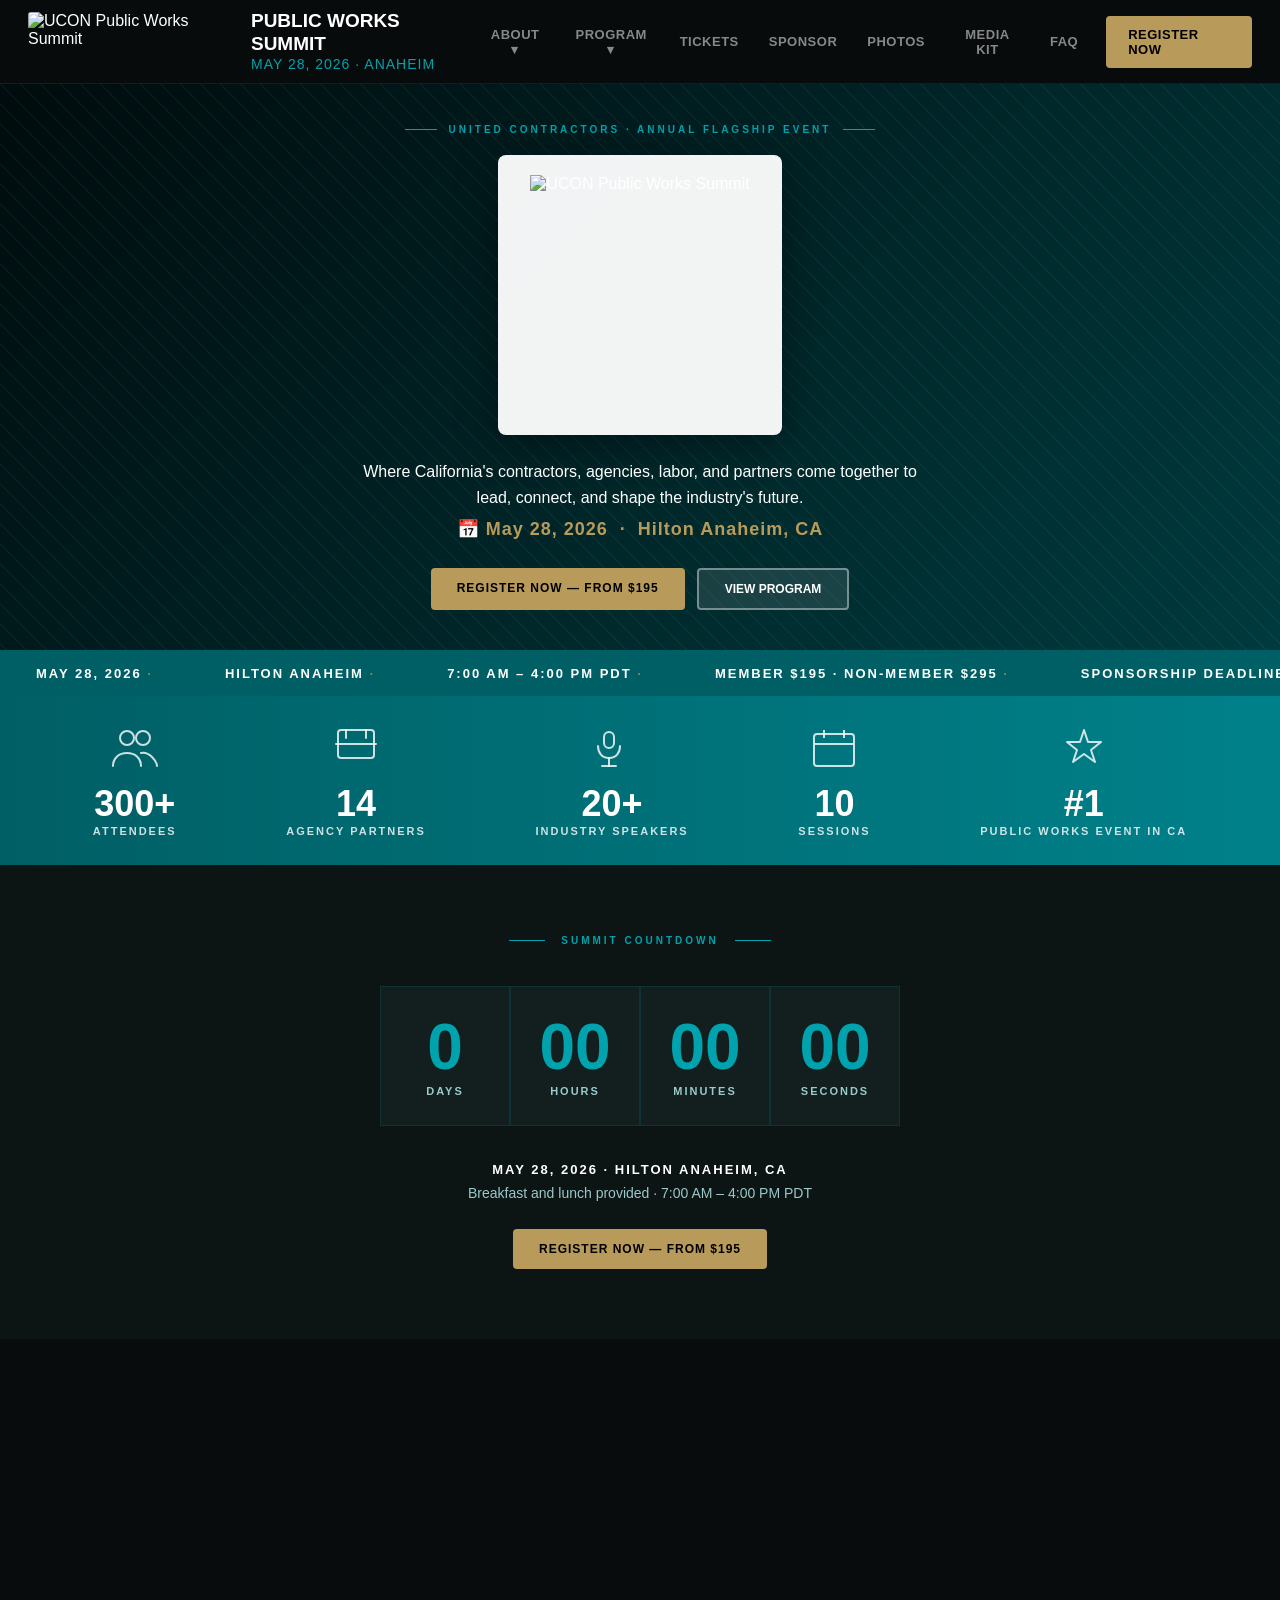
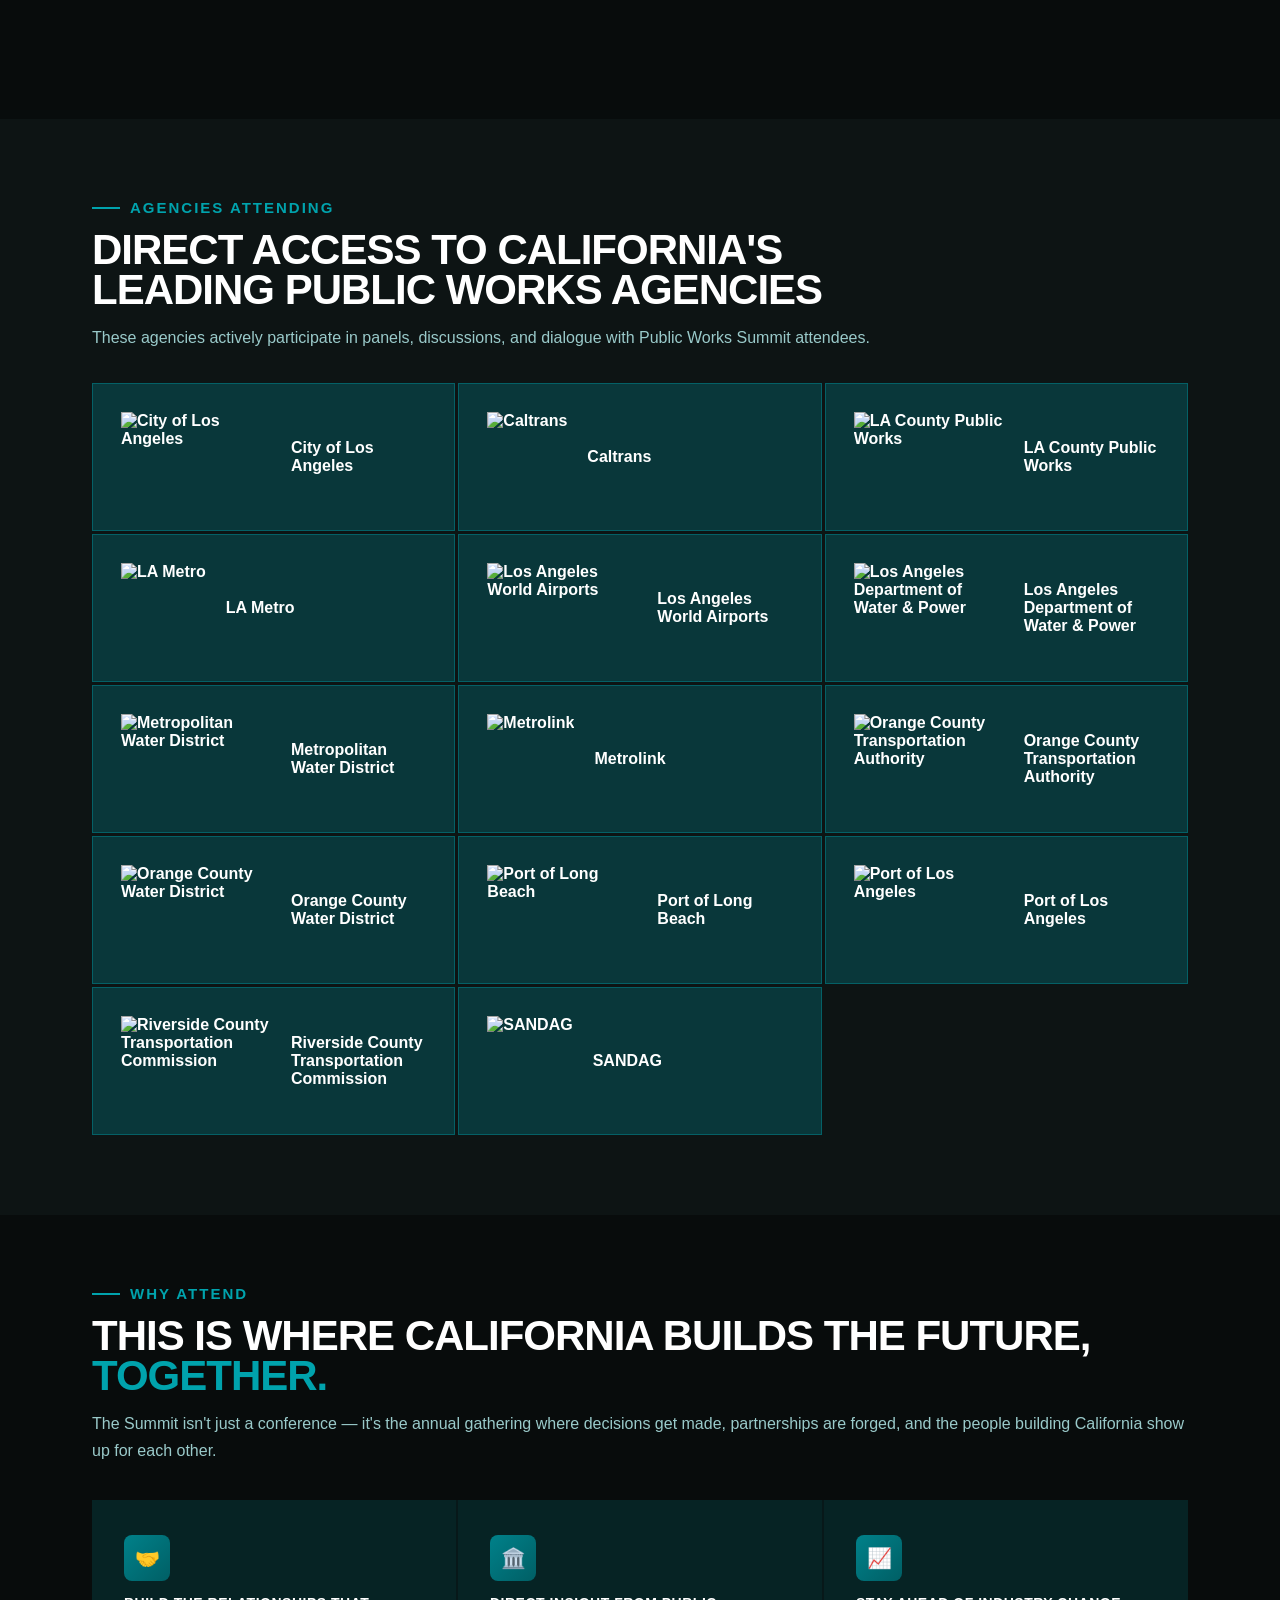
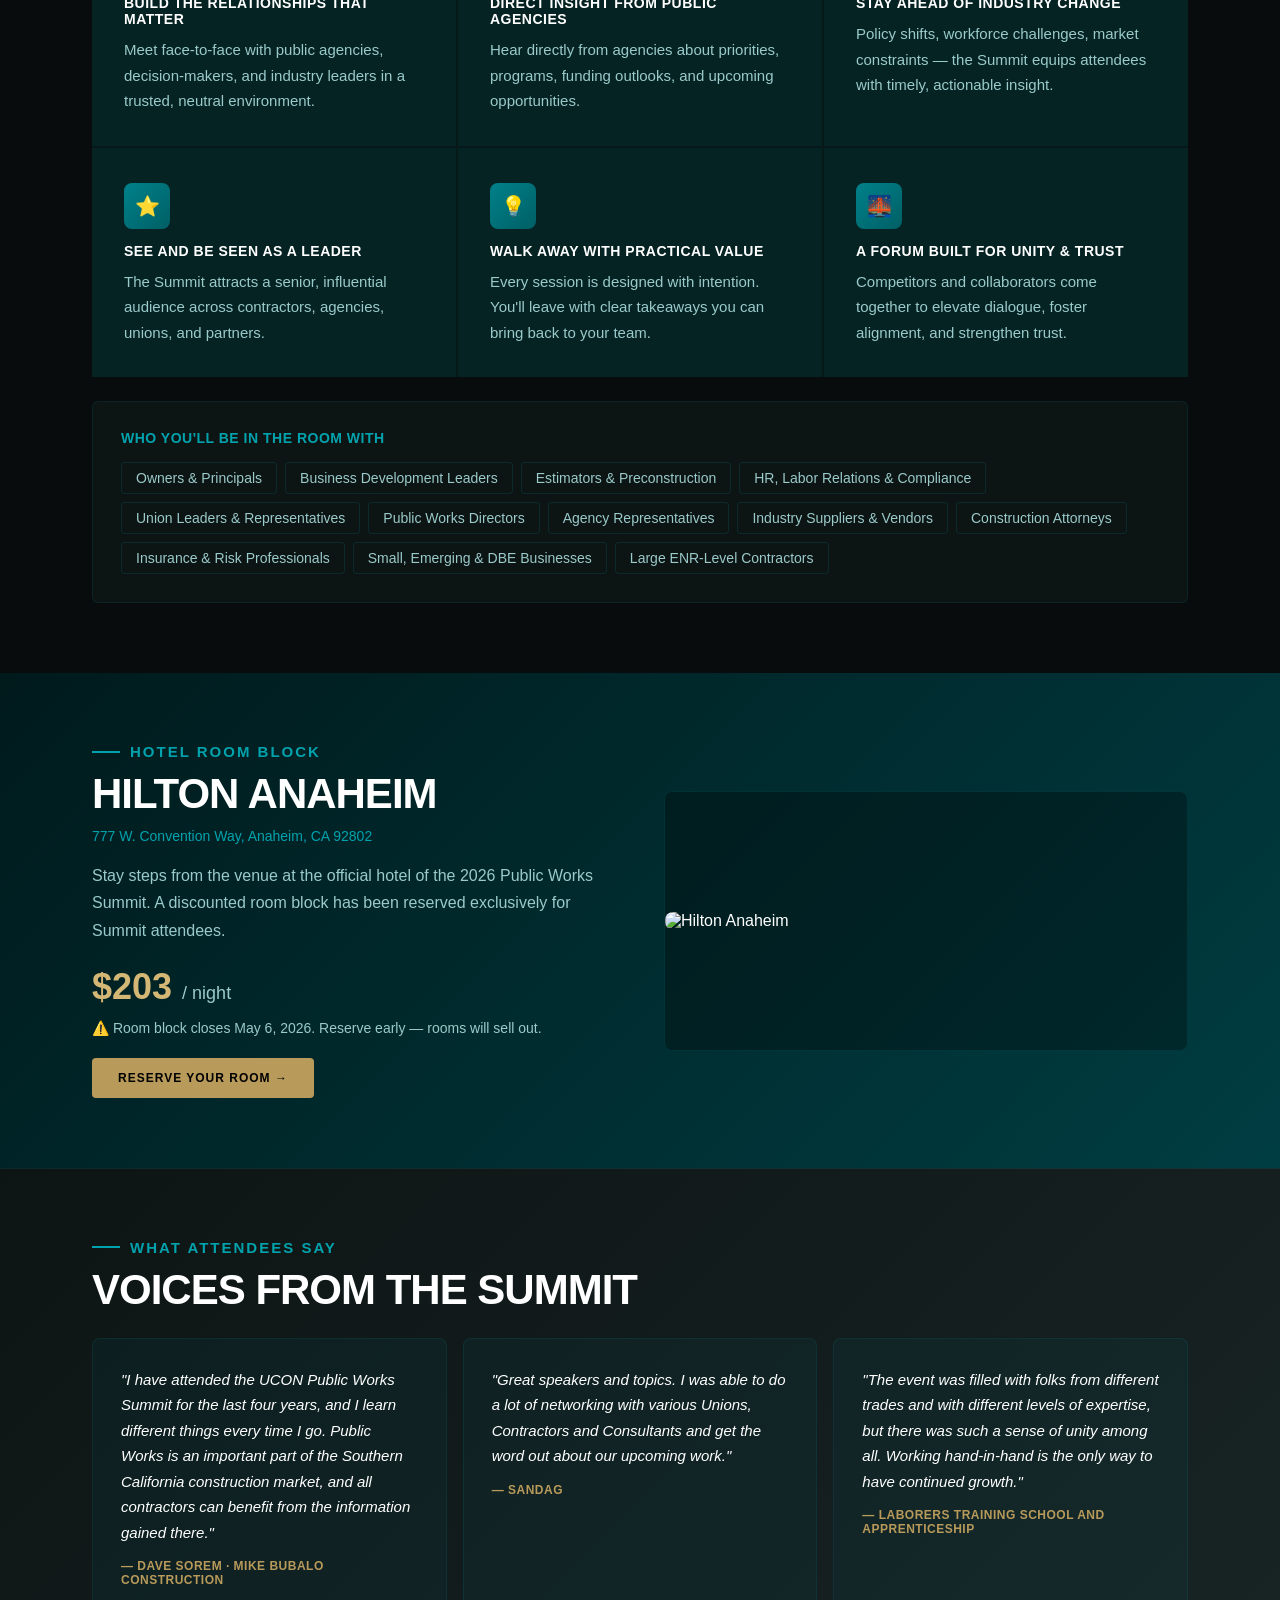
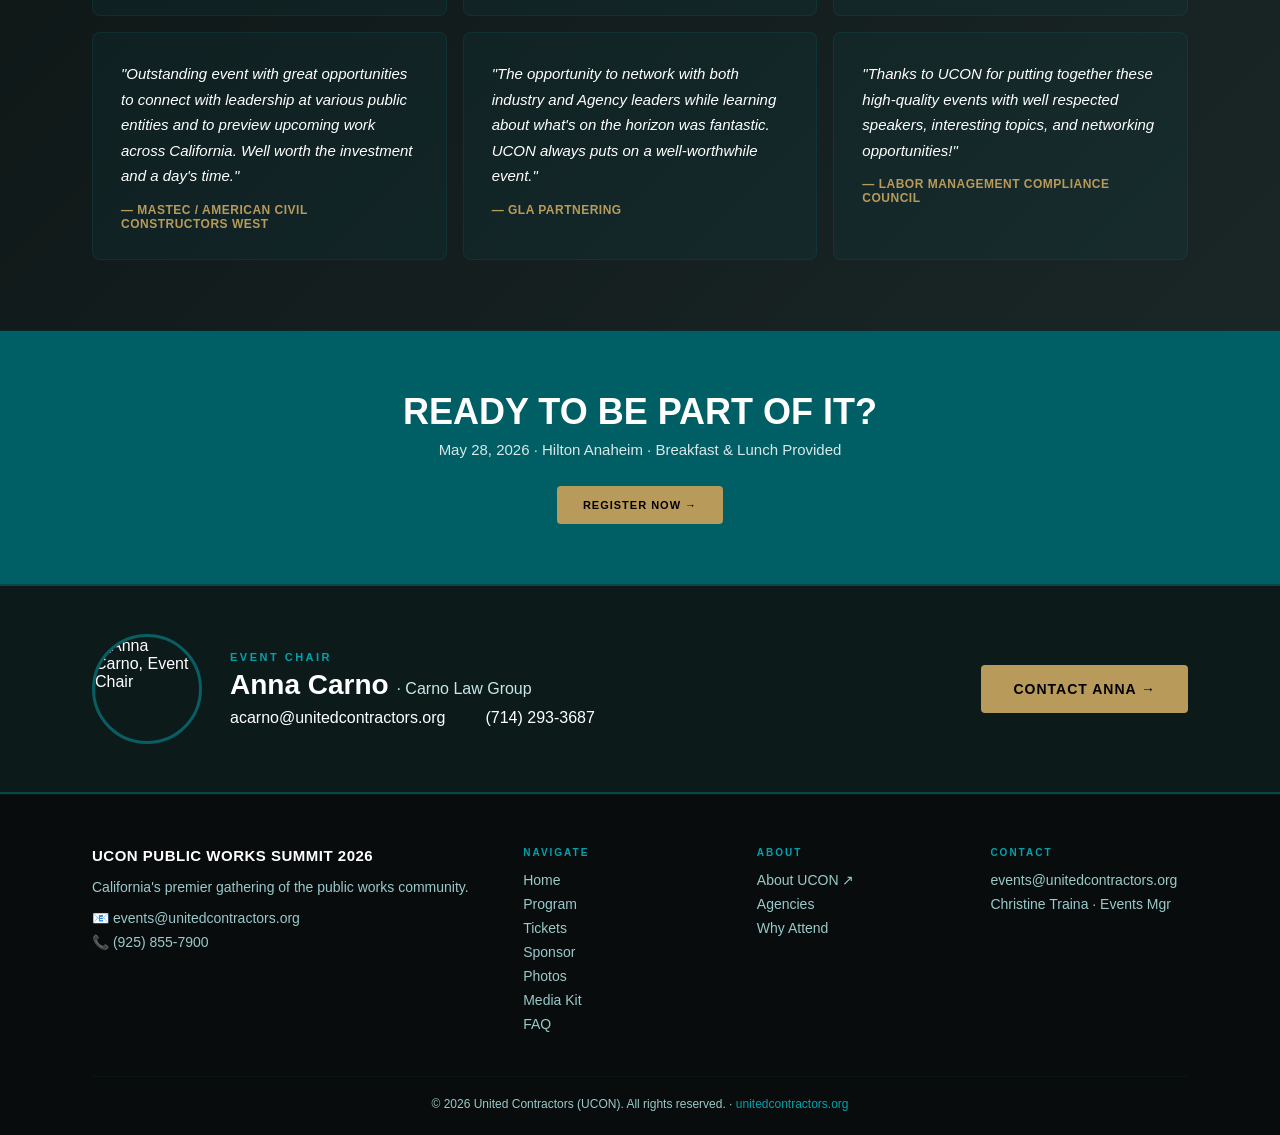
==== index.html @ 2a6ee04c "Update index.html v16" ====
<!DOCTYPE html>
<html lang="en">
<head>
<meta charset="UTF-8">
  <link rel="icon" type="image/png" href="https://drive.google.com/thumbnail?id=1ifhkVydkkArPYyMktqTowQZsFphWGRyT&sz=w64">
  <link rel="shortcut icon" type="image/png" href="https://drive.google.com/thumbnail?id=1ifhkVydkkArPYyMktqTowQZsFphWGRyT&sz=w64">
  <meta name="description" content="UCON 2026 Public Works Summit — May 28, 2026 at the Hilton Anaheim. California's premier gathering of contractors, public agencies, labor, and industry partners.">
  <meta name="keywords" content="UCON, Public Works Summit, California public works, infrastructure, contractors, agencies, 2026, Anaheim, construction">
  <meta property="og:title" content="UCON 2026 Public Works Summit">
  <meta property="og:description" content="California's premier gathering of the public works community. May 28, 2026 · Hilton Anaheim, CA.">
  <meta property="og:url" content="https://unitedcontractors.org/public-works-summit">
  <meta property="og:type" content="website">
  <meta property="og:image" content="https://i.imgur.com/2HXNTGT.jpeg">
<meta name="viewport" content="width=device-width,initial-scale=1">
<title>UCON 2026 Public Works Summit</title>
<style>
:root{
  --teal:#00818A;--teal2:#005F65;--teal3:#00A3AD;--teal4:#003d42;
  --gold:#9C8149;--gold2:#B89A5A;--gold3:#D4B675;
  --black:#080c0c;--black2:#0d1414;--black3:#131e1e;--black4:#1a2626;
}
*{margin:0;padding:0;box-sizing:border-box;}
html{overflow-x:hidden;}body{font-family:'Segoe UI',Arial,sans-serif;background:var(--black);color:#fff;font-size:16px;}
a{color:inherit;text-decoration:none;}
.skip-link{position:absolute;top:-100px;left:0;background:var(--teal3);color:#000;padding:10px 20px;font-weight:700;font-size:14px;z-index:9999;border-radius:0 0 6px 0;transition:top .2s;}
.skip-link:focus{top:0;}
a:focus-visible,button:focus-visible,input:focus-visible,[tabindex]:focus-visible{outline:3px solid #00C4D0;outline-offset:4px;border-radius:2px;box-shadow:0 0 0 6px rgba(0,196,208,.25);}

/* NAV - sticky, bigger */
nav{position:relative;top:auto;z-index:1000;background:rgba(8,12,12,.97);backdrop-filter:blur(8px);border-bottom:1px solid rgba(0,129,138,.2);display:flex;align-items:center;padding:0 28px;min-height:84px;}
.nav-logo{display:flex;align-items:center;gap:10px;margin-right:auto;cursor:pointer;}
.nav-logo img{height:58px;width:auto;border-radius:3px;}
.nav-logo-text{color:#fff;font-size:19px;font-weight:700;line-height:1.2;}
.nav-logo-text span{color:var(--teal3);display:block;font-size:14px;letter-spacing:1px;font-weight:400;}
.nav-links{display:flex;align-items:center;gap:2px;}
.nav-item{position:relative;}
.nav-btn{background:none;border:none;color:#888;font-size:13px;font-weight:700;letter-spacing:.5px;text-transform:uppercase;cursor:pointer;padding:10px 14px;border-radius:4px;transition:color .2s;}
.nav-btn:hover{color:#fff;background:rgba(0,129,138,.15);}
.dropdown{display:none;position:absolute;top:100%;left:0;background:#0d1414;border:1px solid rgba(0,129,138,.2);border-radius:6px;min-width:200px;z-index:100;overflow:hidden;}
.nav-item:hover .dropdown{display:block;}
.dropdown a{display:block;padding:11px 18px;color:#aaa;font-size:13px;font-weight:700;letter-spacing:.5px;text-transform:uppercase;transition:all .2s;white-space:nowrap;}
.dropdown a:hover{background:rgba(0,129,138,.2);color:#fff;}
.register-btn{background:var(--gold2);color:#000;font-weight:900;border-radius:4px;padding:11px 22px;font-size:13px;letter-spacing:.5px;text-transform:uppercase;transition:all .2s;border:none;cursor:pointer;margin-left:12px;}
.register-btn:hover{background:var(--gold3);}

.page{display:none;}
.page.active{display:block;}

/* TICKER - bigger */
.ticker{background:var(--teal2);overflow:hidden;height:46px;display:flex;align-items:center;}
.ticker-inner{display:flex;animation:tick 35s linear infinite;white-space:nowrap;}
.ticker-item{color:#fff;font-size:13px;font-weight:700;letter-spacing:2px;text-transform:uppercase;padding:0 36px;}
.ticker-sep{color:var(--gold2);opacity:.7;}
@keyframes tick{0%{transform:translateX(0)}100%{transform:translateX(-50%)}}

/* HERO */
.hero{position:relative;min-height:560px;overflow:hidden;display:flex;flex-direction:column;align-items:center;justify-content:center;}
.hero-bg{position:absolute;inset:0;background:linear-gradient(135deg,#001a1c 0%,var(--teal4) 35%,var(--teal2) 65%,var(--teal) 100%);}
.hero-overlay{position:absolute;inset:0;background:rgba(0,0,0,.55);}
.hero-img{position:absolute;inset:0;background:url('https://i.imgur.com/oy8qu4D.jpeg') center/cover no-repeat;opacity:.18;}
.hero-pattern{position:absolute;inset:0;opacity:.04;background-image:repeating-linear-gradient(45deg,#fff 0,#fff 1px,transparent 0,transparent 50%);background-size:20px 20px;}
.hero-content{position:relative;z-index:2;text-align:center;padding:40px 24px;}
.hero-eyebrow{display:flex;align-items:center;justify-content:center;gap:12px;margin-bottom:20px;}
.hero-eyebrow-line{width:32px;height:1px;background:var(--teal3);}
.hero-eyebrow span{font-size:10px;letter-spacing:3px;text-transform:uppercase;color:var(--teal3);font-weight:700;}
.hero-logo-wrap{background:rgba(255,255,255,.95);display:inline-flex;align-items:center;gap:14px;padding:20px 32px;border-radius:8px;margin-bottom:24px;box-shadow:0 8px 40px rgba(0,0,0,.4);max-width:100%;}
.hero-logo-img{height:240px;width:auto;display:block;max-width:100%;}
/* hero tagline centered */
.hero-tagline{color:#fff;font-size:16px;margin-bottom:8px;max-width:580px;line-height:1.6;text-align:center;margin-left:auto;margin-right:auto;}
.hero-date{color:var(--gold2);font-size:18px;font-weight:700;letter-spacing:1px;margin-bottom:28px;}
.hero-btns{display:flex;gap:12px;justify-content:center;flex-wrap:wrap;}
.btn-gold{background:var(--gold2);color:#000;padding:13px 26px;border-radius:4px;font-weight:900;font-size:12px;letter-spacing:1px;text-transform:uppercase;transition:all .2s;display:inline-block;border:none;cursor:pointer;}
.btn-gold:hover{background:var(--gold3);transform:translateY(-2px);}
.btn-outline{background:rgba(255,255,255,.1);border:2px solid rgba(255,255,255,.4);color:#fff;padding:12px 26px;border-radius:4px;font-weight:700;font-size:12px;text-transform:uppercase;transition:all .2s;display:inline-block;cursor:pointer;}
.btn-outline:hover{background:rgba(255,255,255,.2);border-color:var(--teal3);}

/* STATS BAR */
.stats-bar{background:linear-gradient(90deg,var(--teal2),var(--teal));padding:28px 48px;display:flex;justify-content:space-around;align-items:center;flex-wrap:wrap;gap:20px;}
.stat-item{text-align:center;}
.stat-num{font-size:36px;font-weight:900;color:#fff;line-height:1;}
.stat-label{font-size:11px;letter-spacing:2px;text-transform:uppercase;color:rgba(255,255,255,.8);margin-top:3px;font-weight:700;}

/* COUNTDOWN */
.countdown-section{background:var(--black2);padding:70px 48px;text-align:center;}
.section-eyebrow{display:flex;align-items:center;justify-content:center;gap:16px;margin-bottom:40px;}
.section-eyebrow-line{width:36px;height:1px;background:var(--teal3);}
.section-eyebrow span{font-size:10px;letter-spacing:3px;text-transform:uppercase;color:var(--teal3);font-weight:700;}
.cd-grid{display:flex;justify-content:center;gap:0;max-width:520px;margin:0 auto 36px;}
.cd-block{flex:1;border:1px solid rgba(0,129,138,.2);padding:28px 16px;background:var(--black3);position:relative;}
.cd-block:not(:last-child):after{content:'';}
.cd-num{font-size:clamp(42px,5vw,68px);font-weight:900;color:var(--teal3);line-height:1;}
.cd-lbl{font-size:11px;letter-spacing:2px;text-transform:uppercase;color:#9acaca;margin-top:6px;font-weight:700;}
.cd-date{font-size:13px;letter-spacing:2px;text-transform:uppercase;color:#fff;margin-bottom:8px;font-weight:700;}
.cd-sub{font-size:14px;color:#9acaca;margin-bottom:24px;}

/* IMAGE STRIP */
.img-strip{display:grid;grid-template-columns:repeat(3,1fr);height:380px;gap:3px;}
.strip-block{position:relative;overflow:hidden;}

/* SECTIONS */
section{padding:70px 0;}
.container{max-width:1160px;margin:0 auto;padding:0 32px;}
.section-label{display:flex;align-items:center;gap:10px;margin-bottom:14px;}
.section-label-line{width:28px;height:2px;background:var(--teal3);}
.section-label span{font-size:15px;letter-spacing:2px;text-transform:uppercase;color:var(--teal3);font-weight:700;}
.section-title{font-size:clamp(28px,3.5vw,42px);font-weight:900;text-transform:uppercase;line-height:.95;letter-spacing:-1px;margin-bottom:14px;}
.section-sub{font-size:16px;color:#9acaca;max-width:100%;line-height:1.7;}

/* WHY ATTEND */
.why-grid{display:grid;grid-template-columns:repeat(auto-fit,minmax(300px,1fr));gap:2px;margin-top:36px;background:rgba(0,129,138,.1);}
.why-card{background:rgba(0,129,138,.1);padding:32px;border-top:3px solid transparent;transition:all .2s;}
.why-card:hover{border-top-color:var(--teal3);background:rgba(0,129,138,.22);}
.why-icon{width:46px;height:46px;background:linear-gradient(135deg,var(--teal),var(--teal2));border-radius:8px;display:flex;align-items:center;justify-content:center;font-size:20px;margin-bottom:14px;}
.why-card h3{font-size:14px;font-weight:900;letter-spacing:.5px;text-transform:uppercase;margin-bottom:10px;}
.why-card p{font-size:15px;color:#9acaca;line-height:1.7;}
.who-tag{background:var(--black2);border:1px solid rgba(0,129,138,.2);border-radius:4px;padding:7px 14px;font-size:14px;color:#9acaca;transition:all .2s;display:inline-block;margin:4px;}
.who-tag:hover{border-color:var(--teal3);color:var(--teal3);}

/* AGENCIES - bigger section */
.agencies-section{background:var(--black2);padding:80px 0;}
.agency-grid{display:grid;grid-template-columns:repeat(3,1fr);gap:3px;margin-top:32px;}
.agency-item{background:rgba(0,129,138,.32);border:1px solid rgba(0,129,138,.55);padding:28px 28px;font-size:16px;font-weight:600;color:#fff;transition:all .2s;display:flex;align-items:center;gap:20px;text-decoration:none;}
.agency-item:hover{background:rgba(0,95,101,.7);color:#fff;border-color:var(--teal3);}
.agency-logo{height:90px;width:auto;max-width:150px;object-fit:contain;flex-shrink:0;transition:transform .2s,filter .2s;}
.agency-item:hover .agency-logo{filter:brightness(1.1) drop-shadow(0 0 6px rgba(0,196,208,.4));transform:scale(1.05);}
.agency-dot{width:6px;height:6px;background:var(--teal3);border-radius:50%;flex-shrink:0;}

/* HOTEL */
.hotel-section{background:linear-gradient(135deg,#001a1c,var(--teal4));padding:70px 0;}
.hotel-grid{display:grid;grid-template-columns:1fr 1fr;gap:48px;align-items:center;}
.hotel-visual{background:rgba(0,0,0,.3);border:1px solid rgba(0,129,138,.2);border-radius:8px;overflow:hidden;min-height:260px;display:flex;align-items:center;justify-content:center;}
.hotel-visual img{width:100%;height:100%;object-fit:cover;}

/* TESTIMONIALS */
.testimonials{background:linear-gradient(135deg,var(--black2),var(--black4));padding:70px 0;border-top:1px solid rgba(0,129,138,.15);border-bottom:1px solid rgba(0,129,138,.15);}
.testimonial-card{background:rgba(0,129,138,.08);border:1px solid rgba(0,129,138,.15);border-radius:8px;padding:28px;}
.testimonial-card p{color:#fff;font-size:15px;line-height:1.7;font-style:italic;margin-bottom:14px;}
.testimonial-card .author{color:var(--gold2);font-weight:700;font-size:12px;letter-spacing:.5px;text-transform:uppercase;}

/* CTA */
.cta-block{background:var(--teal2);padding:60px 0;text-align:center;}
.cta-block h2{font-size:clamp(24px,3vw,36px);font-weight:900;text-transform:uppercase;margin-bottom:8px;}
.cta-block p{font-size:15px;color:rgba(255,255,255,.85);margin-bottom:28px;}
.cta-inner{display:flex;gap:12px;justify-content:center;flex-wrap:wrap;}
.btn-white{background:#fff;color:var(--teal2);font-size:11px;font-weight:900;letter-spacing:1px;text-transform:uppercase;padding:13px 26px;border:none;cursor:pointer;transition:all .2s;border-radius:4px;}
.btn-white:hover{background:var(--gold2);color:#000;}
.btn-cta-gold{background:var(--gold2);color:#000;font-size:11px;font-weight:900;letter-spacing:1px;text-transform:uppercase;padding:13px 26px;border:none;cursor:pointer;transition:background .2s;border-radius:4px;display:inline-block;}
.btn-cta-gold:hover{background:var(--gold3);}

/* PAGE HERO */
.page-hero{background:linear-gradient(135deg,#001a1c,var(--teal4),var(--teal2));padding:64px 32px 48px;text-align:center;position:relative;overflow:hidden;}
.page-hero:after{content:'';position:absolute;inset:0;background:rgba(0,0,0,.4);}
.page-hero-content{position:relative;z-index:1;}
.page-hero-content h1{font-size:clamp(32px,4vw,56px);font-weight:900;text-transform:uppercase;line-height:.95;letter-spacing:-1px;margin-bottom:10px;}
.page-hero-content p{font-size:15px;color:rgba(255,255,255,.65);}

/* SCHEDULE */
#sched{width:100%;border-collapse:collapse;margin-top:32px;}
#sched tr{border-bottom:1px solid rgba(0,129,138,.15);}
#sched td{padding:22px 24px;vertical-align:top;font-size:15px;}
#sched .time-col{width:200px;background:#001f22;color:#5ac8c8;font-weight:700;font-size:14px;}
#sched .content-teal{background:#00383d;color:#fff;}
#sched .content-teal2{background:#002d30;color:#fff;}
#sched .content-gold{background:#2a1f00;color:#fff;}
#sched .time-gold{width:200px;background:#110d00;color:#c8a050;font-weight:700;font-size:14px;}
#sched strong{font-size:16px;text-transform:uppercase;letter-spacing:.3px;display:block;margin-bottom:8px;color:#fff;}
#sched .desc-teal{font-size:15px;color:#7ab8b8;line-height:1.6;margin-bottom:12px;}
#sched .desc-gold{font-size:15px;color:#b89050;line-height:1.6;margin-bottom:12px;}
#sched .chips{display:flex;flex-wrap:wrap;gap:8px;}
#sched .chip-t{background:rgba(0,0,0,.3);border:1px solid rgba(0,163,173,.4);border-radius:20px;padding:5px 14px;font-size:13px;color:#60c0c0;}
#sched .chip-g{background:rgba(0,0,0,.3);border:1px solid rgba(184,154,90,.4);border-radius:20px;padding:5px 14px;font-size:13px;color:#c09848;}

/* SPEAKERS */
.speakers-grid{display:grid;grid-template-columns:repeat(4,1fr);gap:2px;background:rgba(0,129,138,.1);margin-top:32px;}
.speaker-card{background:var(--black2);padding:20px 14px;text-align:center;transition:background .2s;display:flex;flex-direction:column;align-items:center;}
.speaker-card:hover{background:var(--black3);}
.speaker-avatar{width:100px;height:100px;background:var(--black4);border:2px solid rgba(0,129,138,.25);display:flex;align-items:center;justify-content:center;margin:0 auto 12px;font-size:22px;font-weight:900;color:var(--teal3);border-radius:50%;overflow:hidden;}
.speaker-avatar img{width:100%;height:100%;object-fit:cover;object-position:top center;}
.speaker-card h4{font-size:15px;font-weight:900;letter-spacing:.3px;text-transform:uppercase;margin-bottom:5px;}
.speaker-card .org{font-size:14px;color:var(--teal3);}
.speaker-card .topic{font-size:14px;color:#9acaca;margin-top:4px;}

/* TICKETS - aligned buttons */
.tickets-grid{display:grid;grid-template-columns:repeat(auto-fit,minmax(280px,1fr));gap:2px;background:rgba(0,129,138,.1);margin-top:32px;}
.ticket-card{background:rgba(0,129,138,.1);padding:36px 28px;border-top:3px solid transparent;display:flex;flex-direction:column;}
.ticket-card.featured{border-top-color:var(--gold2);}
.ticket-badge{display:inline-block;background:var(--gold2);color:#000;font-size:9px;font-weight:900;letter-spacing:1.5px;text-transform:uppercase;padding:4px 10px;margin-bottom:14px;border-radius:2px;}
.ticket-type{font-size:11px;letter-spacing:2px;text-transform:uppercase;color:#9acaca;margin-bottom:10px;font-weight:700;}
.ticket-price{font-size:52px;font-weight:900;line-height:1;color:#fff;}
.ticket-price sup{font-size:20px;vertical-align:super;}
.ticket-note{font-size:12px;color:#9acaca;margin-top:3px;}
.ticket-div{width:28px;height:2px;background:var(--teal3);margin:20px 0;}
.ticket-features{list-style:none;flex:1;}
.ticket-features li{font-size:15px;color:#9acaca;padding:7px 0;border-bottom:1px solid rgba(0,129,138,.1);display:flex;align-items:center;gap:8px;}
.ticket-features li:last-child{border:none;}
.ticket-features li:before{content:'→';color:var(--teal3);font-size:10px;flex-shrink:0;}
.ticket-btn{display:block;text-align:center;background:var(--teal);color:#fff;font-size:11px;font-weight:900;letter-spacing:1px;text-transform:uppercase;padding:13px;margin-top:24px;transition:background .2s;border-radius:4px;}
.ticket-btn:hover{background:var(--teal3);}
.ticket-btn.gold-btn{background:var(--gold2);color:#000;}
.ticket-btn.gold-btn:hover{background:var(--gold3);}

/* SPONSORS */
.sponsor-grid{display:grid;grid-template-columns:repeat(auto-fill,minmax(300px,1fr));gap:16px;margin-bottom:36px;}
.spon-card{background:rgba(0,129,138,.12);border:1px solid rgba(0,129,138,.35);border-radius:8px;padding:24px;border-top:3px solid rgba(0,129,138,.3);transition:all .2s;display:flex;flex-direction:column;cursor:pointer;color:inherit;text-decoration:none;}
.spon-card:hover{background:rgba(0,129,138,.25);transform:translateY(-3px);box-shadow:0 8px 24px rgba(0,0,0,.3);}
.spon-card.exclusive{border-top-color:var(--gold2);}
.spon-card.sold{border-top-color:#c44;}
.spon-card.available{border-top-color:var(--teal);}
.spon-tier-name{font-size:13px;letter-spacing:1.5px;text-transform:uppercase;font-weight:700;color:#9acaca;margin-bottom:8px;}
.spon-price{font-size:30px;font-weight:900;color:#fff;margin-bottom:6px;}
.spon-status{display:inline-block;font-size:10px;font-weight:900;letter-spacing:1px;text-transform:uppercase;padding:3px 10px;border-radius:3px;margin-bottom:14px;}
.spon-status.exclusive{background:rgba(200,170,106,.15);color:var(--gold2);}
.spon-status.sold{background:rgba(204,68,68,.15);color:#f07070;}
.spon-status.available{background:rgba(0,129,138,.15);color:var(--teal3);}
.spon-divider{width:24px;height:2px;background:rgba(0,129,138,.4);margin:14px 0;}
.spon-perks{list-style:none;margin-bottom:16px;flex:1;}
.spon-perks li{font-size:13px;color:#9acaca;padding:5px 0;border-bottom:1px solid rgba(0,129,138,.08);display:flex;align-items:flex-start;gap:8px;}
.spon-perks li:last-child{border:none;}
.spon-perks li:before{content:'';width:6px;height:6px;border-radius:50%;background:var(--teal3);flex-shrink:0;margin-top:5px;}
.spon-logos{display:flex;flex-wrap:wrap;gap:6px;align-items:center;padding-top:14px;border-top:1px solid rgba(0,129,138,.1);margin-top:auto;}
.spon-logo-img{height:36px;width:auto;max-width:96px;object-fit:contain;background:#fff;padding:4px 7px;border-radius:4px;}
.spon-logo-text{font-size:12px;color:var(--gold3);font-style:italic;}
.tier-lbl{font-size:16px;letter-spacing:2px;text-transform:uppercase;color:var(--teal3);padding-bottom:12px;border-bottom:1px solid rgba(0,129,138,.15);margin-bottom:18px;font-weight:700;}
.logos-row{display:flex;flex-wrap:wrap;gap:1px;}
.logo-b{background:var(--black);border:1px solid rgba(0,129,138,.1);padding:20px 28px;font-size:20px;font-weight:700;color:#fff;transition:all .2s;}

/* PHOTOS */
.photo-mosaic{display:grid;grid-template-columns:repeat(3,1fr);gap:3px;margin-top:32px;}
.p-tile{background:var(--black3);aspect-ratio:4/3;position:relative;overflow:hidden;cursor:pointer;}
.p-tile.wide{grid-column:span 2;aspect-ratio:16/7;}
.p-tile .cap{position:absolute;bottom:0;left:0;right:0;padding:14px 16px;background:linear-gradient(transparent,rgba(0,0,0,.8));font-size:11px;letter-spacing:1px;text-transform:uppercase;color:rgba(255,255,255,.5);}

/* FAQ */
.acc-group{margin-bottom:32px;}
.acc-group-title{font-size:14px;letter-spacing:2px;text-transform:uppercase;color:var(--teal3);padding-bottom:10px;border-bottom:1px solid rgba(0,129,138,.2);margin-bottom:12px;font-weight:700;}
.acc-item{border-bottom:1px solid rgba(0,129,138,.1);}
.acc-hdr{width:100%;background:none;border:none;color:#fff;text-align:left;font-size:18px;font-weight:700;padding:18px 0;cursor:pointer;display:flex;justify-content:space-between;align-items:center;transition:color .2s;}
.acc-hdr:hover,.acc-hdr.open{color:var(--teal3);}
.acc-chev{font-size:12px;color:var(--teal3);transition:transform .2s;flex-shrink:0;}
.acc-hdr.open .acc-chev{transform:rotate(180deg);}
.acc-body{display:none;padding:0 0 18px;font-size:17px;color:#9acaca;line-height:1.8;}
.acc-body.open{display:block;}
.acc-body a{color:var(--teal3);text-decoration:underline;}

/* MODAL */
.modal-overlay{display:none;position:fixed;inset:0;background:rgba(0,0,0,.75);z-index:2000;align-items:center;justify-content:center;}
.modal-overlay.open{display:flex;}
.modal{background:var(--black2);border:1px solid rgba(0,129,138,.25);border-radius:8px;padding:36px;width:90%;max-width:480px;position:relative;}
.modal-close{position:absolute;top:14px;right:18px;font-size:22px;cursor:pointer;color:#9acaca;background:none;border:none;}
.modal h2{font-size:20px;font-weight:900;text-transform:uppercase;margin-bottom:6px;}
.modal p{font-size:14px;color:#9acaca;margin-bottom:22px;}
.form-group{margin-bottom:12px;}
.form-group label{display:block;font-size:10px;font-weight:700;letter-spacing:1.5px;text-transform:uppercase;color:#9acaca;margin-bottom:5px;}
.form-group input{width:100%;background:var(--black3);border:1px solid rgba(0,129,138,.2);color:#fff;padding:10px 14px;font-size:14px;border-radius:4px;font-family:inherit;transition:border .2s;}
.form-group input:focus{outline:none;border-color:var(--teal3);}
.form-row{display:grid;grid-template-columns:1fr 1fr;gap:12px;}
.form-submit{width:100%;background:var(--teal);color:#fff;border:none;border-radius:4px;padding:13px;font-size:12px;font-weight:700;letter-spacing:1px;text-transform:uppercase;cursor:pointer;margin-top:6px;transition:background .2s;}
.form-submit:hover{background:var(--teal3);}
.form-success{text-align:center;padding:24px 0;display:none;}
.form-success .check{font-size:44px;margin-bottom:12px;}
.form-success h3{font-size:18px;font-weight:900;text-transform:uppercase;color:var(--teal3);margin-bottom:8px;}

/* FOOTER */
footer{background:var(--black);border-top:1px solid rgba(0,129,138,.12);padding:52px 0 24px;}
.footer-grid{display:grid;grid-template-columns:2fr 1fr 1fr 1fr;gap:36px;margin-bottom:36px;}
.footer-brand h3{font-size:15px;font-weight:900;text-transform:uppercase;letter-spacing:.5px;margin-bottom:12px;}
.footer-brand p{font-size:14px;color:#9acaca;line-height:1.7;margin-bottom:8px;}
.footer-col h4{font-size:10px;letter-spacing:2px;text-transform:uppercase;color:var(--teal3);margin-bottom:14px;font-weight:700;}
.footer-col a{display:block;font-size:14px;color:#9acaca;margin-bottom:8px;transition:color .2s;}
.footer-col a:hover{color:var(--teal3);}
.footer-chair{display:flex;align-items:center;gap:12px;background:var(--black2);border:1px solid rgba(0,129,138,.12);border-radius:6px;padding:12px 16px;margin-top:16px;}
.chair-av{width:44px;height:44px;border-radius:50%;overflow:hidden;flex-shrink:0;}
.chair-av img{width:100%;height:100%;object-fit:cover;}
.chair-info .name{font-size:13px;font-weight:700;color:#fff;}
.chair-info .role{font-size:11px;color:var(--teal3);}
.chair-info .contact{font-size:11px;color:#9acaca;margin-top:2px;}
.footer-bottom{border-top:1px solid rgba(0,129,138,.08);padding-top:20px;text-align:center;font-size:12px;color:#9acaca;}
.footer-bottom a{color:var(--teal3);}

/* ASSET GRID */
.asset-grid{display:grid;grid-template-columns:repeat(4,1fr);gap:2px;background:rgba(0,129,138,.1);margin-bottom:36px;}
.asset-card{background:var(--black2);padding:24px;text-align:center;transition:background .2s;cursor:pointer;}
.asset-card:hover{background:var(--black3);}
.asset-icon{font-size:32px;margin-bottom:10px;}
.asset-name{font-size:13px;font-weight:700;text-transform:uppercase;letter-spacing:.5px;margin-bottom:4px;}
.asset-type{font-size:11px;color:var(--teal3);font-weight:700;text-transform:uppercase;letter-spacing:1px;}
.sr-only{position:absolute;width:1px;height:1px;padding:0;margin:-1px;overflow:hidden;clip:rect(0,0,0,0);white-space:nowrap;border:0;}

/* RESPONSIVE */
@media(max-width:900px){
  .hotel-grid,.footer-grid{grid-template-columns:1fr;}
  .img-strip{grid-template-columns:1fr 1fr!important;height:auto;}
  .strip-block{aspect-ratio:16/9;}
  section{padding:52px 0;}
  #sched .time-col,#sched .time-gold{width:120px;}
  .stats-bar{padding:24px;gap:16px;}
  .stat-num{font-size:28px;}
  .speakers-grid{grid-template-columns:repeat(3,1fr)!important;}
  .sponsor-grid{grid-template-columns:1fr!important;}
  .agency-grid{grid-template-columns:repeat(2,1fr)!important;}
}
@media(max-width:600px){
  nav{padding:0 12px;min-height:52px;}
  .nav-links .nav-btn{display:none;}
  .nav-logo img{height:28px;}
  .nav-logo-text{font-size:11px;}
  .register-btn{padding:7px 12px;font-size:10px;margin-left:6px;}
  .hero{min-height:auto;}
  .hero-content{padding:28px 16px;}
  .hero-logo-wrap{padding:12px 16px;width:auto;max-width:85vw;}
  .hero-logo-img{height:auto;width:auto;max-height:120px;max-width:75vw;}
  .hero-tagline{font-size:14px;}
  .hero-date{font-size:15px;}
  .hero-btns{flex-direction:column;align-items:center;gap:10px;}
  .btn-gold,.btn-outline{width:100%;max-width:320px;text-align:center;padding:14px 20px;}
  .ticker{height:30px;}
  .ticker-item{font-size:9px;padding:0 20px;}
  .stats-bar{padding:20px 16px;gap:12px;}
  .stat-num{font-size:24px;}
  .countdown-section{padding:40px 16px;}
  .cd-num{font-size:42px;}
  .img-strip{grid-template-columns:1fr!important;height:auto;}
  section{padding:40px 0;}
  .container{padding:0 16px;}
  .section-title{font-size:clamp(22px,7vw,32px);letter-spacing:-.5px;}
  .why-grid{grid-template-columns:1fr;}
  .why-card{padding:20px;}
  .agency-grid{grid-template-columns:1fr!important;}
  .hotel-grid{grid-template-columns:1fr;}
  .hotel-visual{display:none;}
  .cta-block{padding:40px 16px;}
  .cta-inner{flex-direction:column;align-items:center;}
  .btn-white,.btn-cta-gold{width:100%;max-width:320px;text-align:center;}
  .page-hero{padding:40px 16px 32px;}
  .page-hero-content h1{font-size:clamp(26px,8vw,40px);}
  #sched{font-size:14px;min-width:unset;}
  #sched tr{display:block;margin-bottom:8px;border-radius:4px;overflow:hidden;}
  #sched td{display:block;width:100%!important;padding:12px 16px;box-sizing:border-box;}
  #sched .time-col,#sched .time-gold{font-size:13px;padding:10px 16px;border-bottom:1px solid rgba(0,129,138,.2);}
  /* Make hover descriptions tappable on mobile */
  .session-block .desc-teal,
  .session-block .desc-gold{max-height:0;overflow:hidden;opacity:0;margin-bottom:0;transition:max-height .35s ease,opacity .3s ease,margin-bottom .3s ease;}
  .session-block.tapped .desc-teal,
  .session-block.tapped .desc-gold{max-height:300px;opacity:1;margin-bottom:12px;}
  .session-block strong::after{content:' ↓ tap for details';font-size:10px;font-weight:400;letter-spacing:.5px;color:rgba(255,255,255,.3);text-transform:uppercase;margin-left:8px;vertical-align:middle;}
  .session-block.tapped strong::after{display:none;}
  .speakers-grid{grid-template-columns:repeat(3,1fr)!important;}
  .speaker-card{padding:14px 8px;}
  .speaker-card h4{font-size:10px;}
  .speaker-card .org,.speaker-card .topic{font-size:10px;}
  .speaker-avatar{width:70px;height:70px;font-size:16px;}
  .tickets-grid{grid-template-columns:1fr;}
  .ticket-card{padding:24px 18px;}
  .ticket-price{font-size:44px;}
  .sponsor-grid{grid-template-columns:1fr!important;}
  .photo-mosaic{grid-template-columns:1fr;}
  .p-tile.wide{grid-column:span 1;aspect-ratio:16/9;}
  .acc-hdr{font-size:14px;}
  .acc-body{font-size:14px;}
  .footer-grid{grid-template-columns:1fr;gap:24px;}
  footer{padding:36px 0 20px;}
  .footer-chair{flex-direction:column;text-align:center;}
  .modal{padding:20px 14px;width:95%;}
  .form-row{grid-template-columns:1fr;}
  .asset-grid{grid-template-columns:repeat(2,1fr)!important;}
}

/* PER-SESSION HOVER */
.session-block{cursor:default;border-radius:4px;padding:4px;transition:background .2s;margin-bottom:4px;}
.session-block:hover{background:rgba(0,0,0,.2);}
.session-block .desc-teal,
.session-block .desc-gold{
  max-height:0;overflow:hidden;opacity:0;margin-bottom:0;
  transition:max-height .35s ease,opacity .3s ease,margin-bottom .3s ease;
}
.session-block:hover .desc-teal,
.session-block:hover .desc-gold{
  max-height:300px;opacity:1;margin-bottom:12px;
}
.session-block strong::after{
  content:' ↓ hover for details';
  font-size:10px;font-weight:400;letter-spacing:.5px;
  color:rgba(255,255,255,.3);text-transform:uppercase;margin-left:8px;vertical-align:middle;
}
.session-block:hover strong::after{display:none;}

/* HAMBURGER MENU */
.hamburger{display:none;flex-direction:column;justify-content:space-between;width:28px;height:20px;cursor:pointer;background:none;border:none;padding:0;margin-left:16px;flex-shrink:0;}
.hamburger span{display:block;height:2px;width:100%;background:#fff;border-radius:2px;transition:all .3s ease;}
.hamburger.open span:nth-child(1){transform:translateY(9px) rotate(45deg);}
.hamburger.open span:nth-child(2){opacity:0;}
.hamburger.open span:nth-child(3){transform:translateY(-9px) rotate(-45deg);}
.mobile-menu{display:none;position:absolute;top:100%;left:0;right:0;background:rgba(8,12,12,.98);border-bottom:1px solid rgba(0,129,138,.3);padding:16px 0;z-index:999;}
.mobile-menu.open{display:block;}
.mobile-menu a,.mobile-menu button{display:block;width:100%;text-align:left;padding:14px 28px;color:#ccc;font-size:14px;font-weight:700;letter-spacing:.5px;text-transform:uppercase;background:none;border:none;cursor:pointer;text-decoration:none;transition:color .2s,background .2s;}
.mobile-menu a:hover,.mobile-menu button:hover{color:#fff;background:rgba(0,129,138,.15);}
.mobile-menu .mobile-section{padding:8px 28px 4px;font-size:10px;letter-spacing:2px;color:var(--teal3);font-weight:700;text-transform:uppercase;border-top:1px solid rgba(0,129,138,.15);margin-top:8px;}
.mobile-menu .mobile-register{margin:12px 28px 8px;display:block;text-align:center;background:var(--gold2);color:#000;font-size:13px;font-weight:900;letter-spacing:1px;text-transform:uppercase;padding:14px;border-radius:4px;}
@media(max-width:768px){
  .nav-links{display:none;}
  .hamburger{display:flex;}
  nav{padding:0 16px;}
}

/* PAGE TRANSITIONS */
.page{display:none;animation:none;}
.page.active{display:block;animation:fadeIn .3s ease;}
@keyframes fadeIn{from{opacity:0;transform:translateY(8px);}to{opacity:1;transform:translateY(0);}}

/* SCROLL TO TOP */
.scroll-top{position:fixed;bottom:28px;right:28px;width:44px;height:44px;background:var(--teal);color:#fff;border:none;border-radius:50%;font-size:20px;cursor:pointer;display:none;align-items:center;justify-content:center;z-index:900;box-shadow:0 4px 16px rgba(0,0,0,.3);transition:all .2s;}
.scroll-top.visible{display:flex;}
.scroll-top:hover{background:var(--teal3);transform:translateY(-3px);}

/* ACTIVE NAV STATE */
.nav-btn.active{color:#fff;background:rgba(0,129,138,.2);}

/* COPY BUTTON */
.copy-btn{display:inline-flex;align-items:center;gap:6px;background:rgba(0,129,138,.2);border:1px solid rgba(0,129,138,.4);color:var(--teal3);font-size:12px;font-weight:700;letter-spacing:.5px;text-transform:uppercase;padding:8px 16px;border-radius:4px;cursor:pointer;transition:all .2s;margin-right:8px;}
.copy-btn:hover{background:rgba(0,129,138,.35);}
.copy-btn.copied{background:rgba(0,163,70,.2);border-color:rgba(0,163,70,.4);color:#4caf50;}

/* ADD TO CALENDAR */
.cal-dropdown{position:relative;display:inline-block;}
.cal-btn{display:inline-flex;align-items:center;gap:8px;background:rgba(0,129,138,.15);border:1px solid rgba(0,129,138,.35);color:var(--teal3);font-size:13px;font-weight:700;letter-spacing:.5px;text-transform:uppercase;padding:11px 20px;border-radius:4px;cursor:pointer;transition:all .2s;}
.cal-btn:hover{background:rgba(0,129,138,.3);}
.cal-menu{display:none;position:absolute;top:100%;left:0;background:#0d1414;border:1px solid rgba(0,129,138,.2);border-radius:6px;min-width:180px;z-index:100;overflow:hidden;margin-top:4px;}
.cal-dropdown.open .cal-menu{display:block;}
.cal-menu a{display:block;padding:11px 18px;color:#ccc;font-size:13px;font-weight:600;text-decoration:none;transition:all .2s;white-space:nowrap;}
.cal-menu a:hover{background:rgba(0,129,138,.2);color:#fff;}

/* STICKY MOBILE REGISTER */
.sticky-register{display:none;position:fixed;bottom:0;left:0;right:0;z-index:800;background:var(--gold2);color:#000;font-size:13px;font-weight:900;letter-spacing:1px;text-transform:uppercase;padding:16px;text-align:center;text-decoration:none;transition:transform .2s;}
.sticky-register:hover{background:var(--gold3);}
@media(max-width:768px){.sticky-register{display:block;}.scroll-top{bottom:76px;}}

/* SPEAKER BIO MODAL */
.bio-overlay{display:none;position:fixed;inset:0;background:rgba(0,0,0,.8);z-index:3000;align-items:center;justify-content:center;padding:20px;}
.bio-overlay.open{display:flex;}
.bio-modal{background:var(--black2);border:1px solid rgba(0,129,138,.25);border-radius:8px;padding:32px;width:90%;max-width:480px;position:relative;text-align:center;}
.bio-modal-close{position:absolute;top:12px;right:16px;font-size:22px;cursor:pointer;color:#9acaca;background:none;border:none;}
.bio-modal img,.bio-modal .bio-av{width:110px;height:110px;border-radius:50%;object-fit:cover;object-position:top center;border:3px solid rgba(0,129,138,.4);margin:0 auto 16px;display:block;}
.bio-modal .bio-av{background:var(--black4);display:flex;align-items:center;justify-content:center;font-size:28px;font-weight:900;color:var(--teal3);}
.bio-modal h3{font-size:18px;font-weight:900;text-transform:uppercase;margin-bottom:4px;}
.bio-modal .bio-org{font-size:13px;color:var(--teal3);font-weight:700;margin-bottom:16px;}
.bio-modal .bio-text{font-size:14px;color:#9acaca;line-height:1.7;text-align:left;}
.speaker-card{cursor:pointer;}
</style>

<script>
function toggleMobileMenu(){
  const menu = document.getElementById('mobileMenu');
  const btn = document.getElementById('hamburger');
  menu.classList.toggle('open');
  btn.classList.toggle('open');
}
function closeMobileMenu(){
  const menu = document.getElementById('mobileMenu');
  const btn = document.getElementById('hamburger');
  if(menu) menu.classList.remove('open');
  if(btn) btn.classList.remove('open');
}
document.addEventListener('click', function(e){
  const menu = document.getElementById('mobileMenu');
  const btn = document.getElementById('hamburger');
  if(menu && menu.classList.contains('open') && !menu.contains(e.target) && !btn.contains(e.target)){
    closeMobileMenu();
  }
});
function showPage(id){
  document.querySelectorAll('.page').forEach(p=>p.classList.remove('active'));
  var el=document.getElementById('page-'+id);
  if(el){
    el.classList.add('active');
    window.scrollTo({top:0,behavior:'smooth'});
    var anchorMap={home:'about',program:'program',tickets:'tickets',sponsor:'sponsor',photos:'photos',media:'media-kit',faq:'faq'};
    var anchor=anchorMap[id]||id;
    try { history.pushState(null,null,'#'+anchor); } catch(e) {}
  }
}
// On page load, check for hash and show correct page
window.addEventListener('DOMContentLoaded',function(){
  var hash=window.location.hash.replace('#','');
  var reverseMap={'about':'home','program':'program','tickets':'tickets','sponsor':'sponsor','photos':'photos','media-kit':'media','faq':'faq'};
  if(hash && reverseMap[hash]){
    showPage(reverseMap[hash]);
  }
});
// Handle back/forward browser navigation
window.addEventListener('popstate',function(){
  var hash=window.location.hash.replace('#','');
  var reverseMap={'about':'home','program':'program','tickets':'tickets','sponsor':'sponsor','photos':'photos','media-kit':'media','faq':'faq'};
  if(hash && reverseMap[hash]){
    document.querySelectorAll('.page').forEach(p=>p.classList.remove('active'));
    var el=document.getElementById('page-'+reverseMap[hash]);
    if(el) el.classList.add('active');
  }
});
// Countdown - wrapped in DOMContentLoaded so elements exist
document.addEventListener('DOMContentLoaded',function(){
  function updateCountdown(){
    var target=new Date('2026-05-28T07:00:00-07:00');
    var now=new Date();
    var diff=target-now;
    if(diff<=0){
      document.getElementById('cd-days').textContent='0';
      document.getElementById('cd-hours').textContent='00';
      document.getElementById('cd-mins').textContent='00';
      document.getElementById('cd-secs').textContent='00';
      return;
    }
    var d=Math.floor(diff/86400000);
    var h=Math.floor((diff%86400000)/3600000);
    var m=Math.floor((diff%3600000)/60000);
    var s=Math.floor((diff%60000)/1000);
    document.getElementById('cd-days').textContent=d;
    document.getElementById('cd-hours').textContent=String(h).padStart(2,'0');
    document.getElementById('cd-mins').textContent=String(m).padStart(2,'0');
    document.getElementById('cd-secs').textContent=String(s).padStart(2,'0');
  }
  updateCountdown();
  setInterval(updateCountdown,1000);
});

// Mobile tap support for session descriptions
document.addEventListener('DOMContentLoaded', function(){
  document.querySelectorAll('.session-block').forEach(function(block){
    block.addEventListener('click', function(){
      this.classList.toggle('tapped');
    });
  });
});

var speakerBios = {
  'Abbigail Brown': {org: `CPM Logistics`, bio: `Ms. Brown has over two decades of experience in the fields of Program Construction and Project Management with specific emphasis on public projects. She focuses on program and construction management for heavy civil and transportation projects and specializes in providing support to contractors and private companies managing new and existing construction projects.`},
  'Adan Ortega Jr.': {org: `Metropolitan Water District`, bio: `In January 2023, Adan Ortega, Jr. was sworn in as the 20th chair of Metropolitan's Board of Directors, quickly organizing the board to meet the challenge of adapting to climate change. He is the first Latino to lead the board in the district's 95-year history and the first to appoint a large majority of women to the Board's Executive Committee. He is a former member of the California Water Commission and the California State Board of Food and Agriculture.`},
  'Alexander Santamaria': {org: `Santamaria Concrete`, bio: `Alexander is a dedicated leader in the construction industry and proudly serves as President of Santamaria Concrete. With degrees in Supply Chain and Operations Management and over ten years of valuable industry experience, he combines strategic insight with a genuine passion for safety and innovation.`},
  'Amy Fong': {org: `Caltrans`, bio: `Amy Fong serves as the Caltrans Building Information Modeling for Infrastructure (BIM4I) Delivery & Guidance Manager within the BIM4I Program of the Division of Project Management. In this role, she leads the BIM4I Delivery & Guidance Office and is responsible for developing policies, procedures, and guidance to support statewide BIM4I implementation.`},
  'Anna Carno': {org: `Carno Law Group`, bio: `Anna Carno serves as Senior Advisor, Agency Relations at UCON while leading Carno Law Group. She represents UCON across key state and local agencies, driving solutions and ensuring contractors have a strong voice where decisions are made. A respected construction attorney with more than 25 years of experience in agency policy and regulatory matters, Anna is a trusted advocate who understands contractors' real-world challenges and works relentlessly to solve them.`},
  'Anthony Lino': {org: `Sully-Miller`, bio: `Anthony began his career in construction 19 years ago and serves as Director of Pre-Construction at Sully-Miller Contracting. He is passionate about mentoring and inclusivity, speaks at schools throughout Los Angeles and Orange County, and was a mentor in the inaugural Mentor Protege Cohort for Caltrans Districts 7 and 12.`},
  'Armond Morad': {org: `Port of Long Beach`, bio: `Armond Morad is Manager of Engineering in the Construction Management Division at the Port of Long Beach. A registered civil engineer with over 25 years of experience, he leads the Port's multi-disciplinary Infrastructure Group, overseeing complex capital projects including the Pier G Wharf Extension.`},
  'Bill Boyd': {org: `Sully-Miller`, bio: `Bill Boyd is a senior leader at Sully-Miller Contracting Company, one of Southern California's leading heavy civil contractors. He participates in the Recruitment and Retention Strategies in Construction panel at the 2026 Public Works Summit, sharing best practices for attracting and retaining talent in public works.`},
  'Bonny Nyaga': {org: `Caltrans / CalSTA`, bio: `Bonny Nyaga, on loan from Caltrans to CalSTA, serves as International Policy Advisor to the Secretary of Transportation. A Principal Transportation Engineer with over two decades at Caltrans, he oversees the Caltrans Construction Mentor Protege Program (CMPP), advancing the participation and growth of Small and Disadvantaged Business Enterprises.`},
  'Charley Wilson': {org: `SoCal Water Coalition`, bio: `Charles Wilson is Executive Director and CEO of the Southern California Water Coalition, a nonprofit dedicated to advancing public understanding of California's water resources. He has more than 30 years of leadership in the water and energy sectors and hosts What Matters Water TV and Podcast.`},
  'Christy Connors': {org: `Caltrans District 8`, bio: `Christy Connors is the District 8 Deputy District Director for Construction for Caltrans, overseeing project delivery and construction administration for approximately 300 staff working on 80 projects totaling $1.5 billion. A Licensed Civil Engineer and PMP, she has been with Caltrans for 32 years.`},
  'Clay O\'Neal': {org: `United Contractors`, bio: `Clay O'Neal is the Chief Operating Officer of United Contractors and leads the Southern California office. He is dedicated to cultivating genuine relationships and improving the business environment for UCON's members.`},
  'David Kim': {org: `LAWA`, bio: `David J. Kim, R.A. is the Acting Director of Airport Development Program for Los Angeles World Airports (LAWA). A licensed architect, he has been in aviation planning, design, and construction for over 18 years, managing multiple billion-dollar capital improvement projects/programs at LAWA. He is currently overseeing the multi-billion-dollar programs for Landside and Roadway improvements surrounding LAX. Prior to LAWA, he managed design and construction for public work buildings for the City of Los Angeles including libraries, LAPD police stations, and the LAPD Headquarters Facility. Mr. Kim was also a captain in the US Army with two overseas deployments. He is a graduate of USC, a registered architect in California and Hawaii, and an AAAE and DBIA member.`},
  'Curtis Germany II': {org: `LADWP`, bio: `Curtis Germany II is the Assistant General Manager of Human Resources at the Los Angeles Department of Water and Power (LADWP), the nation's largest municipal utility. With nearly two decades of experience leading people strategy, labor relations, workforce development, and organizational transformation across large public-sector and utility organizations, his expertise spans workforce planning, talent acquisition, organizational development, employee engagement, and labor negotiations. He has previously held senior leadership roles at Clark County Nevada, Southern California Edison, the City of Henderson, and the Riverside Superior Court. Curtis holds an MBA from the University of Redlands and a BA from CSU San Bernardino, and is a recognized voice in HR innovation, workforce strategy, and leadership development.`},
  'David DeLuz': {org: `Caltrans`, bio: `David DeLuz serves as the Deputy Director for Civil Rights at the California Department of Transportation (Caltrans), overseeing the Disadvantaged Business Enterprise (DBE), Small Business, and Disabled Veteran Business Enterprise programs. With over 20 years of leadership experience, he is a respected authority in civil rights, equity, small business and community development.`},
  'Derek Borghi': {org: `United Contractors`, bio: `Derek Borghi is United Contractors' Director of Labor Relations, with extensive experience in collective bargaining, contract administration, and negotiations within the construction industry. His work focuses on conflict resolution and building harmonious relationships between employers and labor.`},
  'Elizabeth Torrez': {org: `Tenna`, bio: `Elizabeth Torrez is Tenna's Regional Director for California, Hawaii, Alaska, and Oregon, with more than 21 years of experience in the construction industry. She supported major projects including SoFi Stadium, LAX ConRAC, and the Disneyland Star Wars expansion.`},
  'Emily Cohen': {org: `United Contractors`, bio: `Emily Cohen is the CEO of United Contractors (UCON), leading one of California's most influential construction trade organizations representing union signatory contractors statewide. With more than 16 years of experience driving policy, advocacy, and organizational growth, Emily has secured billions in infrastructure funding, advanced landmark legislation, and strengthened the economic environment for UCON's 800+ members. A trusted coalition builder, she brings contractors, labor leaders, agencies, and elected officials together to move the industry forward.`},
  'Gus Flores': {org: `United Contractors`, bio: `Gus Flores serves as Director of Government Relations at United Contractors. With extensive expertise in policy research, strategic communications, coalition building, and grassroots advocacy, he is committed to delivering impactful results across transportation and infrastructure policy by creating effective outreach campaigns and mobilizing grassroots support.`},
  'Jennifer Galenti': {org: `United Contractors`, bio: `Jennifer Galenti is the Director of Executive Affairs at United Contractors (UCON), where she partners closely with the CEO to drive organizational execution, alignment, and impact across the association. She previously served as Director of Operations for the California Alliance for Jobs, overseeing executive operations, internal systems, and strategic initiatives for one of the most influential labor-management organizations in the nation. Earlier in her career, she worked in the California State Senate, including with the Office of the President Pro Tempore and the Senate Judiciary Committee. Known for her strong relationships and operational discipline, Jennifer is committed to strengthening results on behalf of UCON members across the state.`},
  'John Yang': {org: `Caltrans District 7`, bio: `John Yang is the Deputy District Director for the Construction Division for Caltrans District 7. With 34 years at District 7, he oversees project delivery across Los Angeles and Ventura counties, one of the largest and most complex Caltrans districts in the state.`},
  'Jon Switalski': {org: `Rebuild SoCal Partnership`, bio: `Since June 2021, Jon Switalski has served as Executive Director of the Rebuild SoCal Partnership. Drawing on over 20 years of government affairs experience, Jon collaborates with stakeholders to advance pro-infrastructure policy that creates jobs and opportunity in the construction trades.`},
  'Kiana Valentine': {org: `Transportation California`, bio: `Kiana Valentine, Partner with Politico Group, has more than 20 years of policy experience in transportation, housing, land use, and local government. She played a key role in the passage of SB 1 - the Road Repair and Accountability Act of 2017 and previously spent 12 years at the California State Association of Counties.`},
  'Lorraine Aldridge': {org: `LA Metro`, bio: `Lorraine E. Aldridge is a Small Business Program Director with the Los Angeles Metropolitan Transportation Authority (Metro). A dedicated community advocate, she fosters economic equity for small businesses that support the local transportation and construction industry. With over fifteen years as a champion for the small business community, Lorraine brings an enthusiastic drive for encouraging meaningful relationships while ensuring small business program compliance. Her motto: 'Small businesses make a huge difference.'`},
  'Louis Rubalcaba': {org: `LADWP`, bio: `Louis Rubalcaba represents the Los Angeles Department of Water and Power (LADWP) and participates in the Agency Programs (LAWA, POLB, POLA) panel at the 2026 Public Works Summit, sharing upcoming capital programs and construction opportunities at LADWP.`},
  'Mark Schniepp PhD': {org: `California Economic Forecast`, bio: `Dr. Mark Schniepp is Director of the California Economic Forecast in Santa Barbara, preparing forecasts for organizations including Caltrans, Kaiser Permanente, and the Southern California Association of Governments. He participates with the UCLA Anderson Forecast on the annual Orange County and San Diego County Economic Forecasts, and presents economic and demographic analysis at over 25 conferences annually. He previously served as senior economist to the California State Controller and as Director of the Economic Forecast Project at UC Santa Barbara, where he also taught economics from 1982 to 1991. Dr. Schniepp received his Ph.D. from UC Santa Barbara in 1985.`},
  'Michael Donlon': {org: `MD Safety Service`, bio: `Michael Donlon, PE, CSP is the principal at MD Safety Service. He spent 16 years at Cal/OSHA specializing in industrial, construction, and electrical safety, and previously served as Chief Safety Officer at the Department of Water Resources. He is a Registered Professional Engineer and Certified Safety Professional.`},
  'Nicole England': {org: `Teichert Construction`, bio: `Nicole England leads business development for Collaborative Delivery and Public Works at Teichert Construction. She has been instrumental in expanding Teichert's presence across transportation, water, and flood protection sectors, and has been an active participant in the Caltrans Mentor-Protege Program.`},
  'Sarah Tacker': {org: `Shimmick Construction Company, Inc.`, bio: `Sarah Tacker is Executive Vice President and Chief Operating Officer at Shimmick Construction Company, Inc., bringing 27 years of experience in the heavy civil construction industry. She has contributed to and led some of California's most iconic infrastructure projects, including the San Francisco-Oakland Bay Bridge Skyway and the Presidio Parkway Project. Sarah is an active member of the Beavers Organization's Women in Heavy Civil Committee, advancing women-focused scholarships, networking, and leadership development. She holds a B.S. in Civil Engineering from Tulane University.`},
  'Shaun Shahrestani': {org: `Port of Los Angeles`, bio: `Shaun Shahrestani represents the Port of Los Angeles, one of the busiest container ports in North America. He participates in the Agency Programs (LAWA, POLB, POLA) panel at the 2026 Public Works Summit, sharing upcoming capital programs and construction opportunities.`},
  'Son Nguyen': {org: `Caltrans District 12`, bio: `Son Nguyen is the Office Chief of Construction for Caltrans District 12 in Orange County. A licensed PE and PMP with over 30 years of experience, he has worked at Caltrans for over 23 years overseeing major projects including the I-5, SR-91, and SR-55 widenings.`},
  'Susan Kennedy': {org: `Cadiz`, bio: `Susan Kennedy is Chairman of the Cadiz Board of Directors and CEO. She has led a distinguished career as a policy-maker and entrepreneur, serving as top advisor to two California Governors, former Commissioner of the California Public Utilities Commission, and founder of a distributed energy company.`},
  'Victor Sella': {org: `United Contractors`, bio: `Victor Sella ensures UCON's 525+ members are getting the most out of UCON's labor relations, government relations, professional development, and networking services. He also provides labor, operations, and HR consulting to members — resolving problems, connecting contractors to opportunities, and helping them stay competitive.`},
};

function openBio(name, imgSrc, initials){
  var data = speakerBios[name] || {org:'', bio:'No bio available.'};
  document.getElementById('bioName').textContent = name;
  document.getElementById('bioOrg').textContent = data.org;
  document.getElementById('bioText').textContent = data.bio;
  var av = document.getElementById('bioAvatar');
  if(imgSrc){
    av.innerHTML = '<img src="'+imgSrc+'" alt="'+name+'" style="width:110px;height:110px;border-radius:50%;object-fit:cover;object-position:top center;border:3px solid rgba(0,129,138,.4);display:block;margin:0 auto;">';
  } else {
    av.innerHTML = '<div class="bio-av">'+initials+'</div>';
  }
  document.getElementById('bioModal').classList.add('open');
}
function toggleCal(el){ el.classList.toggle("open"); document.addEventListener("click", function c(e){ if(!el.contains(e.target)){ el.classList.remove("open"); document.removeEventListener("click",c); } }); }
function closeBio(){
  document.getElementById('bioModal').classList.remove('open');
}

// ACTIVE NAV HIGHLIGHTING
function setActiveNav(id){
  document.querySelectorAll('.nav-btn').forEach(b => b.classList.remove('active'));
  document.querySelectorAll('.nav-btn').forEach(b => {
    if(b.getAttribute('onclick') && b.getAttribute('onclick').includes("'"+id+"'")){
      b.classList.add('active');
    }
  });
}
var _origShowPage = showPage;
showPage = function(id){
  _origShowPage(id);
  setActiveNav(id);
};

function copyPost(btn, text){
  navigator.clipboard.writeText(text).then(function(){
    var orig = btn.innerHTML;
    btn.innerHTML = '✅ Copied!';
    btn.classList.add('copied');
    setTimeout(function(){ btn.innerHTML = orig; btn.classList.remove('copied'); }, 2000);
  }).catch(function(){
    // Fallback for browsers that block clipboard API
    var ta = document.createElement('textarea');
    ta.value = text;
    ta.style.position = 'fixed';
    ta.style.opacity = '0';
    document.body.appendChild(ta);
    ta.select();
    document.execCommand('copy');
    document.body.removeChild(ta);
    var orig = btn.innerHTML;
    btn.innerHTML = '✅ Copied!';
    btn.classList.add('copied');
    setTimeout(function(){ btn.innerHTML = orig; btn.classList.remove('copied'); }, 2000);
  });
}
function toggleAcc(btn){
  var body=btn.nextElementSibling;
  var isOpen=btn.classList.contains('open');
  document.querySelectorAll('.acc-hdr.open').forEach(h=>{
    h.classList.remove('open');
    h.setAttribute('aria-expanded','false');
    h.nextElementSibling.classList.remove('open');
  });
  if(!isOpen){
    btn.classList.add('open');
    btn.setAttribute('aria-expanded','true');
    body.classList.add('open');
  }
}

</script>
  <!-- Google Analytics -->
  <script async src="https://www.googletagmanager.com/gtag/js?id=G-NZQG10PD58"></script>
  <script>
    window.dataLayer = window.dataLayer || [];
    function gtag(){dataLayer.push(arguments);}
    gtag('js', new Date());
    gtag('config', 'G-NZQG10PD58');
  </script>
  <link rel="sitemap" type="application/xml" href="/sitemap.xml">
</head>
<body>

<a href="#main-content" class="skip-link">Skip to main content</a>

<!-- NAV -->
<header style="position:sticky;top:0;z-index:1000;">
<nav aria-label="Main navigation">
  <div class="nav-logo" onclick="showPage('home')" role="button" tabindex="0" aria-label="UCON Public Works Summit, go to home page" onkeydown="if(event.key==='Enter')showPage('home')">
    <img src="https://drive.google.com/thumbnail?id=1ifhkVydkkArPYyMktqTowQZsFphWGRyT&sz=w400" alt="UCON Public Works Summit">
    <div class="nav-logo-text">PUBLIC WORKS SUMMIT<span>MAY 28, 2026 · ANAHEIM</span></div>
  </div>
  <div class="nav-links">
    <div class="nav-item">
      <button class="nav-btn" onclick="showPage('home')">About ▾</button>
      <div class="dropdown">
        <a href="#" onclick="showPage('home');setTimeout(()=>document.getElementById('agencies').scrollIntoView({behavior:'smooth'}),100);return false;">Agencies</a>
        <a href="#" onclick="showPage('home');setTimeout(()=>document.getElementById('why-attend').scrollIntoView({behavior:'smooth'}),100);return false;">Why Attend</a>
        <a href="#" onclick="showPage('home');setTimeout(()=>document.getElementById('hotel').scrollIntoView({behavior:'smooth'}),100);return false;">Hotel Room Block</a>
        <a href="https://www.unitedcontractors.org" target="_blank">About UCON ↗</a>
        <a href="https://www.unitedcontractors.org/who-we-are/ucon-team" target="_blank">Meet the UCON Team ↗</a>
        <a href="#" onclick="showPage('faq');return false;">FAQ</a>
      </div>
    </div>
    <div class="nav-item">
      <button class="nav-btn" onclick="showPage('program')">Program ▾</button>
      <div class="dropdown">
        <a href="#" onclick="showPage('program');window.scrollTo({top:0});return false;">Schedule</a>
        <a href="#" onclick="showPage('program');setTimeout(()=>document.getElementById('speakers').scrollIntoView({behavior:'smooth'}),100);return false;">Speakers</a>
      </div>
    </div>
    <div class="nav-item"><button class="nav-btn" onclick="showPage('tickets')">Tickets</button></div>
    <div class="nav-item"><button class="nav-btn" onclick="showPage('sponsor')">Sponsor</button></div>
    <div class="nav-item"><button class="nav-btn" onclick="showPage('photos')">Photos</button></div>
    <div class="nav-item"><button class="nav-btn" onclick="showPage('media')">Media Kit</button></div>
    <div class="nav-item"><button class="nav-btn" onclick="showPage('faq')">FAQ</button></div>
    <a href="https://www.unitedcontractors.org/event-registration/2026-public-works-summit-registration" target="_blank" class="register-btn">Register Now</a>
  </div>
  <button class="hamburger" id="hamburger" onclick="toggleMobileMenu()" aria-label="Toggle menu">
    <span></span><span></span><span></span>
  </button>
</nav>
<div class="mobile-menu" id="mobileMenu">
  <button onclick="showPage('home');closeMobileMenu()">Home</button>
  <div class="mobile-section">Program</div>
  <button onclick="showPage('program');window.scrollTo({top:0});closeMobileMenu()">Schedule</button>
  <button onclick="showPage('program');setTimeout(()=>document.getElementById('speakers').scrollIntoView({behavior:'smooth'}),100);closeMobileMenu()">Speakers</button>
  <button onclick="showPage('tickets');closeMobileMenu()">Tickets</button>
  <button onclick="showPage('sponsor');closeMobileMenu()">Sponsor</button>
  <button onclick="showPage('photos');closeMobileMenu()">Photos</button>
  <button onclick="showPage('media');closeMobileMenu()">Media Kit</button>
  <div class="mobile-section">About</div>
  <button onclick="showPage('faq');closeMobileMenu()">FAQ</button>
  <button onclick="window.open('https://www.unitedcontractors.org','_blank');closeMobileMenu()">About UCON ↗</button>
  <button onclick="window.open('https://www.unitedcontractors.org/who-we-are/ucon-team','_blank');closeMobileMenu()">Meet the UCON Team ↗</button>
  <button onclick="showPage('home');setTimeout(()=>document.getElementById('agencies').scrollIntoView({behavior:'smooth'}),100);closeMobileMenu()">Agencies</button>
  <button onclick="showPage('home');setTimeout(()=>document.getElementById('why-attend').scrollIntoView({behavior:'smooth'}),100);closeMobileMenu()">Why Attend</button>
  <a href="https://www.unitedcontractors.org/event-registration/2026-public-works-summit-registration" target="_blank" class="mobile-register" onclick="closeMobileMenu()">Register Now →</a>
</div>
</header>

<!-- ===== HOME ===== -->
<div id="about" style="position:relative;top:-84px;"></div><div id="page-home" class="page active">
<main id="main-content">
  <div class="hero">
    <div class="hero-bg"></div><div class="hero-overlay"></div><div class="hero-img"></div><div class="hero-pattern"></div>
    <div class="hero-content">
      <div class="hero-eyebrow"><div class="hero-eyebrow-line"></div><span>United Contractors · Annual Flagship Event</span><div class="hero-eyebrow-line"></div></div>
      <div class="hero-logo-wrap"><img src="https://i.imgur.com/2HXNTGT.jpeg" alt="UCON Public Works Summit" class="hero-logo-img"></div>
      <div class="hero-tagline">Where California's contractors, agencies, labor, and partners come together to lead, connect, and shape the industry's future.</div>
      <div class="hero-date">📅 May 28, 2026 &nbsp;·&nbsp; Hilton Anaheim, CA</div>
      <div class="hero-btns">
        <a href="https://www.unitedcontractors.org/event-registration/2026-public-works-summit-registration" target="_blank" class="btn-gold">Register Now — From $195</a>
        <button class="btn-outline" onclick="showPage('program')">View Program</button>
      </div>
    </div>
  </div>

  <div class="ticker"><div class="ticker-inner">
    <span class="ticker-item">May 28, 2026 <span class="ticker-sep">·</span></span>
    <span class="ticker-item">Hilton Anaheim <span class="ticker-sep">·</span></span>
    <span class="ticker-item">7:00 AM – 4:00 PM PDT <span class="ticker-sep">·</span></span>
    <span class="ticker-item">Member $195 · Non-Member $295 <span class="ticker-sep">·</span></span>
    <span class="ticker-item">Sponsorship Deadline May 7 <span class="ticker-sep">·</span></span>
    <span class="ticker-item">Hotel Block Closes May 6 <span class="ticker-sep">·</span></span>
    <span class="ticker-item">14 Agencies Attending <span class="ticker-sep">·</span></span>
    <span class="ticker-item">5th Annual Summit <span class="ticker-sep">·</span></span>
    <span class="ticker-item">May 28, 2026 <span class="ticker-sep">·</span></span>
    <span class="ticker-item">Hilton Anaheim <span class="ticker-sep">·</span></span>
    <span class="ticker-item">7:00 AM – 4:00 PM PDT <span class="ticker-sep">·</span></span>
    <span class="ticker-item">Member $195 · Non-Member $295 <span class="ticker-sep">·</span></span>
    <span class="ticker-item">Sponsorship Deadline May 7 <span class="ticker-sep">·</span></span>
    <span class="ticker-item">Hotel Block Closes May 6 <span class="ticker-sep">·</span></span>
    <span class="ticker-item">14 Agencies Attending <span class="ticker-sep">·</span></span>
    <span class="ticker-item">5th Annual Summit <span class="ticker-sep">·</span></span>
  </div></div>

  <div class="stats-bar">
    <div class="stat-item"><svg width="52" height="52" viewBox="0 0 52 52" fill="none" style="margin:0 auto 10px;display:block;"><circle cx="18" cy="14" r="7" stroke="rgba(255,255,255,0.8)" stroke-width="2" fill="none"/><circle cx="34" cy="14" r="7" stroke="rgba(255,255,255,0.8)" stroke-width="2" fill="none"/><path d="M4 42c0-8 6-13 14-13s14 5 14 13" stroke="rgba(255,255,255,0.8)" stroke-width="2" fill="none" stroke-linecap="round"/><path d="M32 29c4-1 8 1 11 4s5 6 5 9" stroke="rgba(255,255,255,0.8)" stroke-width="2" fill="none" stroke-linecap="round"/></svg><div class="stat-num">300+</div><div class="stat-label">Attendees</div></div>
    <div class="stat-item"><svg width="52" height="52" viewBox="0 0 52 52" fill="none" style="margin:0 auto 10px;display:block;"><rect x="8" y="6" width="36" height="28" rx="3" stroke="rgba(255,255,255,0.8)" stroke-width="2" fill="none"/><path d="M6 20h40M16 6v8M36 6v8" stroke="rgba(255,255,255,0.8)" stroke-width="2" stroke-linecap="round"/></svg><div class="stat-num">14</div><div class="stat-label">Agency Partners</div></div>
    <div class="stat-item"><svg width="52" height="52" viewBox="0 0 52 52" fill="none" style="margin:0 auto 10px;display:block;"><rect x="18" y="8" width="10" height="16" rx="5" stroke="rgba(255,255,255,0.8)" stroke-width="2" fill="none"/><path d="M12 22c0 7 4 12 11 12s11-5 11-12" stroke="rgba(255,255,255,0.8)" stroke-width="2" stroke-linecap="round" fill="none"/><line x1="23" y1="34" x2="23" y2="42" stroke="rgba(255,255,255,0.8)" stroke-width="2" stroke-linecap="round"/><line x1="16" y1="42" x2="30" y2="42" stroke="rgba(255,255,255,0.8)" stroke-width="2" stroke-linecap="round"/></svg><div class="stat-num">20+</div><div class="stat-label">Industry Speakers</div></div>
    <div class="stat-item"><svg width="52" height="52" viewBox="0 0 52 52" fill="none" style="margin:0 auto 10px;display:block;"><rect x="6" y="10" width="40" height="32" rx="3" stroke="rgba(255,255,255,0.8)" stroke-width="2" fill="none"/><path d="M6 20h40M16 6v8M36 6v8" stroke="rgba(255,255,255,0.8)" stroke-width="2"/></svg><div class="stat-num">10</div><div class="stat-label">Sessions</div></div>
    <div class="stat-item"><svg width="52" height="52" viewBox="0 0 52 52" fill="none" style="margin:0 auto 10px;display:block;"><path d="M26 6l4 12h13l-10 8 4 12-11-8-11 8 4-12-10-8h13z" stroke="rgba(255,255,255,0.8)" stroke-width="2" fill="none" stroke-linejoin="round"/></svg><div class="stat-num">#1</div><div class="stat-label">Public Works Event in CA</div></div>
  </div>

  <div class="countdown-section">
    <div class="section-eyebrow"><div class="section-eyebrow-line"></div><span>Summit Countdown</span><div class="section-eyebrow-line"></div></div>
    <div class="cd-grid">
      <div class="cd-block"><div class="cd-num" id="cd-days">--</div><div class="cd-lbl">Days</div></div>
      <div class="cd-block"><div class="cd-num" id="cd-hours">--</div><div class="cd-lbl">Hours</div></div>
      <div class="cd-block"><div class="cd-num" id="cd-mins">--</div><div class="cd-lbl">Minutes</div></div>
      <div class="cd-block"><div class="cd-num" id="cd-secs">--</div><div class="cd-lbl">Seconds</div></div>
    </div>
    <div class="cd-date">May 28, 2026 · Hilton Anaheim, CA</div>
    <div class="cd-sub">Breakfast and lunch provided · 7:00 AM – 4:00 PM PDT</div>
    <a href="https://www.unitedcontractors.org/event-registration/2026-public-works-summit-registration" target="_blank" class="btn-gold" style="display:inline-block;margin-top:4px;">Register Now — From $195</a>
  </div>

  <div class="img-strip">
    <div class="strip-block" style="background:url('https://i.imgur.com/4BIrsLc.jpeg') center 10%/cover no-repeat;"></div>
    <div class="strip-block" style="background:url('https://i.imgur.com/kOVLpjS.jpeg') center 20%/cover no-repeat;"></div>
    <div class="strip-block" style="background:url('https://i.imgur.com/Kj0vdNW.jpeg') center 15%/cover no-repeat;"></div>
  </div>

  <!-- AGENCIES ATTENDING - moved above Why Attend -->
  <div class="agencies-section" id="agencies">
    <div class="container">
      <div class="section-label"><div class="section-label-line"></div><span>Agencies Attending</span></div>
      <h2 class="section-title">Direct Access to California's<br>Leading Public Works Agencies</h2>
      <p class="section-sub">These agencies actively participate in panels, discussions, and dialogue with Public Works Summit attendees.</p>
      <div class="agency-grid">
        <a href="https://www.lacity.gov/" target="_blank" rel="noopener noreferrer" class="agency-item"><img class="agency-logo" src="https://drive.google.com/thumbnail?id=1Z0uhWzGDHh7ux6hfBceLbI_LGzObvxq2&sz=w300" alt="City of Los Angeles">City of Los Angeles</a>
        <a href="https://dot.ca.gov/" target="_blank" rel="noopener noreferrer" class="agency-item"><img class="agency-logo" src="https://drive.google.com/thumbnail?id=1_9JApaIulHm2i1lKrrXIErHeq6KsMa_S&sz=w300" alt="Caltrans">Caltrans</a>
        <a href="https://www.pw.lacounty.gov/" target="_blank" rel="noopener noreferrer" class="agency-item"><img class="agency-logo" src="https://res.cloudinary.com/dhqtiaubo/image/upload/q_auto/f_auto/v1776809986/PublicWorksLACounty_jdq1v0.png" alt="LA County Public Works">LA County Public Works</a>
        <a href="http://metro.net" target="_blank" rel="noopener noreferrer" class="agency-item"><img class="agency-logo" src="https://drive.google.com/thumbnail?id=1keRmKzX0BtPbcFokjMUYe4k5scuv7DrR&sz=w300" alt="LA Metro">LA Metro</a>
        <a href="https://www.lawa.org/" target="_blank" rel="noopener noreferrer" class="agency-item"><img class="agency-logo" src="https://drive.google.com/thumbnail?id=1JekxTlxaRanegejR6HwdhGEZejI-2NkU&sz=w300" alt="Los Angeles World Airports">Los Angeles World Airports</a>
        <a href="https://www.ladwp.com/" target="_blank" rel="noopener noreferrer" class="agency-item"><img class="agency-logo" src="https://res.cloudinary.com/dhqtiaubo/image/upload/LADWP_Official_Logo_qnz9hp" alt="Los Angeles Department of Water & Power">Los Angeles Department of Water & Power</a>
        <a href="https://www.mwdh2o.com/" target="_blank" rel="noopener noreferrer" class="agency-item"><img class="agency-logo" src="https://drive.google.com/thumbnail?id=1KDXSA275zbPGDfXuok1W0PqFaISZqrfV&sz=w300" alt="Metropolitan Water District">Metropolitan Water District</a>
        <a href="https://metrolinktrains.com/" target="_blank" rel="noopener noreferrer" class="agency-item"><img class="agency-logo" src="https://drive.google.com/thumbnail?id=1RG5hBdWUl8zLX41QSuckbv2eeGdbJ9jD&sz=w300" alt="Metrolink">Metrolink</a>
        <a href="http://www.octa.net" target="_blank" rel="noopener noreferrer" class="agency-item"><img class="agency-logo" src="https://drive.google.com/thumbnail?id=12-WD-evDDtCM5kUs6vNO0bc3m9u-n45R&sz=w300" alt="Orange County Transportation Authority">Orange County Transportation Authority</a>
        <a href="http://www.ocwd.com" target="_blank" rel="noopener noreferrer" class="agency-item"><img class="agency-logo" src="https://drive.google.com/thumbnail?id=1cKJhA1Q26Bx621R6B8qCV6LjbPRVmf2u&sz=w300" alt="Orange County Water District">Orange County Water District</a>
        <a href="http://www.polb.com" target="_blank" rel="noopener noreferrer" class="agency-item"><img class="agency-logo" src="https://drive.google.com/thumbnail?id=1yKT-bj5mMrCEF7PqpsH65pDVB18w7bXf&sz=w300" alt="Port of Long Beach">Port of Long Beach</a>
        <a href="https://portoflosangeles.org/" target="_blank" rel="noopener noreferrer" class="agency-item"><img class="agency-logo" src="https://drive.google.com/thumbnail?id=1mIrmeFlsTirpsTBZIX8xef6P8OkyE79R&sz=w300" alt="Port of Los Angeles">Port of Los Angeles</a>
        <a href="https://www.rctc.org/" target="_blank" rel="noopener noreferrer" class="agency-item"><img class="agency-logo" src="https://drive.google.com/thumbnail?id=1NJwmsDVb3DTgvQi2qAFSTyAZz054DPlY&sz=w300" alt="Riverside County Transportation Commission">Riverside County Transportation Commission</a>
        <a href="https://sandag.org/" target="_blank" rel="noopener noreferrer" class="agency-item"><img class="agency-logo" src="https://drive.google.com/thumbnail?id=1xmiCb-fhGXUWxKdg8vTeqAZSn6phTwSh&sz=w300" alt="SANDAG">SANDAG</a>
      </div>
    </div>
  </div>

  <!-- WHY ATTEND -->
  <section id="why-attend">
    <div class="container">
      <div class="section-label"><div class="section-label-line"></div><span>Why Attend</span></div>
      <h2 class="section-title">This Is Where California Builds the Future,<br><span style="color:var(--teal3);">Together.</span></h2>
      <p class="section-sub">The Summit isn't just a conference — it's the annual gathering where decisions get made, partnerships are forged, and the people building California show up for each other.</p>
      <div class="why-grid">
        <div class="why-card"><div class="why-icon">🤝</div><h3>Build the Relationships That Matter</h3><p>Meet face-to-face with public agencies, decision-makers, and industry leaders in a trusted, neutral environment.</p></div>
        <div class="why-card"><div class="why-icon">🏛️</div><h3>Direct Insight from Public Agencies</h3><p>Hear directly from agencies about priorities, programs, funding outlooks, and upcoming opportunities.</p></div>
        <div class="why-card"><div class="why-icon">📈</div><h3>Stay Ahead of Industry Change</h3><p>Policy shifts, workforce challenges, market constraints — the Summit equips attendees with timely, actionable insight.</p></div>
        <div class="why-card"><div class="why-icon">⭐</div><h3>See and Be Seen as a Leader</h3><p>The Summit attracts a senior, influential audience across contractors, agencies, unions, and partners.</p></div>
        <div class="why-card"><div class="why-icon">💡</div><h3>Walk Away with Practical Value</h3><p>Every session is designed with intention. You'll leave with clear takeaways you can bring back to your team.</p></div>
        <div class="why-card"><div class="why-icon">🌉</div><h3>A Forum Built for Unity & Trust</h3><p>Competitors and collaborators come together to elevate dialogue, foster alignment, and strengthen trust.</p></div>
      </div>
      <div style="background:var(--black2);border:1px solid rgba(0,129,138,.15);border-radius:6px;padding:28px;margin-top:24px;">
        <h3 style="font-size:14px;font-weight:900;text-transform:uppercase;letter-spacing:.5px;margin-bottom:16px;color:var(--teal3);">Who You'll Be in the Room With</h3>
        <div style="margin:-4px;"><span class="who-tag">Owners &amp; Principals</span><span class="who-tag">Business Development Leaders</span><span class="who-tag">Estimators &amp; Preconstruction</span><span class="who-tag">HR, Labor Relations &amp; Compliance</span><span class="who-tag">Union Leaders &amp; Representatives</span><span class="who-tag">Public Works Directors</span><span class="who-tag">Agency Representatives</span><span class="who-tag">Industry Suppliers &amp; Vendors</span><span class="who-tag">Construction Attorneys</span><span class="who-tag">Insurance &amp; Risk Professionals</span><span class="who-tag">Small, Emerging &amp; DBE Businesses</span><span class="who-tag">Large ENR-Level Contractors</span></div>
      </div>
    </div>
  </section>

  <!-- HOTEL -->
  <section id="hotel" class="hotel-section">
    <div class="container">
      <div class="hotel-grid">
        <div>
          <div class="section-label"><div class="section-label-line"></div><span>Hotel Room Block</span></div>
          <h2 class="section-title">Hilton Anaheim</h2>
          <p style="color:var(--teal3);font-size:14px;margin-bottom:18px;">777 W. Convention Way, Anaheim, CA 92802</p>
          <p style="font-size:16px;color:#9acaca;line-height:1.7;margin-bottom:22px;">Stay steps from the venue at the official hotel of the 2026 Public Works Summit. A discounted room block has been reserved exclusively for Summit attendees.</p>
          <p style="font-size:36px;font-weight:900;color:var(--gold3);margin-bottom:12px;">$203 <span style="font-size:18px;font-weight:400;color:#9acaca;">/ night</span></p>
          <p style="font-size:14px;color:#9acaca;margin-bottom:22px;">⚠️ Room block closes May 6, 2026. Reserve early — rooms will sell out.</p>
          <a href="https://book.passkey.com/gt/221068762?gtid=2af17d2fab654a6ccd1b564976f79aef" target="_blank" class="btn-gold" style="display:inline-block;">Reserve Your Room →</a>
        </div>
        <div class="hotel-visual">
          <img src="https://drive.google.com/thumbnail?id=1qWc7NgJhp-btYsda0pHLbBjYWpZu5a3c&sz=w800" alt="Hilton Anaheim" style="width:100%;height:100%;object-fit:cover;border-radius:8px;">
        </div>
      </div>
    </div>
  </section>

  <!-- TESTIMONIALS - Metrolink/SCRRA removed, 2 rows of 3 -->
  <div class="testimonials">
    <div class="container">
      <div class="section-label"><div class="section-label-line"></div><span>What Attendees Say</span></div>
      <h2 class="section-title">Voices from the Summit</h2>
      <div style="display:grid;grid-template-columns:repeat(auto-fit,minmax(300px,1fr));gap:16px;margin-top:28px;">
        <div class="testimonial-card"><p>"I have attended the UCON Public Works Summit for the last four years, and I learn different things every time I go. Public Works is an important part of the Southern California construction market, and all contractors can benefit from the information gained there."</p><div class="author">— Dave Sorem · Mike Bubalo Construction</div></div>
        <div class="testimonial-card"><p>"Great speakers and topics. I was able to do a lot of networking with various Unions, Contractors and Consultants and get the word out about our upcoming work."</p><div class="author">— SANDAG</div></div>
        <div class="testimonial-card"><p>"The event was filled with folks from different trades and with different levels of expertise, but there was such a sense of unity among all. Working hand-in-hand is the only way to have continued growth."</p><div class="author">— Laborers Training School and Apprenticeship</div></div>
        <div class="testimonial-card"><p>"Outstanding event with great opportunities to connect with leadership at various public entities and to preview upcoming work across California. Well worth the investment and a day's time."</p><div class="author">— MasTec / American Civil Constructors West</div></div>
        <div class="testimonial-card"><p>"The opportunity to network with both industry and Agency leaders while learning about what's on the horizon was fantastic. UCON always puts on a well-worthwhile event."</p><div class="author">— GLA Partnering</div></div>
        <div class="testimonial-card"><p>"Thanks to UCON for putting together these high-quality events with well respected speakers, interesting topics, and networking opportunities!"</p><div class="author">— Labor Management Compliance Council</div></div>
      </div>
    </div>
  </div>

  <div class="cta-block">
    <h2>Ready to Be Part of It?</h2>
    <p>May 28, 2026 · Hilton Anaheim · Breakfast &amp; Lunch Provided</p>
    <div class="cta-inner">
      
      <a href="https://www.unitedcontractors.org/event-registration/2026-public-works-summit-registration" target="_blank" class="btn-cta-gold">Register Now →</a>
    </div>
  </div>

  <!-- Anna Carno large panel -->
  <div style="background:#0d1a1a;padding:48px 0;border-top:2px solid rgba(0,196,208,.25);border-bottom:2px solid rgba(0,196,208,.25);"><div class="container" style="display:flex;align-items:center;justify-content:space-between;gap:28px;flex-wrap:wrap;"><div style="display:flex;align-items:center;gap:28px;flex-wrap:wrap;"><img src="https://i.imgur.com/jIYtIzC.jpeg" alt="Anna Carno, Event Chair" style="width:110px;height:110px;border-radius:50%;object-fit:cover;border:3px solid rgba(0,196,208,.4);flex-shrink:0;"><div><p style="font-size:11px;letter-spacing:2.5px;text-transform:uppercase;color:var(--teal3);font-weight:700;margin-bottom:6px;">Event Chair</p><p style="font-size:28px;font-weight:900;color:#fff;margin-bottom:4px;">Anna Carno <span style="font-size:16px;font-weight:400;color:#c8e8e8;">· Carno Law Group</span></p><div style="display:flex;flex-wrap:wrap;gap:20px;margin-top:8px;"><a onclick="window.location.href='mailto:acarno@unitedcontractors.org'" style="cursor:pointer;" style="color:var(--teal3);font-size:16px;font-weight:600;">acarno@unitedcontractors.org</a><a href="tel:+17142933687" style="color:var(--teal3);font-size:16px;font-weight:600;"><a href="tel:+17142933687" style="color:inherit;">(714) 293-3687</a></a></div></div></div><button onclick="window.location.href='mailto:acarno@unitedcontractors.org'" class="btn-gold" style="flex-shrink:0;font-size:14px;padding:16px 32px;">Contact Anna →</button></div></div>
<footer>
    <div class="container">
      <div class="footer-grid">
        <div class="footer-brand">
          <h3>UCON Public Works Summit 2026</h3>
          <p>California's premier gathering of the public works community.</p>
          <p>📧 <a onclick="window.location.href='mailto:events@unitedcontractors.org'" style="cursor:pointer;">events@unitedcontractors.org</a><br>📞 <a href="tel:+19258557900" style="color:inherit;">(925) 855-7900</a></p>
        </div>
        <div class="footer-col"><h4>Navigate</h4><a href="#" onclick="showPage('home')">Home</a><a href="#" onclick="showPage('program')">Program</a><a href="#" onclick="showPage('tickets')">Tickets</a><a href="#" onclick="showPage('sponsor')">Sponsor</a><a href="#" onclick="showPage('photos')">Photos</a><a href="#" onclick="showPage('media')">Media Kit</a><a href="#" onclick="showPage('faq')">FAQ</a></div>
        <div class="footer-col"><h4>About</h4><a href="https://www.unitedcontractors.org" target="_blank">About UCON ↗</a><a href="#" onclick="showPage('home');setTimeout(()=>document.getElementById('agencies').scrollIntoView({behavior:'smooth'}),100)">Agencies</a><a href="#" onclick="showPage('home');setTimeout(()=>document.getElementById('why-attend').scrollIntoView({behavior:'smooth'}),100)">Why Attend</a></div>
        <div class="footer-col"><h4>Contact</h4><a onclick="window.location.href='mailto:events@unitedcontractors.org'" style="cursor:pointer;">events@unitedcontractors.org</a><a onclick="window.location.href='mailto:ctraina@unitedcontractors.org'" style="cursor:pointer;">Christine Traina · Events Mgr</a></div>
      </div>
      <div class="footer-bottom">© 2026 United Contractors (UCON). All rights reserved. · <a href="https://www.unitedcontractors.org" target="_blank">unitedcontractors.org</a></div>
    </div>
  </footer>
</main>
</div>

<!-- ===== PROGRAM ===== -->
<div id="program" style="position:relative;top:-84px;"></div><div id="page-program" class="page">
  <div class="page-hero"><div class="page-hero-content"><h1>Program &amp; Agenda</h1><p>May 28, 2026 · Hilton Anaheim · 7:00 AM – 4:00 PM PDT</p></div></div>
  <section>
    <div class="container">
      <div class="section-label"><div class="section-label-line"></div><span>Full Day Agenda</span></div>
      <h2 class="section-title">2026 Summit Schedule</h2>
      <p class="section-sub">Breakfast and lunch provided. 10 sessions delivering actionable insights from California's leading agencies and industry experts.</p>
      <div style="overflow-x:auto;-webkit-overflow-scrolling:touch;"><table id="sched">
        <tr><td class="time-col">7:00 – 8:00 AM</td><td class="content-teal"><div class="session-block"><strong>Registration &amp; Networking Breakfast</strong><p class="desc-teal">Hosted breakfast while connecting with contractors, agency reps, and partners before the day's programming begins.</p></div></td></tr>
        <tr><td class="time-col">8:00 – 8:55 AM</td><td class="content-teal2"><div class="session-block"><strong>Public Works Summit Plenary Session</strong><p class="desc-teal">Welcome remarks. Setting the stage for the day ahead with insights on California's public works ecosystem.</p></div></td></tr>
        <tr><td class="time-col">9:00 – 10:20 AM</td><td class="content-teal"><div class="session-block"><strong>Recruitment &amp; Retention Strategies in Construction</strong><p class="desc-teal">Construction faces a workforce crunch—labor shortages, an aging workforce, and 20–30%+ turnover—putting schedules and profitability at risk. To compete, companies must pair modern recruitment with retention: strengthen employer brand, pay and benefits, and a safety-first culture; use technology; and offer clear career paths and inclusive workplaces. Join this important discussion and learn what top industry leaders are doing to keep ahead of these trends.</p><div class="chips"><span class="chip-t">Emily Cohen · Moderator</span><span class="chip-t">Bill Boyd · Sully-Miller</span><span class="chip-t">Curtis Germany II · LADWP</span><span class="chip-t">Sarah Tacker · Shimmick</span></div></div></td></tr>
        <tr>
          <td class="time-gold">10:30 – 11:30 AM</td>
          <td class="content-gold">
            <div class="session-block" style="margin-bottom:4px;"><span style="display:inline-block;margin-bottom:6px;font-size:11px;color:#7a6030;letter-spacing:.5px;">Session A</span><strong>California's Water Future</strong><p class="desc-gold">California water providers must deliver safe, reliable, affordable service amid recurring floods and droughts. This discussion explores how smarter planning, approval, and construction of water projects can capture more water in wet years, reduce flooding, and lessen shortages and rate spikes in dry years.</p><div class="chips"><span class="chip-g">Elizabeth Torrez · Moderator</span><span class="chip-g">Charley Wilson · SoCal Water Coalition</span><span class="chip-g">Adan Ortega · MWD (Chair)</span><span class="chip-g">Susan Kennedy · Cadiz</span></div></div>
            <div class="session-block" style="border-top:1px solid rgba(184,154,90,.2);padding-top:20px;"><span style="display:inline-block;margin-bottom:6px;font-size:11px;color:#7a6030;letter-spacing:.5px;">Session B</span><strong>California's Infrastructure: Transportation Funding</strong><p class="desc-gold">California's transportation funding conversation is no longer just about where the money comes from – it's also about how the state balances infrastructure needs, public opinion, environmental policy, and long-term fiscal sustainability. In this moderated discussion, panelists will touch on the current mix of federal, state, and local transportation funding, while also examining the broader policy questions shaping the future of transportation investment. The conversation will include alternative funding proposals, voter attitudes toward transportation investment and user-fee funding concepts, and policy issues such as CEQA, VMT, and the challenges of delivering projects in a changing fiscal and regulatory environment.</p><div class="chips"><span class="chip-g">Gus Flores · Moderator</span><span class="chip-g">Jon Switalski · Rebuild SoCal Partnership</span><span class="chip-g">Kiana Valentine · Transportation California</span></div></div>
          </td>
        </tr>
        <tr><td class="time-col">11:30 AM – 12:45 PM</td><td class="content-teal2"><div class="session-block"><strong>Networking Lunch</strong><p class="desc-teal">Hosted lunch with structured networking opportunities with agency reps and peers.</p></div></td></tr>
        <tr><td class="time-col">12:45 – 1:35 PM</td><td class="content-teal"><div class="session-block"><strong>California's Economic Future</strong><p class="desc-teal">California's 2026–2030 outlook shifts from rapid, tech-led expansion to steadier, innovation-driven growth. The state aims to lead in AI, clean tech, and aerospace while confronting high living costs, regional gaps, and a cooling labor market—driving more "bottom-up" regional development strategies.</p><div class="chips"><span class="chip-t">Mark Schniepp, Ph.D. · California Forecast</span></div></div></td></tr>
        <tr>
          <td class="time-gold">1:45 – 2:45 PM</td>
          <td class="content-gold">
            <div class="session-block" style="margin-bottom:4px;"><span style="display:inline-block;margin-bottom:6px;font-size:11px;color:#7a6030;letter-spacing:.5px;">Session A</span><strong>Caltrans Mentor Protégé Program</strong><p class="desc-gold">The Caltrans Construction Mentor Protégé Program helps small, disadvantaged, and veteran-owned firms build Caltrans fluency and technical capacity to compete for and deliver Caltrans projects. It pairs eligible protégés (licensed contractors in business at least one year) with experienced mentors through workshops and mentoring sessions.</p><div class="chips"><span class="chip-g">Abbigail Brown · Moderator</span><span class="chip-g">Bonny Nyaga · Caltrans, District 4</span><span class="chip-g">Alexander Santamaria · Santamaria Concrete</span><span class="chip-g">Anthony Lino · Sully-Miller Contracting Co.</span><span class="chip-g">Nicole England · Teichert Construction</span></div></div>
            <div class="session-block" style="border-top:1px solid rgba(184,154,90,.2);padding-top:20px;margin-bottom:4px;"><span style="display:inline-block;margin-bottom:6px;font-size:11px;color:#7a6030;letter-spacing:.5px;">Session B</span><strong>Small Business Participation in Public Works Construction</strong><p class="desc-gold">In California, Caltrans and LA Metro offer opportunities for small, disadvantaged, and veteran-owned businesses through SBE programs, providing mentoring, workshops, and support to help small firms secure contracts for major infrastructure projects.</p><div class="chips"><span class="chip-g">Anna Carno · Moderator</span><span class="chip-g">David DeLuz · Caltrans</span><span class="chip-g">Lorraine Aldridge · LA Metro</span></div></div>
            <div class="session-block" style="border-top:1px solid rgba(184,154,90,.2);padding-top:20px;"><span style="display:inline-block;margin-bottom:6px;font-size:11px;color:#7a6030;letter-spacing:.5px;">Session C</span><strong>Building a Better Safety System</strong><p class="desc-gold">This session covers how to comply with and exceed Cal/OSHA requirements by building a proactive safety system that prevents injuries and protects workers. We will discuss the California Safety Orders and how they differ and often exceed federal OSHA requirements, and how the 1973 Cal/OSHA Act supports enforcement, training, and education.</p><div class="chips"><span class="chip-g">Jennifer Galenti · Moderator</span><span class="chip-g">Michael Donlon · MD Safety Service</span></div></div>
          </td>
        </tr>
        <tr>
          <td class="time-col">3:00 – 4:00 PM</td>
          <td class="content-teal">
            <div class="session-block" style="margin-bottom:4px;"><span style="display:inline-block;margin-bottom:6px;font-size:11px;color:#3a8080;letter-spacing:.5px;">Session A</span><strong>Agency Programs (Caltrans 7, 8, 12)</strong><p class="desc-teal">This panel highlights upcoming infrastructure projects in the Caltrans tri-district region (Districts 7, 8, 12). It is your opportunity to gain a clear view into the vast construction potential of Southern California and get an inside look at billions of dollars of projects coming down the pipeline.</p><div class="chips"><span class="chip-t">Anna Carno · Moderator</span><span class="chip-t">John Yang · Caltrans, District 7</span><span class="chip-t">Christy Connors · Caltrans, District 8</span><span class="chip-t">Son Nguyen · Caltrans, District 12</span></div></div>
            <div class="session-block" style="border-top:1px solid rgba(0,163,173,.2);padding-top:20px;margin-bottom:4px;"><span style="display:inline-block;margin-bottom:6px;font-size:11px;color:#3a8080;letter-spacing:.5px;">Session B</span><strong>Agency Programs (LAWA, POLB, POLA)</strong><p class="desc-teal">This panel highlights upcoming infrastructure projects among Southern California regional agencies. It is your opportunity to gain a clear view into the vast construction potential of Southern California and get an inside look at billions of dollars of projects coming down the pipeline.</p><div class="chips"><span class="chip-t">Clay O'Neal · Moderator</span><span class="chip-t">David Kim · LAWA</span><span class="chip-t">Armond Morad · POLB</span><span class="chip-t">Shaun Shahrestani · POLA</span><span class="chip-t">Louis Rubalcaba · LADWP</span></div></div>
            <div class="session-block" style="border-top:1px solid rgba(0,163,173,.2);padding-top:20px;"><span style="display:inline-block;margin-bottom:6px;font-size:11px;color:#3a8080;letter-spacing:.5px;">Session C</span><strong>Building Information Modeling for Infrastructure (BIM4I)</strong><p class="desc-teal">This presentation introduces BIM for Infrastructure (BIM4I): using digital 3D models to plan, design, build, and manage assets such as roads, bridges, and utilities. It focuses on adopting BIM in design and construction and carrying model data forward to operations, maintenance, and asset management to support full lifecycle performance.</p><div class="chips"><span class="chip-t">Derek Borghi · Moderator</span><span class="chip-t">Amy Fong · Caltrans</span></div></div>
          </td>
        </tr>
      </table></div>
    </div>
  </section>

  <section id="speakers" style="background:var(--black2);padding:70px 0;">
    <div class="container">
      <div class="section-label"><div class="section-label-line"></div><span>Speakers</span></div>
      <h2 class="section-title">2026 Summit Speakers</h2>
      <div class="speakers-grid">
        <div class="speaker-card" onclick="openBio('Lorraine Aldridge', 'https://res.cloudinary.com/dhqtiaubo/image/upload/q_auto/f_auto/v1777067779/Lorraine_Aldridge_a2ap2z.png', 'LA')" title="Click for bio"><div class="speaker-avatar"><img src="https://res.cloudinary.com/dhqtiaubo/image/upload/q_auto/f_auto/v1777067779/Lorraine_Aldridge_a2ap2z.png" alt="Lorraine Aldridge"></div><h4>Lorraine Aldridge</h4><div class="org">LA Metro</div></div>
        <div class="speaker-card" onclick="openBio('Bill Boyd', 'https://res.cloudinary.com/dhqtiaubo/image/upload/q_auto/f_auto/v1776810208/Bill_Boyd_wbquqf.jpg', 'BB')" title="Click for bio"><div class="speaker-avatar"><img src="https://res.cloudinary.com/dhqtiaubo/image/upload/q_auto/f_auto/v1776810208/Bill_Boyd_wbquqf.jpg" alt="Bill Boyd"></div><h4>Bill Boyd</h4><div class="org">Sully-Miller</div></div>
        <div class="speaker-card" onclick="openBio('Christy Connors', 'https://i.imgur.com/xs8CUSx.jpeg', 'CH')" title="Click for bio"><div class="speaker-avatar"><img src="https://i.imgur.com/xs8CUSx.jpeg" alt="Christy Connors"></div><h4>Christy Connors</h4><div class="org">Caltrans District 8</div></div>
        <div class="speaker-card" onclick="openBio('David DeLuz', 'https://res.cloudinary.com/dhqtiaubo/image/upload/q_auto/f_auto/v1776810219/David_DeLuz_nwpupy.jpg', 'DD')" title="Click for bio"><div class="speaker-avatar"><img src="https://res.cloudinary.com/dhqtiaubo/image/upload/q_auto/f_auto/v1776810219/David_DeLuz_nwpupy.jpg" alt="David DeLuz"></div><h4>David DeLuz</h4><div class="org">Caltrans</div></div>
        <div class="speaker-card" onclick="openBio('Michael Donlon', 'https://i.imgur.com/DGctoRM.jpeg', 'MI')" title="Click for bio"><div class="speaker-avatar"><img src="https://i.imgur.com/DGctoRM.jpeg" alt="Michael Donlon"></div><h4>Michael Donlon</h4><div class="org">United Contractors</div></div>
        <div class="speaker-card" onclick="openBio('Nicole England', 'https://res.cloudinary.com/dhqtiaubo/image/upload/q_auto/f_auto/v1776810221/Nicole_England_svpjeh.jpg', 'NE')" title="Click for bio"><div class="speaker-avatar"><img src="https://res.cloudinary.com/dhqtiaubo/image/upload/q_auto/f_auto/v1776810221/Nicole_England_svpjeh.jpg" alt="Nicole England"></div><h4>Nicole England</h4></div>
        <div class="speaker-card" onclick="openBio('Amy Fong', 'https://res.cloudinary.com/dhqtiaubo/image/upload/q_auto/f_auto/v1777413387/Amy_Fong_wzgugj.jpg', 'AF')" title="Click for bio"><div class="speaker-avatar"><img src="https://res.cloudinary.com/dhqtiaubo/image/upload/q_auto/f_auto/v1777413387/Amy_Fong_wzgugj.jpg" alt="Amy Fong"></div><h4>Amy Fong</h4><div class="org">Caltrans</div></div>
        <div class="speaker-card" onclick="openBio('Curtis Germany II', 'https://res.cloudinary.com/dhqtiaubo/image/upload/q_auto/f_auto/v1778632675/Curtis_Germany_zlem9e.jpg', 'CG')" title="Click for bio"><div class="speaker-avatar"><img src="https://res.cloudinary.com/dhqtiaubo/image/upload/q_auto/f_auto/v1778632675/Curtis_Germany_zlem9e.jpg" alt="Curtis Germany II"></div><h4>Curtis Germany II</h4><div class="org">LADWP</div></div>
        <div class="speaker-card" onclick="openBio('Susan Kennedy', 'https://i.imgur.com/J8h01sQ.png', 'SU')" title="Click for bio"><div class="speaker-avatar"><img src="https://i.imgur.com/J8h01sQ.png" alt="Susan Kennedy"></div><h4>Susan Kennedy</h4><div class="org">Cadiz</div></div>
        <div class="speaker-card" onclick="openBio('David Kim', 'https://res.cloudinary.com/dhqtiaubo/image/upload/q_auto/f_auto/v1778633141/David_Kim_ptwozz.png', 'DK')" title="Click for bio"><div class="speaker-avatar"><img src="https://res.cloudinary.com/dhqtiaubo/image/upload/q_auto/f_auto/v1778633141/David_Kim_ptwozz.png" alt="David Kim"></div><h4>David Kim</h4><div class="org">LAWA</div></div>
        <div class="speaker-card" onclick="openBio('Anthony Lino', 'https://res.cloudinary.com/dhqtiaubo/image/upload/q_auto/f_auto/v1776810207/Anthony_Lino_eknzu0.png', 'AL')" title="Click for bio"><div class="speaker-avatar"><img src="https://res.cloudinary.com/dhqtiaubo/image/upload/q_auto/f_auto/v1776810207/Anthony_Lino_eknzu0.png" alt="Anthony Lino"></div><h4>Anthony Lino</h4><div class="org">Sully-Miller</div></div>
        <div class="speaker-card" onclick="openBio('Armond Morad', 'https://res.cloudinary.com/dhqtiaubo/image/upload/q_auto/f_auto/v1776810208/Armond_Morad_ymbyam.jpg', 'AM')" title="Click for bio"><div class="speaker-avatar"><img src="https://res.cloudinary.com/dhqtiaubo/image/upload/q_auto/f_auto/v1776810208/Armond_Morad_ymbyam.jpg" alt="Armond Morad"></div><h4>Armond Morad</h4><div class="org">Port of Long Beach</div></div>
        <div class="speaker-card" onclick="openBio('Son Nguyen', 'https://i.imgur.com/3RZaVnj.jpeg', 'SO')" title="Click for bio"><div class="speaker-avatar"><img src="https://i.imgur.com/3RZaVnj.jpeg" alt="Son Nguyen"></div><h4>Son Nguyen</h4><div class="org">Caltrans District 12</div></div>
        <div class="speaker-card" onclick="openBio('Bonny Nyaga', 'https://i.imgur.com/XWSGwCT.jpeg', 'BO')" title="Click for bio"><div class="speaker-avatar"><img src="https://i.imgur.com/XWSGwCT.jpeg" alt="Bonny Nyaga"></div><h4>Bonny Nyaga</h4><div class="org">Caltrans District 4</div></div>
        <div class="speaker-card" onclick="openBio('Adan Ortega Jr.', 'https://i.imgur.com/eVZZV1D.jpeg', 'AD')" title="Click for bio"><div class="speaker-avatar"><img src="https://i.imgur.com/eVZZV1D.jpeg" alt="Adan Ortega"></div><h4>Adan Ortega Jr.</h4><div class="org">Metropolitan Water District</div></div>
        <div class="speaker-card" onclick="openBio('Louis Rubalcaba', 'https://res.cloudinary.com/dhqtiaubo/image/upload/q_auto/f_auto/v1778169177/Louis_Rubalcaba_i9ztkq.jpg', 'LR')" title="Click for bio"><div class="speaker-avatar"><img src="https://res.cloudinary.com/dhqtiaubo/image/upload/q_auto/f_auto/v1778169177/Louis_Rubalcaba_i9ztkq.jpg" alt="Louis Rubalcaba"></div><h4>Louis Rubalcaba</h4><div class="org">LADWP</div></div>
        <div class="speaker-card" onclick="openBio('Alexander Santamaria', 'https://res.cloudinary.com/dhqtiaubo/image/upload/q_auto/f_auto/v1776810206/Alexander_Santamaria_vchdsh.jpg', 'AS')" title="Click for bio"><div class="speaker-avatar"><img src="https://res.cloudinary.com/dhqtiaubo/image/upload/q_auto/f_auto/v1776810206/Alexander_Santamaria_vchdsh.jpg" alt="Alexander Santamaria"></div><h4>Alexander Santamaria</h4><div class="org">Santamaria Concrete</div></div>
        <div class="speaker-card" onclick="openBio('Mark Schniepp PhD', 'https://res.cloudinary.com/dhqtiaubo/image/upload/q_auto/f_auto/v1776900044/mark_s_dgldxo.jpg', 'MS')" title="Click for bio"><div class="speaker-avatar"><img src="https://res.cloudinary.com/dhqtiaubo/image/upload/q_auto/f_auto/v1776900044/mark_s_dgldxo.jpg" alt="Mark Schniepp PhD"></div><h4>Mark Schniepp PhD</h4><div class="org">California Forecast</div></div>
        <div class="speaker-card" onclick="openBio('Shaun Shahrestani', 'https://res.cloudinary.com/dhqtiaubo/image/upload/q_auto/f_auto/v1777068258/Shaun_Shahrestani_ld4gaj.jpg', 'SS')" title="Click for bio"><div class="speaker-avatar"><img src="https://res.cloudinary.com/dhqtiaubo/image/upload/q_auto/f_auto/v1777068258/Shaun_Shahrestani_ld4gaj.jpg" alt="Shaun Shahrestani"></div><h4>Shaun Shahrestani</h4><div class="org">Port of Los Angeles</div></div>
        <div class="speaker-card" onclick="openBio('Jon Switalski', 'https://i.imgur.com/JMUb2n6.jpeg', 'JO')" title="Click for bio"><div class="speaker-avatar"><img src="https://i.imgur.com/JMUb2n6.jpeg" alt="Jon Switalski"></div><h4>Jon Switalski</h4><div class="org">Rebuild SoCal Partnership</div></div>
        <div class="speaker-card" onclick="openBio('Sarah Tacker', 'https://res.cloudinary.com/dhqtiaubo/image/upload/q_auto/f_auto/v1777068107/Sarah_Tacker_rcsirp.jpg', 'ST')" title="Click for bio"><div class="speaker-avatar"><img src="https://res.cloudinary.com/dhqtiaubo/image/upload/q_auto/f_auto/v1777068107/Sarah_Tacker_rcsirp.jpg" alt="Sarah Tacker"></div><h4>Sarah Tacker</h4><div class="org">Shimmick Construction Company, Inc.</div></div>
        <div class="speaker-card" onclick="openBio('Kiana Valentine', 'https://i.imgur.com/hRmzotT.jpeg', 'KV')" title="Click for bio"><div class="speaker-avatar"><img src="https://i.imgur.com/hRmzotT.jpeg" alt="Kiana Valentine"></div><h4>Kiana Valentine</h4><div class="org">Transportation California</div></div>
        <div class="speaker-card" onclick="openBio('Charley Wilson', 'https://i.imgur.com/drYo5PM.jpeg', 'CH')" title="Click for bio"><div class="speaker-avatar"><img src="https://i.imgur.com/drYo5PM.jpeg" alt="Charley Wilson"></div><h4>Charley Wilson</h4><div class="org">SoCal Water Coalition</div></div>
        <div class="speaker-card" onclick="openBio('John Yang', 'https://i.imgur.com/tA5BA9l.jpeg', 'JO')" title="Click for bio"><div class="speaker-avatar"><img src="https://i.imgur.com/tA5BA9l.jpeg" alt="John Yang"></div><h4>John Yang</h4><div class="org">Caltrans District 7</div></div>
      </div>
      <div class="section-label" style="margin-top:48px;"><div class="section-label-line"></div><span>Summit Moderators</span></div>
      <h2 class="section-title" style="font-size:clamp(20px,2.5vw,28px);margin-bottom:24px;">2026 Summit Moderators</h2>
      <div class="speakers-grid" style="grid-template-columns:repeat(4,1fr);">
        <div class="speaker-card" onclick="openBio('Derek Borghi', 'https://res.cloudinary.com/dhqtiaubo/image/upload/q_auto/f_auto/v1776810209/Derek_Borghi_gzgbmo.webp', 'DB')" title="Click for bio"><div class="speaker-avatar"><img src="https://res.cloudinary.com/dhqtiaubo/image/upload/q_auto/f_auto/v1776810209/Derek_Borghi_gzgbmo.webp" alt="Derek Borghi"></div><h4>Derek Borghi</h4><div class="org">United Contractors</div></div>
        <div class="speaker-card" onclick="openBio('Abbigail Brown', 'https://i.imgur.com/bnQXTan.jpeg', 'AB')" title="Click for bio"><div class="speaker-avatar"><img src="https://i.imgur.com/bnQXTan.jpeg" alt="Abbigail Brown"></div><h4>Abbigail Brown</h4><div class="org">CPM Logistics</div></div>
        <div class="speaker-card" onclick="openBio('Anna Carno', 'https://i.imgur.com/jIYtIzC.jpeg', 'AC')" title="Click for bio"><div class="speaker-avatar"><img src="https://i.imgur.com/jIYtIzC.jpeg" alt="Anna Carno"></div><h4>Anna Carno</h4><div class="org">Carno Law Group</div></div>
        <div class="speaker-card" onclick="openBio('Emily Cohen', 'https://res.cloudinary.com/dhqtiaubo/image/upload/q_auto/f_auto/v1776812106/bad725c5-18a5-4e9a-8544-ccbe49047799_h6fpq9.png', 'EC')" title="Click for bio"><div class="speaker-avatar"><img src="https://res.cloudinary.com/dhqtiaubo/image/upload/q_auto/f_auto/v1776812106/bad725c5-18a5-4e9a-8544-ccbe49047799_h6fpq9.png" alt="Emily Cohen"></div><h4>Emily Cohen</h4><div class="org">United Contractors</div></div>
        <div class="speaker-card" onclick="openBio('Gus Flores', 'https://res.cloudinary.com/dhqtiaubo/image/upload/q_auto/f_auto/v1776812029/UCON-Headshots-SanRamon-Oct2025-023-4167_wjzbp2.jpg', 'GF')" title="Click for bio"><div class="speaker-avatar"><img src="https://res.cloudinary.com/dhqtiaubo/image/upload/q_auto/f_auto/v1776812029/UCON-Headshots-SanRamon-Oct2025-023-4167_wjzbp2.jpg" alt="Gus Flores"></div><h4>Gus Flores</h4><div class="org">United Contractors</div></div>
        <div class="speaker-card" onclick="openBio('Jennifer Galenti', 'https://res.cloudinary.com/dhqtiaubo/image/upload/q_auto/f_auto/v1778633982/Jennifer_Galenti_jv2prc.png', 'JG')" title="Click for bio"><div class="speaker-avatar"><img src="https://res.cloudinary.com/dhqtiaubo/image/upload/q_auto/f_auto/v1778633982/Jennifer_Galenti_jv2prc.png" alt="Jennifer Galenti"></div><h4>Jennifer Galenti</h4><div class="org">United Contractors</div></div>
        <div class="speaker-card" onclick="openBio('Clay O\'Neal', 'https://res.cloudinary.com/dhqtiaubo/image/upload/q_auto/f_auto/v1776811972/UCON-SoCal-Headshots-Oct2025-016-0874_jpb1cc.jpg', 'CO')" title="Click for bio"><div class="speaker-avatar"><img src="https://res.cloudinary.com/dhqtiaubo/image/upload/q_auto/f_auto/v1776811972/UCON-SoCal-Headshots-Oct2025-016-0874_jpb1cc.jpg" alt="Clay O'Neal"></div><h4>Clay O'Neal</h4><div class="org">United Contractors</div></div>
        <div class="speaker-card" onclick="openBio('Elizabeth Torrez', 'https://res.cloudinary.com/dhqtiaubo/image/upload/q_auto/f_auto/v1776810218/Elizabeth_Torrez_rzna3j.jpg', 'ET')" title="Click for bio"><div class="speaker-avatar"><img src="https://res.cloudinary.com/dhqtiaubo/image/upload/q_auto/f_auto/v1776810218/Elizabeth_Torrez_rzna3j.jpg" alt="Elizabeth Torrez"></div><h4>Elizabeth Torrez</h4><div class="org">Tenna</div></div>
      </div>
  </div></section>

    <section style="padding:40px 0 20px;"><div class="container" style="max-width:860px;">
    <div style="background:var(--black2);border:1px solid rgba(0,129,138,.2);border-radius:6px;padding:28px 32px;">
      <h3 style="font-size:14px;font-weight:900;text-transform:uppercase;letter-spacing:1px;color:var(--teal3);margin-bottom:14px;">Refund Policy</h3>
      <p style="font-size:15px;color:#9acaca;line-height:1.8;margin-bottom:12px;">For a full refund of your event ticket, please submit a written cancellation request to Luke at <a onclick="window.location.href='mailto:lhardy@unitedcontractors.org'" style="cursor:pointer;color:var(--teal3);font-weight:600;">lhardy@unitedcontractors.org</a> one week before the event <strong style="color:#fff;">(by May 21)</strong>. After May 21, cancellations can occur, but refunds are no longer eligible.</p>
      <p style="font-size:15px;color:#9acaca;line-height:1.8;">For any questions or additional information, contact <strong style="color:#fff;">Luke Hardy</strong> at <a onclick="window.location.href='mailto:lhardy@unitedcontractors.org'" style="cursor:pointer;color:var(--teal3);font-weight:600;">lhardy@unitedcontractors.org</a> · <a href="tel:+16574394320" style="color:var(--teal3);font-weight:600;"><a href="tel:+16574394320" style="color:inherit;">(657) 439-4320</a></a>.</p>
    </div>
  </div></section>

  <div class="cta-block"><h2>Ready to Register?</h2><p>May 28, 2026 · Hilton Anaheim</p><div class="cta-inner"><a href="https://www.unitedcontractors.org/event-registration/2026-public-works-summit-registration" target="_blank" class="btn-cta-gold">Register Now →</a></div></div>

  <!-- Anna Carno large panel -->
  <div style="background:#0d1a1a;padding:48px 0;border-top:2px solid rgba(0,196,208,.25);border-bottom:2px solid rgba(0,196,208,.25);"><div class="container" style="display:flex;align-items:center;justify-content:space-between;gap:28px;flex-wrap:wrap;"><div style="display:flex;align-items:center;gap:28px;flex-wrap:wrap;"><img src="https://i.imgur.com/jIYtIzC.jpeg" alt="Anna Carno, Event Chair" style="width:110px;height:110px;border-radius:50%;object-fit:cover;border:3px solid rgba(0,196,208,.4);flex-shrink:0;"><div><p style="font-size:11px;letter-spacing:2.5px;text-transform:uppercase;color:var(--teal3);font-weight:700;margin-bottom:6px;">Event Chair</p><p style="font-size:28px;font-weight:900;color:#fff;margin-bottom:4px;">Anna Carno <span style="font-size:16px;font-weight:400;color:#c8e8e8;">· Carno Law Group</span></p><div style="display:flex;flex-wrap:wrap;gap:20px;margin-top:8px;"><a onclick="window.location.href='mailto:acarno@unitedcontractors.org'" style="cursor:pointer;" style="color:var(--teal3);font-size:16px;font-weight:600;">acarno@unitedcontractors.org</a><a href="tel:+17142933687" style="color:var(--teal3);font-size:16px;font-weight:600;"><a href="tel:+17142933687" style="color:inherit;">(714) 293-3687</a></a></div></div></div><button onclick="window.location.href='mailto:acarno@unitedcontractors.org'" class="btn-gold" style="flex-shrink:0;font-size:14px;padding:16px 32px;">Contact Anna →</button></div></div>
<footer><div class="container"><div class="footer-grid"><div class="footer-brand"><h3>UCON Public Works Summit 2026</h3><p>California's premier gathering of the public works community.</p><p>📧 <a onclick="window.location.href='mailto:events@unitedcontractors.org'" style="cursor:pointer;">events@unitedcontractors.org</a><br>📞 <a href="tel:+19258557900" style="color:inherit;">(925) 855-7900</a></p>
        </div>
        <div class="footer-col"><h4>Navigate</h4><a href="#" onclick="showPage('home')">Home</a><a href="#" onclick="showPage('program')">Program</a><a href="#" onclick="showPage('tickets')">Tickets</a><a href="#" onclick="showPage('sponsor')">Sponsor</a><a href="#" onclick="showPage('photos')">Photos</a><a href="#" onclick="showPage('media')">Media Kit</a><a href="#" onclick="showPage('faq')">FAQ</a></div><div class="footer-col"><h4>About</h4><a href="https://www.unitedcontractors.org" target="_blank">About UCON ↗</a><a href="#" onclick="showPage('home');setTimeout(()=>document.getElementById('agencies').scrollIntoView({behavior:'smooth'}),100)">Agencies</a><a href="#" onclick="showPage('home');setTimeout(()=>document.getElementById('why-attend').scrollIntoView({behavior:'smooth'}),100)">Why Attend</a></div><div class="footer-col"><h4>Contact</h4><a onclick="window.location.href='mailto:events@unitedcontractors.org'" style="cursor:pointer;">events@unitedcontractors.org</a><a onclick="window.location.href='mailto:ctraina@unitedcontractors.org'" style="cursor:pointer;">Christine Traina · Events Mgr</a></div></div><div class="footer-bottom">© 2026 United Contractors (UCON). All rights reserved. · <a href="https://www.unitedcontractors.org" target="_blank">unitedcontractors.org</a></div></div></footer>
</div>

<!-- ===== TICKETS ===== -->
<div id="tickets" style="position:relative;top:-84px;"></div><div id="page-tickets" class="page">
  <div class="page-hero"><div class="page-hero-content"><h1>Tickets &amp; Registration</h1><p>May 28, 2026 · Hilton Anaheim · Breakfast &amp; Lunch Included</p></div></div>
  <section><div class="container">
    <div class="section-label"><div class="section-label-line"></div><span>Registration</span></div>
    <h2 class="section-title">Choose Your Ticket</h2>
    <p class="section-sub">All tickets include full-day access, sessions, networking, breakfast, lunch, and vendor exhibit.</p>
    <div class="tickets-grid">
      <div class="ticket-card featured"><div class="ticket-badge">Best Value</div><div class="ticket-type">UCON Member</div><div class="ticket-price"><sup>$</sup>195</div><div class="ticket-note">per person</div><div class="ticket-div"></div><ul class="ticket-features"><li>Full-day Summit access</li><li>All 10 Sessions</li><li>Networking Breakfast</li><li>Networking Lunch</li><li>Vendor Exhibit Access</li><li>Direct Agency Engagement</li><li>Member pricing benefit</li></ul><a href="https://www.unitedcontractors.org/event-registration/2026-public-works-summit-registration" target="_blank" class="ticket-btn gold-btn">Register as Member →</a></div>
      <div class="ticket-card"><div class="ticket-type">Non-Member</div><div class="ticket-price"><sup>$</sup>295</div><div class="ticket-note">per person</div><div class="ticket-div"></div><ul class="ticket-features"><li>Full-day Summit access</li><li>All 10 Sessions</li><li>Networking Breakfast</li><li>Networking Lunch</li><li>Vendor Exhibit Access</li><li>Direct Agency Engagement</li><li>Open to all professionals</li></ul><a href="https://www.unitedcontractors.org/event-registration/2026-public-works-summit-registration" target="_blank" class="ticket-btn">Register Now →</a></div>
      <div class="ticket-card" style="border-top-color:var(--teal3);"><div class="ticket-type">Become a Member</div><div class="ticket-price" style="font-size:36px;margin-top:8px;color:var(--teal3);">Save $100</div><div class="ticket-note">on Summit registration + year-round benefits</div><div class="ticket-div" style="background:var(--teal3);"></div><ul class="ticket-features"><li>$195 member ticket rate</li><li>Labor relations support</li><li>Political advocacy</li><li>HR resources &amp; tools</li><li>Safety &amp; regulatory services</li><li>Industry networking events</li></ul><a href="https://www.unitedcontractors.org/who-we-are/contact-us" target="_blank" class="ticket-btn" style="background:var(--teal);color:#fff;">Contact Us About Membership →</a></div>
    </div>
    <div style="background:var(--black2);border:1px solid rgba(0,129,138,.15);border-radius:6px;padding:24px 28px;margin-top:36px;">
      <h3 style="font-size:14px;font-weight:900;text-transform:uppercase;letter-spacing:1px;color:var(--teal3);margin-bottom:14px;">Refund Policy</h3>
      <p style="font-size:14px;color:#9acaca;line-height:1.7;">Refunds are available up to 14 days before the event. Cancellations within 14 days are non-refundable but transferable to another attendee from the same company. For refund requests or transfers, contact Luke Hardy at <a onclick="window.location.href='mailto:lhardy@unitedcontractors.org'" style="color:var(--teal3);cursor:pointer;">lhardy@unitedcontractors.org</a> or (657) 439-4320.</p>
    </div>
  </div></section>
  <div class="cta-block"><h2>Ready to Register?</h2><p>May 28, 2026 · Hilton Anaheim</p><div class="cta-inner"><a href="https://www.unitedcontractors.org/event-registration/2026-public-works-summit-registration" target="_blank" class="btn-cta-gold">Register Now →</a></div></div>
  <footer><div class="container"><div class="footer-grid"><div class="footer-brand"><h3>UCON Public Works Summit 2026</h3><p>California's premier gathering of the public works community.</p><p>📧 <a onclick="window.location.href='mailto:events@unitedcontractors.org'" style="cursor:pointer;">events@unitedcontractors.org</a><br>📞 (925) 855-7900</p></div><div class="footer-col"><h4>Navigate</h4><a href="#" onclick="showPage('home')">Home</a><a href="#" onclick="showPage('program')">Program</a><a href="#" onclick="showPage('tickets')">Tickets</a><a href="#" onclick="showPage('sponsor')">Sponsor</a><a href="#" onclick="showPage('photos')">Photos</a><a href="#" onclick="showPage('media')">Media Kit</a><a href="#" onclick="showPage('faq')">FAQ</a></div><div class="footer-col"><h4>About</h4><a href="https://www.unitedcontractors.org" target="_blank">About UCON ↗</a><a href="#" onclick="showPage('home');setTimeout(()=>document.getElementById('agencies').scrollIntoView({behavior:'smooth'}),100)">Agencies</a><a href="#" onclick="showPage('home');setTimeout(()=>document.getElementById('why-attend').scrollIntoView({behavior:'smooth'}),100)">Why Attend</a></div><div class="footer-col"><h4>Contact</h4><a onclick="window.location.href='mailto:events@unitedcontractors.org'" style="cursor:pointer;">events@unitedcontractors.org</a><a onclick="window.location.href='mailto:ctraina@unitedcontractors.org'" style="cursor:pointer;">Christine Traina · Events Mgr</a></div></div><div class="footer-bottom">© 2026 United Contractors (UCON). All rights reserved. · <a href="https://www.unitedcontractors.org" target="_blank">unitedcontractors.org</a></div></div></footer>
</div>

<!-- ===== SPONSOR ===== -->
<div id="sponsor" style="position:relative;top:-84px;"></div><div id="page-sponsor" class="page">
  <div class="page-hero"><div class="page-hero-content"><h1>Sponsorship Opportunities</h1><p>Position your brand with California's senior public works audience · Deadline: May 7, 2026</p></div></div>
  <section><div class="container">
    <div class="section-label"><div class="section-label-line"></div><span>Why Sponsor</span></div>
    <h2 class="section-title">Reach California's Public Works<br>Decision-Makers</h2>
    <p class="section-sub">The Public Works Summit delivers unmatched access to a senior, influential audience. Sponsorships sell out — act early.</p>
    <div style="background:linear-gradient(135deg,var(--teal2),var(--teal));border:3px solid var(--gold2);border-radius:8px;padding:40px 32px;margin:28px 0;text-align:center;box-shadow:0 8px 32px rgba(0,0,0,.4);">
      <div style="display:inline-block;background:var(--gold2);color:#000;font-size:13px;font-weight:900;letter-spacing:3px;text-transform:uppercase;padding:8px 20px;border-radius:4px;margin-bottom:20px;">⚠ Sponsorships Closed</div>
      <h3 style="font-size:clamp(28px,4vw,42px);font-weight:900;text-transform:uppercase;color:#fff;margin-bottom:16px;letter-spacing:-.5px;line-height:1.1;">Thank You to All Our<br>2026 Sponsors</h3>
      <p style="font-size:17px;color:#fff;line-height:1.7;max-width:720px;margin:0 auto;font-weight:500;">Sponsorship opportunities for the 2026 Public Works Summit are <strong style="color:var(--gold3);">now closed</strong>. We are deeply grateful to every sponsor who is making this year's Summit possible — your support and partnership are what bring California's public works community together.</p>
      <p style="font-size:18px;color:var(--gold3);font-weight:900;text-transform:uppercase;letter-spacing:2px;margin-top:20px;">Thank you! 🙏</p>
    </div>
    <div class="sponsor-grid">
      <div class="spon-card sold">
        <div class="spon-tier-name">Welcome Sponsor</div><div class="spon-price">$10,000</div><span class="spon-status sold">CLOSED</span><div class="spon-divider"></div>
        <ul class="spon-perks"><li>6 event tickets</li><li>Welcome attendees during Opening Session</li><li>Company logo on all session room signage</li><li>Full-page ad in the program</li><li>Display table with branded items</li></ul>
      </div>
      <div class="spon-card sold">
        <div class="spon-tier-name">Hospitality Sponsor</div><div class="spon-price">$10,000</div><span class="spon-status sold">SOLD OUT</span><div class="spon-divider"></div>
        <ul class="spon-perks"><li>6 event tickets</li><li>Exclusive recognition at breakfast and lunch</li><li>Opportunity to introduce 1 session</li><li>Full-page ad in the program</li><li>Display table with branded items</li></ul>
        <div class="spon-logos"><a href="https://www.lecetsouthwest.org/" target="_blank" rel="noopener noreferrer"><img class="spon-logo-img" src="https://res.cloudinary.com/dhqtiaubo/image/upload/q_auto/f_auto/v1778083775/Workforcelogo_SCDCL_orange_baolk6.png" alt="LIUNA / LECET Southwest"></a><span class="spon-logo-text">LECET Southwest</span></div>
      </div>
      <div class="spon-card sold">
        <div class="spon-tier-name">Registration Sponsor</div><div class="spon-price">$10,000</div><span class="spon-status sold">SOLD OUT</span><div class="spon-divider"></div>
        <ul class="spon-perks"><li>6 event tickets</li><li>Company logo at registration table &amp; signage</li><li>Logo on all attendees' lanyards</li><li>Opportunity to introduce 1 session</li><li>Full-page ad in the program</li></ul>
        <div class="spon-logos"><a href="https://cementmasons500.org/" target="_blank" rel="noopener noreferrer"><img class="spon-logo-img" src="https://drive.google.com/thumbnail?id=1p_-69UDrjNE33ONeL_bKcnnoJu-0e8tU&sz=w160" alt="Southern California Cement Masons Negotiating Committee"></a><span class="spon-logo-text">SoCal Cement Masons Negotiating Committee</span></div>
      </div>
      <div class="spon-card sold">
        <div class="spon-tier-name">WiFi Sponsor</div><div class="spon-price">$5,000</div><span class="spon-status sold">CLOSED</span><div class="spon-divider"></div>
        <ul class="spon-perks"><li>2 event tickets</li><li>Company name used as WiFi password</li><li>½ page ad in the Summit program</li><li>Recognition in Know Before You Go email</li></ul>
      </div>
      <div class="spon-card sold">
        <div class="spon-tier-name">To Go Snack Sponsor</div><div class="spon-price">$5,000</div><span class="spon-status sold">CLOSED</span><div class="spon-divider"></div>
        <ul class="spon-perks"><li>2 event tickets</li><li>Logo on to-go snack bag</li><li>½ page ad in the Summit program</li></ul>
      </div>
      <div class="spon-card sold">
        <div class="spon-tier-name">Vendor Display Table</div><div class="spon-price">$3,000</div><span class="spon-status sold">SOLD OUT</span><div class="spon-divider"></div>
        <ul class="spon-perks"><li>3 event tickets</li><li>Display table with branded items</li><li>6-ft table, black linen, 2 chairs, pop-up display space</li><li>Dedicated visibility during high-traffic breaks and networking periods, ideal for meaningful, face-to-face engagement with attendees</li><li>Available to non-members for $4,000</li></ul>
        <div class="spon-logos"><a href="https://www.hcss.com/" target="_blank" rel="noopener noreferrer"><img class="spon-logo-img" src="https://drive.google.com/thumbnail?id=1x8RqKXlLEYXJbzNlFLQ38ws4uhdcvrjL&sz=w160" alt="HCSS"></a><a href="https://www.trenchshoring.com/" target="_blank" rel="noopener noreferrer"><img class="spon-logo-img" src="https://drive.google.com/thumbnail?id=10r8QAYemf-VUDvvaS_y0_p6zs_a0yKyc&sz=w160" alt="Trench Shoring Company"></a><a href="https://www.carnolaw.com/" target="_blank" rel="noopener noreferrer"><img class="spon-logo-img" src="https://drive.google.com/thumbnail?id=1EKnE3DqUjd8XHIS-iqgmQ9rCOwypEq3D&sz=w160" alt="Carno Law Group"></a><a href="https://www.lcptracker.com/" target="_blank" rel="noopener noreferrer"><img class="spon-logo-img" src="https://res.cloudinary.com/dhqtiaubo/image/upload/q_auto/f_auto/v1776902613/LCPtracker_Full_Color_Logo_-_TM_gadasi.png" alt="LCPtracker"></a><a href="https://ferreiraconstruction.com/" target="_blank" rel="noopener noreferrer"><img class="spon-logo-img" src="https://res.cloudinary.com/dhqtiaubo/image/upload/q_auto/f_auto/v1776963873/Ferreira_Final-logo-2-2026_bw7xem.png" alt="Ferreira"></a><a href="https://www.nnasuretybonds.com/" target="_blank" rel="noopener noreferrer"><img class="spon-logo-img" src="https://res.cloudinary.com/dhqtiaubo/image/upload/q_auto/f_auto/v1777414715/NNA_Surety_nmok5o.jpg" alt="NNA Surety"></a><a href="https://www.gfconcretecutting.com/" target="_blank" rel="noopener noreferrer"><img class="spon-logo-img" src="https://res.cloudinary.com/dhqtiaubo/image/upload/q_auto/f_auto/v1777678007/G_F_Concrete_Cutting_Logo_2026_c2feue.png" alt="G&F Concrete Cutting"></a><a href="https://preconproducts.com/" target="_blank" rel="noopener noreferrer"><img class="spon-logo-img" src="https://res.cloudinary.com/dhqtiaubo/image/upload/q_auto/f_auto/v1777678215/Precon-Products-Logo-v2-2000x501px_ipjxnk.png" alt="Precon Products"></a><a href="https://equaltile.com/" target="_blank" rel="noopener noreferrer"><img class="spon-logo-img" src="https://res.cloudinary.com/dhqtiaubo/image/upload/q_auto/f_auto/v1778083743/EqualTile_logo_ynvcdf.png" alt="EqualTile"></a><a href="#" target="_blank" rel="noopener noreferrer"><img class="spon-logo-img" src="https://res.cloudinary.com/dhqtiaubo/image/upload/q_auto/f_auto/v1778635575/Hammr_Logo_u6m5e8.png" alt="Hammr"></a><a href="#" target="_blank" rel="noopener noreferrer"><img class="spon-logo-img" src="https://res.cloudinary.com/dhqtiaubo/image/upload/q_auto/f_auto/v1778635567/Western_States_Carpenters_m3jrbo.png" alt="Western States Carpenters"></a></div>
      </div>
      <div class="spon-card sold">
        <div class="spon-tier-name">Quarter Page Ad Sponsor</div><div class="spon-price">$2,500</div><span class="spon-status sold">CLOSED</span><div class="spon-divider"></div>
        <ul class="spon-perks"><li>2 event tickets</li><li>Quarter page ad in the Summit program</li></ul>
      </div>
      <div class="spon-card sold">
        <div class="spon-tier-name">Refreshment Sponsor</div><div class="spon-price">$1,500</div><span class="spon-status sold">SOLD OUT</span><div class="spon-divider"></div>
        <ul class="spon-perks"><li>Business card sized ad in the Summit program</li><li>Company logo on hydration and coffee stations</li></ul>
        <div class="spon-logos" style="display:flex;flex-wrap:wrap;gap:6px;max-width:240px;"><a href="https://rebuildsocal.org/" target="_blank" rel="noopener noreferrer"><img class="spon-logo-img" src="https://drive.google.com/thumbnail?id=1TbJQ3aW-C4MpBJgqLsxvllFXASr6iHUK&sz=w160" alt="Rebuild SoCal Partnership"></a><a href="https://www.kiewit.com/" target="_blank" rel="noopener noreferrer"><img class="spon-logo-img" src="https://drive.google.com/thumbnail?id=1N-7w-j9xpM-WnkfmRcyEa6avFf7_2xzq&sz=w160" alt="Kiewit Infrastructure West Co."></a><a href="https://local1184.com/" target="_blank" rel="noopener noreferrer"><img class="spon-logo-img" src="https://res.cloudinary.com/dhqtiaubo/image/upload/q_auto/f_auto/v1777477375/NEWEST_LOCAL_2024_uszodf.jpg" alt="Local 1184"></a><a href="https://www.bubalo.com/" target="_blank" rel="noopener noreferrer"><img class="spon-logo-img" src="https://res.cloudinary.com/dhqtiaubo/image/upload/q_auto/f_auto/v1778083755/M_BUBALO_LOGO_final_vzo5ky.jpg" alt="Mike Bubalo Construction"></a></div>
      </div>
      <div class="spon-card sold">
        <div class="spon-tier-name">Business Card Sponsor</div><div class="spon-price">$850</div><span class="spon-status sold">CLOSED</span><div class="spon-divider"></div>
        <ul class="spon-perks"><li>Business card sized ad in the Summit program</li></ul>
      </div>
    </div>

    <div style="background:rgba(0,129,138,.07);border:1px solid rgba(0,129,138,.2);border-radius:4px;padding:16px 20px;margin-bottom:36px;font-size:14px;color:#9acaca;line-height:1.7;"><strong style="color:#fff;">Sponsorship Policy:</strong> Sponsorship is available to <strong style="color:var(--teal3);">UCON members and partners only.</strong> Sponsorships close 3 weeks prior to the event.</div>

    <div style="display:flex;gap:12px;flex-wrap:wrap;margin-bottom:60px;">
      <a onclick="window.location.href='mailto:sponsorship@unitedcontractors.org'" style="cursor:pointer;" class="btn-outline" style="display:inline-block;color:#fff;">Contact Us About Sponsoring</a>
    </div>

  </div></section>

  <section style="padding:60px 0;"><div class="container">
    <div class="section-label"><div class="section-label-line"></div><span>2026 Annual Sponsors</span></div>
    <div style="margin-bottom:28px;"><div class="tier-lbl">Platinum Annual Sponsors</div><img src="https://i.imgur.com/EAfywEs.png" style="width:100%;height:auto;display:block;margin-top:8px;" alt="Platinum Annual Sponsors"></div>
    <div style="margin-bottom:28px;"><div class="tier-lbl">Gold Annual Sponsors</div><img src="https://i.imgur.com/OVJadLc.png" style="width:100%;height:auto;display:block;margin-top:8px;" alt="Gold Annual Sponsors"></div>
    <div style="margin-bottom:28px;"><div class="tier-lbl">Silver Annual Sponsors</div><img src="https://i.imgur.com/zrG5CzA.png" style="width:100%;height:auto;display:block;margin-top:8px;" alt="Silver Annual Sponsors"></div>
    <div style="text-align:center;margin-top:36px;margin-bottom:12px;">
      <a href="https://www.unitedcontractors.org/ucons-annual-sponsor-program-0" target="_blank" rel="noopener noreferrer" style="display:inline-block;background:var(--gold2);color:#000;font-size:17px;font-weight:900;letter-spacing:.5px;text-transform:uppercase;padding:20px 48px;border-radius:4px;text-decoration:none;transition:background .2s;" onmouseover="this.style.background='#c9a84c'" onmouseout="this.style.background='var(--gold2)'">More Information on UCON's Annual Sponsor Program →</a>
    </div>
  </div></section>

  <!-- Anna Carno large panel -->
  <div style="background:#0d1a1a;padding:48px 0;border-top:2px solid rgba(0,196,208,.25);border-bottom:2px solid rgba(0,196,208,.25);"><div class="container" style="display:flex;align-items:center;justify-content:space-between;gap:28px;flex-wrap:wrap;"><div style="display:flex;align-items:center;gap:28px;flex-wrap:wrap;"><img src="https://i.imgur.com/jIYtIzC.jpeg" alt="Anna Carno, Event Chair" style="width:110px;height:110px;border-radius:50%;object-fit:cover;border:3px solid rgba(0,196,208,.4);flex-shrink:0;"><div><p style="font-size:11px;letter-spacing:2.5px;text-transform:uppercase;color:var(--teal3);font-weight:700;margin-bottom:6px;">Event Chair</p><p style="font-size:28px;font-weight:900;color:#fff;margin-bottom:4px;">Anna Carno <span style="font-size:16px;font-weight:400;color:#c8e8e8;">· Carno Law Group</span></p><div style="display:flex;flex-wrap:wrap;gap:20px;margin-top:8px;"><a onclick="window.location.href='mailto:acarno@unitedcontractors.org'" style="cursor:pointer;" style="color:var(--teal3);font-size:16px;font-weight:600;">acarno@unitedcontractors.org</a><a href="tel:+17142933687" style="color:var(--teal3);font-size:16px;font-weight:600;"><a href="tel:+17142933687" style="color:inherit;">(714) 293-3687</a></a></div></div></div><button onclick="window.location.href='mailto:acarno@unitedcontractors.org'" class="btn-gold" style="flex-shrink:0;font-size:14px;padding:16px 32px;">Contact Anna →</button></div></div>
<footer><div class="container"><div class="footer-grid"><div class="footer-brand"><h3>UCON Public Works Summit 2026</h3><p>California's premier gathering of the public works community.</p><p>📧 <a onclick="window.location.href='mailto:events@unitedcontractors.org'" style="cursor:pointer;">events@unitedcontractors.org</a><br>📞 <a href="tel:+19258557900" style="color:inherit;">(925) 855-7900</a></p>
        </div>
        <div class="footer-col"><h4>Navigate</h4><a href="#" onclick="showPage('home')">Home</a><a href="#" onclick="showPage('program')">Program</a><a href="#" onclick="showPage('tickets')">Tickets</a><a href="#" onclick="showPage('sponsor')">Sponsor</a><a href="#" onclick="showPage('photos')">Photos</a><a href="#" onclick="showPage('media')">Media Kit</a><a href="#" onclick="showPage('faq')">FAQ</a></div><div class="footer-col"><h4>About</h4><a href="https://www.unitedcontractors.org" target="_blank">About UCON ↗</a><a href="#" onclick="showPage('home');setTimeout(()=>document.getElementById('agencies').scrollIntoView({behavior:'smooth'}),100)">Agencies</a><a href="#" onclick="showPage('home');setTimeout(()=>document.getElementById('why-attend').scrollIntoView({behavior:'smooth'}),100)">Why Attend</a></div><div class="footer-col"><h4>Contact</h4><a onclick="window.location.href='mailto:events@unitedcontractors.org'" style="cursor:pointer;">events@unitedcontractors.org</a><a onclick="window.location.href='mailto:ctraina@unitedcontractors.org'" style="cursor:pointer;">Christine Traina · Events Mgr</a></div></div><div class="footer-bottom">© 2026 United Contractors (UCON). All rights reserved. · <a href="https://www.unitedcontractors.org" target="_blank">unitedcontractors.org</a></div></div></footer>
</div>

<!-- ===== PHOTOS ===== -->
<div id="photos" style="position:relative;top:-84px;"></div><div id="page-photos" class="page">
  <div class="page-hero"><div class="page-hero-content"><h1>Summit Photos</h1><p>Relive the energy, connections, and moments from the 2025 Public Works Summit</p></div></div>
  <section><div class="container">
    <div class="section-label"><div class="section-label-line"></div><span>2025 Summit Gallery</span></div>
    <h2 class="section-title">2025 Public Works Summit in Photos</h2>
    <div class="photo-mosaic">
      <div class="p-tile wide" style="background:url('https://drive.google.com/thumbnail?id=1cLcI6x3kPj5gRFwvvq56miqo5GeNgHqD&sz=w800') center center/cover no-repeat;"></div>
      <div class="p-tile" style="background:url('https://drive.google.com/thumbnail?id=1g0xaOtR8ggjU4gvzVOpCnF3alW4nIzsP&sz=w800') center center/cover no-repeat;"></div>
      <div class="p-tile" style="background:url('https://drive.google.com/thumbnail?id=1L4D_T3uLpf8O6Wx1s7g86kersmXEqxGx&sz=w800') center center/cover no-repeat;"></div>
      <div class="p-tile" style="background:url('https://drive.google.com/thumbnail?id=1qO9VPJlFm01YsOi9UJXMlUH17e1zU6YE&sz=w800') center center/cover no-repeat;"></div>
      <div class="p-tile" style="background:url('https://drive.google.com/thumbnail?id=1fADVLrKlS5UVOH2_K7dS702dDHGuU3yt&sz=w800') center center/cover no-repeat;"></div>
      <div class="p-tile wide" style="background:url('https://drive.google.com/thumbnail?id=1EK0SSKVxCOYCFHPL3WSs4YL7Pmakquxo&sz=w800') center center/cover no-repeat;"></div>
      <div class="p-tile" style="background:url('https://drive.google.com/thumbnail?id=1L95_qd2ndxqcBrU8q1C2stG7wMQsHgsl&sz=w800') center center/cover no-repeat;"></div>
      <div class="p-tile" style="background:url('https://drive.google.com/thumbnail?id=1ZXRBzwOZQ3Fm0pUkeizkteRzgpe5uwO7&sz=w800') center center/cover no-repeat;"></div>
      <div class="p-tile" style="background:url('https://drive.google.com/thumbnail?id=127QtdIFojvajKirkGxhKumMQCpYD4U3m&sz=w800') center center/cover no-repeat;"></div>
      <div class="p-tile" style="background:url('https://drive.google.com/thumbnail?id=13UhK21XVeQoFIRcAEqS3pCDEr05PmgNS&sz=w800') center center/cover no-repeat;"></div>
      <div class="p-tile" style="background:url('https://drive.google.com/thumbnail?id=1Y6D0FG7v4vuGfs3Wx2g_Hz7QSyhkAbGD&sz=w800') center center/cover no-repeat;"></div>
      <div class="p-tile wide" style="background:url('https://drive.google.com/thumbnail?id=1cnlyB7GIFYcvfHO3U3BJV0gGE2IHcR1T&sz=w800') center center/cover no-repeat;"></div>
      <div class="p-tile" style="background:url('https://drive.google.com/thumbnail?id=1GxNfO-EcY1ejqlPoWPvYwgTF9853uJLC&sz=w800') center center/cover no-repeat;"></div>
      <div class="p-tile" style="background:url('https://drive.google.com/thumbnail?id=19u00vaERwhgQj0eNoVHIxoFLbDcgaX9C&sz=w800') center center/cover no-repeat;"></div>
      <div class="p-tile" style="background:url('https://drive.google.com/thumbnail?id=1oiVrhrcOieJp0Am0ZgcHs__dCPpz5dan&sz=w800') center center/cover no-repeat;"></div>
    </div><div style="text-align:center;margin-top:36px;">
      <a href="https://www.breslowimaging.com/Business/United-Contractors/2025-Public-Works-Summit" target="_blank" class="btn-gold" style="display:inline-block;">📷 View Full Photo Album — Breslow Imaging →</a>
    </div>
    <div style="background:var(--black2);border:1px solid rgba(0,129,138,.15);border-radius:8px;padding:40px;margin-top:48px;text-align:center;">
      <div style="font-size:32px;opacity:.5;margin-bottom:12px;">📱</div>
      <h3 style="font-size:20px;font-weight:900;text-transform:uppercase;margin-bottom:10px;">Get Your Photos Automatically</h3>
      <p style="font-size:14px;color:#9acaca;max-width:480px;margin:0 auto 24px;line-height:1.7;">Sign up for <strong style="color:var(--teal3);">Spot My Photos</strong> and receive every photo you appear in automatically delivered to your phone or email.</p>
      <div style="display:inline-block;border:1px dashed rgba(0,129,138,.3);padding:24px 32px;border-radius:6px;">
        <img src="https://drive.google.com/thumbnail?id=1OuuqPKUmI69RMx1tvZ0kPiY_QhflJ9ux&sz=w300" alt="Spot My Photos QR Code" style="width:150px;height:150px;object-fit:contain;display:block;margin:0 auto 12px;">
        <p style="font-size:11px;color:#9acaca;letter-spacing:1px;text-transform:uppercase;">Scan to sign up</p>
      </div>
    </div>
  </div></section>
  <div class="cta-block"><h2>Join Us May 28</h2><p>Be part of the 2026 summit</p><div class="cta-inner"><a href="https://www.unitedcontractors.org/event-registration/2026-public-works-summit-registration" target="_blank" class="btn-cta-gold">Register Now →</a></div></div>

  <!-- Anna Carno large panel -->
  <div style="background:#0d1a1a;padding:48px 0;border-top:2px solid rgba(0,196,208,.25);border-bottom:2px solid rgba(0,196,208,.25);"><div class="container" style="display:flex;align-items:center;justify-content:space-between;gap:28px;flex-wrap:wrap;"><div style="display:flex;align-items:center;gap:28px;flex-wrap:wrap;"><img src="https://i.imgur.com/jIYtIzC.jpeg" alt="Anna Carno, Event Chair" style="width:110px;height:110px;border-radius:50%;object-fit:cover;border:3px solid rgba(0,196,208,.4);flex-shrink:0;"><div><p style="font-size:11px;letter-spacing:2.5px;text-transform:uppercase;color:var(--teal3);font-weight:700;margin-bottom:6px;">Event Chair</p><p style="font-size:28px;font-weight:900;color:#fff;margin-bottom:4px;">Anna Carno <span style="font-size:16px;font-weight:400;color:#c8e8e8;">· Carno Law Group</span></p><div style="display:flex;flex-wrap:wrap;gap:20px;margin-top:8px;"><a onclick="window.location.href='mailto:acarno@unitedcontractors.org'" style="cursor:pointer;" style="color:var(--teal3);font-size:16px;font-weight:600;">acarno@unitedcontractors.org</a><a href="tel:+17142933687" style="color:var(--teal3);font-size:16px;font-weight:600;"><a href="tel:+17142933687" style="color:inherit;">(714) 293-3687</a></a></div></div></div><button onclick="window.location.href='mailto:acarno@unitedcontractors.org'" class="btn-gold" style="flex-shrink:0;font-size:14px;padding:16px 32px;">Contact Anna →</button></div></div>
<footer><div class="container"><div class="footer-grid"><div class="footer-brand"><h3>UCON Public Works Summit 2026</h3><p>California's premier gathering of the public works community.</p><p>📧 <a onclick="window.location.href='mailto:events@unitedcontractors.org'" style="cursor:pointer;">events@unitedcontractors.org</a><br>📞 <a href="tel:+19258557900" style="color:inherit;">(925) 855-7900</a></p>
        </div>
        <div class="footer-col"><h4>Navigate</h4><a href="#" onclick="showPage('home')">Home</a><a href="#" onclick="showPage('program')">Program</a><a href="#" onclick="showPage('tickets')">Tickets</a><a href="#" onclick="showPage('sponsor')">Sponsor</a><a href="#" onclick="showPage('photos')">Photos</a><a href="#" onclick="showPage('media')">Media Kit</a><a href="#" onclick="showPage('faq')">FAQ</a></div><div class="footer-col"><h4>About</h4><a href="https://www.unitedcontractors.org" target="_blank">About UCON ↗</a><a href="#" onclick="showPage('home');setTimeout(()=>document.getElementById('agencies').scrollIntoView({behavior:'smooth'}),100)">Agencies</a><a href="#" onclick="showPage('home');setTimeout(()=>document.getElementById('why-attend').scrollIntoView({behavior:'smooth'}),100)">Why Attend</a></div><div class="footer-col"><h4>Contact</h4><a onclick="window.location.href='mailto:events@unitedcontractors.org'" style="cursor:pointer;">events@unitedcontractors.org</a><a onclick="window.location.href='mailto:ctraina@unitedcontractors.org'" style="cursor:pointer;">Christine Traina · Events Mgr</a></div></div><div class="footer-bottom">© 2026 United Contractors (UCON). All rights reserved. · <a href="https://www.unitedcontractors.org" target="_blank">unitedcontractors.org</a></div></div></footer>
</div>

<!-- ===== MEDIA KIT ===== -->
<div id="media-kit" style="position:relative;top:-84px;"></div><div id="page-media" class="page">
  <div class="page-hero"><div class="page-hero-content"><h1>Media Kit</h1><p>Assets, press releases, and branded materials for the 2026 Public Works Summit</p></div></div>
  <section><div class="container">
    <div class="section-label"><div class="section-label-line"></div><span>Press &amp; Media</span></div>
    <h2 class="section-title">2026 Public Works Summit Media Resources</h2>
    <p class="section-sub">All media assets for press coverage, social sharing, and event promotion. For media inquiries, contact <a onclick="window.location.href='mailto:events@unitedcontractors.org'" style="cursor:pointer;" style="color:var(--teal3);">events@unitedcontractors.org</a>.</p>
    <div style="background:var(--black2);border:1px solid rgba(0,129,138,.15);border-radius:6px;padding:32px;margin-top:36px;margin-bottom:36px;">
      <h3 style="font-size:14px;font-weight:900;text-transform:uppercase;letter-spacing:.5px;margin-bottom:14px;color:var(--teal3);">About the Event</h3>
      <p style="font-size:15px;color:#9acaca;line-height:1.8;margin-bottom:12px;">On May 28, 2026, California's contractors, public works agencies, and industry leaders converge at the Hilton Anaheim for UCON's 5th Annual Public Works Summit — the state's premier one-day event connecting the people who plan, fund, and build California's infrastructure.</p>
      <p style="font-size:14px;color:#9acaca;line-height:1.8;font-style:italic;">"The Public Works Summit puts California's contractors face-to-face with the agencies shaping the state's infrastructure future." — Emily Cohen, CEO, United Contractors</p>
    </div>
    <div class="section-label"><div class="section-label-line"></div><span>Downloadable Assets</span></div>
    <h3 style="font-size:22px;font-weight:900;text-transform:uppercase;margin-bottom:20px;margin-top:8px;">Press &amp; Promotional Materials</h3>
    <div class="asset-grid">
      <div class="asset-card"><div class="asset-icon">📝</div><div class="asset-name">Press Release</div><div class="asset-type">DOCX</div><div style="margin-top:12px;"><a href="https://docs.google.com/document/d/1oRsm0mUjlCawivTQALNy8WGnmzxGaiZ_/edit?usp=drive_link" target="_blank" rel="noopener noreferrer" style="display:inline-block;background:var(--teal);color:#fff;font-size:11px;font-weight:700;letter-spacing:1px;text-transform:uppercase;padding:8px 16px;border-radius:4px;">Open Document →</a></div></div>
      <div class="asset-card"><div class="asset-icon">📰</div><div class="asset-name">Press Release</div><div class="asset-type">PDF</div><div style="margin-top:12px;"><a href="https://drive.google.com/uc?export=download&id=1dUuNjqAE0jA4YJK0XErQkh2MwsBuTVex" target="_blank" rel="noopener noreferrer" style="display:inline-block;background:var(--teal);color:#fff;font-size:11px;font-weight:700;letter-spacing:1px;text-transform:uppercase;padding:8px 16px;border-radius:4px;">Download PDF →</a></div></div>
      <div class="asset-card"><div class="asset-icon">📣</div><div class="asset-name">Event Flyer</div><div class="asset-type">PDF</div><div style="margin-top:12px;"><a href="https://drive.google.com/uc?export=download&id=1najeWDhkAcHU0Bx0aug6s-yJkv9qZxWq" target="_blank" rel="noopener noreferrer" style="display:inline-block;background:var(--teal);color:#fff;font-size:11px;font-weight:700;letter-spacing:1px;text-transform:uppercase;padding:8px 16px;border-radius:4px;">Download Flyer →</a></div></div>
      <div class="asset-card"><div class="asset-icon">🔗</div><div class="asset-name">LinkedIn Banner</div><div class="asset-type">PNG · 1020×440</div><div style="margin-top:12px;"><a href="https://drive.google.com/uc?export=download&id=18xK_VhOeuZAVZe7JjX7cmvVAU1LtZYJt" target="_blank" rel="noopener noreferrer" style="display:inline-block;background:var(--teal);color:#fff;font-size:11px;font-weight:700;letter-spacing:1px;text-transform:uppercase;padding:8px 16px;border-radius:4px;">Download →</a></div></div>
      <div class="asset-card"><div class="asset-icon">🎯</div><div class="asset-name">Event Banner</div><div class="asset-type">PNG · 1020×440</div><div style="margin-top:12px;"><a href="https://drive.google.com/uc?export=download&id=1pqEt1TqJE9K6ZoBySELCCzuL2NwMMtI7" target="_blank" rel="noopener noreferrer" style="display:inline-block;background:var(--teal);color:#fff;font-size:11px;font-weight:700;letter-spacing:1px;text-transform:uppercase;padding:8px 16px;border-radius:4px;">Download →</a></div></div>
      <div class="asset-card"><div class="asset-icon">📲</div><div class="asset-name">Social Graphic</div><div class="asset-type">JPG · 350×650</div><div style="margin-top:12px;"><a href="https://drive.google.com/uc?export=download&id=1DaBRP_-n1C0NtMjxvFCC5WerDhptdUzg" target="_blank" rel="noopener noreferrer" style="display:inline-block;background:var(--teal);color:#fff;font-size:11px;font-weight:700;letter-spacing:1px;text-transform:uppercase;padding:8px 16px;border-radius:4px;">Download →</a></div></div>
      <div class="asset-card"><div class="asset-icon">🏗️</div><div class="asset-name">Summit Banner</div><div class="asset-type">JPG</div><div style="margin-top:12px;"><a href="https://drive.google.com/uc?export=download&id=1_8m5kp0UXmV03acjTTYfRJq_llI6mh21" target="_blank" rel="noopener noreferrer" style="display:inline-block;background:var(--teal);color:#fff;font-size:11px;font-weight:700;letter-spacing:1px;text-transform:uppercase;padding:8px 16px;border-radius:4px;">Download →</a></div></div>
      <div class="asset-card"><div class="asset-icon">📐</div><div class="asset-name">Leaderboard Banner</div><div class="asset-type">JPG · 728×90</div><div style="margin-top:12px;"><a href="https://drive.google.com/uc?export=download&id=1bRXt9Dl8jpXbZjkmjE9oZwz8nFYG5nFS" target="_blank" rel="noopener noreferrer" style="display:inline-block;background:var(--teal);color:#fff;font-size:11px;font-weight:700;letter-spacing:1px;text-transform:uppercase;padding:8px 16px;border-radius:4px;">Download →</a></div></div>
    </div>
    <div style="background:var(--black2);border:1px solid rgba(0,129,138,.15);border-radius:4px;padding:16px 22px;margin-bottom:48px;font-size:14px;color:#9acaca;">📩 To request media assets or for press inquiries, email <a onclick="window.location.href='mailto:events@unitedcontractors.org'" style="cursor:pointer;" style="color:var(--teal3);font-weight:600;">events@unitedcontractors.org</a></div>
    <div class="section-label"><div class="section-label-line"></div><span>Spread the Word</span></div>
    <h3 style="font-size:22px;font-weight:900;text-transform:uppercase;margin-bottom:8px;margin-top:8px;">Share On Social Media</h3>
    <p style="font-size:15px;color:#9acaca;margin-bottom:20px;">Just copy and paste!</p>
        <div style="background:var(--black2);border:1px solid rgba(0,129,138,.15);border-radius:6px;padding:28px;display:flex;flex-direction:column;gap:16px;">
      <div style="background:var(--black3);border-left:3px solid var(--teal3);padding:20px 24px;border-radius:0 4px 4px 0;">
        <p style="font-size:17px;color:#e0f4f4;line-height:1.8;font-style:italic;margin-bottom:16px;">Proud to participate in @United Contractors 2026 Public Works Summit on May 28 at the Hilton Anaheim. Join California's public works leaders, agencies, and contractors for a day focused on connection, collaboration, and the future of our industry. #PublicWorksSummit #UCON #CaliforniaBuilds</p>
        <div style="display:flex;gap:8px;flex-wrap:wrap;align-items:center;">
          <button class="copy-btn" onclick="copyPost(this, 'Proud to participate in @United Contractors 2026 Public Works Summit on May 28 at the Hilton Anaheim. Join California\'s public works leaders, agencies, and contractors for a day focused on connection, collaboration, and the future of our industry. #PublicWorksSummit #UCON #CaliforniaBuilds')">📋 Copy Post</button>
          <a href="https://www.linkedin.com/" target="_blank" rel="noopener noreferrer" style="display:inline-flex;align-items:center;gap:8px;background:#0077B5;color:#fff;font-size:13px;font-weight:700;letter-spacing:.5px;text-transform:uppercase;padding:10px 20px;border-radius:4px;text-decoration:none;"><svg width="18" height="18" viewBox="0 0 24 24" fill="#fff"><path d="M20.447 20.452h-3.554v-5.569c0-1.328-.027-3.037-1.852-3.037-1.853 0-2.136 1.445-2.136 2.939v5.667H9.351V9h3.414v1.561h.046c.477-.9 1.637-1.85 3.37-1.85 3.601 0 4.267 2.37 4.267 5.455v6.286zM5.337 7.433a2.062 2.062 0 01-2.063-2.065 2.064 2.064 0 112.063 2.065zm1.782 13.019H3.555V9h3.564v11.452zM22.225 0H1.771C.792 0 0 .774 0 1.729v20.542C0 23.227.792 24 1.771 24h20.451C23.2 24 24 23.227 24 22.271V1.729C24 .774 23.2 0 22.222 0h.003z"/></svg> Post on LinkedIn</a>
        </div>
      </div>
      <div style="background:var(--black3);border-left:3px solid var(--gold2);padding:20px 24px;border-radius:0 4px 4px 0;">
        <p style="font-size:17px;color:#e0f4f4;line-height:1.8;font-style:italic;margin-bottom:16px;">We're heading to @United Contractors 2026 Public Works Summit. Looking forward to connecting face to face with the agencies and contractors building California's infrastructure on May 28 in Anaheim. #PublicWorks #Infrastructure #CaliforniaBuilds</p>
        <div style="display:flex;gap:8px;flex-wrap:wrap;align-items:center;">
          <button class="copy-btn" onclick="copyPost(this, 'We\'re heading to @United Contractors 2026 Public Works Summit. Looking forward to connecting face to face with the agencies and contractors building California\'s infrastructure on May 28 in Anaheim. #PublicWorks #Infrastructure #CaliforniaBuilds')">📋 Copy Post</button>
          <a href="https://www.linkedin.com/" target="_blank" rel="noopener noreferrer" style="display:inline-flex;align-items:center;gap:8px;background:#0077B5;color:#fff;font-size:13px;font-weight:700;letter-spacing:.5px;text-transform:uppercase;padding:10px 20px;border-radius:4px;text-decoration:none;"><svg width="18" height="18" viewBox="0 0 24 24" fill="#fff"><path d="M20.447 20.452h-3.554v-5.569c0-1.328-.027-3.037-1.852-3.037-1.853 0-2.136 1.445-2.136 2.939v5.667H9.351V9h3.414v1.561h.046c.477-.9 1.637-1.85 3.37-1.85 3.601 0 4.267 2.37 4.267 5.455v6.286zM5.337 7.433a2.062 2.062 0 01-2.063-2.065 2.064 2.064 0 112.063 2.065zm1.782 13.019H3.555V9h3.564v11.452zM22.225 0H1.771C.792 0 0 .774 0 1.729v20.542C0 23.227.792 24 1.771 24h20.451C23.2 24 24 23.227 24 22.271V1.729C24 .774 23.2 0 22.222 0h.003z"/></svg> Post on LinkedIn</a>
        </div>
      </div>
    </div>
  </div></section>
  <div class="cta-block"><h2>Ready to Register?</h2><p>May 28, 2026 · Hilton Anaheim</p><div class="cta-inner"><a href="https://www.unitedcontractors.org/event-registration/2026-public-works-summit-registration" target="_blank" class="btn-cta-gold">Register Now →</a></div></div>

  <!-- Anna Carno large panel -->
  <div style="background:#0d1a1a;padding:48px 0;border-top:2px solid rgba(0,196,208,.25);border-bottom:2px solid rgba(0,196,208,.25);"><div class="container" style="display:flex;align-items:center;justify-content:space-between;gap:28px;flex-wrap:wrap;"><div style="display:flex;align-items:center;gap:28px;flex-wrap:wrap;"><img src="https://i.imgur.com/jIYtIzC.jpeg" alt="Anna Carno, Event Chair" style="width:110px;height:110px;border-radius:50%;object-fit:cover;border:3px solid rgba(0,196,208,.4);flex-shrink:0;"><div><p style="font-size:11px;letter-spacing:2.5px;text-transform:uppercase;color:var(--teal3);font-weight:700;margin-bottom:6px;">Event Chair</p><p style="font-size:28px;font-weight:900;color:#fff;margin-bottom:4px;">Anna Carno <span style="font-size:16px;font-weight:400;color:#c8e8e8;">· Carno Law Group</span></p><div style="display:flex;flex-wrap:wrap;gap:20px;margin-top:8px;"><a onclick="window.location.href='mailto:acarno@unitedcontractors.org'" style="cursor:pointer;" style="color:var(--teal3);font-size:16px;font-weight:600;">acarno@unitedcontractors.org</a><a href="tel:+17142933687" style="color:var(--teal3);font-size:16px;font-weight:600;"><a href="tel:+17142933687" style="color:inherit;">(714) 293-3687</a></a></div></div></div><button onclick="window.location.href='mailto:acarno@unitedcontractors.org'" class="btn-gold" style="flex-shrink:0;font-size:14px;padding:16px 32px;">Contact Anna →</button></div></div>

  <footer><div class="container"><div class="footer-grid"><div class="footer-brand"><h3>UCON Public Works Summit 2026</h3><p>California's premier gathering of the public works community.</p><p>📧 <a onclick="window.location.href='mailto:events@unitedcontractors.org'" style="cursor:pointer;">events@unitedcontractors.org</a><br>📞 <a href="tel:+19258557900" style="color:inherit;">(925) 855-7900</a></p></div><div class="footer-col"><h4>Navigate</h4><a href="#" onclick="showPage('home')">Home</a><a href="#" onclick="showPage('program')">Program</a><a href="#" onclick="showPage('tickets')">Tickets</a><a href="#" onclick="showPage('sponsor')">Sponsor</a><a href="#" onclick="showPage('photos')">Photos</a><a href="#" onclick="showPage('media')">Media Kit</a><a href="#" onclick="showPage('faq')">FAQ</a></div><div class="footer-col"><h4>About</h4><a href="https://www.unitedcontractors.org" target="_blank">About UCON ↗</a><a href="#" onclick="showPage('home');setTimeout(()=>document.getElementById('agencies').scrollIntoView({behavior:'smooth'}),100)">Agencies</a><a href="#" onclick="showPage('home');setTimeout(()=>document.getElementById('why-attend').scrollIntoView({behavior:'smooth'}),100)">Why Attend</a></div><div class="footer-col"><h4>Contact</h4><a onclick="window.location.href='mailto:events@unitedcontractors.org'" style="cursor:pointer;">events@unitedcontractors.org</a><a onclick="window.location.href='mailto:ctraina@unitedcontractors.org'" style="cursor:pointer;">Christine Traina · Events Mgr</a></div></div><div class="footer-bottom">© 2026 United Contractors (UCON). All rights reserved. · <a href="https://www.unitedcontractors.org" target="_blank">unitedcontractors.org</a></div></div></footer>
</div>

<!-- ===== FAQ ===== -->
<div id="faq" style="position:relative;top:-84px;"></div><div id="page-faq" class="page">
  <div class="page-hero"><div class="page-hero-content"><h1>Frequently Asked Questions</h1><p>Everything you need to know about the 2026 Public Works Summit</p></div></div>
  <section><div class="container" style="max-width:860px;">
    <div class="acc-group">
      <div class="acc-group-title">About the Summit</div>
      <div class="acc-item"><button class="acc-hdr" onclick="toggleAcc(this)" aria-expanded="false">What is the UCON Public Works Summit?<span class="acc-chev">▼</span></button><div class="acc-body">The UCON Public Works Summit is a premier convening of California's public works community, bringing together contractors, public agencies, unions, and industry partners for insight, collaboration, and relationship building. Now in its 5th year, it is the state's must-attend event for anyone working in California's public infrastructure sector.</div></div>
      <div class="acc-item"><button class="acc-hdr" onclick="toggleAcc(this)" aria-expanded="false">When and where is the 2026 Summit?<span class="acc-chev">▼</span></button><div class="acc-body">Thursday, May 28, 2026 · 7:00 AM – 4:00 PM PDT<br><br><strong>Hilton Anaheim</strong> · 777 W. Convention Way, Anaheim, CA 92802<br><br>Breakfast and lunch are provided.</div></div>
      <div class="acc-item"><button class="acc-hdr" onclick="toggleAcc(this)" aria-expanded="false">Do I need to be a UCON member to attend?<span class="acc-chev">▼</span></button><div class="acc-body">No. The Summit is open to members and non-members alike. However, UCON members enjoy a discounted ticket price of $195 vs. $295 for non-members.</div></div>
    </div>
    <div class="acc-group">
      <div class="acc-group-title">Registration &amp; Pricing</div>
      <div class="acc-item"><button class="acc-hdr" onclick="toggleAcc(this)" aria-expanded="false">How do I register?<span class="acc-chev">▼</span></button><div class="acc-body"><a href="https://www.unitedcontractors.org/event-registration/2026-public-works-summit-registration" target="_blank">Register here →</a></div></div>
      <div class="acc-item"><button class="acc-hdr" onclick="toggleAcc(this)" aria-expanded="false">What does registration cost?<span class="acc-chev">▼</span></button><div class="acc-body">UCON Member tickets are <strong>$195</strong> per person. Non-member pricing is <strong>$295</strong> per person. Public agency representatives may be eligible for complimentary attendance.</div></div>
      <div class="acc-item"><button class="acc-hdr" onclick="toggleAcc(this)" aria-expanded="false">What does registration include?<span class="acc-chev">▼</span></button><div class="acc-body">Full-day access to all Summit programming, sessions, networking, hosted breakfast and lunch, and vendor exhibit.</div></div>
    </div>
    <div class="acc-group">
      <div class="acc-group-title">Travel &amp; Accommodations</div>
      <div class="acc-item"><button class="acc-hdr" onclick="toggleAcc(this)" aria-expanded="false">Is there a hotel room block?<span class="acc-chev">▼</span></button><div class="acc-body">Yes! A discounted room block is available at the <strong>Hilton Anaheim</strong> for <strong>$203/night</strong>. <a href="https://book.passkey.com/gt/221068762?gtid=2af17d2fab654a6ccd1b564976f79aef" target="_blank">Reserve your room here →</a><br><br>⚠️ The room block closes on <strong>May 6, 2026</strong>.</div></div>
    </div>
    <div class="acc-group">
      <div class="acc-group-title">Speakers &amp; Sponsorship</div>
      <div class="acc-item"><button class="acc-hdr" onclick="toggleAcc(this)" aria-expanded="false">Are sponsorship opportunities available?<span class="acc-chev">▼</span></button><div class="acc-body">Yes. <a href="#" onclick="showPage('sponsor');return false;">Learn more about sponsorship here →</a></div></div>
      <div class="acc-item"><button class="acc-hdr" onclick="toggleAcc(this)" aria-expanded="false">When is the sponsorship deadline?<span class="acc-chev">▼</span></button><div class="acc-body">The sponsorship deadline is <strong>May 7, 2026</strong>.</div></div>
    </div>
    <div class="acc-group">
      <div class="acc-group-title">Contact</div>
      <div class="acc-item"><button class="acc-hdr" onclick="toggleAcc(this)" aria-expanded="false">Who do I contact for event questions?<span class="acc-chev">▼</span></button><div class="acc-body">📧 <a onclick="window.location.href='mailto:events@unitedcontractors.org'" style="cursor:pointer;">events@unitedcontractors.org</a> · 📞 <a href="tel:+19258557900" style="color:inherit;">(925) 855-7900</a><br><br><strong>Christine Traina</strong>, Events Manager — <a onclick="window.location.href='mailto:ctraina@unitedcontractors.org'" style="cursor:pointer;">ctraina@unitedcontractors.org</a> · <a href="tel:+19253095503" style="color:inherit;">(925) 309-5503</a><br><br><strong>Anna Carno</strong>, Event Chair — <a onclick="window.location.href='mailto:acarno@unitedcontractors.org'" style="cursor:pointer;">acarno@unitedcontractors.org</a> · <a href="tel:+17142933687" style="color:inherit;">(714) 293-3687</a></div></div>
    </div>
  </div></section>

  <div class="cta-block"><h2>Still Have Questions?</h2><p>Our team is happy to help</p><div class="cta-inner"><a onclick="window.location.href='mailto:events@unitedcontractors.org'" style="cursor:pointer;" class="btn-white">Email Us</a><a href="https://www.unitedcontractors.org/event-registration/2026-public-works-summit-registration" target="_blank" class="btn-cta-gold">Register Now →</a></div></div>

  <!-- Anna Carno large panel -->
  <div style="background:#0d1a1a;padding:48px 0;border-top:2px solid rgba(0,196,208,.25);border-bottom:2px solid rgba(0,196,208,.25);"><div class="container" style="display:flex;align-items:center;justify-content:space-between;gap:28px;flex-wrap:wrap;"><div style="display:flex;align-items:center;gap:28px;flex-wrap:wrap;"><img src="https://i.imgur.com/jIYtIzC.jpeg" alt="Anna Carno, Event Chair" style="width:110px;height:110px;border-radius:50%;object-fit:cover;border:3px solid rgba(0,196,208,.4);flex-shrink:0;"><div><p style="font-size:11px;letter-spacing:2.5px;text-transform:uppercase;color:var(--teal3);font-weight:700;margin-bottom:6px;">Event Chair</p><p style="font-size:28px;font-weight:900;color:#fff;margin-bottom:4px;">Anna Carno <span style="font-size:16px;font-weight:400;color:#c8e8e8;">· Carno Law Group</span></p><div style="display:flex;flex-wrap:wrap;gap:20px;margin-top:8px;"><a onclick="window.location.href='mailto:acarno@unitedcontractors.org'" style="cursor:pointer;" style="color:var(--teal3);font-size:16px;font-weight:600;">acarno@unitedcontractors.org</a><a href="tel:+17142933687" style="color:var(--teal3);font-size:16px;font-weight:600;"><a href="tel:+17142933687" style="color:inherit;">(714) 293-3687</a></a></div></div></div><button onclick="window.location.href='mailto:acarno@unitedcontractors.org'" class="btn-gold" style="flex-shrink:0;font-size:14px;padding:16px 32px;">Contact Anna →</button></div></div>

  <footer><div class="container"><div class="footer-grid"><div class="footer-brand"><h3>UCON Public Works Summit 2026</h3><p>California's premier gathering of the public works community.</p><p>📧 <a onclick="window.location.href='mailto:events@unitedcontractors.org'" style="cursor:pointer;">events@unitedcontractors.org</a><br>📞 <a href="tel:+19258557900" style="color:inherit;">(925) 855-7900</a></p></div><div class="footer-col"><h4>Navigate</h4><a href="#" onclick="showPage('home')">Home</a><a href="#" onclick="showPage('program')">Program</a><a href="#" onclick="showPage('tickets')">Tickets</a><a href="#" onclick="showPage('sponsor')">Sponsor</a><a href="#" onclick="showPage('photos')">Photos</a><a href="#" onclick="showPage('media')">Media Kit</a><a href="#" onclick="showPage('faq')">FAQ</a></div><div class="footer-col"><h4>About</h4><a href="https://www.unitedcontractors.org" target="_blank">About UCON ↗</a><a href="https://www.unitedcontractors.org/who-we-are/ucon-team" target="_blank">Meet the UCON Team ↗</a><a href="#" onclick="showPage('home');setTimeout(()=>document.getElementById('agencies').scrollIntoView({behavior:'smooth'}),100)">Agencies</a><a href="#" onclick="showPage('home');setTimeout(()=>document.getElementById('why-attend').scrollIntoView({behavior:'smooth'}),100)">Why Attend</a></div><div class="footer-col"><h4>Contact</h4><a onclick="window.location.href='mailto:events@unitedcontractors.org'" style="cursor:pointer;">events@unitedcontractors.org</a><a onclick="window.location.href='mailto:ctraina@unitedcontractors.org'" style="cursor:pointer;">Christine Traina · Events Mgr</a></div></div><div class="footer-bottom">© 2026 United Contractors (UCON). All rights reserved. · <a href="https://www.unitedcontractors.org" target="_blank">unitedcontractors.org</a></div></div></footer>
</div>

<!-- SPEAKER BIO MODAL -->
<div class="bio-overlay" id="bioModal" onclick="if(event.target===this)closeBio()">
  <div class="bio-modal">
    <button class="bio-modal-close" onclick="closeBio()">×</button>
    <div id="bioAvatar" style="display:flex;justify-content:center;margin-bottom:16px;"></div>
    <h3 id="bioName"></h3>
    <div class="bio-org" id="bioOrg"></div>
    <p class="bio-text" id="bioText"></p>
  </div>
</div>

<!-- STICKY MOBILE REGISTER -->
<a href="https://www.unitedcontractors.org/event-registration/2026-public-works-summit-registration" target="_blank" class="sticky-register">Register Now — From $195 →</a>

<!-- SCROLL TO TOP -->
<button class="scroll-top" id="scrollTop" onclick="window.scrollTo({top:0,behavior:'smooth'})" aria-label="Scroll to top">↑</button>

</html>
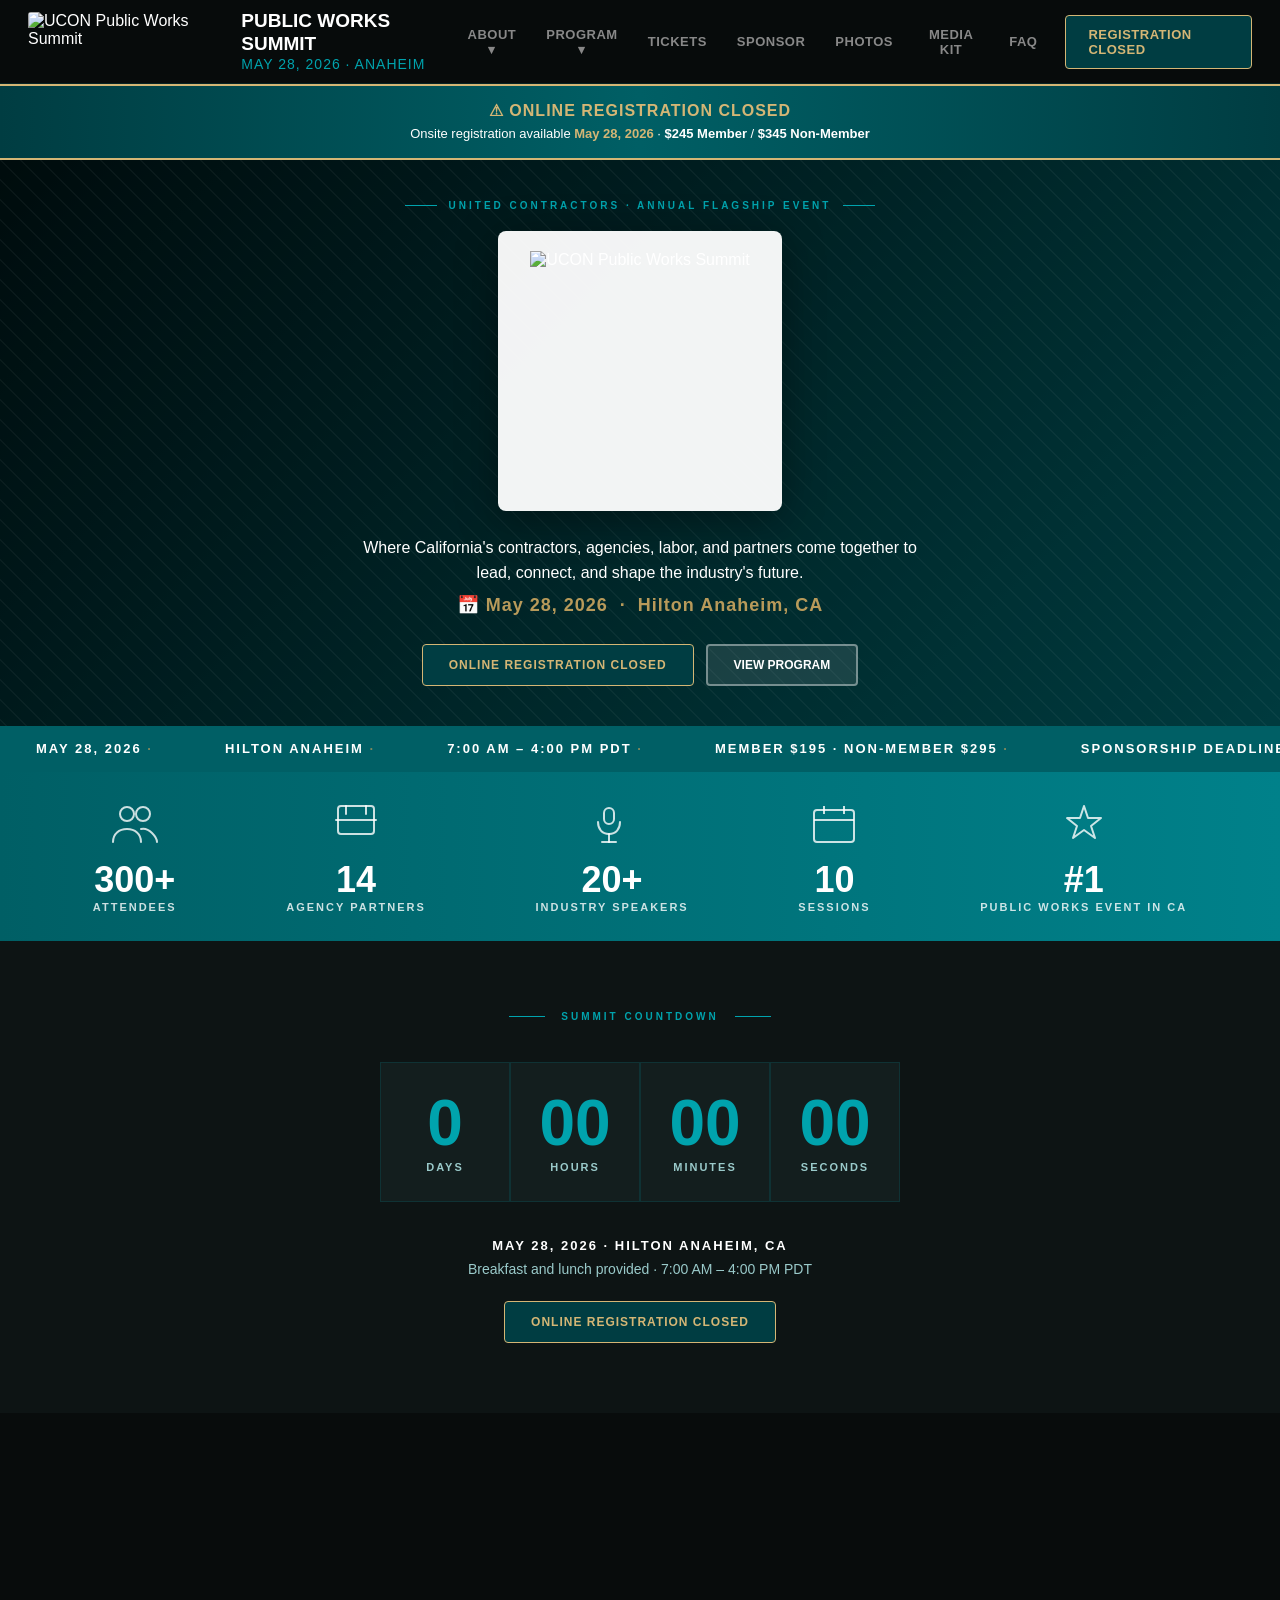
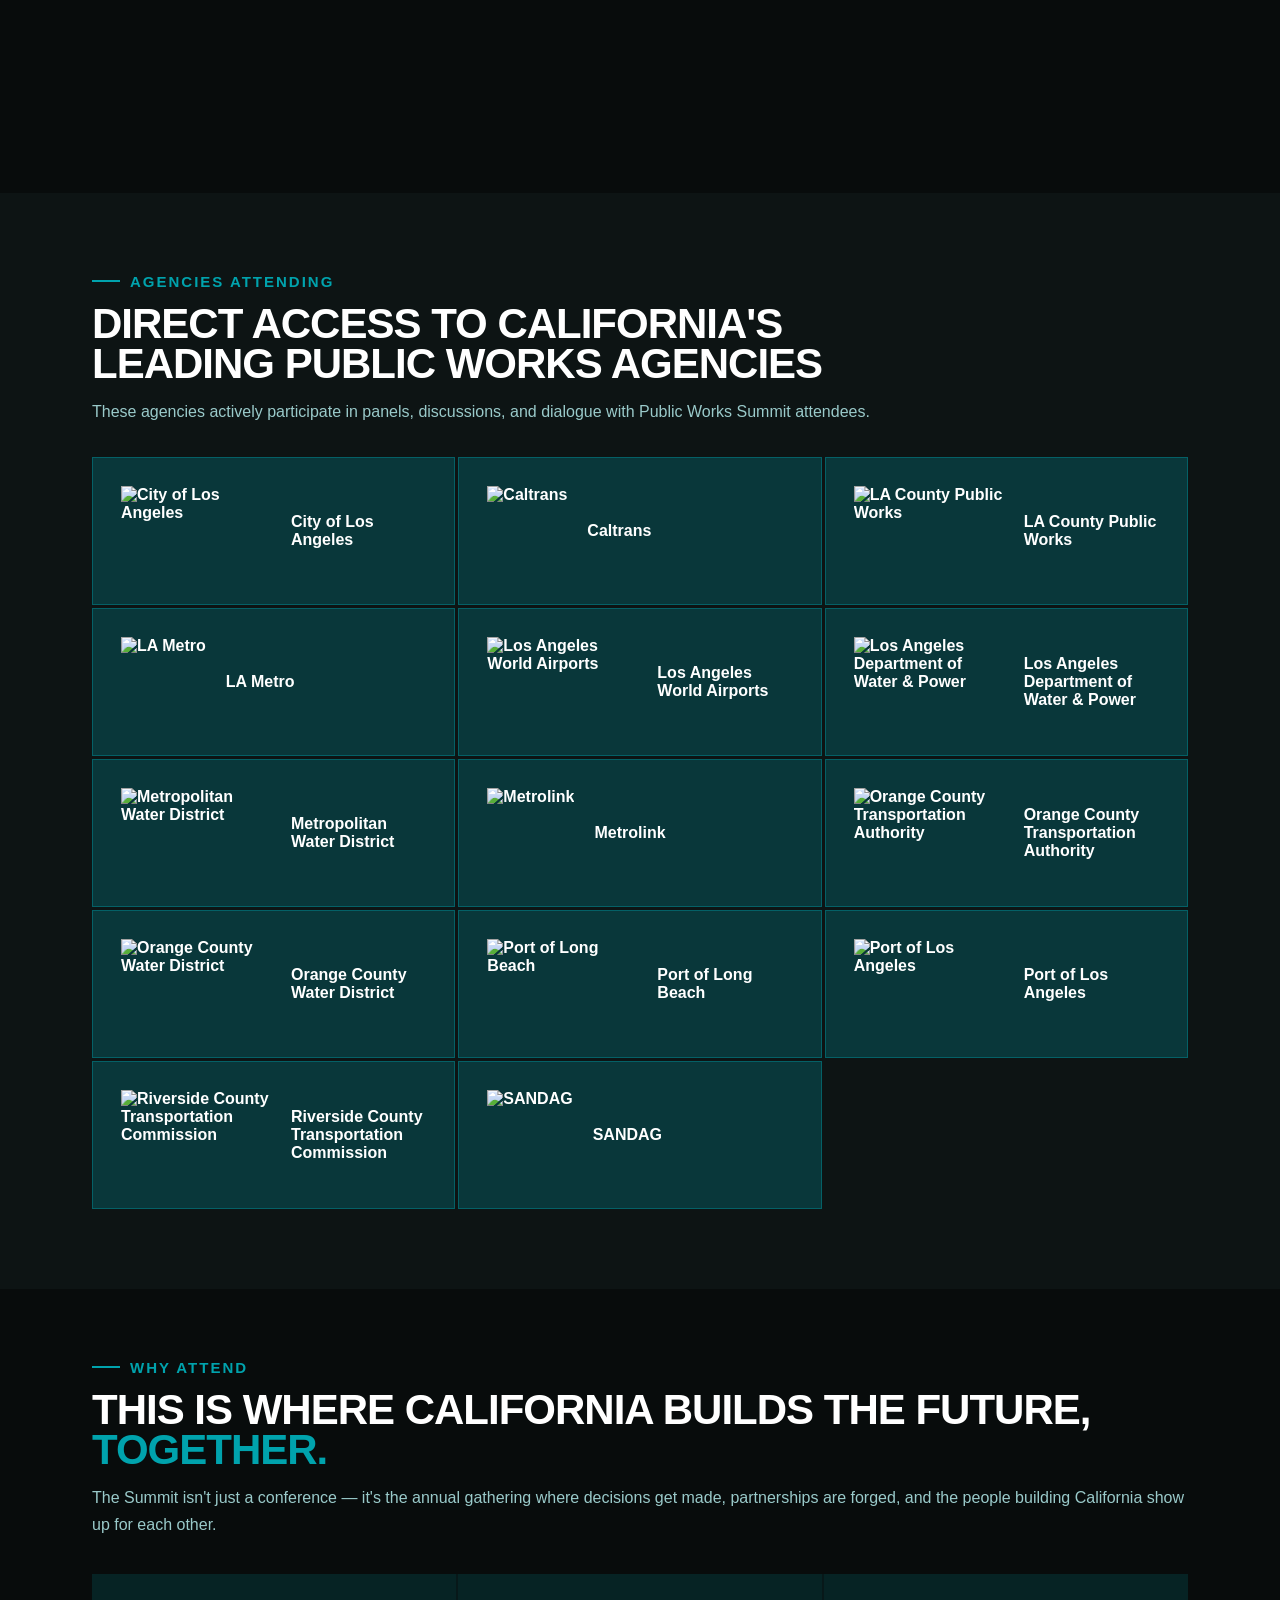
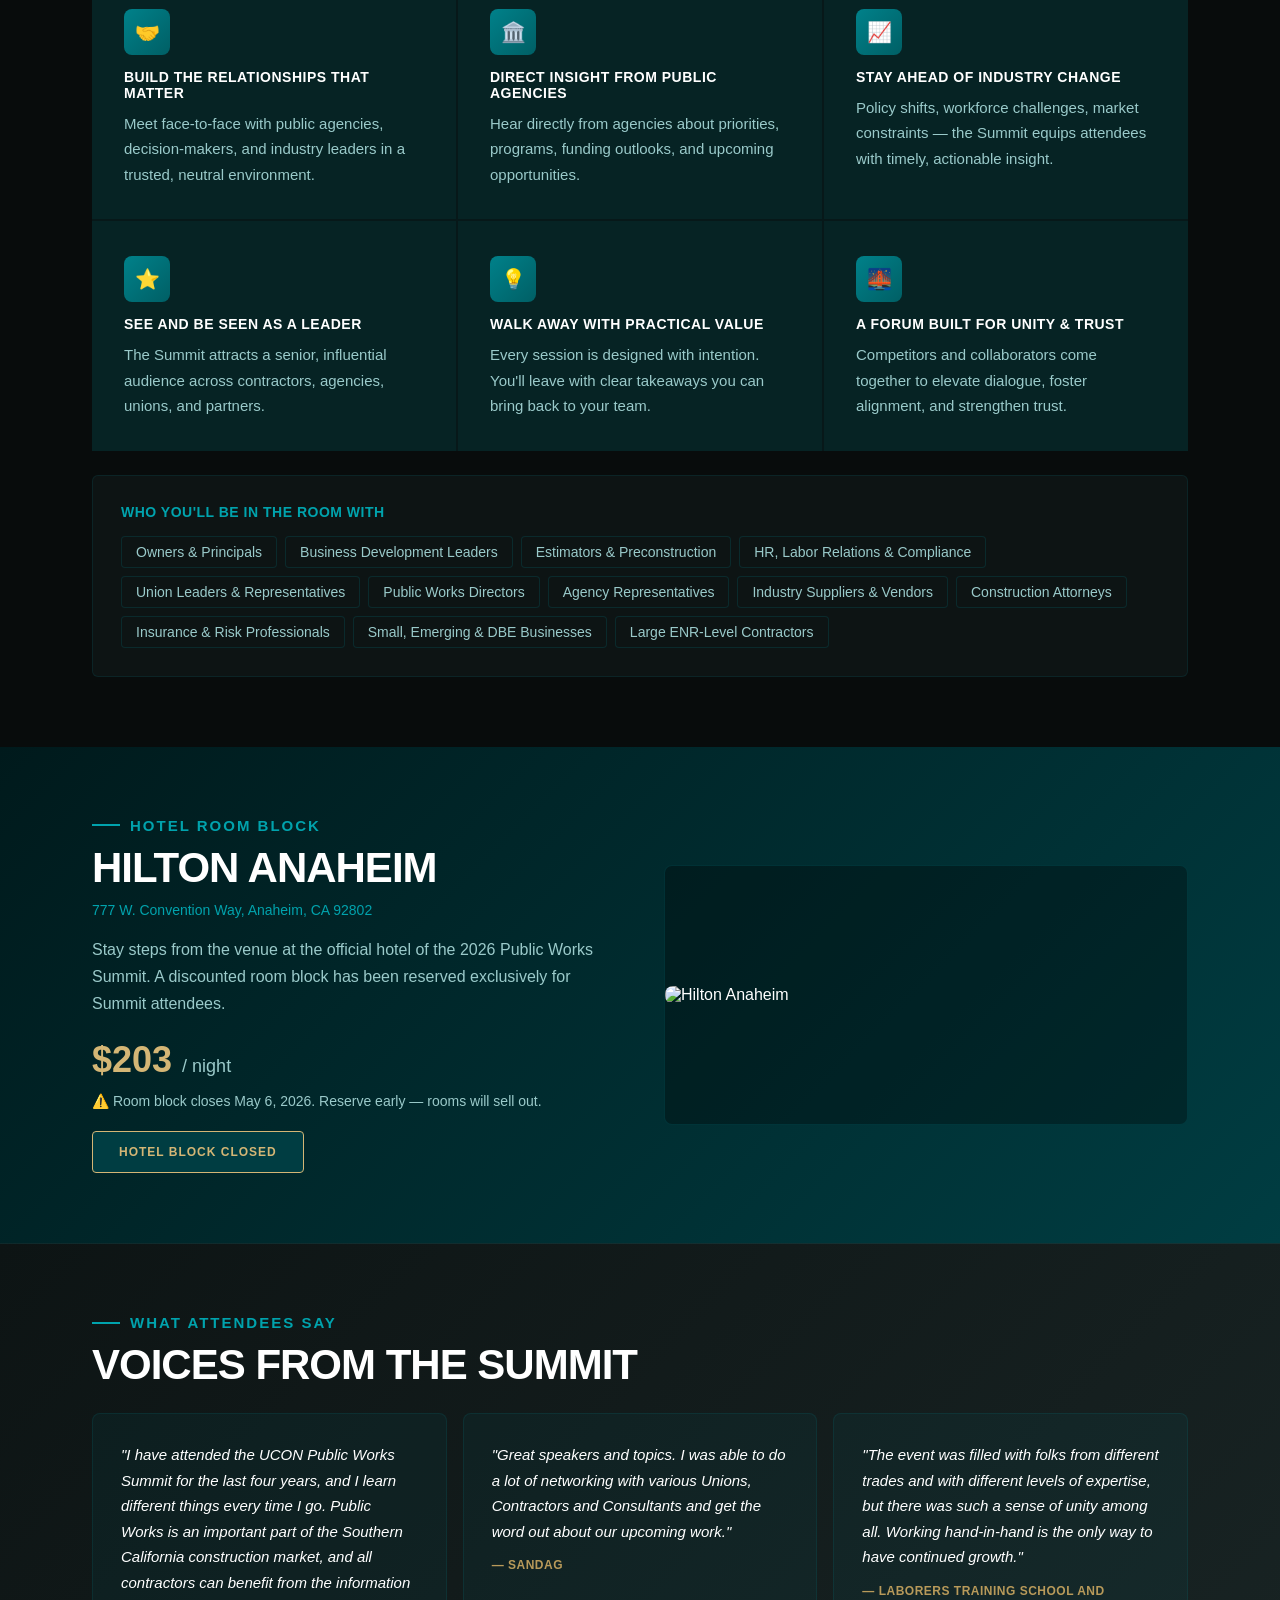
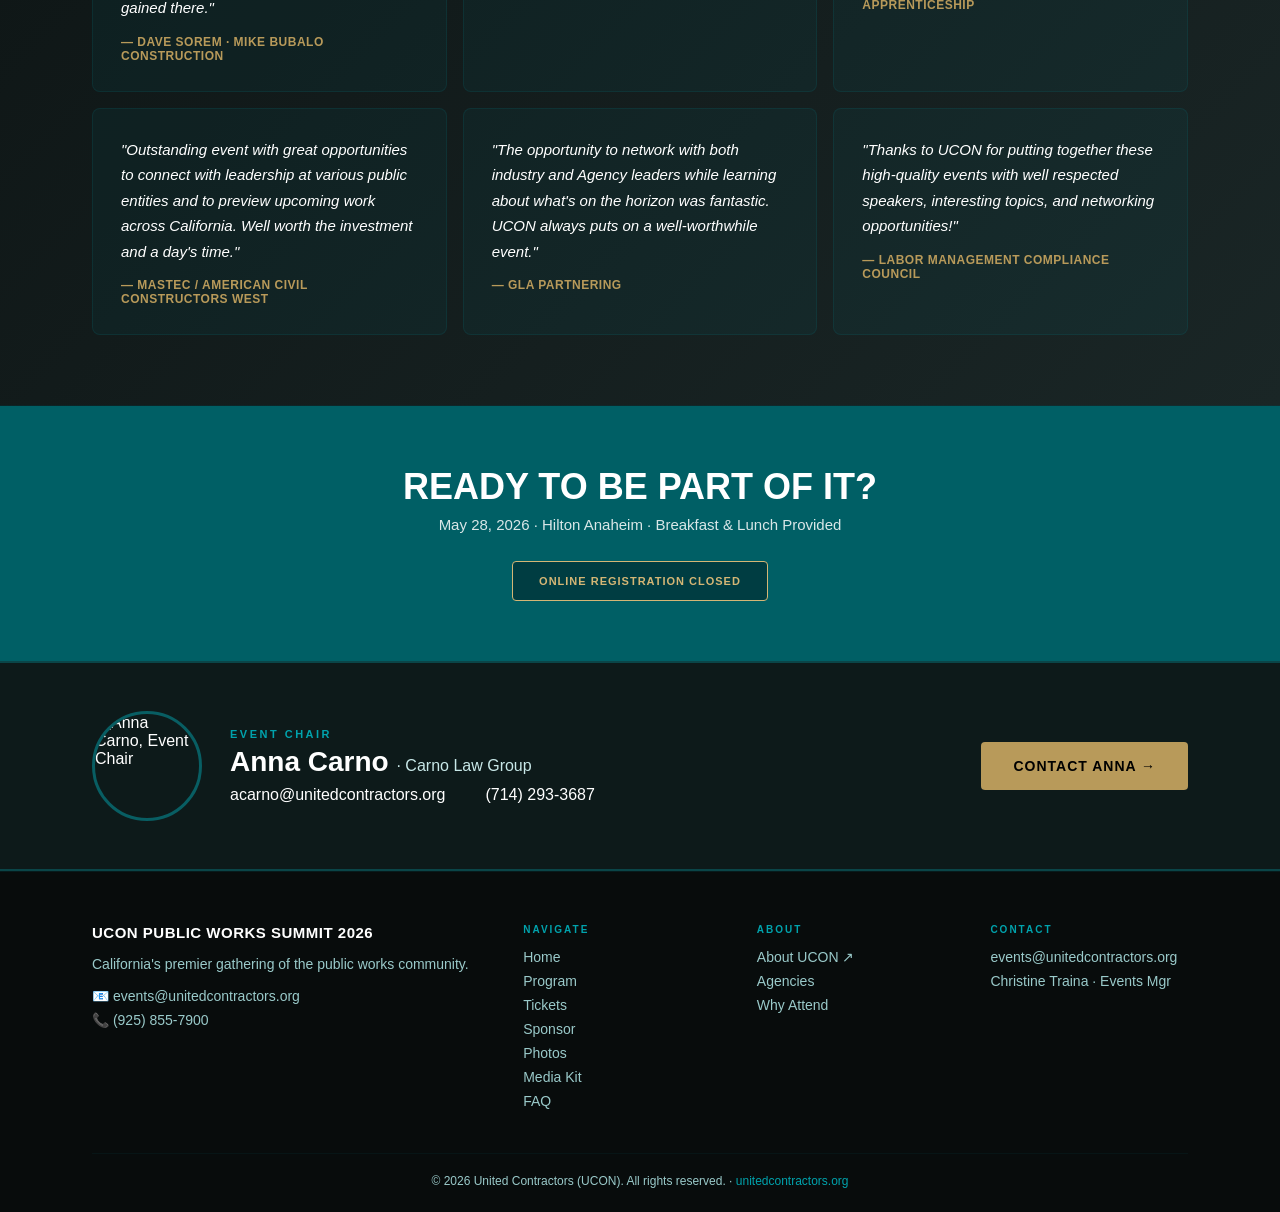
==== commit f9f7bdd9: "Update index.html v19" ====
--- a/index.html
+++ b/index.html
@@ -547,7 +547,6 @@
   'David Kim': {org: `LAWA`, bio: `David J. Kim, R.A. is the Acting Director of Airport Development Program for Los Angeles World Airports (LAWA). A licensed architect, he has been in aviation planning, design, and construction for over 18 years, managing multiple billion-dollar capital improvement projects/programs at LAWA. He is currently overseeing the multi-billion-dollar programs for Landside and Roadway improvements surrounding LAX. Prior to LAWA, he managed design and construction for public work buildings for the City of Los Angeles including libraries, LAPD police stations, and the LAPD Headquarters Facility. Mr. Kim was also a captain in the US Army with two overseas deployments. He is a graduate of USC, a registered architect in California and Hawaii, and an AAAE and DBIA member.`},
   'Curtis Germany II': {org: `LADWP`, bio: `Curtis Germany II is the Assistant General Manager of Human Resources at the Los Angeles Department of Water and Power (LADWP), the nation's largest municipal utility. With nearly two decades of experience leading people strategy, labor relations, workforce development, and organizational transformation across large public-sector and utility organizations, his expertise spans workforce planning, talent acquisition, organizational development, employee engagement, and labor negotiations. He has previously held senior leadership roles at Clark County Nevada, Southern California Edison, the City of Henderson, and the Riverside Superior Court. Curtis holds an MBA from the University of Redlands and a BA from CSU San Bernardino, and is a recognized voice in HR innovation, workforce strategy, and leadership development.`},
   'David DeLuz': {org: `Caltrans`, bio: `David DeLuz serves as the Deputy Director for Civil Rights at the California Department of Transportation (Caltrans), overseeing the Disadvantaged Business Enterprise (DBE), Small Business, and Disabled Veteran Business Enterprise programs. With over 20 years of leadership experience, he is a respected authority in civil rights, equity, small business and community development.`},
-  'Derek Borghi': {org: `United Contractors`, bio: `Derek Borghi is United Contractors' Director of Labor Relations, with extensive experience in collective bargaining, contract administration, and negotiations within the construction industry. His work focuses on conflict resolution and building harmonious relationships between employers and labor.`},
   'Elizabeth Torrez': {org: `Tenna`, bio: `Elizabeth Torrez is Tenna's Regional Director for California, Hawaii, Alaska, and Oregon, with more than 21 years of experience in the construction industry. She supported major projects including SoFi Stadium, LAX ConRAC, and the Disneyland Star Wars expansion.`},
   'Emily Cohen': {org: `United Contractors`, bio: `Emily Cohen is the CEO of United Contractors (UCON), leading one of California's most influential construction trade organizations representing union signatory contractors statewide. With more than 16 years of experience driving policy, advocacy, and organizational growth, Emily has secured billions in infrastructure funding, advanced landmark legislation, and strengthened the economic environment for UCON's 800+ members. A trusted coalition builder, she brings contractors, labor leaders, agencies, and elected officials together to move the industry forward.`},
   'Gus Flores': {org: `United Contractors`, bio: `Gus Flores serves as Director of Government Relations at United Contractors. With extensive expertise in policy research, strategic communications, coalition building, and grassroots advocacy, he is committed to delivering impactful results across transportation and infrastructure policy by creating effective outreach campaigns and mobilizing grassroots support.`},
@@ -556,12 +555,12 @@
   'Jon Switalski': {org: `Rebuild SoCal Partnership`, bio: `Since June 2021, Jon Switalski has served as Executive Director of the Rebuild SoCal Partnership. Drawing on over 20 years of government affairs experience, Jon collaborates with stakeholders to advance pro-infrastructure policy that creates jobs and opportunity in the construction trades.`},
   'Kiana Valentine': {org: `Transportation California`, bio: `Kiana Valentine, Partner with Politico Group, has more than 20 years of policy experience in transportation, housing, land use, and local government. She played a key role in the passage of SB 1 - the Road Repair and Accountability Act of 2017 and previously spent 12 years at the California State Association of Counties.`},
   'Lorraine Aldridge': {org: `LA Metro`, bio: `Lorraine E. Aldridge is a Small Business Program Director with the Los Angeles Metropolitan Transportation Authority (Metro). A dedicated community advocate, she fosters economic equity for small businesses that support the local transportation and construction industry. With over fifteen years as a champion for the small business community, Lorraine brings an enthusiastic drive for encouraging meaningful relationships while ensuring small business program compliance. Her motto: 'Small businesses make a huge difference.'`},
-  'Louis Rubalcaba': {org: `LADWP`, bio: `Louis Rubalcaba represents the Los Angeles Department of Water and Power (LADWP) and participates in the Agency Programs (LAWA, POLB, POLA) panel at the 2026 Public Works Summit, sharing upcoming capital programs and construction opportunities at LADWP.`},
+  'Louis Rubalcaba': {org: `LADWP`, bio: `Louis Rubalcaba represents the Los Angeles Department of Water and Power (LADWP) and participates in the Agency Programs (LAWA, POLB, POLA, LADWP) panel at the 2026 Public Works Summit, sharing upcoming capital programs and construction opportunities at LADWP.`},
   'Mark Schniepp PhD': {org: `California Economic Forecast`, bio: `Dr. Mark Schniepp is Director of the California Economic Forecast in Santa Barbara, preparing forecasts for organizations including Caltrans, Kaiser Permanente, and the Southern California Association of Governments. He participates with the UCLA Anderson Forecast on the annual Orange County and San Diego County Economic Forecasts, and presents economic and demographic analysis at over 25 conferences annually. He previously served as senior economist to the California State Controller and as Director of the Economic Forecast Project at UC Santa Barbara, where he also taught economics from 1982 to 1991. Dr. Schniepp received his Ph.D. from UC Santa Barbara in 1985.`},
   'Michael Donlon': {org: `MD Safety Service`, bio: `Michael Donlon, PE, CSP is the principal at MD Safety Service. He spent 16 years at Cal/OSHA specializing in industrial, construction, and electrical safety, and previously served as Chief Safety Officer at the Department of Water Resources. He is a Registered Professional Engineer and Certified Safety Professional.`},
   'Nicole England': {org: `Teichert Construction`, bio: `Nicole England leads business development for Collaborative Delivery and Public Works at Teichert Construction. She has been instrumental in expanding Teichert's presence across transportation, water, and flood protection sectors, and has been an active participant in the Caltrans Mentor-Protege Program.`},
   'Sarah Tacker': {org: `Shimmick Construction Company, Inc.`, bio: `Sarah Tacker is Executive Vice President and Chief Operating Officer at Shimmick Construction Company, Inc., bringing 27 years of experience in the heavy civil construction industry. She has contributed to and led some of California's most iconic infrastructure projects, including the San Francisco-Oakland Bay Bridge Skyway and the Presidio Parkway Project. Sarah is an active member of the Beavers Organization's Women in Heavy Civil Committee, advancing women-focused scholarships, networking, and leadership development. She holds a B.S. in Civil Engineering from Tulane University.`},
-  'Shaun Shahrestani': {org: `Port of Los Angeles`, bio: `Shaun Shahrestani represents the Port of Los Angeles, one of the busiest container ports in North America. He participates in the Agency Programs (LAWA, POLB, POLA) panel at the 2026 Public Works Summit, sharing upcoming capital programs and construction opportunities.`},
+  'Shaun Shahrestani': {org: `Port of Los Angeles`, bio: `Shaun Shahrestani represents the Port of Los Angeles, one of the busiest container ports in North America. He participates in the Agency Programs (LAWA, POLB, POLA, LADWP) panel at the 2026 Public Works Summit, sharing upcoming capital programs and construction opportunities.`},
   'Son Nguyen': {org: `Caltrans District 12`, bio: `Son Nguyen is the Office Chief of Construction for Caltrans District 12 in Orange County. A licensed PE and PMP with over 30 years of experience, he has worked at Caltrans for over 23 years overseeing major projects including the I-5, SR-91, and SR-55 widenings.`},
   'Susan Kennedy': {org: `Cadiz`, bio: `Susan Kennedy is Chairman of the Cadiz Board of Directors and CEO. She has led a distinguished career as a policy-maker and entrepreneur, serving as top advisor to two California Governors, former Commissioner of the California Public Utilities Commission, and founder of a distributed energy company.`},
   'Victor Sella': {org: `United Contractors`, bio: `Victor Sella ensures UCON's 525+ members are getting the most out of UCON's labor relations, government relations, professional development, and networking services. He also provides labor, operations, and HR consulting to members — resolving problems, connecting contractors to opportunities, and helping them stay competitive.`},
@@ -656,7 +655,7 @@
 <header style="position:sticky;top:0;z-index:1000;">
 <nav aria-label="Main navigation">
   <div class="nav-logo" onclick="showPage('home')" role="button" tabindex="0" aria-label="UCON Public Works Summit, go to home page" onkeydown="if(event.key==='Enter')showPage('home')">
-    <img src="https://drive.google.com/thumbnail?id=1ifhkVydkkArPYyMktqTowQZsFphWGRyT&sz=w400" alt="UCON Public Works Summit">
+    <img src="https://i.imgur.com/2HXNTGT.jpeg" alt="UCON Public Works Summit">
     <div class="nav-logo-text">PUBLIC WORKS SUMMIT<span>MAY 28, 2026 · ANAHEIM</span></div>
   </div>
   <div class="nav-links">
@@ -683,12 +682,18 @@
     <div class="nav-item"><button class="nav-btn" onclick="showPage('photos')">Photos</button></div>
     <div class="nav-item"><button class="nav-btn" onclick="showPage('media')">Media Kit</button></div>
     <div class="nav-item"><button class="nav-btn" onclick="showPage('faq')">FAQ</button></div>
-    <a href="https://www.unitedcontractors.org/event-registration/2026-public-works-summit-registration" target="_blank" class="register-btn">Register Now</a>
+    <span class="register-btn" style="background:#003d42;color:#D4B675;border:1px solid #D4B675;cursor:default;">Registration Closed</span>
   </div>
   <button class="hamburger" id="hamburger" onclick="toggleMobileMenu()" aria-label="Toggle menu">
     <span></span><span></span><span></span>
   </button>
 </nav>
+<!-- ===== SITE-WIDE NOTICE: Registration Closed ===== -->
+<div id="reg-closed-banner" style="background:linear-gradient(90deg,#003d42,#005F65,#003d42);border-top:2px solid #D4B675;border-bottom:2px solid #D4B675;padding:14px 16px;text-align:center;color:#fff;line-height:1.4;">
+  <div style="font-size:16px;font-weight:900;letter-spacing:1px;margin-bottom:3px;"><span style="color:#D4B675;">⚠ ONLINE REGISTRATION CLOSED</span></div>
+  <div style="font-size:13px;color:#fff;">Onsite registration available <strong style="color:#D4B675;">May 28, 2026</strong> · <strong>$245 Member</strong> / <strong>$345 Non-Member</strong></div>
+</div>
+
 <div class="mobile-menu" id="mobileMenu">
   <button onclick="showPage('home');closeMobileMenu()">Home</button>
   <div class="mobile-section">Program</div>
@@ -704,7 +709,7 @@
   <button onclick="window.open('https://www.unitedcontractors.org/who-we-are/ucon-team','_blank');closeMobileMenu()">Meet the UCON Team ↗</button>
   <button onclick="showPage('home');setTimeout(()=>document.getElementById('agencies').scrollIntoView({behavior:'smooth'}),100);closeMobileMenu()">Agencies</button>
   <button onclick="showPage('home');setTimeout(()=>document.getElementById('why-attend').scrollIntoView({behavior:'smooth'}),100);closeMobileMenu()">Why Attend</button>
-  <a href="https://www.unitedcontractors.org/event-registration/2026-public-works-summit-registration" target="_blank" class="mobile-register" onclick="closeMobileMenu()">Register Now →</a>
+  <span class="mobile-register" style="background:#003d42;color:#D4B675;border:1px solid #D4B675;cursor:default;">Registration Closed</span>
 </div>
 </header>
 
@@ -719,7 +724,7 @@
       <div class="hero-tagline">Where California's contractors, agencies, labor, and partners come together to lead, connect, and shape the industry's future.</div>
       <div class="hero-date">📅 May 28, 2026 &nbsp;·&nbsp; Hilton Anaheim, CA</div>
       <div class="hero-btns">
-        <a href="https://www.unitedcontractors.org/event-registration/2026-public-works-summit-registration" target="_blank" class="btn-gold">Register Now — From $195</a>
+        <span class="btn-gold" style="cursor:default;background:#003d42 !important;color:#D4B675 !important;border:1px solid #D4B675 !important;">Online Registration Closed</span>
         <button class="btn-outline" onclick="showPage('program')">View Program</button>
       </div>
     </div>
@@ -762,7 +767,7 @@
     </div>
     <div class="cd-date">May 28, 2026 · Hilton Anaheim, CA</div>
     <div class="cd-sub">Breakfast and lunch provided · 7:00 AM – 4:00 PM PDT</div>
-    <a href="https://www.unitedcontractors.org/event-registration/2026-public-works-summit-registration" target="_blank" class="btn-gold" style="display:inline-block;margin-top:4px;">Register Now — From $195</a>
+    <span class="btn-gold" style="cursor:default;background:#003d42 !important;color:#D4B675 !important;border:1px solid #D4B675 !important;">Online Registration Closed</span>
   </div>
 
   <div class="img-strip">
@@ -828,7 +833,7 @@
           <p style="font-size:16px;color:#9acaca;line-height:1.7;margin-bottom:22px;">Stay steps from the venue at the official hotel of the 2026 Public Works Summit. A discounted room block has been reserved exclusively for Summit attendees.</p>
           <p style="font-size:36px;font-weight:900;color:var(--gold3);margin-bottom:12px;">$203 <span style="font-size:18px;font-weight:400;color:#9acaca;">/ night</span></p>
           <p style="font-size:14px;color:#9acaca;margin-bottom:22px;">⚠️ Room block closes May 6, 2026. Reserve early — rooms will sell out.</p>
-          <a href="https://book.passkey.com/gt/221068762?gtid=2af17d2fab654a6ccd1b564976f79aef" target="_blank" class="btn-gold" style="display:inline-block;">Reserve Your Room →</a>
+          <span class="btn-gold" style="cursor:default;background:#003d42 !important;color:#D4B675 !important;border:1px solid #D4B675 !important;">Hotel Block Closed</span>
         </div>
         <div class="hotel-visual">
           <img src="https://drive.google.com/thumbnail?id=1qWc7NgJhp-btYsda0pHLbBjYWpZu5a3c&sz=w800" alt="Hilton Anaheim" style="width:100%;height:100%;object-fit:cover;border-radius:8px;">
@@ -858,7 +863,7 @@
     <p>May 28, 2026 · Hilton Anaheim · Breakfast &amp; Lunch Provided</p>
     <div class="cta-inner">
       
-      <a href="https://www.unitedcontractors.org/event-registration/2026-public-works-summit-registration" target="_blank" class="btn-cta-gold">Register Now →</a>
+      <span class="btn-cta-gold" style="cursor:default;background:#003d42 !important;color:#D4B675 !important;border:1px solid #D4B675 !important;">Online Registration Closed</span>
     </div>
   </div>
 
@@ -915,8 +920,8 @@
           <td class="time-col">3:00 – 4:00 PM</td>
           <td class="content-teal">
             <div class="session-block" style="margin-bottom:4px;"><span style="display:inline-block;margin-bottom:6px;font-size:11px;color:#3a8080;letter-spacing:.5px;">Session A</span><strong>Agency Programs (Caltrans 7, 8, 12)</strong><p class="desc-teal">This panel highlights upcoming infrastructure projects in the Caltrans tri-district region (Districts 7, 8, 12). It is your opportunity to gain a clear view into the vast construction potential of Southern California and get an inside look at billions of dollars of projects coming down the pipeline.</p><div class="chips"><span class="chip-t">Anna Carno · Moderator</span><span class="chip-t">John Yang · Caltrans, District 7</span><span class="chip-t">Christy Connors · Caltrans, District 8</span><span class="chip-t">Son Nguyen · Caltrans, District 12</span></div></div>
-            <div class="session-block" style="border-top:1px solid rgba(0,163,173,.2);padding-top:20px;margin-bottom:4px;"><span style="display:inline-block;margin-bottom:6px;font-size:11px;color:#3a8080;letter-spacing:.5px;">Session B</span><strong>Agency Programs (LAWA, POLB, POLA)</strong><p class="desc-teal">This panel highlights upcoming infrastructure projects among Southern California regional agencies. It is your opportunity to gain a clear view into the vast construction potential of Southern California and get an inside look at billions of dollars of projects coming down the pipeline.</p><div class="chips"><span class="chip-t">Clay O'Neal · Moderator</span><span class="chip-t">David Kim · LAWA</span><span class="chip-t">Armond Morad · POLB</span><span class="chip-t">Shaun Shahrestani · POLA</span><span class="chip-t">Louis Rubalcaba · LADWP</span></div></div>
-            <div class="session-block" style="border-top:1px solid rgba(0,163,173,.2);padding-top:20px;"><span style="display:inline-block;margin-bottom:6px;font-size:11px;color:#3a8080;letter-spacing:.5px;">Session C</span><strong>Building Information Modeling for Infrastructure (BIM4I)</strong><p class="desc-teal">This presentation introduces BIM for Infrastructure (BIM4I): using digital 3D models to plan, design, build, and manage assets such as roads, bridges, and utilities. It focuses on adopting BIM in design and construction and carrying model data forward to operations, maintenance, and asset management to support full lifecycle performance.</p><div class="chips"><span class="chip-t">Derek Borghi · Moderator</span><span class="chip-t">Amy Fong · Caltrans</span></div></div>
+            <div class="session-block" style="border-top:1px solid rgba(0,163,173,.2);padding-top:20px;margin-bottom:4px;"><span style="display:inline-block;margin-bottom:6px;font-size:11px;color:#3a8080;letter-spacing:.5px;">Session B</span><strong>Agency Programs (LAWA, POLB, POLA, LADWP)</strong><p class="desc-teal">This panel highlights upcoming infrastructure projects among Southern California regional agencies. It is your opportunity to gain a clear view into the vast construction potential of Southern California and get an inside look at billions of dollars of projects coming down the pipeline.</p><div class="chips"><span class="chip-t">Gus Flores · Moderator</span><span class="chip-t">David Kim · LAWA</span><span class="chip-t">Armond Morad · POLB</span><span class="chip-t">Shaun Shahrestani · POLA</span><span class="chip-t">Louis Rubalcaba · LADWP</span></div></div>
+            <div class="session-block" style="border-top:1px solid rgba(0,163,173,.2);padding-top:20px;"><span style="display:inline-block;margin-bottom:6px;font-size:11px;color:#3a8080;letter-spacing:.5px;">Session C</span><strong>Building Information Modeling for Infrastructure (BIM4I)</strong><p class="desc-teal">This presentation introduces BIM for Infrastructure (BIM4I): using digital 3D models to plan, design, build, and manage assets such as roads, bridges, and utilities. It focuses on adopting BIM in design and construction and carrying model data forward to operations, maintenance, and asset management to support full lifecycle performance.</p><div class="chips"><span class="chip-t">Victor Sella · Moderator</span><span class="chip-t">Amy Fong · Caltrans</span></div></div>
           </td>
         </tr>
       </table></div>
@@ -956,52 +961,40 @@
       <div class="section-label" style="margin-top:48px;"><div class="section-label-line"></div><span>Summit Moderators</span></div>
       <h2 class="section-title" style="font-size:clamp(20px,2.5vw,28px);margin-bottom:24px;">2026 Summit Moderators</h2>
       <div class="speakers-grid" style="grid-template-columns:repeat(4,1fr);">
-        <div class="speaker-card" onclick="openBio('Derek Borghi', 'https://res.cloudinary.com/dhqtiaubo/image/upload/q_auto/f_auto/v1776810209/Derek_Borghi_gzgbmo.webp', 'DB')" title="Click for bio"><div class="speaker-avatar"><img src="https://res.cloudinary.com/dhqtiaubo/image/upload/q_auto/f_auto/v1776810209/Derek_Borghi_gzgbmo.webp" alt="Derek Borghi"></div><h4>Derek Borghi</h4><div class="org">United Contractors</div></div>
         <div class="speaker-card" onclick="openBio('Abbigail Brown', 'https://i.imgur.com/bnQXTan.jpeg', 'AB')" title="Click for bio"><div class="speaker-avatar"><img src="https://i.imgur.com/bnQXTan.jpeg" alt="Abbigail Brown"></div><h4>Abbigail Brown</h4><div class="org">CPM Logistics</div></div>
         <div class="speaker-card" onclick="openBio('Anna Carno', 'https://i.imgur.com/jIYtIzC.jpeg', 'AC')" title="Click for bio"><div class="speaker-avatar"><img src="https://i.imgur.com/jIYtIzC.jpeg" alt="Anna Carno"></div><h4>Anna Carno</h4><div class="org">Carno Law Group</div></div>
         <div class="speaker-card" onclick="openBio('Emily Cohen', 'https://res.cloudinary.com/dhqtiaubo/image/upload/q_auto/f_auto/v1776812106/bad725c5-18a5-4e9a-8544-ccbe49047799_h6fpq9.png', 'EC')" title="Click for bio"><div class="speaker-avatar"><img src="https://res.cloudinary.com/dhqtiaubo/image/upload/q_auto/f_auto/v1776812106/bad725c5-18a5-4e9a-8544-ccbe49047799_h6fpq9.png" alt="Emily Cohen"></div><h4>Emily Cohen</h4><div class="org">United Contractors</div></div>
         <div class="speaker-card" onclick="openBio('Gus Flores', 'https://res.cloudinary.com/dhqtiaubo/image/upload/q_auto/f_auto/v1776812029/UCON-Headshots-SanRamon-Oct2025-023-4167_wjzbp2.jpg', 'GF')" title="Click for bio"><div class="speaker-avatar"><img src="https://res.cloudinary.com/dhqtiaubo/image/upload/q_auto/f_auto/v1776812029/UCON-Headshots-SanRamon-Oct2025-023-4167_wjzbp2.jpg" alt="Gus Flores"></div><h4>Gus Flores</h4><div class="org">United Contractors</div></div>
         <div class="speaker-card" onclick="openBio('Jennifer Galenti', 'https://res.cloudinary.com/dhqtiaubo/image/upload/q_auto/f_auto/v1778633982/Jennifer_Galenti_jv2prc.png', 'JG')" title="Click for bio"><div class="speaker-avatar"><img src="https://res.cloudinary.com/dhqtiaubo/image/upload/q_auto/f_auto/v1778633982/Jennifer_Galenti_jv2prc.png" alt="Jennifer Galenti"></div><h4>Jennifer Galenti</h4><div class="org">United Contractors</div></div>
-        <div class="speaker-card" onclick="openBio('Clay O\'Neal', 'https://res.cloudinary.com/dhqtiaubo/image/upload/q_auto/f_auto/v1776811972/UCON-SoCal-Headshots-Oct2025-016-0874_jpb1cc.jpg', 'CO')" title="Click for bio"><div class="speaker-avatar"><img src="https://res.cloudinary.com/dhqtiaubo/image/upload/q_auto/f_auto/v1776811972/UCON-SoCal-Headshots-Oct2025-016-0874_jpb1cc.jpg" alt="Clay O'Neal"></div><h4>Clay O'Neal</h4><div class="org">United Contractors</div></div>
+        <div class="speaker-card" onclick="openBio('Victor Sella', '', 'VS')" title="Click for bio"><div class="speaker-avatar">VS</div><h4>Victor Sella</h4><div class="org">United Contractors</div></div>
         <div class="speaker-card" onclick="openBio('Elizabeth Torrez', 'https://res.cloudinary.com/dhqtiaubo/image/upload/q_auto/f_auto/v1776810218/Elizabeth_Torrez_rzna3j.jpg', 'ET')" title="Click for bio"><div class="speaker-avatar"><img src="https://res.cloudinary.com/dhqtiaubo/image/upload/q_auto/f_auto/v1776810218/Elizabeth_Torrez_rzna3j.jpg" alt="Elizabeth Torrez"></div><h4>Elizabeth Torrez</h4><div class="org">Tenna</div></div>
       </div>
-  </div></section>
-
-    <section style="padding:40px 0 20px;"><div class="container" style="max-width:860px;">
-    <div style="background:var(--black2);border:1px solid rgba(0,129,138,.2);border-radius:6px;padding:28px 32px;">
-      <h3 style="font-size:14px;font-weight:900;text-transform:uppercase;letter-spacing:1px;color:var(--teal3);margin-bottom:14px;">Refund Policy</h3>
-      <p style="font-size:15px;color:#9acaca;line-height:1.8;margin-bottom:12px;">For a full refund of your event ticket, please submit a written cancellation request to Luke at <a onclick="window.location.href='mailto:lhardy@unitedcontractors.org'" style="cursor:pointer;color:var(--teal3);font-weight:600;">lhardy@unitedcontractors.org</a> one week before the event <strong style="color:#fff;">(by May 21)</strong>. After May 21, cancellations can occur, but refunds are no longer eligible.</p>
-      <p style="font-size:15px;color:#9acaca;line-height:1.8;">For any questions or additional information, contact <strong style="color:#fff;">Luke Hardy</strong> at <a onclick="window.location.href='mailto:lhardy@unitedcontractors.org'" style="cursor:pointer;color:var(--teal3);font-weight:600;">lhardy@unitedcontractors.org</a> · <a href="tel:+16574394320" style="color:var(--teal3);font-weight:600;"><a href="tel:+16574394320" style="color:inherit;">(657) 439-4320</a></a>.</p>
-    </div>
-  </div></section>
-
-  <div class="cta-block"><h2>Ready to Register?</h2><p>May 28, 2026 · Hilton Anaheim</p><div class="cta-inner"><a href="https://www.unitedcontractors.org/event-registration/2026-public-works-summit-registration" target="_blank" class="btn-cta-gold">Register Now →</a></div></div>
-
-  <!-- Anna Carno large panel -->
-  <div style="background:#0d1a1a;padding:48px 0;border-top:2px solid rgba(0,196,208,.25);border-bottom:2px solid rgba(0,196,208,.25);"><div class="container" style="display:flex;align-items:center;justify-content:space-between;gap:28px;flex-wrap:wrap;"><div style="display:flex;align-items:center;gap:28px;flex-wrap:wrap;"><img src="https://i.imgur.com/jIYtIzC.jpeg" alt="Anna Carno, Event Chair" style="width:110px;height:110px;border-radius:50%;object-fit:cover;border:3px solid rgba(0,196,208,.4);flex-shrink:0;"><div><p style="font-size:11px;letter-spacing:2.5px;text-transform:uppercase;color:var(--teal3);font-weight:700;margin-bottom:6px;">Event Chair</p><p style="font-size:28px;font-weight:900;color:#fff;margin-bottom:4px;">Anna Carno <span style="font-size:16px;font-weight:400;color:#c8e8e8;">· Carno Law Group</span></p><div style="display:flex;flex-wrap:wrap;gap:20px;margin-top:8px;"><a onclick="window.location.href='mailto:acarno@unitedcontractors.org'" style="cursor:pointer;" style="color:var(--teal3);font-size:16px;font-weight:600;">acarno@unitedcontractors.org</a><a href="tel:+17142933687" style="color:var(--teal3);font-size:16px;font-weight:600;"><a href="tel:+17142933687" style="color:inherit;">(714) 293-3687</a></a></div></div></div><button onclick="window.location.href='mailto:acarno@unitedcontractors.org'" class="btn-gold" style="flex-shrink:0;font-size:14px;padding:16px 32px;">Contact Anna →</button></div></div>
-<footer><div class="container"><div class="footer-grid"><div class="footer-brand"><h3>UCON Public Works Summit 2026</h3><p>California's premier gathering of the public works community.</p><p>📧 <a onclick="window.location.href='mailto:events@unitedcontractors.org'" style="cursor:pointer;">events@unitedcontractors.org</a><br>📞 <a href="tel:+19258557900" style="color:inherit;">(925) 855-7900</a></p>
-        </div>
-        <div class="footer-col"><h4>Navigate</h4><a href="#" onclick="showPage('home')">Home</a><a href="#" onclick="showPage('program')">Program</a><a href="#" onclick="showPage('tickets')">Tickets</a><a href="#" onclick="showPage('sponsor')">Sponsor</a><a href="#" onclick="showPage('photos')">Photos</a><a href="#" onclick="showPage('media')">Media Kit</a><a href="#" onclick="showPage('faq')">FAQ</a></div><div class="footer-col"><h4>About</h4><a href="https://www.unitedcontractors.org" target="_blank">About UCON ↗</a><a href="#" onclick="showPage('home');setTimeout(()=>document.getElementById('agencies').scrollIntoView({behavior:'smooth'}),100)">Agencies</a><a href="#" onclick="showPage('home');setTimeout(()=>document.getElementById('why-attend').scrollIntoView({behavior:'smooth'}),100)">Why Attend</a></div><div class="footer-col"><h4>Contact</h4><a onclick="window.location.href='mailto:events@unitedcontractors.org'" style="cursor:pointer;">events@unitedcontractors.org</a><a onclick="window.location.href='mailto:ctraina@unitedcontractors.org'" style="cursor:pointer;">Christine Traina · Events Mgr</a></div></div><div class="footer-bottom">© 2026 United Contractors (UCON). All rights reserved. · <a href="https://www.unitedcontractors.org" target="_blank">unitedcontractors.org</a></div></div></footer>
+    </div>
+  </section>
+  <footer><div class="container"><div class="footer-grid"><div class="footer-brand"><h3>UCON Public Works Summit 2026</h3><p>California's premier gathering of the public works community.</p><p>📧 <a onclick="window.location.href='mailto:events@unitedcontractors.org'" style="cursor:pointer;">events@unitedcontractors.org</a><br>📞 (925) 855-7900</p></div><div class="footer-col"><h4>Navigate</h4><a href="#" onclick="showPage('home')">Home</a><a href="#" onclick="showPage('program')">Program</a><a href="#" onclick="showPage('tickets')">Tickets</a><a href="#" onclick="showPage('sponsor')">Sponsor</a><a href="#" onclick="showPage('photos')">Photos</a><a href="#" onclick="showPage('media')">Media Kit</a><a href="#" onclick="showPage('faq')">FAQ</a></div><div class="footer-col"><h4>About</h4><a href="https://www.unitedcontractors.org" target="_blank">About UCON ↗</a><a href="#" onclick="showPage('home');setTimeout(()=>document.getElementById('agencies').scrollIntoView({behavior:'smooth'}),100)">Agencies</a><a href="#" onclick="showPage('home');setTimeout(()=>document.getElementById('why-attend').scrollIntoView({behavior:'smooth'}),100)">Why Attend</a></div><div class="footer-col"><h4>Contact</h4><a onclick="window.location.href='mailto:events@unitedcontractors.org'" style="cursor:pointer;">events@unitedcontractors.org</a><a onclick="window.location.href='mailto:ctraina@unitedcontractors.org'" style="cursor:pointer;">Christine Traina · Events Mgr</a></div></div><div class="footer-bottom">© 2026 United Contractors (UCON). All rights reserved. · <a href="https://www.unitedcontractors.org" target="_blank">unitedcontractors.org</a></div></div></footer>
 </div>
+
+
+
 
 <!-- ===== TICKETS ===== -->
 <div id="tickets" style="position:relative;top:-84px;"></div><div id="page-tickets" class="page">
   <div class="page-hero"><div class="page-hero-content"><h1>Tickets &amp; Registration</h1><p>May 28, 2026 · Hilton Anaheim · Breakfast &amp; Lunch Included</p></div></div>
   <section><div class="container">
     <div class="section-label"><div class="section-label-line"></div><span>Registration</span></div>
-    <h2 class="section-title">Choose Your Ticket</h2>
-    <p class="section-sub">All tickets include full-day access, sessions, networking, breakfast, lunch, and vendor exhibit.</p>
+    <h2 class="section-title">Onsite Registration Available</h2>
+    <p class="section-sub" style="color:#D4B675;font-size:16px;"><strong>Online registration is now closed.</strong> Walk-up registration will be available at the event on May 28, 2026.</p>
     <div class="tickets-grid">
-      <div class="ticket-card featured"><div class="ticket-badge">Best Value</div><div class="ticket-type">UCON Member</div><div class="ticket-price"><sup>$</sup>195</div><div class="ticket-note">per person</div><div class="ticket-div"></div><ul class="ticket-features"><li>Full-day Summit access</li><li>All 10 Sessions</li><li>Networking Breakfast</li><li>Networking Lunch</li><li>Vendor Exhibit Access</li><li>Direct Agency Engagement</li><li>Member pricing benefit</li></ul><a href="https://www.unitedcontractors.org/event-registration/2026-public-works-summit-registration" target="_blank" class="ticket-btn gold-btn">Register as Member →</a></div>
-      <div class="ticket-card"><div class="ticket-type">Non-Member</div><div class="ticket-price"><sup>$</sup>295</div><div class="ticket-note">per person</div><div class="ticket-div"></div><ul class="ticket-features"><li>Full-day Summit access</li><li>All 10 Sessions</li><li>Networking Breakfast</li><li>Networking Lunch</li><li>Vendor Exhibit Access</li><li>Direct Agency Engagement</li><li>Open to all professionals</li></ul><a href="https://www.unitedcontractors.org/event-registration/2026-public-works-summit-registration" target="_blank" class="ticket-btn">Register Now →</a></div>
-      <div class="ticket-card" style="border-top-color:var(--teal3);"><div class="ticket-type">Become a Member</div><div class="ticket-price" style="font-size:36px;margin-top:8px;color:var(--teal3);">Save $100</div><div class="ticket-note">on Summit registration + year-round benefits</div><div class="ticket-div" style="background:var(--teal3);"></div><ul class="ticket-features"><li>$195 member ticket rate</li><li>Labor relations support</li><li>Political advocacy</li><li>HR resources &amp; tools</li><li>Safety &amp; regulatory services</li><li>Industry networking events</li></ul><a href="https://www.unitedcontractors.org/who-we-are/contact-us" target="_blank" class="ticket-btn" style="background:var(--teal);color:#fff;">Contact Us About Membership →</a></div>
+      <div class="ticket-card featured"><div class="ticket-badge">Onsite Registration</div><div class="ticket-type">Walk-Up at Event</div><div style="display:flex;align-items:baseline;gap:14px;margin-top:4px;flex-wrap:wrap;"><div><div class="ticket-price"><sup>$</sup>245</div><div style="font-size:11px;color:#9acaca;text-transform:uppercase;letter-spacing:1px;font-weight:700;margin-top:2px;">UCON Member</div></div><div style="font-size:24px;color:#555;font-weight:300;">·</div><div><div class="ticket-price" style="font-size:38px;"><sup>$</sup>345</div><div style="font-size:11px;color:#9acaca;text-transform:uppercase;letter-spacing:1px;font-weight:700;margin-top:2px;">Non-Member</div></div></div><div class="ticket-note" style="margin-top:10px;">Available at the door · May 28, 2026</div><div class="ticket-div"></div><ul class="ticket-features"><li>Full-day Summit access</li><li>All 10 Sessions</li><li>Networking Breakfast</li><li>Networking Lunch</li><li>Vendor Exhibit Access</li><li>Direct Agency Engagement</li><li>Cash, check, or card accepted</li></ul><span class="ticket-btn gold-btn">Register Onsite — May 28, 2026</span></div>
+      <div class="ticket-card" style="opacity:.7;"><div class="ticket-badge" style="background:#999;color:#000;">SOLD OUT</div><div class="ticket-type">UCON Member</div><div class="ticket-price" style="text-decoration:line-through;color:#888;"><sup>$</sup>195</div><div class="ticket-note">Online registration closed</div><div class="ticket-div"></div><ul class="ticket-features"><li>Full-day Summit access</li><li>All 10 Sessions</li><li>Networking Breakfast</li><li>Networking Lunch</li><li>Vendor Exhibit Access</li><li>Direct Agency Engagement</li><li>Member pricing benefit</li></ul><span class="ticket-btn" style="cursor:not-allowed;background:#555;color:#ccc;">SOLD OUT</span></div>
+      <div class="ticket-card" style="opacity:.7;"><div class="ticket-type">Non-Member</div><div class="ticket-price" style="text-decoration:line-through;color:#888;"><sup>$</sup>295</div><div class="ticket-note">Online registration closed</div><div class="ticket-div"></div><ul class="ticket-features"><li>Full-day Summit access</li><li>All 10 Sessions</li><li>Networking Breakfast</li><li>Networking Lunch</li><li>Vendor Exhibit Access</li><li>Direct Agency Engagement</li><li>Open to all professionals</li></ul><span class="ticket-btn" style="cursor:not-allowed;background:#555;color:#ccc;">SOLD OUT</span></div>
+      <div class="ticket-card" style="border-top-color:var(--teal3);"><div class="ticket-type">Become a Member</div><div class="ticket-price" style="font-size:36px;margin-top:8px;color:var(--teal3);">Save $100</div><div class="ticket-note">on Summit registration + year-round benefits</div><div class="ticket-div" style="background:var(--teal3);"></div><ul class="ticket-features"><li>Member ticket discount</li><li>Labor relations support</li><li>Political advocacy</li><li>HR resources &amp; tools</li><li>Safety &amp; regulatory services</li><li>Industry networking events</li></ul><a href="https://www.unitedcontractors.org/who-we-are/contact-us" target="_blank" class="ticket-btn" style="background:var(--teal);color:#fff;">Contact Us About Membership →</a></div>
     </div>
     <div style="background:var(--black2);border:1px solid rgba(0,129,138,.15);border-radius:6px;padding:24px 28px;margin-top:36px;">
       <h3 style="font-size:14px;font-weight:900;text-transform:uppercase;letter-spacing:1px;color:var(--teal3);margin-bottom:14px;">Refund Policy</h3>
       <p style="font-size:14px;color:#9acaca;line-height:1.7;">Refunds are available up to 14 days before the event. Cancellations within 14 days are non-refundable but transferable to another attendee from the same company. For refund requests or transfers, contact Luke Hardy at <a onclick="window.location.href='mailto:lhardy@unitedcontractors.org'" style="color:var(--teal3);cursor:pointer;">lhardy@unitedcontractors.org</a> or (657) 439-4320.</p>
     </div>
   </div></section>
-  <div class="cta-block"><h2>Ready to Register?</h2><p>May 28, 2026 · Hilton Anaheim</p><div class="cta-inner"><a href="https://www.unitedcontractors.org/event-registration/2026-public-works-summit-registration" target="_blank" class="btn-cta-gold">Register Now →</a></div></div>
   <footer><div class="container"><div class="footer-grid"><div class="footer-brand"><h3>UCON Public Works Summit 2026</h3><p>California's premier gathering of the public works community.</p><p>📧 <a onclick="window.location.href='mailto:events@unitedcontractors.org'" style="cursor:pointer;">events@unitedcontractors.org</a><br>📞 (925) 855-7900</p></div><div class="footer-col"><h4>Navigate</h4><a href="#" onclick="showPage('home')">Home</a><a href="#" onclick="showPage('program')">Program</a><a href="#" onclick="showPage('tickets')">Tickets</a><a href="#" onclick="showPage('sponsor')">Sponsor</a><a href="#" onclick="showPage('photos')">Photos</a><a href="#" onclick="showPage('media')">Media Kit</a><a href="#" onclick="showPage('faq')">FAQ</a></div><div class="footer-col"><h4>About</h4><a href="https://www.unitedcontractors.org" target="_blank">About UCON ↗</a><a href="#" onclick="showPage('home');setTimeout(()=>document.getElementById('agencies').scrollIntoView({behavior:'smooth'}),100)">Agencies</a><a href="#" onclick="showPage('home');setTimeout(()=>document.getElementById('why-attend').scrollIntoView({behavior:'smooth'}),100)">Why Attend</a></div><div class="footer-col"><h4>Contact</h4><a onclick="window.location.href='mailto:events@unitedcontractors.org'" style="cursor:pointer;">events@unitedcontractors.org</a><a onclick="window.location.href='mailto:ctraina@unitedcontractors.org'" style="cursor:pointer;">Christine Traina · Events Mgr</a></div></div><div class="footer-bottom">© 2026 United Contractors (UCON). All rights reserved. · <a href="https://www.unitedcontractors.org" target="_blank">unitedcontractors.org</a></div></div></footer>
 </div>
 
@@ -1044,7 +1037,7 @@
       <div class="spon-card sold">
         <div class="spon-tier-name">Vendor Display Table</div><div class="spon-price">$3,000</div><span class="spon-status sold">SOLD OUT</span><div class="spon-divider"></div>
         <ul class="spon-perks"><li>3 event tickets</li><li>Display table with branded items</li><li>6-ft table, black linen, 2 chairs, pop-up display space</li><li>Dedicated visibility during high-traffic breaks and networking periods, ideal for meaningful, face-to-face engagement with attendees</li><li>Available to non-members for $4,000</li></ul>
-        <div class="spon-logos"><a href="https://www.hcss.com/" target="_blank" rel="noopener noreferrer"><img class="spon-logo-img" src="https://drive.google.com/thumbnail?id=1x8RqKXlLEYXJbzNlFLQ38ws4uhdcvrjL&sz=w160" alt="HCSS"></a><a href="https://www.trenchshoring.com/" target="_blank" rel="noopener noreferrer"><img class="spon-logo-img" src="https://drive.google.com/thumbnail?id=10r8QAYemf-VUDvvaS_y0_p6zs_a0yKyc&sz=w160" alt="Trench Shoring Company"></a><a href="https://www.carnolaw.com/" target="_blank" rel="noopener noreferrer"><img class="spon-logo-img" src="https://drive.google.com/thumbnail?id=1EKnE3DqUjd8XHIS-iqgmQ9rCOwypEq3D&sz=w160" alt="Carno Law Group"></a><a href="https://www.lcptracker.com/" target="_blank" rel="noopener noreferrer"><img class="spon-logo-img" src="https://res.cloudinary.com/dhqtiaubo/image/upload/q_auto/f_auto/v1776902613/LCPtracker_Full_Color_Logo_-_TM_gadasi.png" alt="LCPtracker"></a><a href="https://ferreiraconstruction.com/" target="_blank" rel="noopener noreferrer"><img class="spon-logo-img" src="https://res.cloudinary.com/dhqtiaubo/image/upload/q_auto/f_auto/v1776963873/Ferreira_Final-logo-2-2026_bw7xem.png" alt="Ferreira"></a><a href="https://www.nnasuretybonds.com/" target="_blank" rel="noopener noreferrer"><img class="spon-logo-img" src="https://res.cloudinary.com/dhqtiaubo/image/upload/q_auto/f_auto/v1777414715/NNA_Surety_nmok5o.jpg" alt="NNA Surety"></a><a href="https://www.gfconcretecutting.com/" target="_blank" rel="noopener noreferrer"><img class="spon-logo-img" src="https://res.cloudinary.com/dhqtiaubo/image/upload/q_auto/f_auto/v1777678007/G_F_Concrete_Cutting_Logo_2026_c2feue.png" alt="G&F Concrete Cutting"></a><a href="https://preconproducts.com/" target="_blank" rel="noopener noreferrer"><img class="spon-logo-img" src="https://res.cloudinary.com/dhqtiaubo/image/upload/q_auto/f_auto/v1777678215/Precon-Products-Logo-v2-2000x501px_ipjxnk.png" alt="Precon Products"></a><a href="https://equaltile.com/" target="_blank" rel="noopener noreferrer"><img class="spon-logo-img" src="https://res.cloudinary.com/dhqtiaubo/image/upload/q_auto/f_auto/v1778083743/EqualTile_logo_ynvcdf.png" alt="EqualTile"></a><a href="#" target="_blank" rel="noopener noreferrer"><img class="spon-logo-img" src="https://res.cloudinary.com/dhqtiaubo/image/upload/q_auto/f_auto/v1778635575/Hammr_Logo_u6m5e8.png" alt="Hammr"></a><a href="#" target="_blank" rel="noopener noreferrer"><img class="spon-logo-img" src="https://res.cloudinary.com/dhqtiaubo/image/upload/q_auto/f_auto/v1778635567/Western_States_Carpenters_m3jrbo.png" alt="Western States Carpenters"></a></div>
+        <div class="spon-logos"><a href="https://www.hcss.com/" target="_blank" rel="noopener noreferrer"><img class="spon-logo-img" src="https://drive.google.com/thumbnail?id=1x8RqKXlLEYXJbzNlFLQ38ws4uhdcvrjL&sz=w160" alt="HCSS"></a><a href="https://www.trenchshoring.com/" target="_blank" rel="noopener noreferrer"><img class="spon-logo-img" src="https://drive.google.com/thumbnail?id=10r8QAYemf-VUDvvaS_y0_p6zs_a0yKyc&sz=w160" alt="Trench Shoring Company"></a><a href="https://www.carnolaw.com/" target="_blank" rel="noopener noreferrer"><img class="spon-logo-img" src="https://drive.google.com/thumbnail?id=1EKnE3DqUjd8XHIS-iqgmQ9rCOwypEq3D&sz=w160" alt="Carno Law Group"></a><a href="https://www.lcptracker.com/" target="_blank" rel="noopener noreferrer"><img class="spon-logo-img" src="https://res.cloudinary.com/dhqtiaubo/image/upload/q_auto/f_auto/v1776902613/LCPtracker_Full_Color_Logo_-_TM_gadasi.png" alt="LCPtracker"></a><a href="https://ferreiraconstruction.com/" target="_blank" rel="noopener noreferrer"><img class="spon-logo-img" src="https://res.cloudinary.com/dhqtiaubo/image/upload/q_auto/f_auto/v1776963873/Ferreira_Final-logo-2-2026_bw7xem.png" alt="Ferreira"></a><a href="https://www.nnasuretybonds.com/" target="_blank" rel="noopener noreferrer"><img class="spon-logo-img" src="https://res.cloudinary.com/dhqtiaubo/image/upload/q_auto/f_auto/v1777414715/NNA_Surety_nmok5o.jpg" alt="NNA Surety"></a><a href="https://www.gfconcretecutting.com/" target="_blank" rel="noopener noreferrer"><img class="spon-logo-img" src="https://res.cloudinary.com/dhqtiaubo/image/upload/q_auto/f_auto/v1777678007/G_F_Concrete_Cutting_Logo_2026_c2feue.png" alt="G&F Concrete Cutting"></a><a href="https://preconproducts.com/" target="_blank" rel="noopener noreferrer"><img class="spon-logo-img" src="https://res.cloudinary.com/dhqtiaubo/image/upload/q_auto/f_auto/v1777678215/Precon-Products-Logo-v2-2000x501px_ipjxnk.png" alt="Precon Products"></a><a href="https://equaltile.com/" target="_blank" rel="noopener noreferrer"><img class="spon-logo-img" src="https://res.cloudinary.com/dhqtiaubo/image/upload/q_auto/f_auto/v1778083743/EqualTile_logo_ynvcdf.png" alt="EqualTile"></a><a href="#" target="_blank" rel="noopener noreferrer"><img class="spon-logo-img" src="https://res.cloudinary.com/dhqtiaubo/image/upload/q_auto/f_auto/v1778635575/Hammr_Logo_u6m5e8.png" alt="Hammr"></a><a href="#" target="_blank" rel="noopener noreferrer"><img class="spon-logo-img" src="https://res.cloudinary.com/dhqtiaubo/image/upload/q_auto/f_auto/v1778636196/Western_States_Carpenters_d28yye.png" alt="Western States Carpenters"></a></div>
       </div>
       <div class="spon-card sold">
         <div class="spon-tier-name">Quarter Page Ad Sponsor</div><div class="spon-price">$2,500</div><span class="spon-status sold">CLOSED</span><div class="spon-divider"></div>
@@ -1121,7 +1114,7 @@
       </div>
     </div>
   </div></section>
-  <div class="cta-block"><h2>Join Us May 28</h2><p>Be part of the 2026 summit</p><div class="cta-inner"><a href="https://www.unitedcontractors.org/event-registration/2026-public-works-summit-registration" target="_blank" class="btn-cta-gold">Register Now →</a></div></div>
+  <div class="cta-block"><h2>Join Us May 28</h2><p>Be part of the 2026 summit</p><div class="cta-inner"><span class="btn-cta-gold" style="cursor:default;background:#003d42 !important;color:#D4B675 !important;border:1px solid #D4B675 !important;">Online Registration Closed</span></div></div>
 
   <!-- Anna Carno large panel -->
   <div style="background:#0d1a1a;padding:48px 0;border-top:2px solid rgba(0,196,208,.25);border-bottom:2px solid rgba(0,196,208,.25);"><div class="container" style="display:flex;align-items:center;justify-content:space-between;gap:28px;flex-wrap:wrap;"><div style="display:flex;align-items:center;gap:28px;flex-wrap:wrap;"><img src="https://i.imgur.com/jIYtIzC.jpeg" alt="Anna Carno, Event Chair" style="width:110px;height:110px;border-radius:50%;object-fit:cover;border:3px solid rgba(0,196,208,.4);flex-shrink:0;"><div><p style="font-size:11px;letter-spacing:2.5px;text-transform:uppercase;color:var(--teal3);font-weight:700;margin-bottom:6px;">Event Chair</p><p style="font-size:28px;font-weight:900;color:#fff;margin-bottom:4px;">Anna Carno <span style="font-size:16px;font-weight:400;color:#c8e8e8;">· Carno Law Group</span></p><div style="display:flex;flex-wrap:wrap;gap:20px;margin-top:8px;"><a onclick="window.location.href='mailto:acarno@unitedcontractors.org'" style="cursor:pointer;" style="color:var(--teal3);font-size:16px;font-weight:600;">acarno@unitedcontractors.org</a><a href="tel:+17142933687" style="color:var(--teal3);font-size:16px;font-weight:600;"><a href="tel:+17142933687" style="color:inherit;">(714) 293-3687</a></a></div></div></div><button onclick="window.location.href='mailto:acarno@unitedcontractors.org'" class="btn-gold" style="flex-shrink:0;font-size:14px;padding:16px 32px;">Contact Anna →</button></div></div>
@@ -1175,8 +1168,6 @@
       </div>
     </div>
   </div></section>
-  <div class="cta-block"><h2>Ready to Register?</h2><p>May 28, 2026 · Hilton Anaheim</p><div class="cta-inner"><a href="https://www.unitedcontractors.org/event-registration/2026-public-works-summit-registration" target="_blank" class="btn-cta-gold">Register Now →</a></div></div>
-
   <!-- Anna Carno large panel -->
   <div style="background:#0d1a1a;padding:48px 0;border-top:2px solid rgba(0,196,208,.25);border-bottom:2px solid rgba(0,196,208,.25);"><div class="container" style="display:flex;align-items:center;justify-content:space-between;gap:28px;flex-wrap:wrap;"><div style="display:flex;align-items:center;gap:28px;flex-wrap:wrap;"><img src="https://i.imgur.com/jIYtIzC.jpeg" alt="Anna Carno, Event Chair" style="width:110px;height:110px;border-radius:50%;object-fit:cover;border:3px solid rgba(0,196,208,.4);flex-shrink:0;"><div><p style="font-size:11px;letter-spacing:2.5px;text-transform:uppercase;color:var(--teal3);font-weight:700;margin-bottom:6px;">Event Chair</p><p style="font-size:28px;font-weight:900;color:#fff;margin-bottom:4px;">Anna Carno <span style="font-size:16px;font-weight:400;color:#c8e8e8;">· Carno Law Group</span></p><div style="display:flex;flex-wrap:wrap;gap:20px;margin-top:8px;"><a onclick="window.location.href='mailto:acarno@unitedcontractors.org'" style="cursor:pointer;" style="color:var(--teal3);font-size:16px;font-weight:600;">acarno@unitedcontractors.org</a><a href="tel:+17142933687" style="color:var(--teal3);font-size:16px;font-weight:600;"><a href="tel:+17142933687" style="color:inherit;">(714) 293-3687</a></a></div></div></div><button onclick="window.location.href='mailto:acarno@unitedcontractors.org'" class="btn-gold" style="flex-shrink:0;font-size:14px;padding:16px 32px;">Contact Anna →</button></div></div>
 
@@ -1195,13 +1186,13 @@
     </div>
     <div class="acc-group">
       <div class="acc-group-title">Registration &amp; Pricing</div>
-      <div class="acc-item"><button class="acc-hdr" onclick="toggleAcc(this)" aria-expanded="false">How do I register?<span class="acc-chev">▼</span></button><div class="acc-body"><a href="https://www.unitedcontractors.org/event-registration/2026-public-works-summit-registration" target="_blank">Register here →</a></div></div>
+      <div class="acc-item"><button class="acc-hdr" onclick="toggleAcc(this)" aria-expanded="false">How do I register?<span class="acc-chev">▼</span></button><div class="acc-body">Online registration is now closed. <strong style="color:var(--gold3);">Onsite registration will be available at the event on May 28, 2026 at the Hilton Anaheim</strong> — $245 for UCON Members, $345 for Non-Members. Cash, check, or card accepted at the door.</div></div>
       <div class="acc-item"><button class="acc-hdr" onclick="toggleAcc(this)" aria-expanded="false">What does registration cost?<span class="acc-chev">▼</span></button><div class="acc-body">UCON Member tickets are <strong>$195</strong> per person. Non-member pricing is <strong>$295</strong> per person. Public agency representatives may be eligible for complimentary attendance.</div></div>
       <div class="acc-item"><button class="acc-hdr" onclick="toggleAcc(this)" aria-expanded="false">What does registration include?<span class="acc-chev">▼</span></button><div class="acc-body">Full-day access to all Summit programming, sessions, networking, hosted breakfast and lunch, and vendor exhibit.</div></div>
     </div>
     <div class="acc-group">
       <div class="acc-group-title">Travel &amp; Accommodations</div>
-      <div class="acc-item"><button class="acc-hdr" onclick="toggleAcc(this)" aria-expanded="false">Is there a hotel room block?<span class="acc-chev">▼</span></button><div class="acc-body">Yes! A discounted room block is available at the <strong>Hilton Anaheim</strong> for <strong>$203/night</strong>. <a href="https://book.passkey.com/gt/221068762?gtid=2af17d2fab654a6ccd1b564976f79aef" target="_blank">Reserve your room here →</a><br><br>⚠️ The room block closes on <strong>May 6, 2026</strong>.</div></div>
+      <div class="acc-item"><button class="acc-hdr" onclick="toggleAcc(this)" aria-expanded="false">Is there a hotel room block?<span class="acc-chev">▼</span></button><div class="acc-body">Yes! A discounted room block is available at the <strong>Hilton Anaheim</strong> for <strong>$203/night</strong>. <span class="" style="cursor:default;background:#003d42 !important;color:#D4B675 !important;border:1px solid #D4B675 !important;">Hotel Block Closed</span><br><br>⚠️ The room block closes on <strong>May 6, 2026</strong>.</div></div>
     </div>
     <div class="acc-group">
       <div class="acc-group-title">Speakers &amp; Sponsorship</div>
@@ -1214,7 +1205,7 @@
     </div>
   </div></section>
 
-  <div class="cta-block"><h2>Still Have Questions?</h2><p>Our team is happy to help</p><div class="cta-inner"><a onclick="window.location.href='mailto:events@unitedcontractors.org'" style="cursor:pointer;" class="btn-white">Email Us</a><a href="https://www.unitedcontractors.org/event-registration/2026-public-works-summit-registration" target="_blank" class="btn-cta-gold">Register Now →</a></div></div>
+  <div class="cta-block"><h2>Still Have Questions?</h2><p>Our team is happy to help</p><div class="cta-inner"><a onclick="window.location.href='mailto:events@unitedcontractors.org'" style="cursor:pointer;" class="btn-white">Email Us</a><span class="btn-cta-gold" style="cursor:default;background:#003d42 !important;color:#D4B675 !important;border:1px solid #D4B675 !important;">Online Registration Closed</span></div></div>
 
   <!-- Anna Carno large panel -->
   <div style="background:#0d1a1a;padding:48px 0;border-top:2px solid rgba(0,196,208,.25);border-bottom:2px solid rgba(0,196,208,.25);"><div class="container" style="display:flex;align-items:center;justify-content:space-between;gap:28px;flex-wrap:wrap;"><div style="display:flex;align-items:center;gap:28px;flex-wrap:wrap;"><img src="https://i.imgur.com/jIYtIzC.jpeg" alt="Anna Carno, Event Chair" style="width:110px;height:110px;border-radius:50%;object-fit:cover;border:3px solid rgba(0,196,208,.4);flex-shrink:0;"><div><p style="font-size:11px;letter-spacing:2.5px;text-transform:uppercase;color:var(--teal3);font-weight:700;margin-bottom:6px;">Event Chair</p><p style="font-size:28px;font-weight:900;color:#fff;margin-bottom:4px;">Anna Carno <span style="font-size:16px;font-weight:400;color:#c8e8e8;">· Carno Law Group</span></p><div style="display:flex;flex-wrap:wrap;gap:20px;margin-top:8px;"><a onclick="window.location.href='mailto:acarno@unitedcontractors.org'" style="cursor:pointer;" style="color:var(--teal3);font-size:16px;font-weight:600;">acarno@unitedcontractors.org</a><a href="tel:+17142933687" style="color:var(--teal3);font-size:16px;font-weight:600;"><a href="tel:+17142933687" style="color:inherit;">(714) 293-3687</a></a></div></div></div><button onclick="window.location.href='mailto:acarno@unitedcontractors.org'" class="btn-gold" style="flex-shrink:0;font-size:14px;padding:16px 32px;">Contact Anna →</button></div></div>
@@ -1234,7 +1225,7 @@
 </div>
 
 <!-- STICKY MOBILE REGISTER -->
-<a href="https://www.unitedcontractors.org/event-registration/2026-public-works-summit-registration" target="_blank" class="sticky-register">Register Now — From $195 →</a>
+<span class="sticky-register" style="background:#003d42;color:#D4B675;border:1px solid #D4B675;font-size:12px;line-height:1.3;text-align:center;padding:8px 14px;">Online Registration Closed<br><span style="color:#fff;font-size:10px;font-weight:400;">Onsite registration available May 28</span></span>
 
 <!-- SCROLL TO TOP -->
 <button class="scroll-top" id="scrollTop" onclick="window.scrollTo({top:0,behavior:'smooth'})" aria-label="Scroll to top">↑</button>
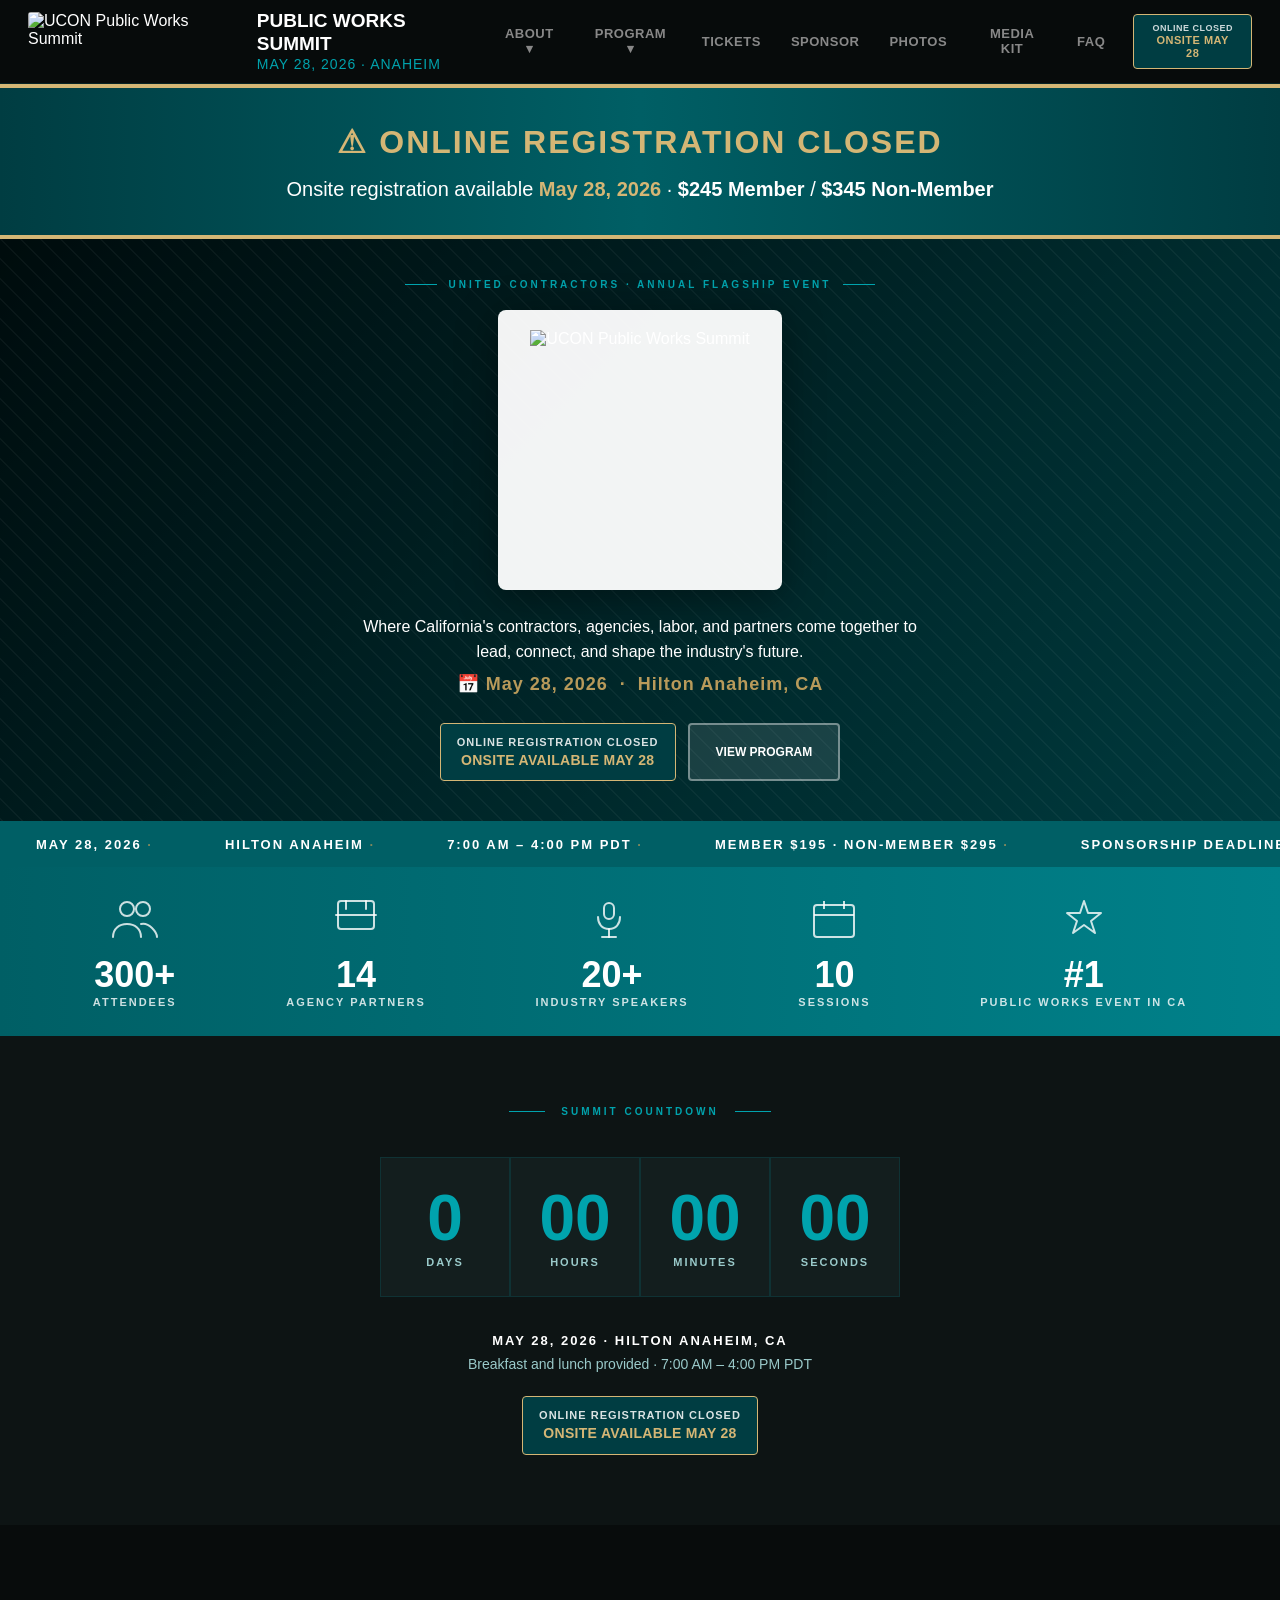
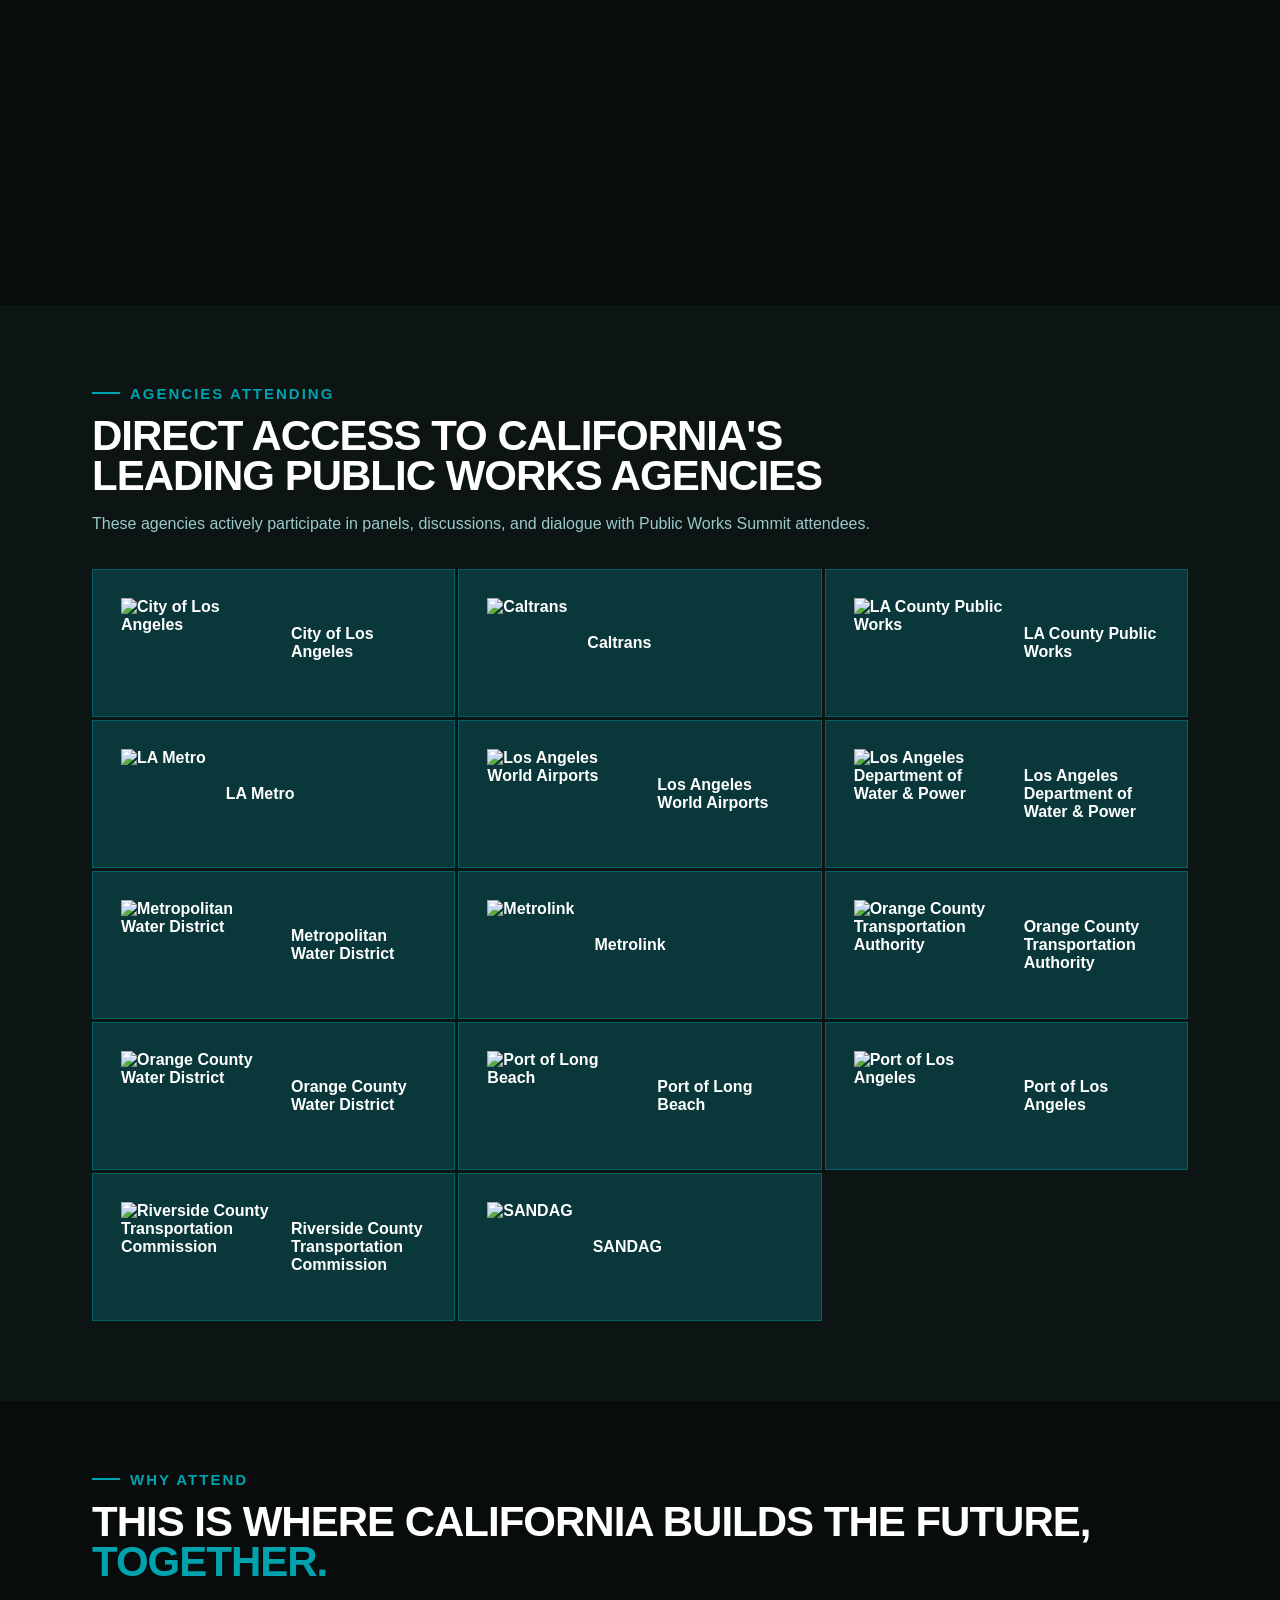
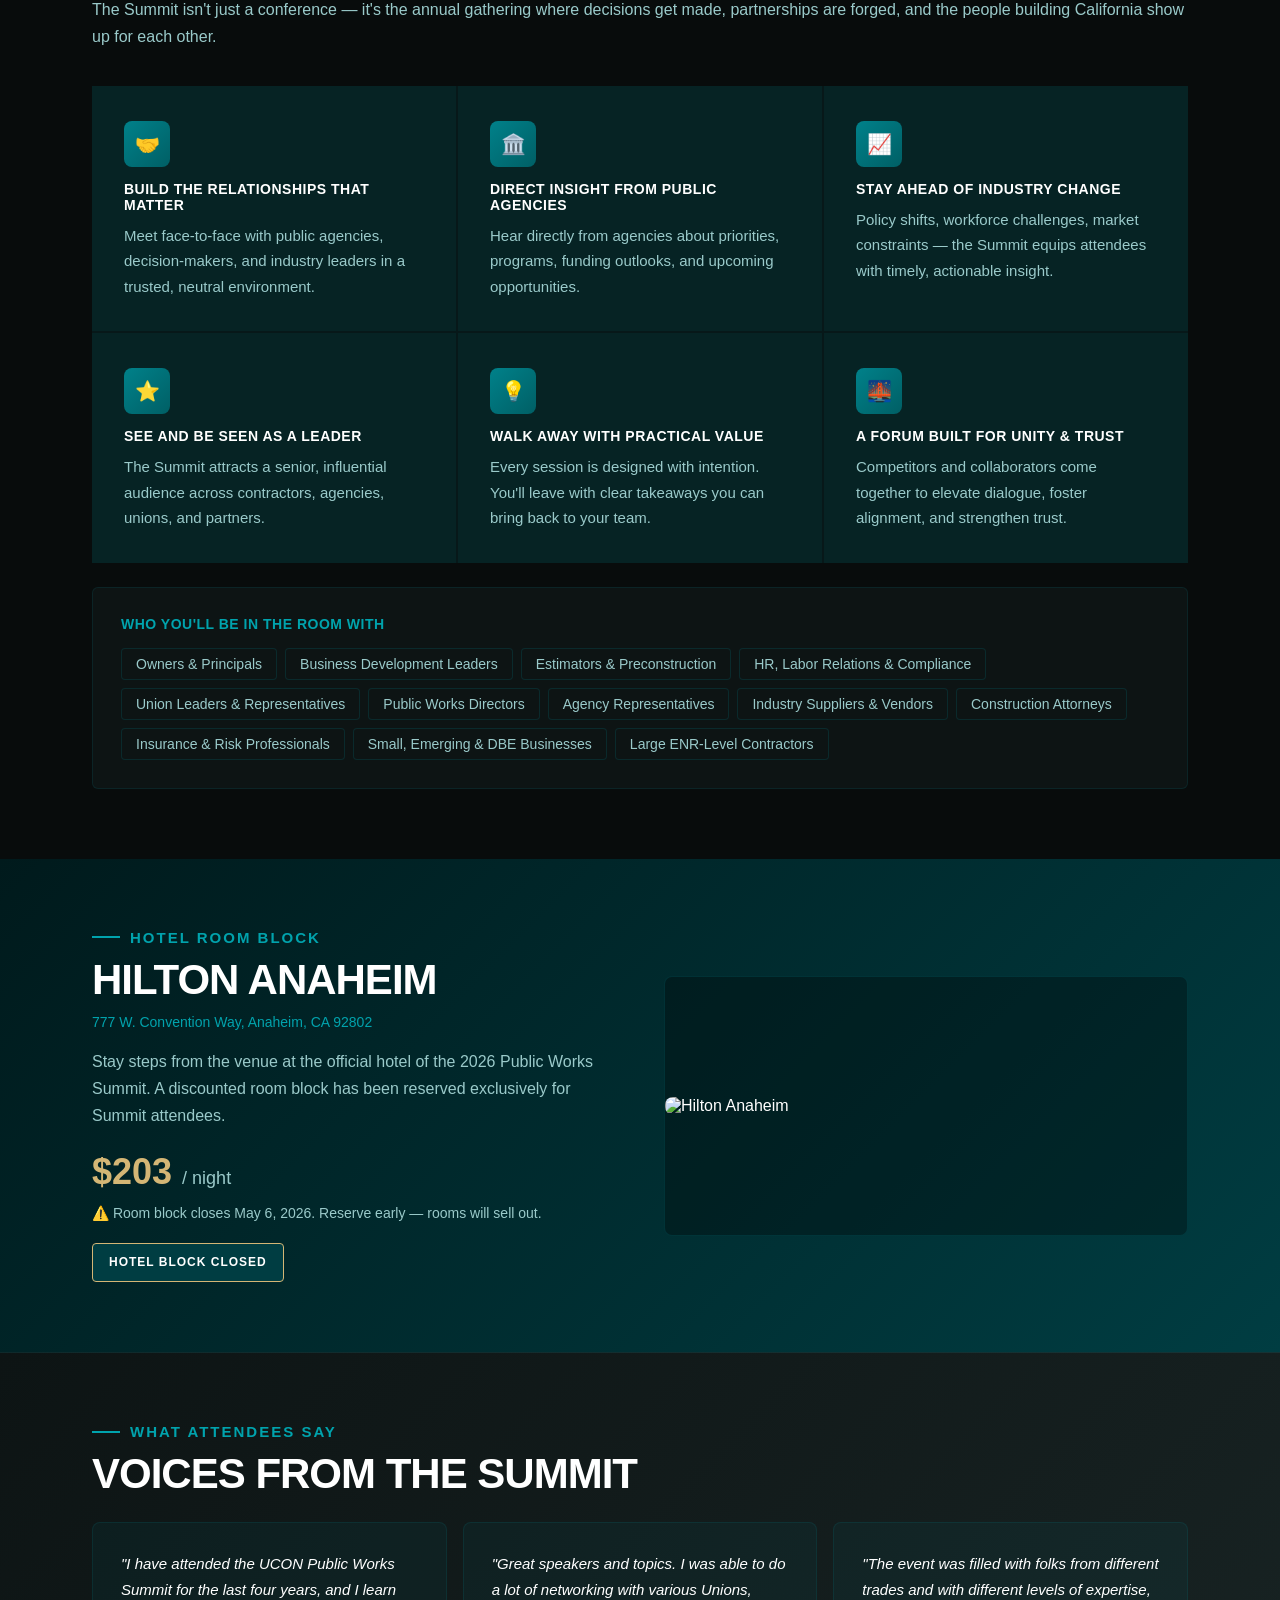
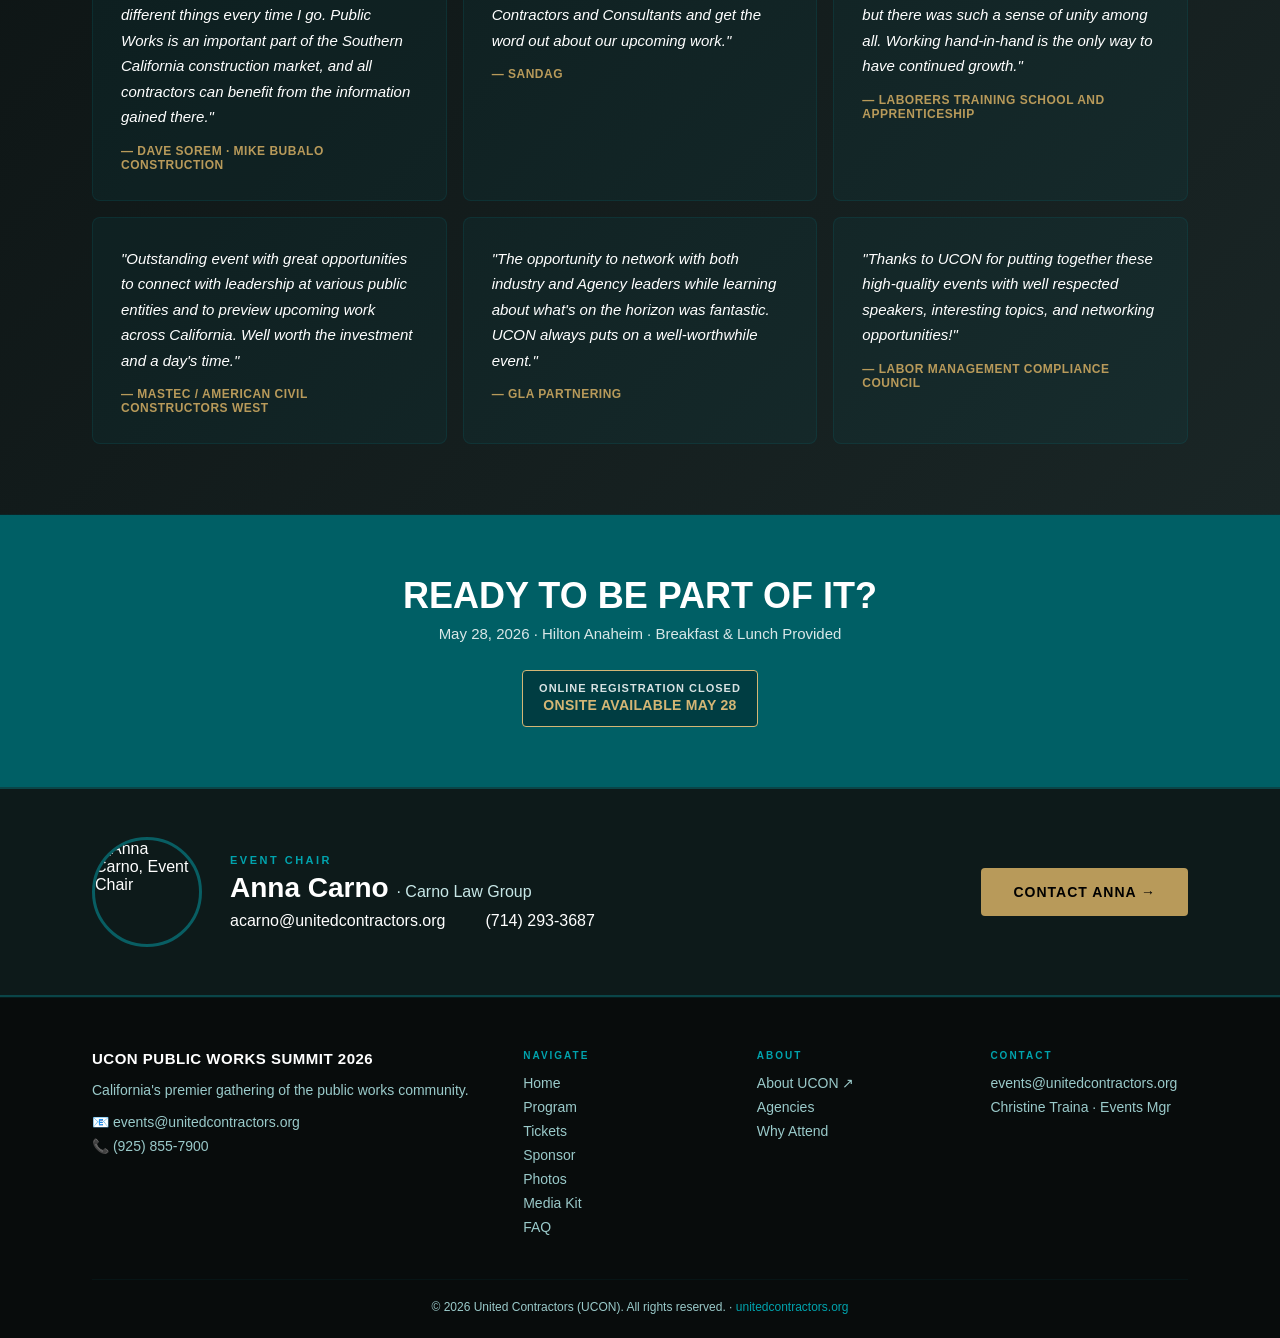
==== commit a0136b7f: "Update index.html v20" ====
--- a/index.html
+++ b/index.html
@@ -682,16 +682,16 @@
     <div class="nav-item"><button class="nav-btn" onclick="showPage('photos')">Photos</button></div>
     <div class="nav-item"><button class="nav-btn" onclick="showPage('media')">Media Kit</button></div>
     <div class="nav-item"><button class="nav-btn" onclick="showPage('faq')">FAQ</button></div>
-    <span class="register-btn" style="background:#003d42;color:#D4B675;border:1px solid #D4B675;cursor:default;">Registration Closed</span>
+    <span class="register-btn" style="background:#003d42;color:#D4B675;border:1px solid #D4B675;cursor:default;font-size:11px;line-height:1.2;padding:8px 14px;text-align:center;"><span style="display:block;font-size:9px;color:#fff;opacity:.8;font-weight:600;">Online Closed</span><span style="display:block;font-weight:900;">Onsite May 28</span></span>
   </div>
   <button class="hamburger" id="hamburger" onclick="toggleMobileMenu()" aria-label="Toggle menu">
     <span></span><span></span><span></span>
   </button>
 </nav>
 <!-- ===== SITE-WIDE NOTICE: Registration Closed ===== -->
-<div id="reg-closed-banner" style="background:linear-gradient(90deg,#003d42,#005F65,#003d42);border-top:2px solid #D4B675;border-bottom:2px solid #D4B675;padding:14px 16px;text-align:center;color:#fff;line-height:1.4;">
-  <div style="font-size:16px;font-weight:900;letter-spacing:1px;margin-bottom:3px;"><span style="color:#D4B675;">⚠ ONLINE REGISTRATION CLOSED</span></div>
-  <div style="font-size:13px;color:#fff;">Onsite registration available <strong style="color:#D4B675;">May 28, 2026</strong> · <strong>$245 Member</strong> / <strong>$345 Non-Member</strong></div>
+<div id="reg-closed-banner" style="background:linear-gradient(90deg,#003d42,#005F65,#003d42);border-top:4px solid #D4B675;border-bottom:4px solid #D4B675;padding:32px 20px;text-align:center;color:#fff;line-height:1.4;">
+  <div style="font-size:32px;font-weight:900;letter-spacing:2px;margin-bottom:10px;"><span style="color:#D4B675;">⚠ ONLINE REGISTRATION CLOSED</span></div>
+  <div style="font-size:20px;color:#fff;">Onsite registration available <strong style="color:#D4B675;">May 28, 2026</strong> · <strong>$245 Member</strong> / <strong>$345 Non-Member</strong></div>
 </div>
 
 <div class="mobile-menu" id="mobileMenu">
@@ -709,7 +709,7 @@
   <button onclick="window.open('https://www.unitedcontractors.org/who-we-are/ucon-team','_blank');closeMobileMenu()">Meet the UCON Team ↗</button>
   <button onclick="showPage('home');setTimeout(()=>document.getElementById('agencies').scrollIntoView({behavior:'smooth'}),100);closeMobileMenu()">Agencies</button>
   <button onclick="showPage('home');setTimeout(()=>document.getElementById('why-attend').scrollIntoView({behavior:'smooth'}),100);closeMobileMenu()">Why Attend</button>
-  <span class="mobile-register" style="background:#003d42;color:#D4B675;border:1px solid #D4B675;cursor:default;">Registration Closed</span>
+  <span class="mobile-register" style="background:#003d42;color:#D4B675;border:1px solid #D4B675;cursor:default;font-size:11px;line-height:1.2;padding:8px 14px;text-align:center;"><span style="display:block;font-size:9px;color:#fff;opacity:.8;font-weight:600;">Online Closed</span><span style="display:block;font-weight:900;">Onsite May 28</span></span>
 </div>
 </header>
 
@@ -724,7 +724,7 @@
       <div class="hero-tagline">Where California's contractors, agencies, labor, and partners come together to lead, connect, and shape the industry's future.</div>
       <div class="hero-date">📅 May 28, 2026 &nbsp;·&nbsp; Hilton Anaheim, CA</div>
       <div class="hero-btns">
-        <span class="btn-gold" style="cursor:default;background:#003d42 !important;color:#D4B675 !important;border:1px solid #D4B675 !important;">Online Registration Closed</span>
+        <span class="btn-gold" style="cursor:default;background:#003d42 !important;color:#fff !important;border:1px solid #D4B675 !important;text-align:center;line-height:1.4;padding:10px 16px !important;display:inline-block;"><span style="font-size:11px;letter-spacing:1px;text-transform:uppercase;opacity:.85;">Online Registration Closed</span><br><span style="font-size:14px;letter-spacing:.3px;color:#D4B675;font-weight:900;text-transform:uppercase;">Onsite Available May 28</span></span>
         <button class="btn-outline" onclick="showPage('program')">View Program</button>
       </div>
     </div>
@@ -767,7 +767,7 @@
     </div>
     <div class="cd-date">May 28, 2026 · Hilton Anaheim, CA</div>
     <div class="cd-sub">Breakfast and lunch provided · 7:00 AM – 4:00 PM PDT</div>
-    <span class="btn-gold" style="cursor:default;background:#003d42 !important;color:#D4B675 !important;border:1px solid #D4B675 !important;">Online Registration Closed</span>
+    <span class="btn-gold" style="cursor:default;background:#003d42 !important;color:#fff !important;border:1px solid #D4B675 !important;text-align:center;line-height:1.4;padding:10px 16px !important;display:inline-block;"><span style="font-size:11px;letter-spacing:1px;text-transform:uppercase;opacity:.85;">Online Registration Closed</span><br><span style="font-size:14px;letter-spacing:.3px;color:#D4B675;font-weight:900;text-transform:uppercase;">Onsite Available May 28</span></span>
   </div>
 
   <div class="img-strip">
@@ -833,7 +833,7 @@
           <p style="font-size:16px;color:#9acaca;line-height:1.7;margin-bottom:22px;">Stay steps from the venue at the official hotel of the 2026 Public Works Summit. A discounted room block has been reserved exclusively for Summit attendees.</p>
           <p style="font-size:36px;font-weight:900;color:var(--gold3);margin-bottom:12px;">$203 <span style="font-size:18px;font-weight:400;color:#9acaca;">/ night</span></p>
           <p style="font-size:14px;color:#9acaca;margin-bottom:22px;">⚠️ Room block closes May 6, 2026. Reserve early — rooms will sell out.</p>
-          <span class="btn-gold" style="cursor:default;background:#003d42 !important;color:#D4B675 !important;border:1px solid #D4B675 !important;">Hotel Block Closed</span>
+          <span class="btn-gold" style="cursor:default;background:#003d42 !important;color:#fff !important;border:1px solid #D4B675 !important;text-align:center;line-height:1.4;padding:10px 16px !important;display:inline-block;">Hotel Block Closed</span>
         </div>
         <div class="hotel-visual">
           <img src="https://drive.google.com/thumbnail?id=1qWc7NgJhp-btYsda0pHLbBjYWpZu5a3c&sz=w800" alt="Hilton Anaheim" style="width:100%;height:100%;object-fit:cover;border-radius:8px;">
@@ -863,7 +863,7 @@
     <p>May 28, 2026 · Hilton Anaheim · Breakfast &amp; Lunch Provided</p>
     <div class="cta-inner">
       
-      <span class="btn-cta-gold" style="cursor:default;background:#003d42 !important;color:#D4B675 !important;border:1px solid #D4B675 !important;">Online Registration Closed</span>
+      <span class="btn-cta-gold" style="cursor:default;background:#003d42 !important;color:#fff !important;border:1px solid #D4B675 !important;text-align:center;line-height:1.4;padding:10px 16px !important;display:inline-block;"><span style="font-size:11px;letter-spacing:1px;text-transform:uppercase;opacity:.85;">Online Registration Closed</span><br><span style="font-size:14px;letter-spacing:.3px;color:#D4B675;font-weight:900;text-transform:uppercase;">Onsite Available May 28</span></span>
     </div>
   </div>
 
@@ -1114,7 +1114,7 @@
       </div>
     </div>
   </div></section>
-  <div class="cta-block"><h2>Join Us May 28</h2><p>Be part of the 2026 summit</p><div class="cta-inner"><span class="btn-cta-gold" style="cursor:default;background:#003d42 !important;color:#D4B675 !important;border:1px solid #D4B675 !important;">Online Registration Closed</span></div></div>
+  <div class="cta-block"><h2>Join Us May 28</h2><p>Be part of the 2026 summit</p><div class="cta-inner"><span class="btn-cta-gold" style="cursor:default;background:#003d42 !important;color:#fff !important;border:1px solid #D4B675 !important;text-align:center;line-height:1.4;padding:10px 16px !important;display:inline-block;"><span style="font-size:11px;letter-spacing:1px;text-transform:uppercase;opacity:.85;">Online Registration Closed</span><br><span style="font-size:14px;letter-spacing:.3px;color:#D4B675;font-weight:900;text-transform:uppercase;">Onsite Available May 28</span></span></div></div>
 
   <!-- Anna Carno large panel -->
   <div style="background:#0d1a1a;padding:48px 0;border-top:2px solid rgba(0,196,208,.25);border-bottom:2px solid rgba(0,196,208,.25);"><div class="container" style="display:flex;align-items:center;justify-content:space-between;gap:28px;flex-wrap:wrap;"><div style="display:flex;align-items:center;gap:28px;flex-wrap:wrap;"><img src="https://i.imgur.com/jIYtIzC.jpeg" alt="Anna Carno, Event Chair" style="width:110px;height:110px;border-radius:50%;object-fit:cover;border:3px solid rgba(0,196,208,.4);flex-shrink:0;"><div><p style="font-size:11px;letter-spacing:2.5px;text-transform:uppercase;color:var(--teal3);font-weight:700;margin-bottom:6px;">Event Chair</p><p style="font-size:28px;font-weight:900;color:#fff;margin-bottom:4px;">Anna Carno <span style="font-size:16px;font-weight:400;color:#c8e8e8;">· Carno Law Group</span></p><div style="display:flex;flex-wrap:wrap;gap:20px;margin-top:8px;"><a onclick="window.location.href='mailto:acarno@unitedcontractors.org'" style="cursor:pointer;" style="color:var(--teal3);font-size:16px;font-weight:600;">acarno@unitedcontractors.org</a><a href="tel:+17142933687" style="color:var(--teal3);font-size:16px;font-weight:600;"><a href="tel:+17142933687" style="color:inherit;">(714) 293-3687</a></a></div></div></div><button onclick="window.location.href='mailto:acarno@unitedcontractors.org'" class="btn-gold" style="flex-shrink:0;font-size:14px;padding:16px 32px;">Contact Anna →</button></div></div>
@@ -1192,7 +1192,7 @@
     </div>
     <div class="acc-group">
       <div class="acc-group-title">Travel &amp; Accommodations</div>
-      <div class="acc-item"><button class="acc-hdr" onclick="toggleAcc(this)" aria-expanded="false">Is there a hotel room block?<span class="acc-chev">▼</span></button><div class="acc-body">Yes! A discounted room block is available at the <strong>Hilton Anaheim</strong> for <strong>$203/night</strong>. <span class="" style="cursor:default;background:#003d42 !important;color:#D4B675 !important;border:1px solid #D4B675 !important;">Hotel Block Closed</span><br><br>⚠️ The room block closes on <strong>May 6, 2026</strong>.</div></div>
+      <div class="acc-item"><button class="acc-hdr" onclick="toggleAcc(this)" aria-expanded="false">Is there a hotel room block?<span class="acc-chev">▼</span></button><div class="acc-body">Yes! A discounted room block is available at the <strong>Hilton Anaheim</strong> for <strong>$203/night</strong>. <span class="" style="cursor:default;background:#003d42 !important;color:#fff !important;border:1px solid #D4B675 !important;text-align:center;line-height:1.4;padding:10px 16px !important;display:inline-block;">Hotel Block Closed</span><br><br>⚠️ The room block closes on <strong>May 6, 2026</strong>.</div></div>
     </div>
     <div class="acc-group">
       <div class="acc-group-title">Speakers &amp; Sponsorship</div>
@@ -1205,7 +1205,7 @@
     </div>
   </div></section>
 
-  <div class="cta-block"><h2>Still Have Questions?</h2><p>Our team is happy to help</p><div class="cta-inner"><a onclick="window.location.href='mailto:events@unitedcontractors.org'" style="cursor:pointer;" class="btn-white">Email Us</a><span class="btn-cta-gold" style="cursor:default;background:#003d42 !important;color:#D4B675 !important;border:1px solid #D4B675 !important;">Online Registration Closed</span></div></div>
+  <div class="cta-block"><h2>Still Have Questions?</h2><p>Our team is happy to help</p><div class="cta-inner"><a onclick="window.location.href='mailto:events@unitedcontractors.org'" style="cursor:pointer;" class="btn-white">Email Us</a><span class="btn-cta-gold" style="cursor:default;background:#003d42 !important;color:#fff !important;border:1px solid #D4B675 !important;text-align:center;line-height:1.4;padding:10px 16px !important;display:inline-block;"><span style="font-size:11px;letter-spacing:1px;text-transform:uppercase;opacity:.85;">Online Registration Closed</span><br><span style="font-size:14px;letter-spacing:.3px;color:#D4B675;font-weight:900;text-transform:uppercase;">Onsite Available May 28</span></span></div></div>
 
   <!-- Anna Carno large panel -->
   <div style="background:#0d1a1a;padding:48px 0;border-top:2px solid rgba(0,196,208,.25);border-bottom:2px solid rgba(0,196,208,.25);"><div class="container" style="display:flex;align-items:center;justify-content:space-between;gap:28px;flex-wrap:wrap;"><div style="display:flex;align-items:center;gap:28px;flex-wrap:wrap;"><img src="https://i.imgur.com/jIYtIzC.jpeg" alt="Anna Carno, Event Chair" style="width:110px;height:110px;border-radius:50%;object-fit:cover;border:3px solid rgba(0,196,208,.4);flex-shrink:0;"><div><p style="font-size:11px;letter-spacing:2.5px;text-transform:uppercase;color:var(--teal3);font-weight:700;margin-bottom:6px;">Event Chair</p><p style="font-size:28px;font-weight:900;color:#fff;margin-bottom:4px;">Anna Carno <span style="font-size:16px;font-weight:400;color:#c8e8e8;">· Carno Law Group</span></p><div style="display:flex;flex-wrap:wrap;gap:20px;margin-top:8px;"><a onclick="window.location.href='mailto:acarno@unitedcontractors.org'" style="cursor:pointer;" style="color:var(--teal3);font-size:16px;font-weight:600;">acarno@unitedcontractors.org</a><a href="tel:+17142933687" style="color:var(--teal3);font-size:16px;font-weight:600;"><a href="tel:+17142933687" style="color:inherit;">(714) 293-3687</a></a></div></div></div><button onclick="window.location.href='mailto:acarno@unitedcontractors.org'" class="btn-gold" style="flex-shrink:0;font-size:14px;padding:16px 32px;">Contact Anna →</button></div></div>
@@ -1225,7 +1225,7 @@
 </div>
 
 <!-- STICKY MOBILE REGISTER -->
-<span class="sticky-register" style="background:#003d42;color:#D4B675;border:1px solid #D4B675;font-size:12px;line-height:1.3;text-align:center;padding:8px 14px;">Online Registration Closed<br><span style="color:#fff;font-size:10px;font-weight:400;">Onsite registration available May 28</span></span>
+<span class="sticky-register" style="background:#003d42;color:#fff;border:1px solid #D4B675;font-size:11px;line-height:1.3;text-align:center;padding:8px 14px;"><span style="font-size:10px;opacity:.85;">Online Registration Closed</span><br><span style="color:#D4B675;font-size:13px;font-weight:900;text-transform:uppercase;">Onsite Available May 28</span></span>
 
 <!-- SCROLL TO TOP -->
 <button class="scroll-top" id="scrollTop" onclick="window.scrollTo({top:0,behavior:'smooth'})" aria-label="Scroll to top">↑</button>
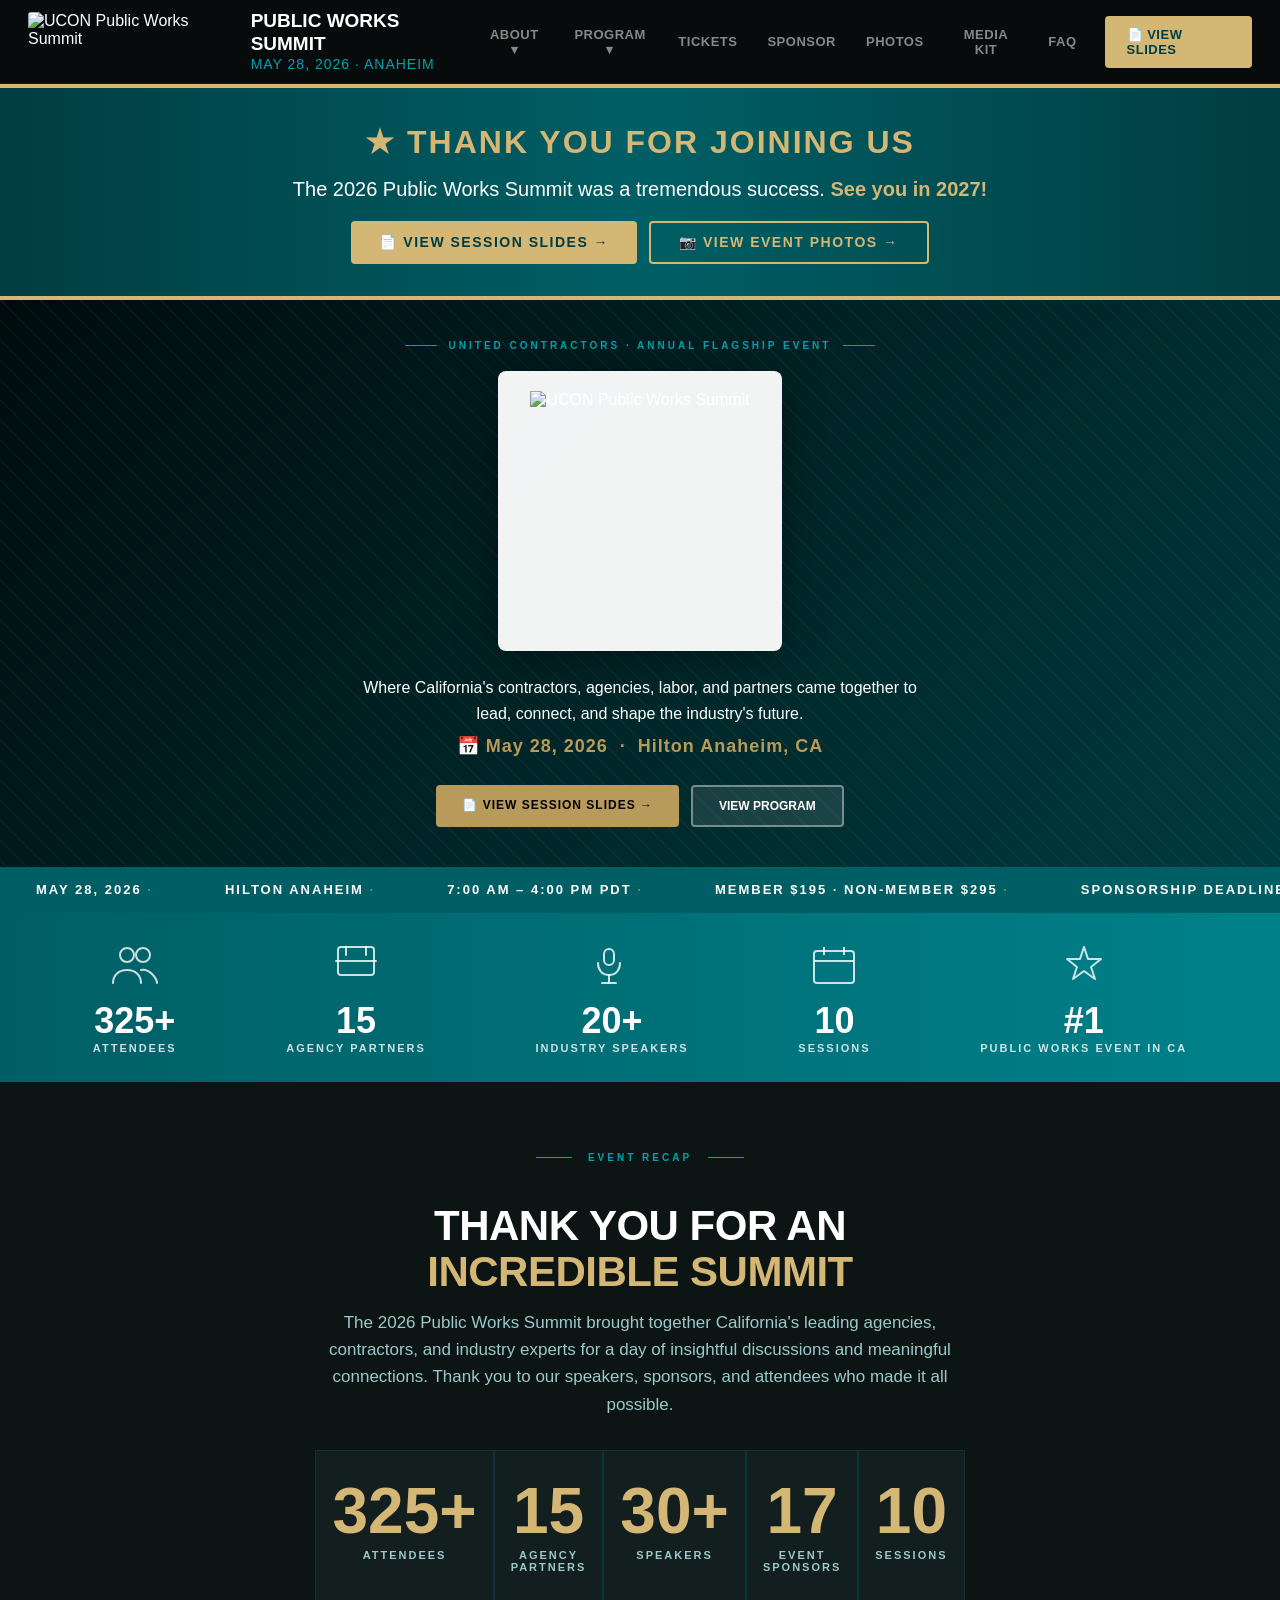
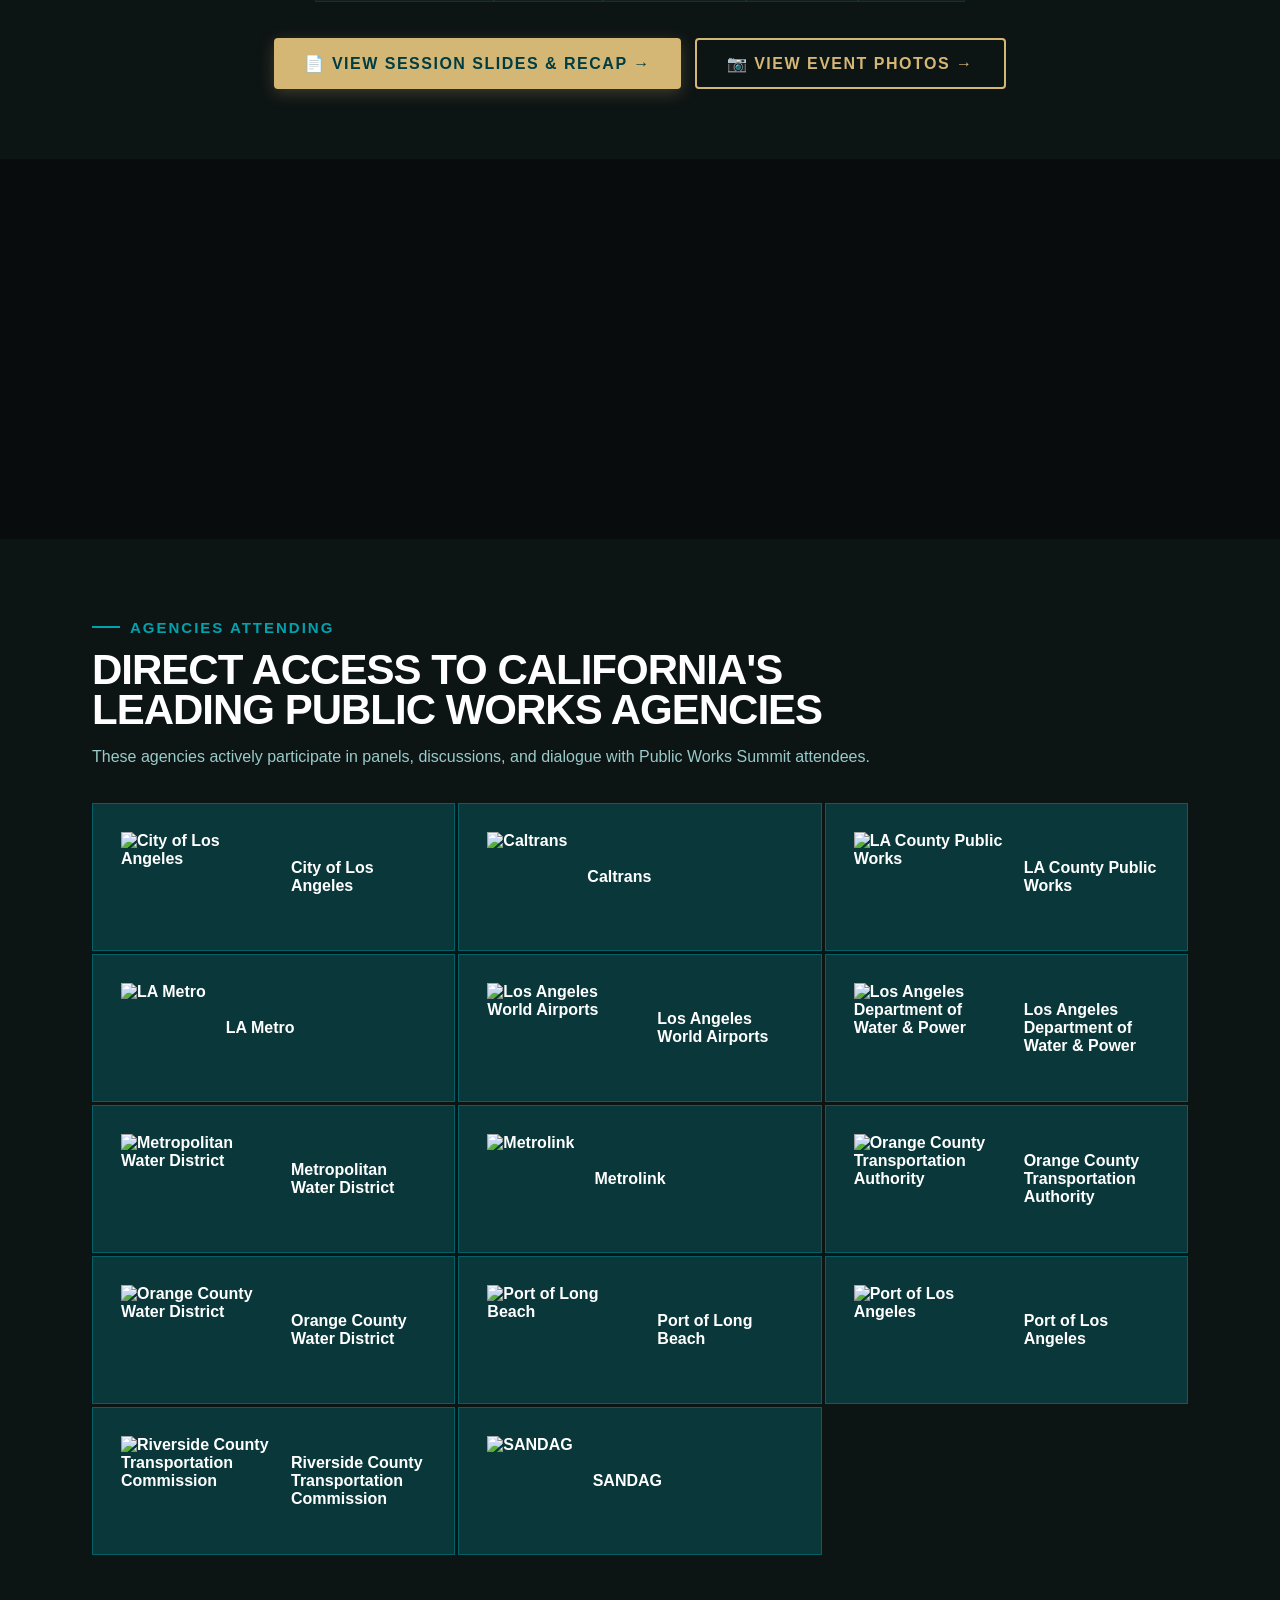
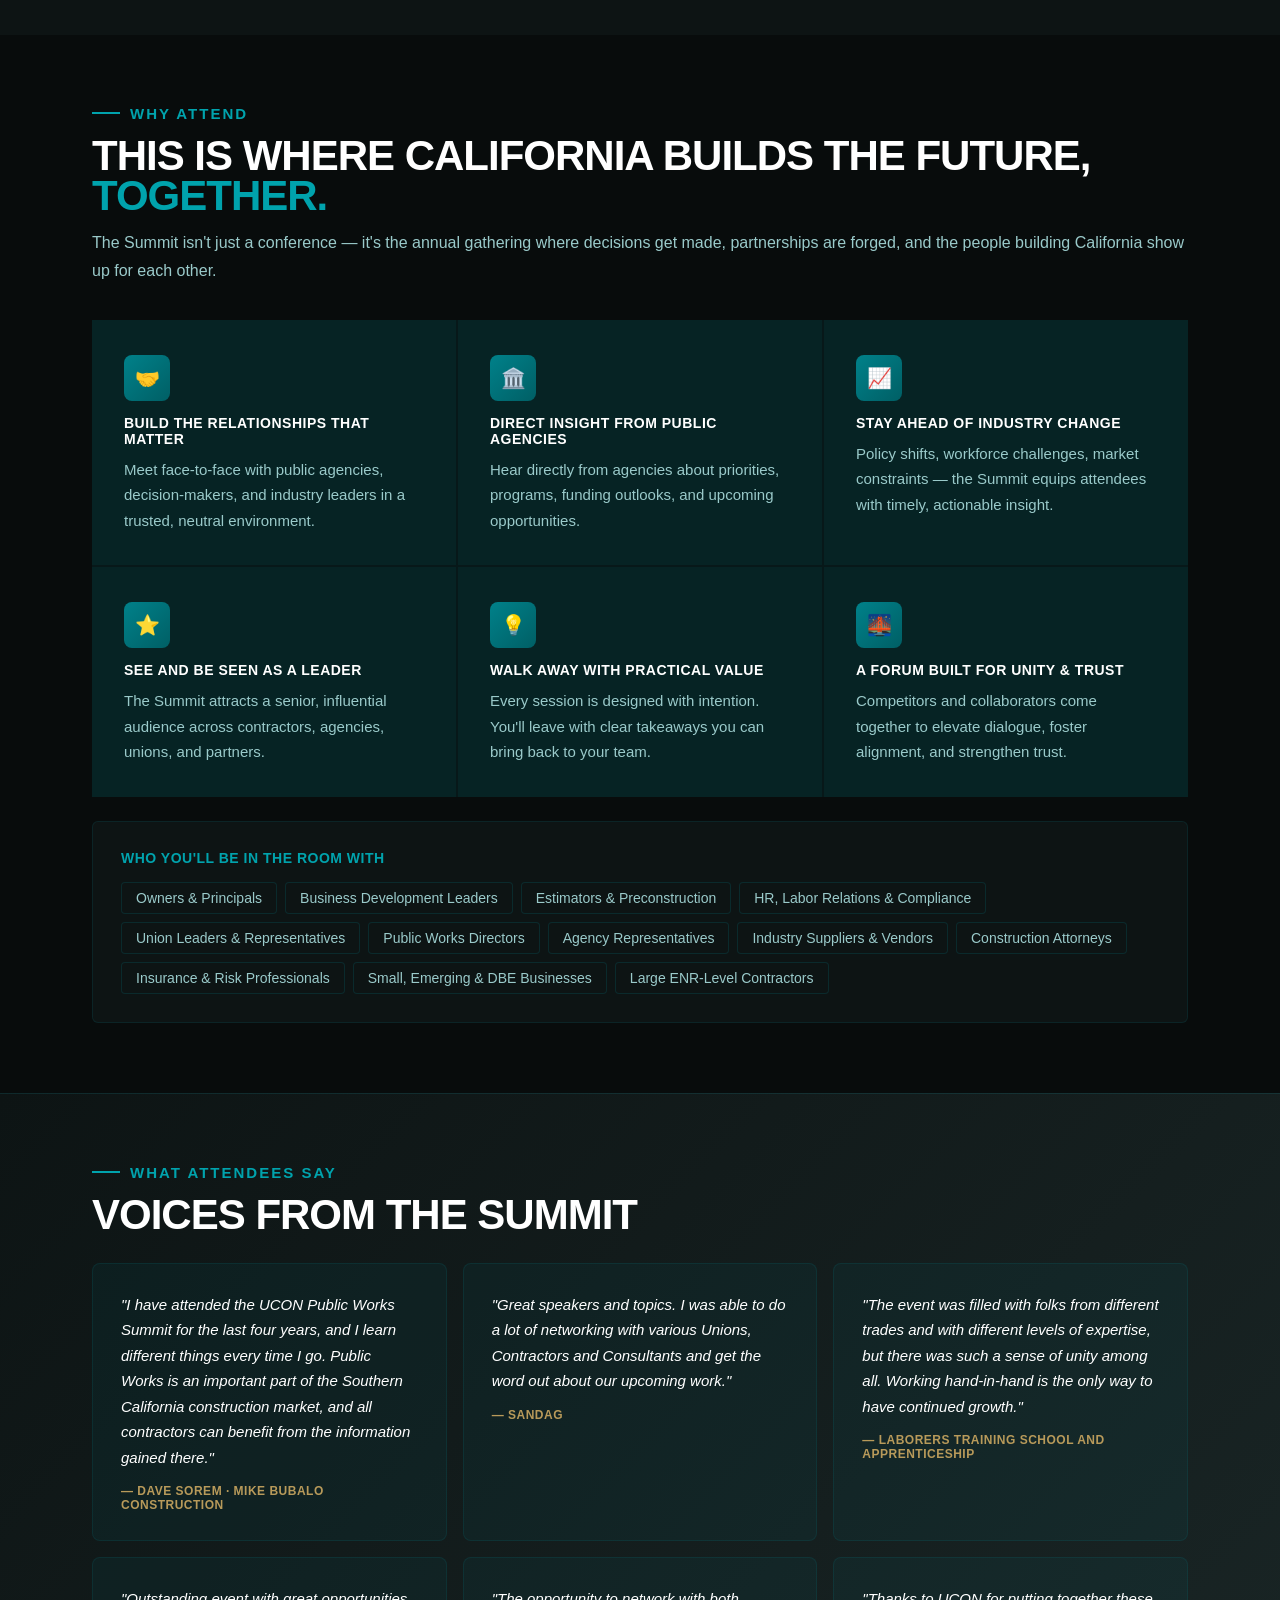
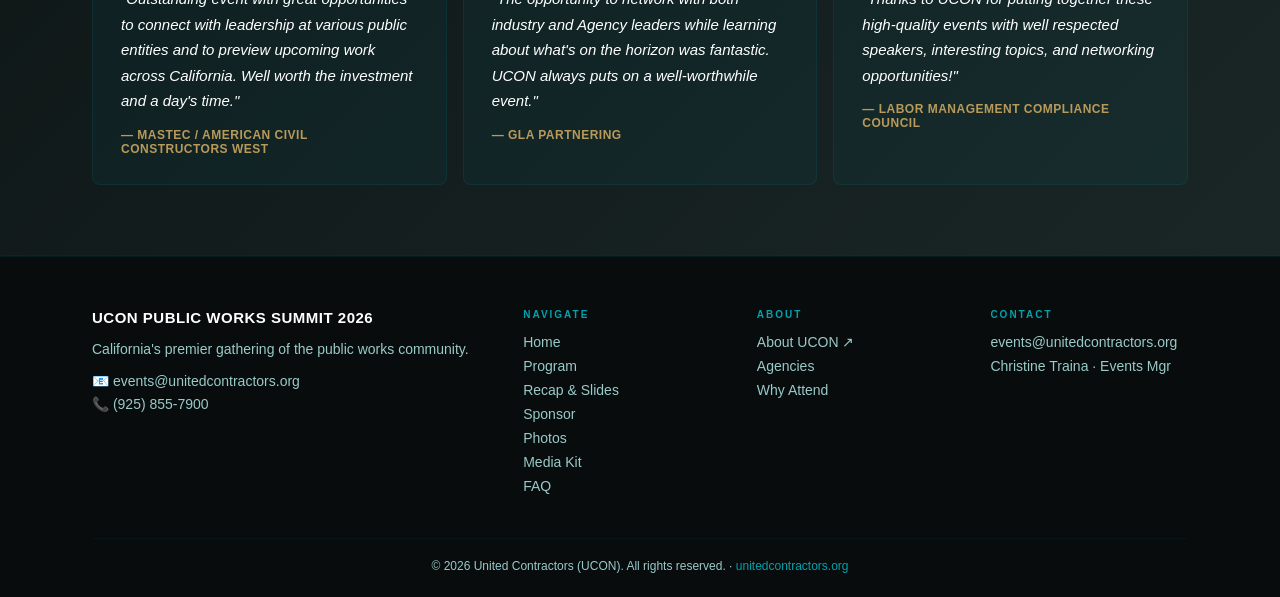
==== commit 9e916521: "Update index.html v21" ====
--- a/index.html
+++ b/index.html
@@ -499,27 +499,10 @@
 // Countdown - wrapped in DOMContentLoaded so elements exist
 document.addEventListener('DOMContentLoaded',function(){
   function updateCountdown(){
-    var target=new Date('2026-05-28T07:00:00-07:00');
-    var now=new Date();
-    var diff=target-now;
-    if(diff<=0){
-      document.getElementById('cd-days').textContent='0';
-      document.getElementById('cd-hours').textContent='00';
-      document.getElementById('cd-mins').textContent='00';
-      document.getElementById('cd-secs').textContent='00';
-      return;
-    }
-    var d=Math.floor(diff/86400000);
-    var h=Math.floor((diff%86400000)/3600000);
-    var m=Math.floor((diff%3600000)/60000);
-    var s=Math.floor((diff%60000)/1000);
-    document.getElementById('cd-days').textContent=d;
-    document.getElementById('cd-hours').textContent=String(h).padStart(2,'0');
-    document.getElementById('cd-mins').textContent=String(m).padStart(2,'0');
-    document.getElementById('cd-secs').textContent=String(s).padStart(2,'0');
+    // Event has concluded — countdown disabled
+    return;
   }
-  updateCountdown();
-  setInterval(updateCountdown,1000);
+  // countdown disabled — event has concluded
 });
 
 // Mobile tap support for session descriptions
@@ -682,16 +665,20 @@
     <div class="nav-item"><button class="nav-btn" onclick="showPage('photos')">Photos</button></div>
     <div class="nav-item"><button class="nav-btn" onclick="showPage('media')">Media Kit</button></div>
     <div class="nav-item"><button class="nav-btn" onclick="showPage('faq')">FAQ</button></div>
-    <span class="register-btn" style="background:#003d42;color:#D4B675;border:1px solid #D4B675;cursor:default;font-size:11px;line-height:1.2;padding:8px 14px;text-align:center;"><span style="display:block;font-size:9px;color:#fff;opacity:.8;font-weight:600;">Online Closed</span><span style="display:block;font-weight:900;">Onsite May 28</span></span>
+    <a href="https://www.unitedcontractors.org/news/ucons-public-works-summit" target="_blank" class="register-btn" style="background:#D4B675;color:#003d42;">📄 View Slides</a>
   </div>
   <button class="hamburger" id="hamburger" onclick="toggleMobileMenu()" aria-label="Toggle menu">
     <span></span><span></span><span></span>
   </button>
 </nav>
-<!-- ===== SITE-WIDE NOTICE: Registration Closed ===== -->
-<div id="reg-closed-banner" style="background:linear-gradient(90deg,#003d42,#005F65,#003d42);border-top:4px solid #D4B675;border-bottom:4px solid #D4B675;padding:32px 20px;text-align:center;color:#fff;line-height:1.4;">
-  <div style="font-size:32px;font-weight:900;letter-spacing:2px;margin-bottom:10px;"><span style="color:#D4B675;">⚠ ONLINE REGISTRATION CLOSED</span></div>
-  <div style="font-size:20px;color:#fff;">Onsite registration available <strong style="color:#D4B675;">May 28, 2026</strong> · <strong>$245 Member</strong> / <strong>$345 Non-Member</strong></div>
+<!-- ===== SITE-WIDE NOTICE: Post-Event ===== -->
+<div id="post-event-banner" style="background:linear-gradient(90deg,#003d42,#005F65,#003d42);border-top:4px solid #D4B675;border-bottom:4px solid #D4B675;padding:32px 20px;text-align:center;color:#fff;line-height:1.4;">
+  <div style="font-size:32px;font-weight:900;letter-spacing:2px;margin-bottom:10px;"><span style="color:#D4B675;">★ THANK YOU FOR JOINING US</span></div>
+  <div style="font-size:20px;color:#fff;margin-bottom:18px;">The 2026 Public Works Summit was a tremendous success. <strong style="color:#D4B675;">See you in 2027!</strong></div>
+  <div style="display:flex;justify-content:center;gap:12px;flex-wrap:wrap;">
+    <a href="https://www.unitedcontractors.org/news/ucons-public-works-summit" target="_blank" style="display:inline-block;background:#D4B675;color:#003d42;font-weight:900;font-size:14px;letter-spacing:1.5px;text-transform:uppercase;padding:12px 28px;border-radius:4px;text-decoration:none;">📄 View Session Slides →</a>
+    <a href="https://www.breslowimaging.com/Business/United-Contractors/UCON-2026-Public-Works-Summit" target="_blank" style="display:inline-block;background:transparent;color:#D4B675;border:2px solid #D4B675;font-weight:900;font-size:14px;letter-spacing:1.5px;text-transform:uppercase;padding:10px 28px;border-radius:4px;text-decoration:none;">📷 View Event Photos →</a>
+  </div>
 </div>
 
 <div class="mobile-menu" id="mobileMenu">
@@ -709,7 +696,7 @@
   <button onclick="window.open('https://www.unitedcontractors.org/who-we-are/ucon-team','_blank');closeMobileMenu()">Meet the UCON Team ↗</button>
   <button onclick="showPage('home');setTimeout(()=>document.getElementById('agencies').scrollIntoView({behavior:'smooth'}),100);closeMobileMenu()">Agencies</button>
   <button onclick="showPage('home');setTimeout(()=>document.getElementById('why-attend').scrollIntoView({behavior:'smooth'}),100);closeMobileMenu()">Why Attend</button>
-  <span class="mobile-register" style="background:#003d42;color:#D4B675;border:1px solid #D4B675;cursor:default;font-size:11px;line-height:1.2;padding:8px 14px;text-align:center;"><span style="display:block;font-size:9px;color:#fff;opacity:.8;font-weight:600;">Online Closed</span><span style="display:block;font-weight:900;">Onsite May 28</span></span>
+  <a href="https://www.unitedcontractors.org/news/ucons-public-works-summit" target="_blank" class="mobile-register" style="background:#D4B675;color:#003d42;">📄 View Slides</a>
 </div>
 </header>
 
@@ -721,10 +708,10 @@
     <div class="hero-content">
       <div class="hero-eyebrow"><div class="hero-eyebrow-line"></div><span>United Contractors · Annual Flagship Event</span><div class="hero-eyebrow-line"></div></div>
       <div class="hero-logo-wrap"><img src="https://i.imgur.com/2HXNTGT.jpeg" alt="UCON Public Works Summit" class="hero-logo-img"></div>
-      <div class="hero-tagline">Where California's contractors, agencies, labor, and partners come together to lead, connect, and shape the industry's future.</div>
+      <div class="hero-tagline">Where California's contractors, agencies, labor, and partners came together to lead, connect, and shape the industry's future.</div>
       <div class="hero-date">📅 May 28, 2026 &nbsp;·&nbsp; Hilton Anaheim, CA</div>
       <div class="hero-btns">
-        <span class="btn-gold" style="cursor:default;background:#003d42 !important;color:#fff !important;border:1px solid #D4B675 !important;text-align:center;line-height:1.4;padding:10px 16px !important;display:inline-block;"><span style="font-size:11px;letter-spacing:1px;text-transform:uppercase;opacity:.85;">Online Registration Closed</span><br><span style="font-size:14px;letter-spacing:.3px;color:#D4B675;font-weight:900;text-transform:uppercase;">Onsite Available May 28</span></span>
+        <a href="https://www.unitedcontractors.org/news/ucons-public-works-summit" target="_blank" class="btn-gold">📄 View Session Slides →</a>
         <button class="btn-outline" onclick="showPage('program')">View Program</button>
       </div>
     </div>
@@ -737,7 +724,7 @@
     <span class="ticker-item">Member $195 · Non-Member $295 <span class="ticker-sep">·</span></span>
     <span class="ticker-item">Sponsorship Deadline May 7 <span class="ticker-sep">·</span></span>
     <span class="ticker-item">Hotel Block Closes May 6 <span class="ticker-sep">·</span></span>
-    <span class="ticker-item">14 Agencies Attending <span class="ticker-sep">·</span></span>
+    <span class="ticker-item">15 Agencies Attended <span class="ticker-sep">·</span></span>
     <span class="ticker-item">5th Annual Summit <span class="ticker-sep">·</span></span>
     <span class="ticker-item">May 28, 2026 <span class="ticker-sep">·</span></span>
     <span class="ticker-item">Hilton Anaheim <span class="ticker-sep">·</span></span>
@@ -745,29 +732,33 @@
     <span class="ticker-item">Member $195 · Non-Member $295 <span class="ticker-sep">·</span></span>
     <span class="ticker-item">Sponsorship Deadline May 7 <span class="ticker-sep">·</span></span>
     <span class="ticker-item">Hotel Block Closes May 6 <span class="ticker-sep">·</span></span>
-    <span class="ticker-item">14 Agencies Attending <span class="ticker-sep">·</span></span>
+    <span class="ticker-item">15 Agencies Attended <span class="ticker-sep">·</span></span>
     <span class="ticker-item">5th Annual Summit <span class="ticker-sep">·</span></span>
   </div></div>
 
   <div class="stats-bar">
-    <div class="stat-item"><svg width="52" height="52" viewBox="0 0 52 52" fill="none" style="margin:0 auto 10px;display:block;"><circle cx="18" cy="14" r="7" stroke="rgba(255,255,255,0.8)" stroke-width="2" fill="none"/><circle cx="34" cy="14" r="7" stroke="rgba(255,255,255,0.8)" stroke-width="2" fill="none"/><path d="M4 42c0-8 6-13 14-13s14 5 14 13" stroke="rgba(255,255,255,0.8)" stroke-width="2" fill="none" stroke-linecap="round"/><path d="M32 29c4-1 8 1 11 4s5 6 5 9" stroke="rgba(255,255,255,0.8)" stroke-width="2" fill="none" stroke-linecap="round"/></svg><div class="stat-num">300+</div><div class="stat-label">Attendees</div></div>
-    <div class="stat-item"><svg width="52" height="52" viewBox="0 0 52 52" fill="none" style="margin:0 auto 10px;display:block;"><rect x="8" y="6" width="36" height="28" rx="3" stroke="rgba(255,255,255,0.8)" stroke-width="2" fill="none"/><path d="M6 20h40M16 6v8M36 6v8" stroke="rgba(255,255,255,0.8)" stroke-width="2" stroke-linecap="round"/></svg><div class="stat-num">14</div><div class="stat-label">Agency Partners</div></div>
+    <div class="stat-item"><svg width="52" height="52" viewBox="0 0 52 52" fill="none" style="margin:0 auto 10px;display:block;"><circle cx="18" cy="14" r="7" stroke="rgba(255,255,255,0.8)" stroke-width="2" fill="none"/><circle cx="34" cy="14" r="7" stroke="rgba(255,255,255,0.8)" stroke-width="2" fill="none"/><path d="M4 42c0-8 6-13 14-13s14 5 14 13" stroke="rgba(255,255,255,0.8)" stroke-width="2" fill="none" stroke-linecap="round"/><path d="M32 29c4-1 8 1 11 4s5 6 5 9" stroke="rgba(255,255,255,0.8)" stroke-width="2" fill="none" stroke-linecap="round"/></svg><div class="stat-num">325+</div><div class="stat-label">Attendees</div></div>
+    <div class="stat-item"><svg width="52" height="52" viewBox="0 0 52 52" fill="none" style="margin:0 auto 10px;display:block;"><rect x="8" y="6" width="36" height="28" rx="3" stroke="rgba(255,255,255,0.8)" stroke-width="2" fill="none"/><path d="M6 20h40M16 6v8M36 6v8" stroke="rgba(255,255,255,0.8)" stroke-width="2" stroke-linecap="round"/></svg><div class="stat-num">15</div><div class="stat-label">Agency Partners</div></div>
     <div class="stat-item"><svg width="52" height="52" viewBox="0 0 52 52" fill="none" style="margin:0 auto 10px;display:block;"><rect x="18" y="8" width="10" height="16" rx="5" stroke="rgba(255,255,255,0.8)" stroke-width="2" fill="none"/><path d="M12 22c0 7 4 12 11 12s11-5 11-12" stroke="rgba(255,255,255,0.8)" stroke-width="2" stroke-linecap="round" fill="none"/><line x1="23" y1="34" x2="23" y2="42" stroke="rgba(255,255,255,0.8)" stroke-width="2" stroke-linecap="round"/><line x1="16" y1="42" x2="30" y2="42" stroke="rgba(255,255,255,0.8)" stroke-width="2" stroke-linecap="round"/></svg><div class="stat-num">20+</div><div class="stat-label">Industry Speakers</div></div>
     <div class="stat-item"><svg width="52" height="52" viewBox="0 0 52 52" fill="none" style="margin:0 auto 10px;display:block;"><rect x="6" y="10" width="40" height="32" rx="3" stroke="rgba(255,255,255,0.8)" stroke-width="2" fill="none"/><path d="M6 20h40M16 6v8M36 6v8" stroke="rgba(255,255,255,0.8)" stroke-width="2"/></svg><div class="stat-num">10</div><div class="stat-label">Sessions</div></div>
     <div class="stat-item"><svg width="52" height="52" viewBox="0 0 52 52" fill="none" style="margin:0 auto 10px;display:block;"><path d="M26 6l4 12h13l-10 8 4 12-11-8-11 8 4-12-10-8h13z" stroke="rgba(255,255,255,0.8)" stroke-width="2" fill="none" stroke-linejoin="round"/></svg><div class="stat-num">#1</div><div class="stat-label">Public Works Event in CA</div></div>
   </div>
 
   <div class="countdown-section">
-    <div class="section-eyebrow"><div class="section-eyebrow-line"></div><span>Summit Countdown</span><div class="section-eyebrow-line"></div></div>
+    <div class="section-eyebrow"><div class="section-eyebrow-line"></div><span>Event Recap</span><div class="section-eyebrow-line"></div></div>
+    <h2 style="font-size:clamp(28px,4vw,42px);font-weight:900;text-transform:uppercase;color:#fff;text-align:center;margin:18px 0 14px;letter-spacing:-.5px;line-height:1.1;">Thank You for an<br><span style="color:#D4B675;">Incredible Summit</span></h2>
+    <p style="font-size:17px;color:#9acaca;text-align:center;max-width:680px;margin:0 auto 32px;line-height:1.6;">The 2026 Public Works Summit brought together California's leading agencies, contractors, and industry experts for a day of insightful discussions and meaningful connections. Thank you to our speakers, sponsors, and attendees who made it all possible.</p>
     <div class="cd-grid">
-      <div class="cd-block"><div class="cd-num" id="cd-days">--</div><div class="cd-lbl">Days</div></div>
-      <div class="cd-block"><div class="cd-num" id="cd-hours">--</div><div class="cd-lbl">Hours</div></div>
-      <div class="cd-block"><div class="cd-num" id="cd-mins">--</div><div class="cd-lbl">Minutes</div></div>
-      <div class="cd-block"><div class="cd-num" id="cd-secs">--</div><div class="cd-lbl">Seconds</div></div>
-    </div>
-    <div class="cd-date">May 28, 2026 · Hilton Anaheim, CA</div>
-    <div class="cd-sub">Breakfast and lunch provided · 7:00 AM – 4:00 PM PDT</div>
-    <span class="btn-gold" style="cursor:default;background:#003d42 !important;color:#fff !important;border:1px solid #D4B675 !important;text-align:center;line-height:1.4;padding:10px 16px !important;display:inline-block;"><span style="font-size:11px;letter-spacing:1px;text-transform:uppercase;opacity:.85;">Online Registration Closed</span><br><span style="font-size:14px;letter-spacing:.3px;color:#D4B675;font-weight:900;text-transform:uppercase;">Onsite Available May 28</span></span>
+      <div class="cd-block"><div class="cd-num" style="color:#D4B675;">325+</div><div class="cd-lbl">Attendees</div></div>
+      <div class="cd-block"><div class="cd-num" style="color:#D4B675;">15</div><div class="cd-lbl">Agency Partners</div></div>
+      <div class="cd-block"><div class="cd-num" style="color:#D4B675;">30+</div><div class="cd-lbl">Speakers</div></div>
+      <div class="cd-block"><div class="cd-num" style="color:#D4B675;">17</div><div class="cd-lbl">Event Sponsors</div></div>
+      <div class="cd-block"><div class="cd-num" style="color:#D4B675;">10</div><div class="cd-lbl">Sessions</div></div>
+    </div>
+    <div style="text-align:center;margin-top:36px;display:flex;justify-content:center;gap:14px;flex-wrap:wrap;">
+      <a href="https://www.unitedcontractors.org/news/ucons-public-works-summit" target="_blank" style="display:inline-block;background:#D4B675;color:#003d42;font-weight:900;font-size:16px;letter-spacing:1.5px;text-transform:uppercase;padding:16px 30px;border-radius:4px;text-decoration:none;box-shadow:0 4px 16px rgba(212,182,117,0.25);">📄 View Session Slides &amp; Recap →</a>
+      <a href="https://www.breslowimaging.com/Business/United-Contractors/UCON-2026-Public-Works-Summit" target="_blank" style="display:inline-block;background:transparent;color:#D4B675;border:2px solid #D4B675;font-weight:900;font-size:16px;letter-spacing:1.5px;text-transform:uppercase;padding:14px 30px;border-radius:4px;text-decoration:none;">📷 View Event Photos →</a>
+    </div>
   </div>
 
   <div class="img-strip">
@@ -823,24 +814,7 @@
   </section>
 
   <!-- HOTEL -->
-  <section id="hotel" class="hotel-section">
-    <div class="container">
-      <div class="hotel-grid">
-        <div>
-          <div class="section-label"><div class="section-label-line"></div><span>Hotel Room Block</span></div>
-          <h2 class="section-title">Hilton Anaheim</h2>
-          <p style="color:var(--teal3);font-size:14px;margin-bottom:18px;">777 W. Convention Way, Anaheim, CA 92802</p>
-          <p style="font-size:16px;color:#9acaca;line-height:1.7;margin-bottom:22px;">Stay steps from the venue at the official hotel of the 2026 Public Works Summit. A discounted room block has been reserved exclusively for Summit attendees.</p>
-          <p style="font-size:36px;font-weight:900;color:var(--gold3);margin-bottom:12px;">$203 <span style="font-size:18px;font-weight:400;color:#9acaca;">/ night</span></p>
-          <p style="font-size:14px;color:#9acaca;margin-bottom:22px;">⚠️ Room block closes May 6, 2026. Reserve early — rooms will sell out.</p>
-          <span class="btn-gold" style="cursor:default;background:#003d42 !important;color:#fff !important;border:1px solid #D4B675 !important;text-align:center;line-height:1.4;padding:10px 16px !important;display:inline-block;">Hotel Block Closed</span>
-        </div>
-        <div class="hotel-visual">
-          <img src="https://drive.google.com/thumbnail?id=1qWc7NgJhp-btYsda0pHLbBjYWpZu5a3c&sz=w800" alt="Hilton Anaheim" style="width:100%;height:100%;object-fit:cover;border-radius:8px;">
-        </div>
-      </div>
-    </div>
-  </section>
+  
 
   <!-- TESTIMONIALS - Metrolink/SCRRA removed, 2 rows of 3 -->
   <div class="testimonials">
@@ -858,17 +832,6 @@
     </div>
   </div>
 
-  <div class="cta-block">
-    <h2>Ready to Be Part of It?</h2>
-    <p>May 28, 2026 · Hilton Anaheim · Breakfast &amp; Lunch Provided</p>
-    <div class="cta-inner">
-      
-      <span class="btn-cta-gold" style="cursor:default;background:#003d42 !important;color:#fff !important;border:1px solid #D4B675 !important;text-align:center;line-height:1.4;padding:10px 16px !important;display:inline-block;"><span style="font-size:11px;letter-spacing:1px;text-transform:uppercase;opacity:.85;">Online Registration Closed</span><br><span style="font-size:14px;letter-spacing:.3px;color:#D4B675;font-weight:900;text-transform:uppercase;">Onsite Available May 28</span></span>
-    </div>
-  </div>
-
-  <!-- Anna Carno large panel -->
-  <div style="background:#0d1a1a;padding:48px 0;border-top:2px solid rgba(0,196,208,.25);border-bottom:2px solid rgba(0,196,208,.25);"><div class="container" style="display:flex;align-items:center;justify-content:space-between;gap:28px;flex-wrap:wrap;"><div style="display:flex;align-items:center;gap:28px;flex-wrap:wrap;"><img src="https://i.imgur.com/jIYtIzC.jpeg" alt="Anna Carno, Event Chair" style="width:110px;height:110px;border-radius:50%;object-fit:cover;border:3px solid rgba(0,196,208,.4);flex-shrink:0;"><div><p style="font-size:11px;letter-spacing:2.5px;text-transform:uppercase;color:var(--teal3);font-weight:700;margin-bottom:6px;">Event Chair</p><p style="font-size:28px;font-weight:900;color:#fff;margin-bottom:4px;">Anna Carno <span style="font-size:16px;font-weight:400;color:#c8e8e8;">· Carno Law Group</span></p><div style="display:flex;flex-wrap:wrap;gap:20px;margin-top:8px;"><a onclick="window.location.href='mailto:acarno@unitedcontractors.org'" style="cursor:pointer;" style="color:var(--teal3);font-size:16px;font-weight:600;">acarno@unitedcontractors.org</a><a href="tel:+17142933687" style="color:var(--teal3);font-size:16px;font-weight:600;"><a href="tel:+17142933687" style="color:inherit;">(714) 293-3687</a></a></div></div></div><button onclick="window.location.href='mailto:acarno@unitedcontractors.org'" class="btn-gold" style="flex-shrink:0;font-size:14px;padding:16px 32px;">Contact Anna →</button></div></div>
 <footer>
     <div class="container">
       <div class="footer-grid">
@@ -877,7 +840,7 @@
           <p>California's premier gathering of the public works community.</p>
           <p>📧 <a onclick="window.location.href='mailto:events@unitedcontractors.org'" style="cursor:pointer;">events@unitedcontractors.org</a><br>📞 <a href="tel:+19258557900" style="color:inherit;">(925) 855-7900</a></p>
         </div>
-        <div class="footer-col"><h4>Navigate</h4><a href="#" onclick="showPage('home')">Home</a><a href="#" onclick="showPage('program')">Program</a><a href="#" onclick="showPage('tickets')">Tickets</a><a href="#" onclick="showPage('sponsor')">Sponsor</a><a href="#" onclick="showPage('photos')">Photos</a><a href="#" onclick="showPage('media')">Media Kit</a><a href="#" onclick="showPage('faq')">FAQ</a></div>
+        <div class="footer-col"><h4>Navigate</h4><a href="#" onclick="showPage('home')">Home</a><a href="#" onclick="showPage('program')">Program</a><a href="#" onclick="showPage('tickets')">Recap &amp; Slides</a><a href="#" onclick="showPage('sponsor')">Sponsor</a><a href="#" onclick="showPage('photos')">Photos</a><a href="#" onclick="showPage('media')">Media Kit</a><a href="#" onclick="showPage('faq')">FAQ</a></div>
         <div class="footer-col"><h4>About</h4><a href="https://www.unitedcontractors.org" target="_blank">About UCON ↗</a><a href="#" onclick="showPage('home');setTimeout(()=>document.getElementById('agencies').scrollIntoView({behavior:'smooth'}),100)">Agencies</a><a href="#" onclick="showPage('home');setTimeout(()=>document.getElementById('why-attend').scrollIntoView({behavior:'smooth'}),100)">Why Attend</a></div>
         <div class="footer-col"><h4>Contact</h4><a onclick="window.location.href='mailto:events@unitedcontractors.org'" style="cursor:pointer;">events@unitedcontractors.org</a><a onclick="window.location.href='mailto:ctraina@unitedcontractors.org'" style="cursor:pointer;">Christine Traina · Events Mgr</a></div>
       </div>
@@ -971,7 +934,7 @@
       </div>
     </div>
   </section>
-  <footer><div class="container"><div class="footer-grid"><div class="footer-brand"><h3>UCON Public Works Summit 2026</h3><p>California's premier gathering of the public works community.</p><p>📧 <a onclick="window.location.href='mailto:events@unitedcontractors.org'" style="cursor:pointer;">events@unitedcontractors.org</a><br>📞 (925) 855-7900</p></div><div class="footer-col"><h4>Navigate</h4><a href="#" onclick="showPage('home')">Home</a><a href="#" onclick="showPage('program')">Program</a><a href="#" onclick="showPage('tickets')">Tickets</a><a href="#" onclick="showPage('sponsor')">Sponsor</a><a href="#" onclick="showPage('photos')">Photos</a><a href="#" onclick="showPage('media')">Media Kit</a><a href="#" onclick="showPage('faq')">FAQ</a></div><div class="footer-col"><h4>About</h4><a href="https://www.unitedcontractors.org" target="_blank">About UCON ↗</a><a href="#" onclick="showPage('home');setTimeout(()=>document.getElementById('agencies').scrollIntoView({behavior:'smooth'}),100)">Agencies</a><a href="#" onclick="showPage('home');setTimeout(()=>document.getElementById('why-attend').scrollIntoView({behavior:'smooth'}),100)">Why Attend</a></div><div class="footer-col"><h4>Contact</h4><a onclick="window.location.href='mailto:events@unitedcontractors.org'" style="cursor:pointer;">events@unitedcontractors.org</a><a onclick="window.location.href='mailto:ctraina@unitedcontractors.org'" style="cursor:pointer;">Christine Traina · Events Mgr</a></div></div><div class="footer-bottom">© 2026 United Contractors (UCON). All rights reserved. · <a href="https://www.unitedcontractors.org" target="_blank">unitedcontractors.org</a></div></div></footer>
+  <footer><div class="container"><div class="footer-grid"><div class="footer-brand"><h3>UCON Public Works Summit 2026</h3><p>California's premier gathering of the public works community.</p><p>📧 <a onclick="window.location.href='mailto:events@unitedcontractors.org'" style="cursor:pointer;">events@unitedcontractors.org</a><br>📞 (925) 855-7900</p></div><div class="footer-col"><h4>Navigate</h4><a href="#" onclick="showPage('home')">Home</a><a href="#" onclick="showPage('program')">Program</a><a href="#" onclick="showPage('tickets')">Recap &amp; Slides</a><a href="#" onclick="showPage('sponsor')">Sponsor</a><a href="#" onclick="showPage('photos')">Photos</a><a href="#" onclick="showPage('media')">Media Kit</a><a href="#" onclick="showPage('faq')">FAQ</a></div><div class="footer-col"><h4>About</h4><a href="https://www.unitedcontractors.org" target="_blank">About UCON ↗</a><a href="#" onclick="showPage('home');setTimeout(()=>document.getElementById('agencies').scrollIntoView({behavior:'smooth'}),100)">Agencies</a><a href="#" onclick="showPage('home');setTimeout(()=>document.getElementById('why-attend').scrollIntoView({behavior:'smooth'}),100)">Why Attend</a></div><div class="footer-col"><h4>Contact</h4><a onclick="window.location.href='mailto:events@unitedcontractors.org'" style="cursor:pointer;">events@unitedcontractors.org</a><a onclick="window.location.href='mailto:ctraina@unitedcontractors.org'" style="cursor:pointer;">Christine Traina · Events Mgr</a></div></div><div class="footer-bottom">© 2026 United Contractors (UCON). All rights reserved. · <a href="https://www.unitedcontractors.org" target="_blank">unitedcontractors.org</a></div></div></footer>
 </div>
 
 
@@ -979,23 +942,24 @@
 
 <!-- ===== TICKETS ===== -->
 <div id="tickets" style="position:relative;top:-84px;"></div><div id="page-tickets" class="page">
-  <div class="page-hero"><div class="page-hero-content"><h1>Tickets &amp; Registration</h1><p>May 28, 2026 · Hilton Anaheim · Breakfast &amp; Lunch Included</p></div></div>
+  <div class="page-hero"><div class="page-hero-content"><h1>Event Recap &amp; Slides</h1><p>The 2026 Public Works Summit · May 28, 2026 · Hilton Anaheim</p></div></div>
   <section><div class="container">
-    <div class="section-label"><div class="section-label-line"></div><span>Registration</span></div>
-    <h2 class="section-title">Onsite Registration Available</h2>
-    <p class="section-sub" style="color:#D4B675;font-size:16px;"><strong>Online registration is now closed.</strong> Walk-up registration will be available at the event on May 28, 2026.</p>
-    <div class="tickets-grid">
-      <div class="ticket-card featured"><div class="ticket-badge">Onsite Registration</div><div class="ticket-type">Walk-Up at Event</div><div style="display:flex;align-items:baseline;gap:14px;margin-top:4px;flex-wrap:wrap;"><div><div class="ticket-price"><sup>$</sup>245</div><div style="font-size:11px;color:#9acaca;text-transform:uppercase;letter-spacing:1px;font-weight:700;margin-top:2px;">UCON Member</div></div><div style="font-size:24px;color:#555;font-weight:300;">·</div><div><div class="ticket-price" style="font-size:38px;"><sup>$</sup>345</div><div style="font-size:11px;color:#9acaca;text-transform:uppercase;letter-spacing:1px;font-weight:700;margin-top:2px;">Non-Member</div></div></div><div class="ticket-note" style="margin-top:10px;">Available at the door · May 28, 2026</div><div class="ticket-div"></div><ul class="ticket-features"><li>Full-day Summit access</li><li>All 10 Sessions</li><li>Networking Breakfast</li><li>Networking Lunch</li><li>Vendor Exhibit Access</li><li>Direct Agency Engagement</li><li>Cash, check, or card accepted</li></ul><span class="ticket-btn gold-btn">Register Onsite — May 28, 2026</span></div>
-      <div class="ticket-card" style="opacity:.7;"><div class="ticket-badge" style="background:#999;color:#000;">SOLD OUT</div><div class="ticket-type">UCON Member</div><div class="ticket-price" style="text-decoration:line-through;color:#888;"><sup>$</sup>195</div><div class="ticket-note">Online registration closed</div><div class="ticket-div"></div><ul class="ticket-features"><li>Full-day Summit access</li><li>All 10 Sessions</li><li>Networking Breakfast</li><li>Networking Lunch</li><li>Vendor Exhibit Access</li><li>Direct Agency Engagement</li><li>Member pricing benefit</li></ul><span class="ticket-btn" style="cursor:not-allowed;background:#555;color:#ccc;">SOLD OUT</span></div>
-      <div class="ticket-card" style="opacity:.7;"><div class="ticket-type">Non-Member</div><div class="ticket-price" style="text-decoration:line-through;color:#888;"><sup>$</sup>295</div><div class="ticket-note">Online registration closed</div><div class="ticket-div"></div><ul class="ticket-features"><li>Full-day Summit access</li><li>All 10 Sessions</li><li>Networking Breakfast</li><li>Networking Lunch</li><li>Vendor Exhibit Access</li><li>Direct Agency Engagement</li><li>Open to all professionals</li></ul><span class="ticket-btn" style="cursor:not-allowed;background:#555;color:#ccc;">SOLD OUT</span></div>
-      <div class="ticket-card" style="border-top-color:var(--teal3);"><div class="ticket-type">Become a Member</div><div class="ticket-price" style="font-size:36px;margin-top:8px;color:var(--teal3);">Save $100</div><div class="ticket-note">on Summit registration + year-round benefits</div><div class="ticket-div" style="background:var(--teal3);"></div><ul class="ticket-features"><li>Member ticket discount</li><li>Labor relations support</li><li>Political advocacy</li><li>HR resources &amp; tools</li><li>Safety &amp; regulatory services</li><li>Industry networking events</li></ul><a href="https://www.unitedcontractors.org/who-we-are/contact-us" target="_blank" class="ticket-btn" style="background:var(--teal);color:#fff;">Contact Us About Membership →</a></div>
-    </div>
-    <div style="background:var(--black2);border:1px solid rgba(0,129,138,.15);border-radius:6px;padding:24px 28px;margin-top:36px;">
-      <h3 style="font-size:14px;font-weight:900;text-transform:uppercase;letter-spacing:1px;color:var(--teal3);margin-bottom:14px;">Refund Policy</h3>
-      <p style="font-size:14px;color:#9acaca;line-height:1.7;">Refunds are available up to 14 days before the event. Cancellations within 14 days are non-refundable but transferable to another attendee from the same company. For refund requests or transfers, contact Luke Hardy at <a onclick="window.location.href='mailto:lhardy@unitedcontractors.org'" style="color:var(--teal3);cursor:pointer;">lhardy@unitedcontractors.org</a> or (657) 439-4320.</p>
+    <div class="section-label"><div class="section-label-line"></div><span>Event Concluded</span></div>
+    <h2 class="section-title">Thank You for an Incredible Summit</h2>
+    <p class="section-sub" style="color:#9acaca;font-size:16px;">The 2026 Public Works Summit took place on May 28, 2026 at the Hilton Anaheim. Session slides and event recap are now available.</p>
+    <div style="background:linear-gradient(135deg,rgba(0,129,138,0.15),rgba(184,154,90,0.1));border:2px solid #D4B675;border-radius:8px;padding:48px 32px;margin:32px 0;text-align:center;">
+      <div style="display:inline-block;background:#D4B675;color:#003d42;font-size:11px;font-weight:900;letter-spacing:2.5px;text-transform:uppercase;padding:6px 16px;border-radius:3px;margin-bottom:18px;">Now Available</div>
+      <h3 style="font-size:clamp(24px,3vw,32px);font-weight:900;color:#fff;text-transform:uppercase;letter-spacing:-.5px;margin-bottom:14px;line-height:1.15;">Session Slides &amp; Event Recap</h3>
+      <p style="font-size:15px;color:#c8d8d8;line-height:1.7;max-width:580px;margin:0 auto 28px;">Access presentations and materials from all 10 sessions, plus highlights from the 2026 Public Works Summit.</p>
+      <a href="https://www.unitedcontractors.org/news/ucons-public-works-summit" target="_blank" style="display:inline-block;background:#D4B675;color:#003d42;font-weight:900;font-size:15px;letter-spacing:1.5px;text-transform:uppercase;padding:16px 36px;border-radius:4px;text-decoration:none;box-shadow:0 4px 16px rgba(212,182,117,0.3);">📄 View Slides &amp; Recap →</a>
+    </div>
+    <div style="text-align:center;margin-top:40px;">
+      <div style="font-size:11px;color:#D4B675;font-weight:900;letter-spacing:2.5px;text-transform:uppercase;margin-bottom:8px;">Save the Date</div>
+      <h3 style="font-size:24px;font-weight:900;color:#fff;text-transform:uppercase;margin-bottom:6px;">2027 Public Works Summit</h3>
+      <p style="font-size:14px;color:#9acaca;">Details coming soon — check back for 2027 announcements.</p>
     </div>
   </div></section>
-  <footer><div class="container"><div class="footer-grid"><div class="footer-brand"><h3>UCON Public Works Summit 2026</h3><p>California's premier gathering of the public works community.</p><p>📧 <a onclick="window.location.href='mailto:events@unitedcontractors.org'" style="cursor:pointer;">events@unitedcontractors.org</a><br>📞 (925) 855-7900</p></div><div class="footer-col"><h4>Navigate</h4><a href="#" onclick="showPage('home')">Home</a><a href="#" onclick="showPage('program')">Program</a><a href="#" onclick="showPage('tickets')">Tickets</a><a href="#" onclick="showPage('sponsor')">Sponsor</a><a href="#" onclick="showPage('photos')">Photos</a><a href="#" onclick="showPage('media')">Media Kit</a><a href="#" onclick="showPage('faq')">FAQ</a></div><div class="footer-col"><h4>About</h4><a href="https://www.unitedcontractors.org" target="_blank">About UCON ↗</a><a href="#" onclick="showPage('home');setTimeout(()=>document.getElementById('agencies').scrollIntoView({behavior:'smooth'}),100)">Agencies</a><a href="#" onclick="showPage('home');setTimeout(()=>document.getElementById('why-attend').scrollIntoView({behavior:'smooth'}),100)">Why Attend</a></div><div class="footer-col"><h4>Contact</h4><a onclick="window.location.href='mailto:events@unitedcontractors.org'" style="cursor:pointer;">events@unitedcontractors.org</a><a onclick="window.location.href='mailto:ctraina@unitedcontractors.org'" style="cursor:pointer;">Christine Traina · Events Mgr</a></div></div><div class="footer-bottom">© 2026 United Contractors (UCON). All rights reserved. · <a href="https://www.unitedcontractors.org" target="_blank">unitedcontractors.org</a></div></div></footer>
+  <footer><div class="container"><div class="footer-grid"><div class="footer-brand"><h3>UCON Public Works Summit 2026</h3><p>California's premier gathering of the public works community.</p><p>📧 <a onclick="window.location.href='mailto:events@unitedcontractors.org'" style="cursor:pointer;">events@unitedcontractors.org</a><br>📞 (925) 855-7900</p></div><div class="footer-col"><h4>Navigate</h4><a href="#" onclick="showPage('home')">Home</a><a href="#" onclick="showPage('program')">Program</a><a href="#" onclick="showPage('tickets')">Recap &amp; Slides</a><a href="#" onclick="showPage('sponsor')">Sponsor</a><a href="#" onclick="showPage('photos')">Photos</a><a href="#" onclick="showPage('media')">Media Kit</a><a href="#" onclick="showPage('faq')">FAQ</a></div><div class="footer-col"><h4>About</h4><a href="https://www.unitedcontractors.org" target="_blank">About UCON ↗</a><a href="#" onclick="showPage('home');setTimeout(()=>document.getElementById('agencies').scrollIntoView({behavior:'smooth'}),100)">Agencies</a><a href="#" onclick="showPage('home');setTimeout(()=>document.getElementById('why-attend').scrollIntoView({behavior:'smooth'}),100)">Why Attend</a></div><div class="footer-col"><h4>Contact</h4><a onclick="window.location.href='mailto:events@unitedcontractors.org'" style="cursor:pointer;">events@unitedcontractors.org</a><a onclick="window.location.href='mailto:ctraina@unitedcontractors.org'" style="cursor:pointer;">Christine Traina · Events Mgr</a></div></div><div class="footer-bottom">© 2026 United Contractors (UCON). All rights reserved. · <a href="https://www.unitedcontractors.org" target="_blank">unitedcontractors.org</a></div></div></footer>
 </div>
 
 <!-- ===== SPONSOR ===== -->
@@ -1076,15 +1040,23 @@
   <div style="background:#0d1a1a;padding:48px 0;border-top:2px solid rgba(0,196,208,.25);border-bottom:2px solid rgba(0,196,208,.25);"><div class="container" style="display:flex;align-items:center;justify-content:space-between;gap:28px;flex-wrap:wrap;"><div style="display:flex;align-items:center;gap:28px;flex-wrap:wrap;"><img src="https://i.imgur.com/jIYtIzC.jpeg" alt="Anna Carno, Event Chair" style="width:110px;height:110px;border-radius:50%;object-fit:cover;border:3px solid rgba(0,196,208,.4);flex-shrink:0;"><div><p style="font-size:11px;letter-spacing:2.5px;text-transform:uppercase;color:var(--teal3);font-weight:700;margin-bottom:6px;">Event Chair</p><p style="font-size:28px;font-weight:900;color:#fff;margin-bottom:4px;">Anna Carno <span style="font-size:16px;font-weight:400;color:#c8e8e8;">· Carno Law Group</span></p><div style="display:flex;flex-wrap:wrap;gap:20px;margin-top:8px;"><a onclick="window.location.href='mailto:acarno@unitedcontractors.org'" style="cursor:pointer;" style="color:var(--teal3);font-size:16px;font-weight:600;">acarno@unitedcontractors.org</a><a href="tel:+17142933687" style="color:var(--teal3);font-size:16px;font-weight:600;"><a href="tel:+17142933687" style="color:inherit;">(714) 293-3687</a></a></div></div></div><button onclick="window.location.href='mailto:acarno@unitedcontractors.org'" class="btn-gold" style="flex-shrink:0;font-size:14px;padding:16px 32px;">Contact Anna →</button></div></div>
 <footer><div class="container"><div class="footer-grid"><div class="footer-brand"><h3>UCON Public Works Summit 2026</h3><p>California's premier gathering of the public works community.</p><p>📧 <a onclick="window.location.href='mailto:events@unitedcontractors.org'" style="cursor:pointer;">events@unitedcontractors.org</a><br>📞 <a href="tel:+19258557900" style="color:inherit;">(925) 855-7900</a></p>
         </div>
-        <div class="footer-col"><h4>Navigate</h4><a href="#" onclick="showPage('home')">Home</a><a href="#" onclick="showPage('program')">Program</a><a href="#" onclick="showPage('tickets')">Tickets</a><a href="#" onclick="showPage('sponsor')">Sponsor</a><a href="#" onclick="showPage('photos')">Photos</a><a href="#" onclick="showPage('media')">Media Kit</a><a href="#" onclick="showPage('faq')">FAQ</a></div><div class="footer-col"><h4>About</h4><a href="https://www.unitedcontractors.org" target="_blank">About UCON ↗</a><a href="#" onclick="showPage('home');setTimeout(()=>document.getElementById('agencies').scrollIntoView({behavior:'smooth'}),100)">Agencies</a><a href="#" onclick="showPage('home');setTimeout(()=>document.getElementById('why-attend').scrollIntoView({behavior:'smooth'}),100)">Why Attend</a></div><div class="footer-col"><h4>Contact</h4><a onclick="window.location.href='mailto:events@unitedcontractors.org'" style="cursor:pointer;">events@unitedcontractors.org</a><a onclick="window.location.href='mailto:ctraina@unitedcontractors.org'" style="cursor:pointer;">Christine Traina · Events Mgr</a></div></div><div class="footer-bottom">© 2026 United Contractors (UCON). All rights reserved. · <a href="https://www.unitedcontractors.org" target="_blank">unitedcontractors.org</a></div></div></footer>
+        <div class="footer-col"><h4>Navigate</h4><a href="#" onclick="showPage('home')">Home</a><a href="#" onclick="showPage('program')">Program</a><a href="#" onclick="showPage('tickets')">Recap &amp; Slides</a><a href="#" onclick="showPage('sponsor')">Sponsor</a><a href="#" onclick="showPage('photos')">Photos</a><a href="#" onclick="showPage('media')">Media Kit</a><a href="#" onclick="showPage('faq')">FAQ</a></div><div class="footer-col"><h4>About</h4><a href="https://www.unitedcontractors.org" target="_blank">About UCON ↗</a><a href="#" onclick="showPage('home');setTimeout(()=>document.getElementById('agencies').scrollIntoView({behavior:'smooth'}),100)">Agencies</a><a href="#" onclick="showPage('home');setTimeout(()=>document.getElementById('why-attend').scrollIntoView({behavior:'smooth'}),100)">Why Attend</a></div><div class="footer-col"><h4>Contact</h4><a onclick="window.location.href='mailto:events@unitedcontractors.org'" style="cursor:pointer;">events@unitedcontractors.org</a><a onclick="window.location.href='mailto:ctraina@unitedcontractors.org'" style="cursor:pointer;">Christine Traina · Events Mgr</a></div></div><div class="footer-bottom">© 2026 United Contractors (UCON). All rights reserved. · <a href="https://www.unitedcontractors.org" target="_blank">unitedcontractors.org</a></div></div></footer>
 </div>
 
 <!-- ===== PHOTOS ===== -->
 <div id="photos" style="position:relative;top:-84px;"></div><div id="page-photos" class="page">
-  <div class="page-hero"><div class="page-hero-content"><h1>Summit Photos</h1><p>Relive the energy, connections, and moments from the 2025 Public Works Summit</p></div></div>
+  <div class="page-hero"><div class="page-hero-content"><h1>Summit Photos</h1><p>Relive the energy, connections, and moments from the 2026 Public Works Summit</p></div></div>
+  <section style="background:linear-gradient(135deg,#003d42,#005F65);padding:40px 0;text-align:center;border-bottom:3px solid #D4B675;">
+    <div class="container">
+      <div style="display:inline-block;background:#D4B675;color:#003d42;font-size:11px;font-weight:900;letter-spacing:2.5px;text-transform:uppercase;padding:6px 16px;border-radius:3px;margin-bottom:14px;">Now Available</div>
+      <h2 style="font-size:clamp(24px,3vw,32px);font-weight:900;color:#fff;text-transform:uppercase;letter-spacing:-.5px;margin-bottom:10px;line-height:1.15;">2026 Event Photos</h2>
+      <p style="font-size:15px;color:#c8d8d8;line-height:1.6;max-width:580px;margin:0 auto 22px;">Professional photos from this year's Summit are now available courtesy of Breslow Imaging.</p>
+      <a href="https://www.breslowimaging.com/Business/United-Contractors/UCON-2026-Public-Works-Summit" target="_blank" style="display:inline-block;background:#D4B675;color:#003d42;font-weight:900;font-size:15px;letter-spacing:1.5px;text-transform:uppercase;padding:14px 32px;border-radius:4px;text-decoration:none;box-shadow:0 4px 16px rgba(212,182,117,0.3);">📷 View 2026 Event Photos →</a>
+    </div>
+  </section>
   <section><div class="container">
     <div class="section-label"><div class="section-label-line"></div><span>2025 Summit Gallery</span></div>
-    <h2 class="section-title">2025 Public Works Summit in Photos</h2>
+    <h2 class="section-title">2026 Public Works Summit in Photos</h2>
     <div class="photo-mosaic">
       <div class="p-tile wide" style="background:url('https://drive.google.com/thumbnail?id=1cLcI6x3kPj5gRFwvvq56miqo5GeNgHqD&sz=w800') center center/cover no-repeat;"></div>
       <div class="p-tile" style="background:url('https://drive.google.com/thumbnail?id=1g0xaOtR8ggjU4gvzVOpCnF3alW4nIzsP&sz=w800') center center/cover no-repeat;"></div>
@@ -1102,7 +1074,7 @@
       <div class="p-tile" style="background:url('https://drive.google.com/thumbnail?id=19u00vaERwhgQj0eNoVHIxoFLbDcgaX9C&sz=w800') center center/cover no-repeat;"></div>
       <div class="p-tile" style="background:url('https://drive.google.com/thumbnail?id=1oiVrhrcOieJp0Am0ZgcHs__dCPpz5dan&sz=w800') center center/cover no-repeat;"></div>
     </div><div style="text-align:center;margin-top:36px;">
-      <a href="https://www.breslowimaging.com/Business/United-Contractors/2025-Public-Works-Summit" target="_blank" class="btn-gold" style="display:inline-block;">📷 View Full Photo Album — Breslow Imaging →</a>
+      <a href="https://www.breslowimaging.com/Business/United-Contractors/UCON-2026-Public-Works-Summit" target="_blank" class="btn-gold" style="display:inline-block;">📷 View Full Photo Album — Breslow Imaging →</a>
     </div>
     <div style="background:var(--black2);border:1px solid rgba(0,129,138,.15);border-radius:8px;padding:40px;margin-top:48px;text-align:center;">
       <div style="font-size:32px;opacity:.5;margin-bottom:12px;">📱</div>
@@ -1114,13 +1086,13 @@
       </div>
     </div>
   </div></section>
-  <div class="cta-block"><h2>Join Us May 28</h2><p>Be part of the 2026 summit</p><div class="cta-inner"><span class="btn-cta-gold" style="cursor:default;background:#003d42 !important;color:#fff !important;border:1px solid #D4B675 !important;text-align:center;line-height:1.4;padding:10px 16px !important;display:inline-block;"><span style="font-size:11px;letter-spacing:1px;text-transform:uppercase;opacity:.85;">Online Registration Closed</span><br><span style="font-size:14px;letter-spacing:.3px;color:#D4B675;font-weight:900;text-transform:uppercase;">Onsite Available May 28</span></span></div></div>
+  <div class="cta-block"><h2>Access Session Slides</h2><p>Materials from the 2026 Summit are now available</p><div class="cta-inner"><a href="https://www.unitedcontractors.org/news/ucons-public-works-summit" target="_blank" class="btn-cta-gold">📄 View Session Slides →</a></div></div>
 
   <!-- Anna Carno large panel -->
   <div style="background:#0d1a1a;padding:48px 0;border-top:2px solid rgba(0,196,208,.25);border-bottom:2px solid rgba(0,196,208,.25);"><div class="container" style="display:flex;align-items:center;justify-content:space-between;gap:28px;flex-wrap:wrap;"><div style="display:flex;align-items:center;gap:28px;flex-wrap:wrap;"><img src="https://i.imgur.com/jIYtIzC.jpeg" alt="Anna Carno, Event Chair" style="width:110px;height:110px;border-radius:50%;object-fit:cover;border:3px solid rgba(0,196,208,.4);flex-shrink:0;"><div><p style="font-size:11px;letter-spacing:2.5px;text-transform:uppercase;color:var(--teal3);font-weight:700;margin-bottom:6px;">Event Chair</p><p style="font-size:28px;font-weight:900;color:#fff;margin-bottom:4px;">Anna Carno <span style="font-size:16px;font-weight:400;color:#c8e8e8;">· Carno Law Group</span></p><div style="display:flex;flex-wrap:wrap;gap:20px;margin-top:8px;"><a onclick="window.location.href='mailto:acarno@unitedcontractors.org'" style="cursor:pointer;" style="color:var(--teal3);font-size:16px;font-weight:600;">acarno@unitedcontractors.org</a><a href="tel:+17142933687" style="color:var(--teal3);font-size:16px;font-weight:600;"><a href="tel:+17142933687" style="color:inherit;">(714) 293-3687</a></a></div></div></div><button onclick="window.location.href='mailto:acarno@unitedcontractors.org'" class="btn-gold" style="flex-shrink:0;font-size:14px;padding:16px 32px;">Contact Anna →</button></div></div>
 <footer><div class="container"><div class="footer-grid"><div class="footer-brand"><h3>UCON Public Works Summit 2026</h3><p>California's premier gathering of the public works community.</p><p>📧 <a onclick="window.location.href='mailto:events@unitedcontractors.org'" style="cursor:pointer;">events@unitedcontractors.org</a><br>📞 <a href="tel:+19258557900" style="color:inherit;">(925) 855-7900</a></p>
         </div>
-        <div class="footer-col"><h4>Navigate</h4><a href="#" onclick="showPage('home')">Home</a><a href="#" onclick="showPage('program')">Program</a><a href="#" onclick="showPage('tickets')">Tickets</a><a href="#" onclick="showPage('sponsor')">Sponsor</a><a href="#" onclick="showPage('photos')">Photos</a><a href="#" onclick="showPage('media')">Media Kit</a><a href="#" onclick="showPage('faq')">FAQ</a></div><div class="footer-col"><h4>About</h4><a href="https://www.unitedcontractors.org" target="_blank">About UCON ↗</a><a href="#" onclick="showPage('home');setTimeout(()=>document.getElementById('agencies').scrollIntoView({behavior:'smooth'}),100)">Agencies</a><a href="#" onclick="showPage('home');setTimeout(()=>document.getElementById('why-attend').scrollIntoView({behavior:'smooth'}),100)">Why Attend</a></div><div class="footer-col"><h4>Contact</h4><a onclick="window.location.href='mailto:events@unitedcontractors.org'" style="cursor:pointer;">events@unitedcontractors.org</a><a onclick="window.location.href='mailto:ctraina@unitedcontractors.org'" style="cursor:pointer;">Christine Traina · Events Mgr</a></div></div><div class="footer-bottom">© 2026 United Contractors (UCON). All rights reserved. · <a href="https://www.unitedcontractors.org" target="_blank">unitedcontractors.org</a></div></div></footer>
+        <div class="footer-col"><h4>Navigate</h4><a href="#" onclick="showPage('home')">Home</a><a href="#" onclick="showPage('program')">Program</a><a href="#" onclick="showPage('tickets')">Recap &amp; Slides</a><a href="#" onclick="showPage('sponsor')">Sponsor</a><a href="#" onclick="showPage('photos')">Photos</a><a href="#" onclick="showPage('media')">Media Kit</a><a href="#" onclick="showPage('faq')">FAQ</a></div><div class="footer-col"><h4>About</h4><a href="https://www.unitedcontractors.org" target="_blank">About UCON ↗</a><a href="#" onclick="showPage('home');setTimeout(()=>document.getElementById('agencies').scrollIntoView({behavior:'smooth'}),100)">Agencies</a><a href="#" onclick="showPage('home');setTimeout(()=>document.getElementById('why-attend').scrollIntoView({behavior:'smooth'}),100)">Why Attend</a></div><div class="footer-col"><h4>Contact</h4><a onclick="window.location.href='mailto:events@unitedcontractors.org'" style="cursor:pointer;">events@unitedcontractors.org</a><a onclick="window.location.href='mailto:ctraina@unitedcontractors.org'" style="cursor:pointer;">Christine Traina · Events Mgr</a></div></div><div class="footer-bottom">© 2026 United Contractors (UCON). All rights reserved. · <a href="https://www.unitedcontractors.org" target="_blank">unitedcontractors.org</a></div></div></footer>
 </div>
 
 <!-- ===== MEDIA KIT ===== -->
@@ -1171,7 +1143,7 @@
   <!-- Anna Carno large panel -->
   <div style="background:#0d1a1a;padding:48px 0;border-top:2px solid rgba(0,196,208,.25);border-bottom:2px solid rgba(0,196,208,.25);"><div class="container" style="display:flex;align-items:center;justify-content:space-between;gap:28px;flex-wrap:wrap;"><div style="display:flex;align-items:center;gap:28px;flex-wrap:wrap;"><img src="https://i.imgur.com/jIYtIzC.jpeg" alt="Anna Carno, Event Chair" style="width:110px;height:110px;border-radius:50%;object-fit:cover;border:3px solid rgba(0,196,208,.4);flex-shrink:0;"><div><p style="font-size:11px;letter-spacing:2.5px;text-transform:uppercase;color:var(--teal3);font-weight:700;margin-bottom:6px;">Event Chair</p><p style="font-size:28px;font-weight:900;color:#fff;margin-bottom:4px;">Anna Carno <span style="font-size:16px;font-weight:400;color:#c8e8e8;">· Carno Law Group</span></p><div style="display:flex;flex-wrap:wrap;gap:20px;margin-top:8px;"><a onclick="window.location.href='mailto:acarno@unitedcontractors.org'" style="cursor:pointer;" style="color:var(--teal3);font-size:16px;font-weight:600;">acarno@unitedcontractors.org</a><a href="tel:+17142933687" style="color:var(--teal3);font-size:16px;font-weight:600;"><a href="tel:+17142933687" style="color:inherit;">(714) 293-3687</a></a></div></div></div><button onclick="window.location.href='mailto:acarno@unitedcontractors.org'" class="btn-gold" style="flex-shrink:0;font-size:14px;padding:16px 32px;">Contact Anna →</button></div></div>
 
-  <footer><div class="container"><div class="footer-grid"><div class="footer-brand"><h3>UCON Public Works Summit 2026</h3><p>California's premier gathering of the public works community.</p><p>📧 <a onclick="window.location.href='mailto:events@unitedcontractors.org'" style="cursor:pointer;">events@unitedcontractors.org</a><br>📞 <a href="tel:+19258557900" style="color:inherit;">(925) 855-7900</a></p></div><div class="footer-col"><h4>Navigate</h4><a href="#" onclick="showPage('home')">Home</a><a href="#" onclick="showPage('program')">Program</a><a href="#" onclick="showPage('tickets')">Tickets</a><a href="#" onclick="showPage('sponsor')">Sponsor</a><a href="#" onclick="showPage('photos')">Photos</a><a href="#" onclick="showPage('media')">Media Kit</a><a href="#" onclick="showPage('faq')">FAQ</a></div><div class="footer-col"><h4>About</h4><a href="https://www.unitedcontractors.org" target="_blank">About UCON ↗</a><a href="#" onclick="showPage('home');setTimeout(()=>document.getElementById('agencies').scrollIntoView({behavior:'smooth'}),100)">Agencies</a><a href="#" onclick="showPage('home');setTimeout(()=>document.getElementById('why-attend').scrollIntoView({behavior:'smooth'}),100)">Why Attend</a></div><div class="footer-col"><h4>Contact</h4><a onclick="window.location.href='mailto:events@unitedcontractors.org'" style="cursor:pointer;">events@unitedcontractors.org</a><a onclick="window.location.href='mailto:ctraina@unitedcontractors.org'" style="cursor:pointer;">Christine Traina · Events Mgr</a></div></div><div class="footer-bottom">© 2026 United Contractors (UCON). All rights reserved. · <a href="https://www.unitedcontractors.org" target="_blank">unitedcontractors.org</a></div></div></footer>
+  <footer><div class="container"><div class="footer-grid"><div class="footer-brand"><h3>UCON Public Works Summit 2026</h3><p>California's premier gathering of the public works community.</p><p>📧 <a onclick="window.location.href='mailto:events@unitedcontractors.org'" style="cursor:pointer;">events@unitedcontractors.org</a><br>📞 <a href="tel:+19258557900" style="color:inherit;">(925) 855-7900</a></p></div><div class="footer-col"><h4>Navigate</h4><a href="#" onclick="showPage('home')">Home</a><a href="#" onclick="showPage('program')">Program</a><a href="#" onclick="showPage('tickets')">Recap &amp; Slides</a><a href="#" onclick="showPage('sponsor')">Sponsor</a><a href="#" onclick="showPage('photos')">Photos</a><a href="#" onclick="showPage('media')">Media Kit</a><a href="#" onclick="showPage('faq')">FAQ</a></div><div class="footer-col"><h4>About</h4><a href="https://www.unitedcontractors.org" target="_blank">About UCON ↗</a><a href="#" onclick="showPage('home');setTimeout(()=>document.getElementById('agencies').scrollIntoView({behavior:'smooth'}),100)">Agencies</a><a href="#" onclick="showPage('home');setTimeout(()=>document.getElementById('why-attend').scrollIntoView({behavior:'smooth'}),100)">Why Attend</a></div><div class="footer-col"><h4>Contact</h4><a onclick="window.location.href='mailto:events@unitedcontractors.org'" style="cursor:pointer;">events@unitedcontractors.org</a><a onclick="window.location.href='mailto:ctraina@unitedcontractors.org'" style="cursor:pointer;">Christine Traina · Events Mgr</a></div></div><div class="footer-bottom">© 2026 United Contractors (UCON). All rights reserved. · <a href="https://www.unitedcontractors.org" target="_blank">unitedcontractors.org</a></div></div></footer>
 </div>
 
 <!-- ===== FAQ ===== -->
@@ -1186,13 +1158,13 @@
     </div>
     <div class="acc-group">
       <div class="acc-group-title">Registration &amp; Pricing</div>
-      <div class="acc-item"><button class="acc-hdr" onclick="toggleAcc(this)" aria-expanded="false">How do I register?<span class="acc-chev">▼</span></button><div class="acc-body">Online registration is now closed. <strong style="color:var(--gold3);">Onsite registration will be available at the event on May 28, 2026 at the Hilton Anaheim</strong> — $245 for UCON Members, $345 for Non-Members. Cash, check, or card accepted at the door.</div></div>
+      <div class="acc-item"><button class="acc-hdr" onclick="toggleAcc(this)" aria-expanded="false">How do I register?<span class="acc-chev">▼</span></button><div class="acc-body">The 2026 Public Works Summit has concluded. Thank you to everyone who joined us at the Hilton Anaheim on May 28, 2026. <a href="https://www.unitedcontractors.org/news/ucons-public-works-summit" target="_blank" style="color:var(--gold3);">Session slides and event recap are available here</a>. Stay tuned for 2027 announcements!</div></div>
       <div class="acc-item"><button class="acc-hdr" onclick="toggleAcc(this)" aria-expanded="false">What does registration cost?<span class="acc-chev">▼</span></button><div class="acc-body">UCON Member tickets are <strong>$195</strong> per person. Non-member pricing is <strong>$295</strong> per person. Public agency representatives may be eligible for complimentary attendance.</div></div>
       <div class="acc-item"><button class="acc-hdr" onclick="toggleAcc(this)" aria-expanded="false">What does registration include?<span class="acc-chev">▼</span></button><div class="acc-body">Full-day access to all Summit programming, sessions, networking, hosted breakfast and lunch, and vendor exhibit.</div></div>
     </div>
     <div class="acc-group">
       <div class="acc-group-title">Travel &amp; Accommodations</div>
-      <div class="acc-item"><button class="acc-hdr" onclick="toggleAcc(this)" aria-expanded="false">Is there a hotel room block?<span class="acc-chev">▼</span></button><div class="acc-body">Yes! A discounted room block is available at the <strong>Hilton Anaheim</strong> for <strong>$203/night</strong>. <span class="" style="cursor:default;background:#003d42 !important;color:#fff !important;border:1px solid #D4B675 !important;text-align:center;line-height:1.4;padding:10px 16px !important;display:inline-block;">Hotel Block Closed</span><br><br>⚠️ The room block closes on <strong>May 6, 2026</strong>.</div></div>
+      <div class="acc-item"><button class="acc-hdr" onclick="toggleAcc(this)" aria-expanded="false">Where was the event held?<span class="acc-chev">▼</span></button><div class="acc-body">The 2026 Public Works Summit was held at the <strong>Hilton Anaheim</strong> at 777 W Convention Way, Anaheim, CA 92802 on May 28, 2026.</div></div>
     </div>
     <div class="acc-group">
       <div class="acc-group-title">Speakers &amp; Sponsorship</div>
@@ -1205,12 +1177,12 @@
     </div>
   </div></section>
 
-  <div class="cta-block"><h2>Still Have Questions?</h2><p>Our team is happy to help</p><div class="cta-inner"><a onclick="window.location.href='mailto:events@unitedcontractors.org'" style="cursor:pointer;" class="btn-white">Email Us</a><span class="btn-cta-gold" style="cursor:default;background:#003d42 !important;color:#fff !important;border:1px solid #D4B675 !important;text-align:center;line-height:1.4;padding:10px 16px !important;display:inline-block;"><span style="font-size:11px;letter-spacing:1px;text-transform:uppercase;opacity:.85;">Online Registration Closed</span><br><span style="font-size:14px;letter-spacing:.3px;color:#D4B675;font-weight:900;text-transform:uppercase;">Onsite Available May 28</span></span></div></div>
+  <div class="cta-block"><h2>Still Have Questions?</h2><p>Our team is happy to help</p><div class="cta-inner"><a onclick="window.location.href='mailto:events@unitedcontractors.org'" style="cursor:pointer;" class="btn-white">Email Us</a><a href="https://www.unitedcontractors.org/news/ucons-public-works-summit" target="_blank" class="btn-cta-gold">📄 View Session Slides →</a></div></div>
 
   <!-- Anna Carno large panel -->
   <div style="background:#0d1a1a;padding:48px 0;border-top:2px solid rgba(0,196,208,.25);border-bottom:2px solid rgba(0,196,208,.25);"><div class="container" style="display:flex;align-items:center;justify-content:space-between;gap:28px;flex-wrap:wrap;"><div style="display:flex;align-items:center;gap:28px;flex-wrap:wrap;"><img src="https://i.imgur.com/jIYtIzC.jpeg" alt="Anna Carno, Event Chair" style="width:110px;height:110px;border-radius:50%;object-fit:cover;border:3px solid rgba(0,196,208,.4);flex-shrink:0;"><div><p style="font-size:11px;letter-spacing:2.5px;text-transform:uppercase;color:var(--teal3);font-weight:700;margin-bottom:6px;">Event Chair</p><p style="font-size:28px;font-weight:900;color:#fff;margin-bottom:4px;">Anna Carno <span style="font-size:16px;font-weight:400;color:#c8e8e8;">· Carno Law Group</span></p><div style="display:flex;flex-wrap:wrap;gap:20px;margin-top:8px;"><a onclick="window.location.href='mailto:acarno@unitedcontractors.org'" style="cursor:pointer;" style="color:var(--teal3);font-size:16px;font-weight:600;">acarno@unitedcontractors.org</a><a href="tel:+17142933687" style="color:var(--teal3);font-size:16px;font-weight:600;"><a href="tel:+17142933687" style="color:inherit;">(714) 293-3687</a></a></div></div></div><button onclick="window.location.href='mailto:acarno@unitedcontractors.org'" class="btn-gold" style="flex-shrink:0;font-size:14px;padding:16px 32px;">Contact Anna →</button></div></div>
 
-  <footer><div class="container"><div class="footer-grid"><div class="footer-brand"><h3>UCON Public Works Summit 2026</h3><p>California's premier gathering of the public works community.</p><p>📧 <a onclick="window.location.href='mailto:events@unitedcontractors.org'" style="cursor:pointer;">events@unitedcontractors.org</a><br>📞 <a href="tel:+19258557900" style="color:inherit;">(925) 855-7900</a></p></div><div class="footer-col"><h4>Navigate</h4><a href="#" onclick="showPage('home')">Home</a><a href="#" onclick="showPage('program')">Program</a><a href="#" onclick="showPage('tickets')">Tickets</a><a href="#" onclick="showPage('sponsor')">Sponsor</a><a href="#" onclick="showPage('photos')">Photos</a><a href="#" onclick="showPage('media')">Media Kit</a><a href="#" onclick="showPage('faq')">FAQ</a></div><div class="footer-col"><h4>About</h4><a href="https://www.unitedcontractors.org" target="_blank">About UCON ↗</a><a href="https://www.unitedcontractors.org/who-we-are/ucon-team" target="_blank">Meet the UCON Team ↗</a><a href="#" onclick="showPage('home');setTimeout(()=>document.getElementById('agencies').scrollIntoView({behavior:'smooth'}),100)">Agencies</a><a href="#" onclick="showPage('home');setTimeout(()=>document.getElementById('why-attend').scrollIntoView({behavior:'smooth'}),100)">Why Attend</a></div><div class="footer-col"><h4>Contact</h4><a onclick="window.location.href='mailto:events@unitedcontractors.org'" style="cursor:pointer;">events@unitedcontractors.org</a><a onclick="window.location.href='mailto:ctraina@unitedcontractors.org'" style="cursor:pointer;">Christine Traina · Events Mgr</a></div></div><div class="footer-bottom">© 2026 United Contractors (UCON). All rights reserved. · <a href="https://www.unitedcontractors.org" target="_blank">unitedcontractors.org</a></div></div></footer>
+  <footer><div class="container"><div class="footer-grid"><div class="footer-brand"><h3>UCON Public Works Summit 2026</h3><p>California's premier gathering of the public works community.</p><p>📧 <a onclick="window.location.href='mailto:events@unitedcontractors.org'" style="cursor:pointer;">events@unitedcontractors.org</a><br>📞 <a href="tel:+19258557900" style="color:inherit;">(925) 855-7900</a></p></div><div class="footer-col"><h4>Navigate</h4><a href="#" onclick="showPage('home')">Home</a><a href="#" onclick="showPage('program')">Program</a><a href="#" onclick="showPage('tickets')">Recap &amp; Slides</a><a href="#" onclick="showPage('sponsor')">Sponsor</a><a href="#" onclick="showPage('photos')">Photos</a><a href="#" onclick="showPage('media')">Media Kit</a><a href="#" onclick="showPage('faq')">FAQ</a></div><div class="footer-col"><h4>About</h4><a href="https://www.unitedcontractors.org" target="_blank">About UCON ↗</a><a href="https://www.unitedcontractors.org/who-we-are/ucon-team" target="_blank">Meet the UCON Team ↗</a><a href="#" onclick="showPage('home');setTimeout(()=>document.getElementById('agencies').scrollIntoView({behavior:'smooth'}),100)">Agencies</a><a href="#" onclick="showPage('home');setTimeout(()=>document.getElementById('why-attend').scrollIntoView({behavior:'smooth'}),100)">Why Attend</a></div><div class="footer-col"><h4>Contact</h4><a onclick="window.location.href='mailto:events@unitedcontractors.org'" style="cursor:pointer;">events@unitedcontractors.org</a><a onclick="window.location.href='mailto:ctraina@unitedcontractors.org'" style="cursor:pointer;">Christine Traina · Events Mgr</a></div></div><div class="footer-bottom">© 2026 United Contractors (UCON). All rights reserved. · <a href="https://www.unitedcontractors.org" target="_blank">unitedcontractors.org</a></div></div></footer>
 </div>
 
 <!-- SPEAKER BIO MODAL -->
@@ -1225,7 +1197,7 @@
 </div>
 
 <!-- STICKY MOBILE REGISTER -->
-<span class="sticky-register" style="background:#003d42;color:#fff;border:1px solid #D4B675;font-size:11px;line-height:1.3;text-align:center;padding:8px 14px;"><span style="font-size:10px;opacity:.85;">Online Registration Closed</span><br><span style="color:#D4B675;font-size:13px;font-weight:900;text-transform:uppercase;">Onsite Available May 28</span></span>
+<a href="https://www.unitedcontractors.org/news/ucons-public-works-summit" target="_blank" class="sticky-register" style="background:#D4B675;color:#003d42;">📄 View Session Slides</a>
 
 <!-- SCROLL TO TOP -->
 <button class="scroll-top" id="scrollTop" onclick="window.scrollTo({top:0,behavior:'smooth'})" aria-label="Scroll to top">↑</button>
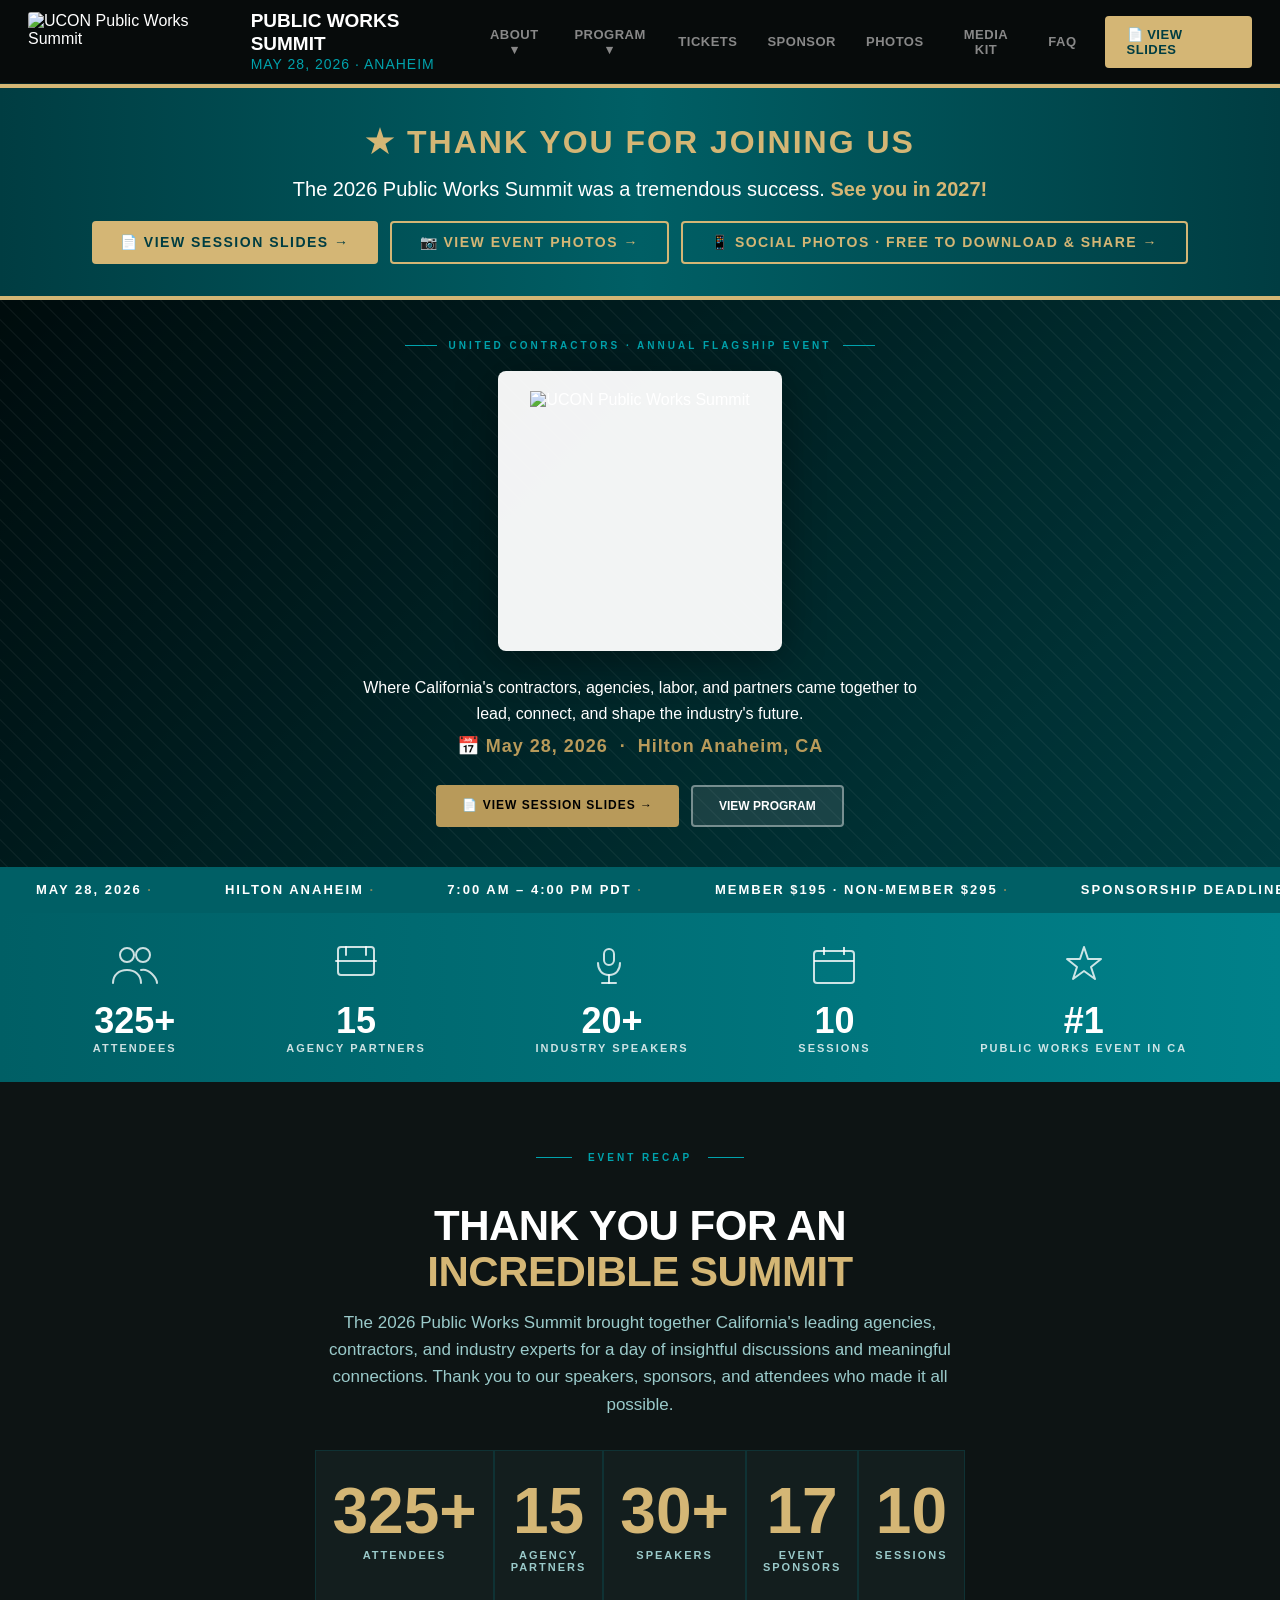
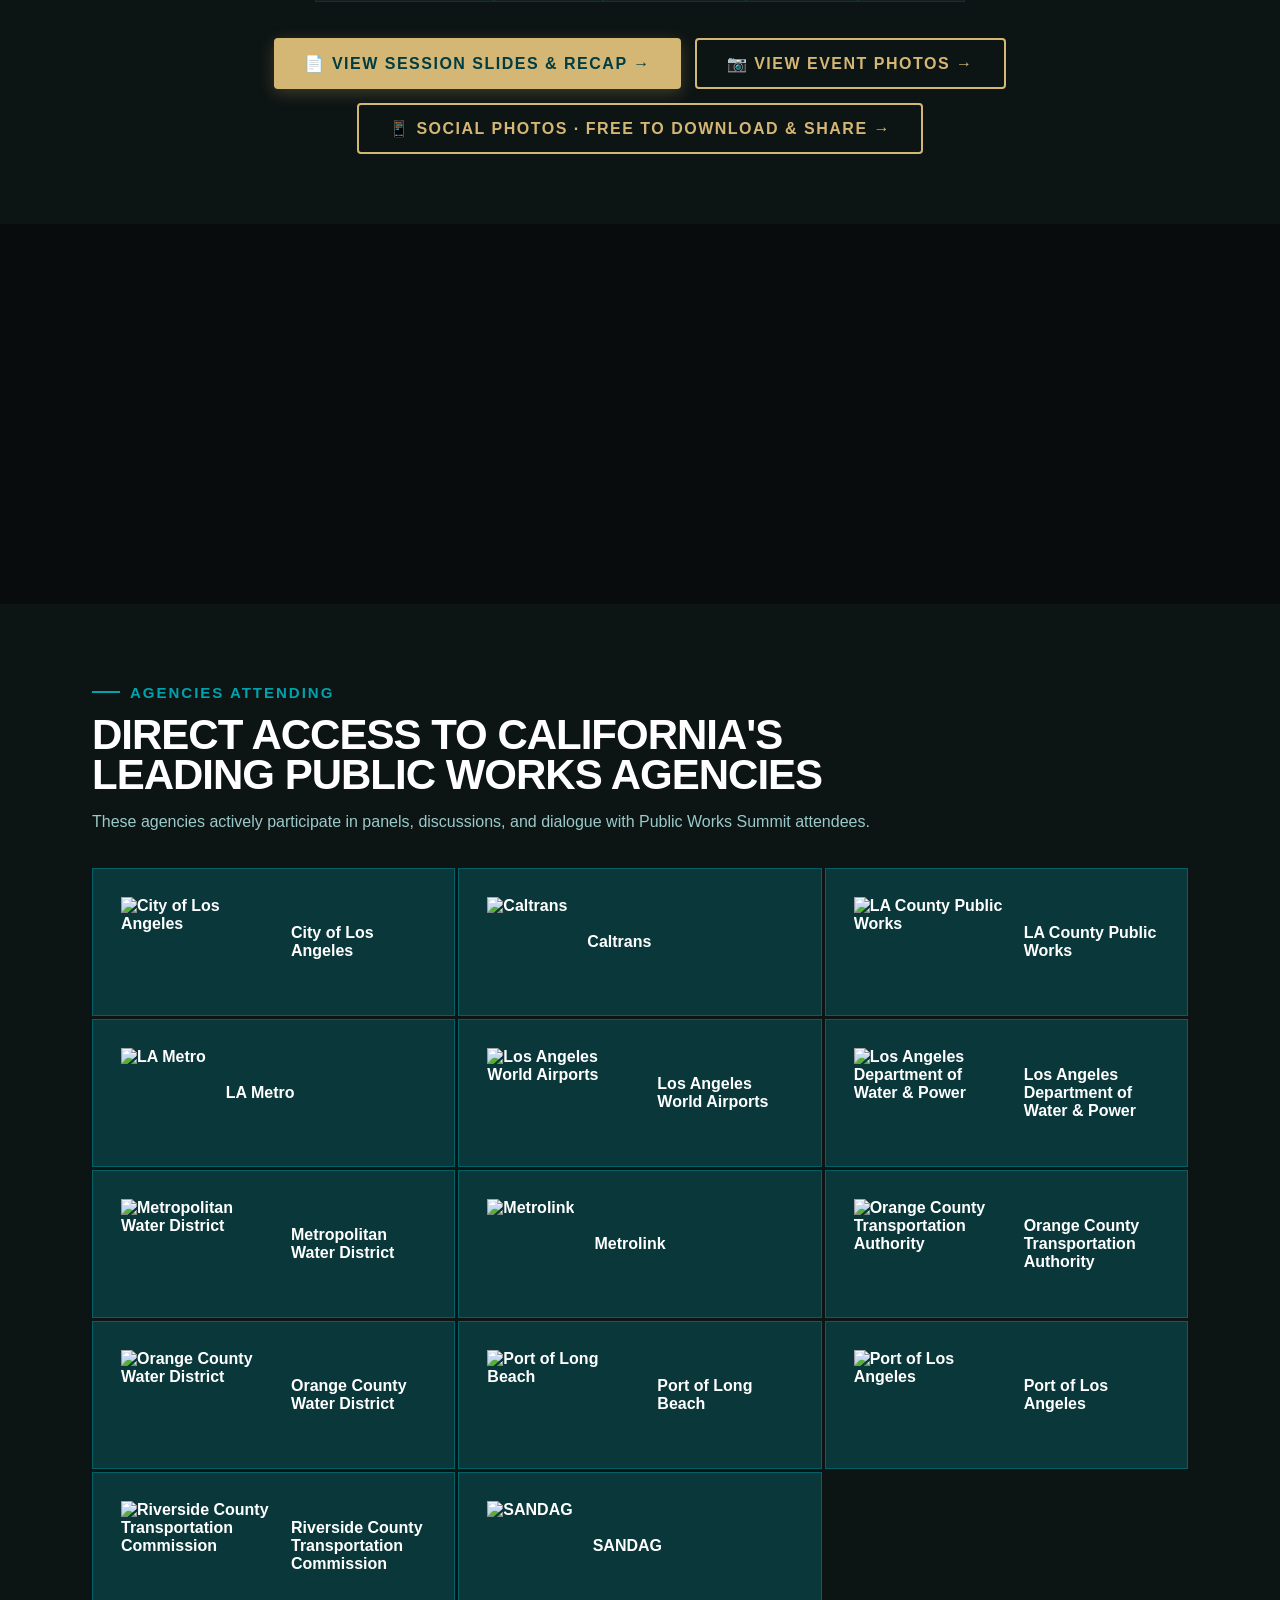
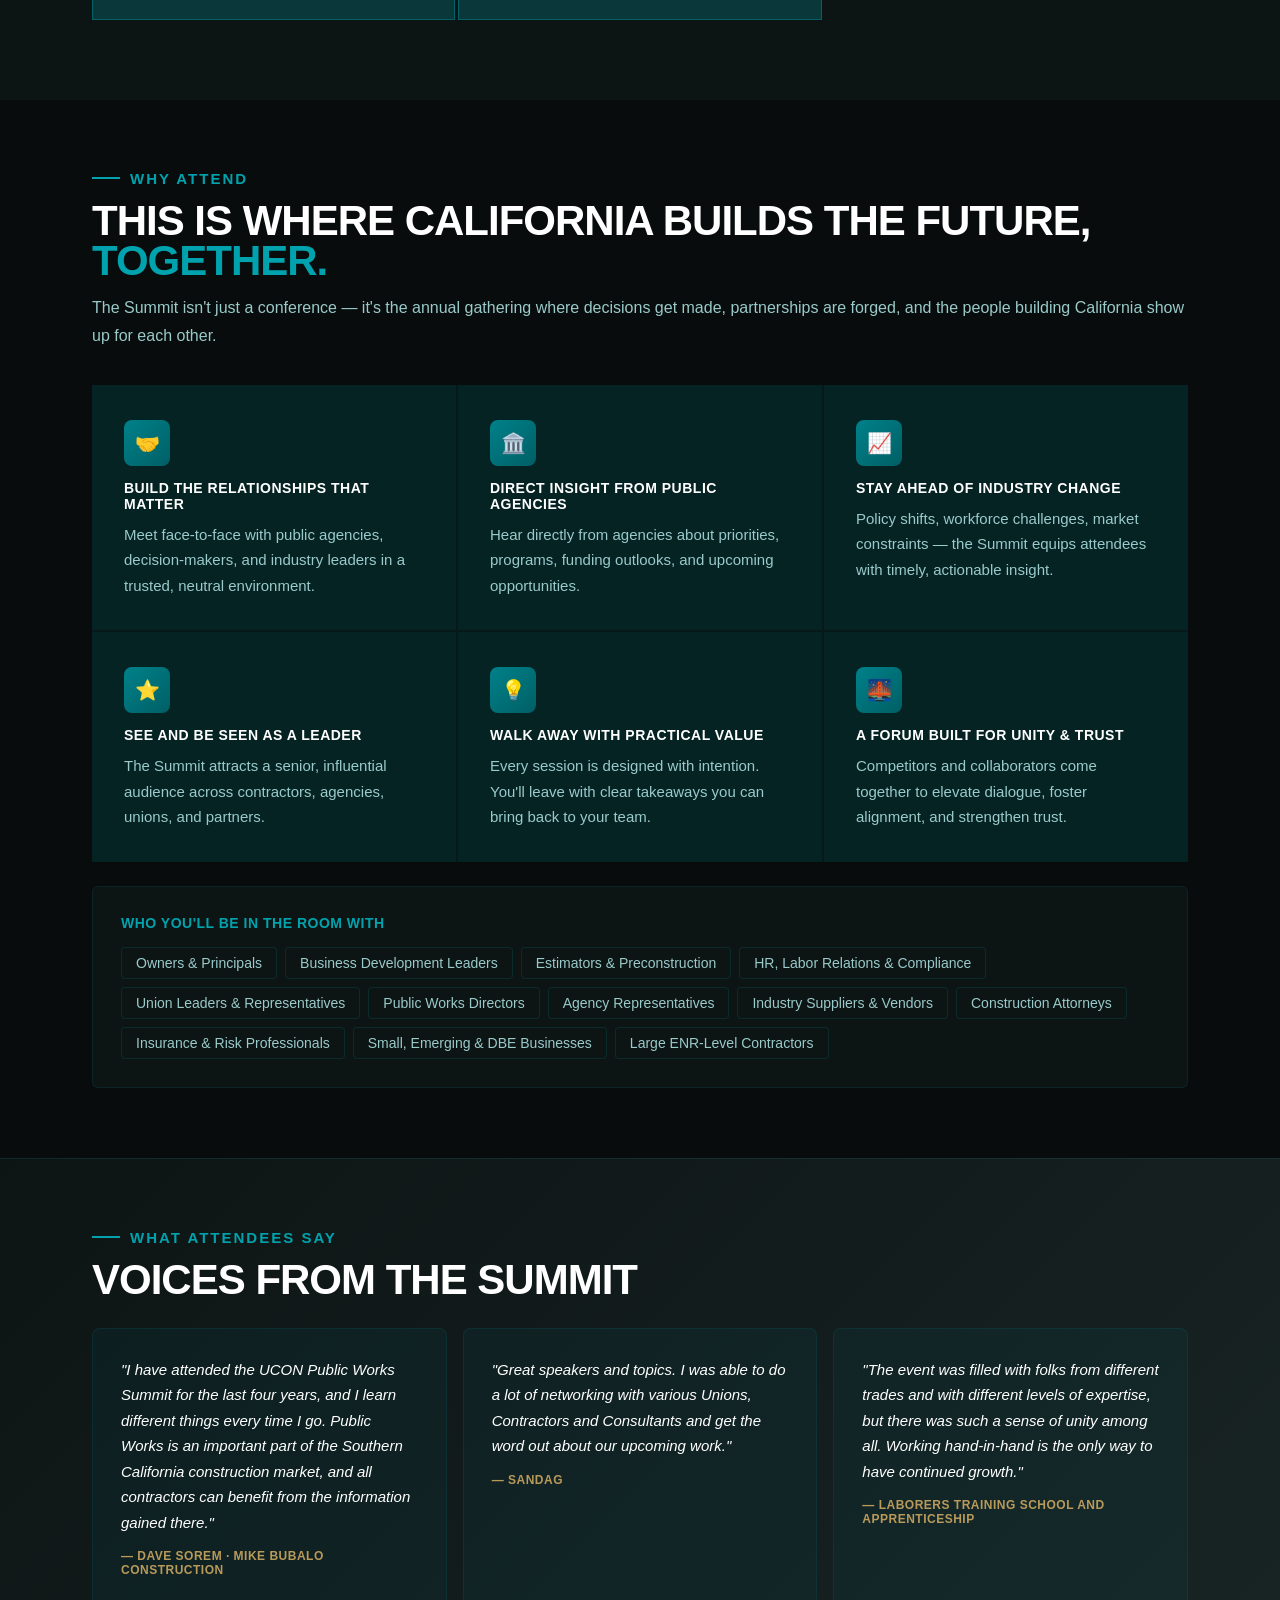
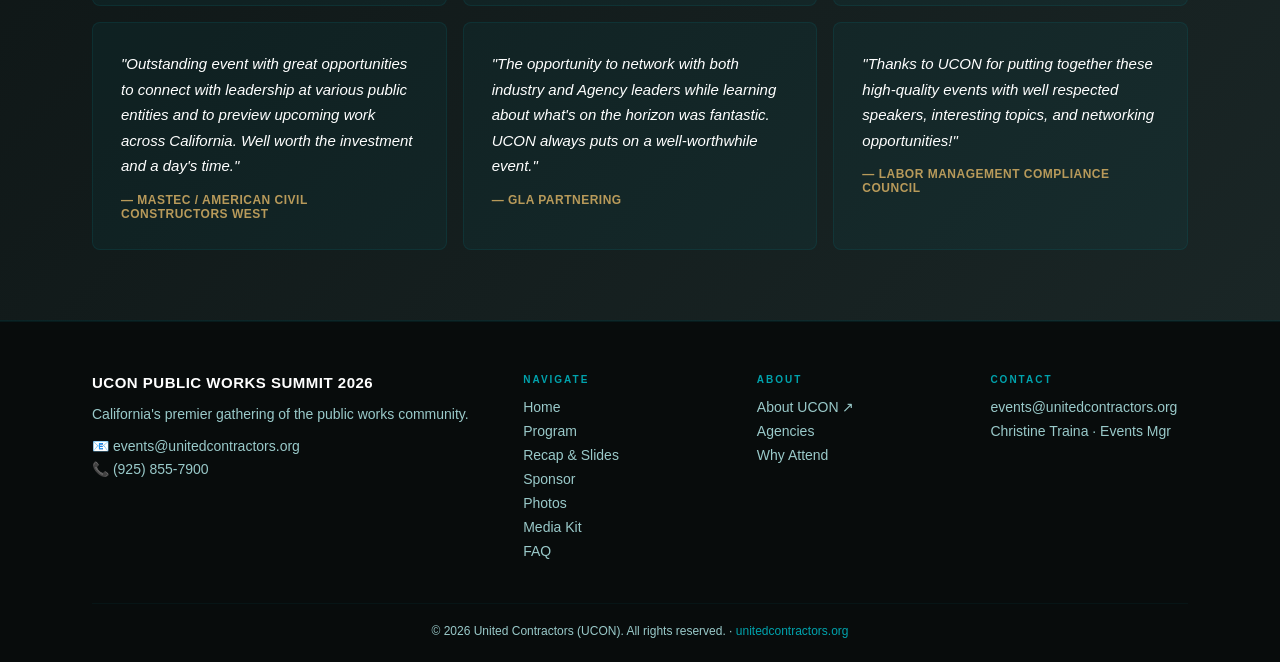
==== commit eeea16fb: "Update index.html v22" ====
--- a/index.html
+++ b/index.html
@@ -678,6 +678,7 @@
   <div style="display:flex;justify-content:center;gap:12px;flex-wrap:wrap;">
     <a href="https://www.unitedcontractors.org/news/ucons-public-works-summit" target="_blank" style="display:inline-block;background:#D4B675;color:#003d42;font-weight:900;font-size:14px;letter-spacing:1.5px;text-transform:uppercase;padding:12px 28px;border-radius:4px;text-decoration:none;">📄 View Session Slides →</a>
     <a href="https://www.breslowimaging.com/Business/United-Contractors/UCON-2026-Public-Works-Summit" target="_blank" style="display:inline-block;background:transparent;color:#D4B675;border:2px solid #D4B675;font-weight:900;font-size:14px;letter-spacing:1.5px;text-transform:uppercase;padding:10px 28px;border-radius:4px;text-decoration:none;">📷 View Event Photos →</a>
+    <a href="https://www.breslowimaging.com/Business/United-Contractors/2026-Public-Works-Summit-Social-Media/n-qHV5Nt" target="_blank" style="display:inline-block;background:transparent;color:#D4B675;border:2px solid #D4B675;font-weight:900;font-size:14px;letter-spacing:1.5px;text-transform:uppercase;padding:10px 28px;border-radius:4px;text-decoration:none;">📱 Social Photos · Free to Download &amp; Share →</a>
   </div>
 </div>
 
@@ -758,6 +759,7 @@
     <div style="text-align:center;margin-top:36px;display:flex;justify-content:center;gap:14px;flex-wrap:wrap;">
       <a href="https://www.unitedcontractors.org/news/ucons-public-works-summit" target="_blank" style="display:inline-block;background:#D4B675;color:#003d42;font-weight:900;font-size:16px;letter-spacing:1.5px;text-transform:uppercase;padding:16px 30px;border-radius:4px;text-decoration:none;box-shadow:0 4px 16px rgba(212,182,117,0.25);">📄 View Session Slides &amp; Recap →</a>
       <a href="https://www.breslowimaging.com/Business/United-Contractors/UCON-2026-Public-Works-Summit" target="_blank" style="display:inline-block;background:transparent;color:#D4B675;border:2px solid #D4B675;font-weight:900;font-size:16px;letter-spacing:1.5px;text-transform:uppercase;padding:14px 30px;border-radius:4px;text-decoration:none;">📷 View Event Photos →</a>
+      <a href="https://www.breslowimaging.com/Business/United-Contractors/2026-Public-Works-Summit-Social-Media/n-qHV5Nt" target="_blank" style="display:inline-block;background:transparent;color:#D4B675;border:2px solid #D4B675;font-weight:900;font-size:16px;letter-spacing:1.5px;text-transform:uppercase;padding:14px 30px;border-radius:4px;text-decoration:none;">📱 Social Photos · Free to Download &amp; Share →</a>
     </div>
   </div>
 
@@ -1051,7 +1053,7 @@
       <div style="display:inline-block;background:#D4B675;color:#003d42;font-size:11px;font-weight:900;letter-spacing:2.5px;text-transform:uppercase;padding:6px 16px;border-radius:3px;margin-bottom:14px;">Now Available</div>
       <h2 style="font-size:clamp(24px,3vw,32px);font-weight:900;color:#fff;text-transform:uppercase;letter-spacing:-.5px;margin-bottom:10px;line-height:1.15;">2026 Event Photos</h2>
       <p style="font-size:15px;color:#c8d8d8;line-height:1.6;max-width:580px;margin:0 auto 22px;">Professional photos from this year's Summit are now available courtesy of Breslow Imaging.</p>
-      <a href="https://www.breslowimaging.com/Business/United-Contractors/UCON-2026-Public-Works-Summit" target="_blank" style="display:inline-block;background:#D4B675;color:#003d42;font-weight:900;font-size:15px;letter-spacing:1.5px;text-transform:uppercase;padding:14px 32px;border-radius:4px;text-decoration:none;box-shadow:0 4px 16px rgba(212,182,117,0.3);">📷 View 2026 Event Photos →</a>
+      <p style="font-size:13px;color:#9acaca;line-height:1.5;margin-bottom:18px;font-style:italic;">📱 Social media photos are <strong style="color:#D4B675;">free to download and share</strong> — perfect for posting and tagging UCON!</p><div style="display:flex;justify-content:center;gap:12px;flex-wrap:wrap;"><a href="https://www.breslowimaging.com/Business/United-Contractors/UCON-2026-Public-Works-Summit" target="_blank" style="display:inline-block;background:#D4B675;color:#003d42;font-weight:900;font-size:15px;letter-spacing:1.5px;text-transform:uppercase;padding:14px 32px;border-radius:4px;text-decoration:none;box-shadow:0 4px 16px rgba(212,182,117,0.3);">📷 View 2026 Event Photos →</a><a href="https://www.breslowimaging.com/Business/United-Contractors/2026-Public-Works-Summit-Social-Media/n-qHV5Nt" target="_blank" style="display:inline-block;background:transparent;color:#D4B675;border:2px solid #D4B675;font-weight:900;font-size:15px;letter-spacing:1.5px;text-transform:uppercase;padding:12px 32px;border-radius:4px;text-decoration:none;">📱 Social Photos · Free to Download &amp; Share →</a></div>
     </div>
   </section>
   <section><div class="container">
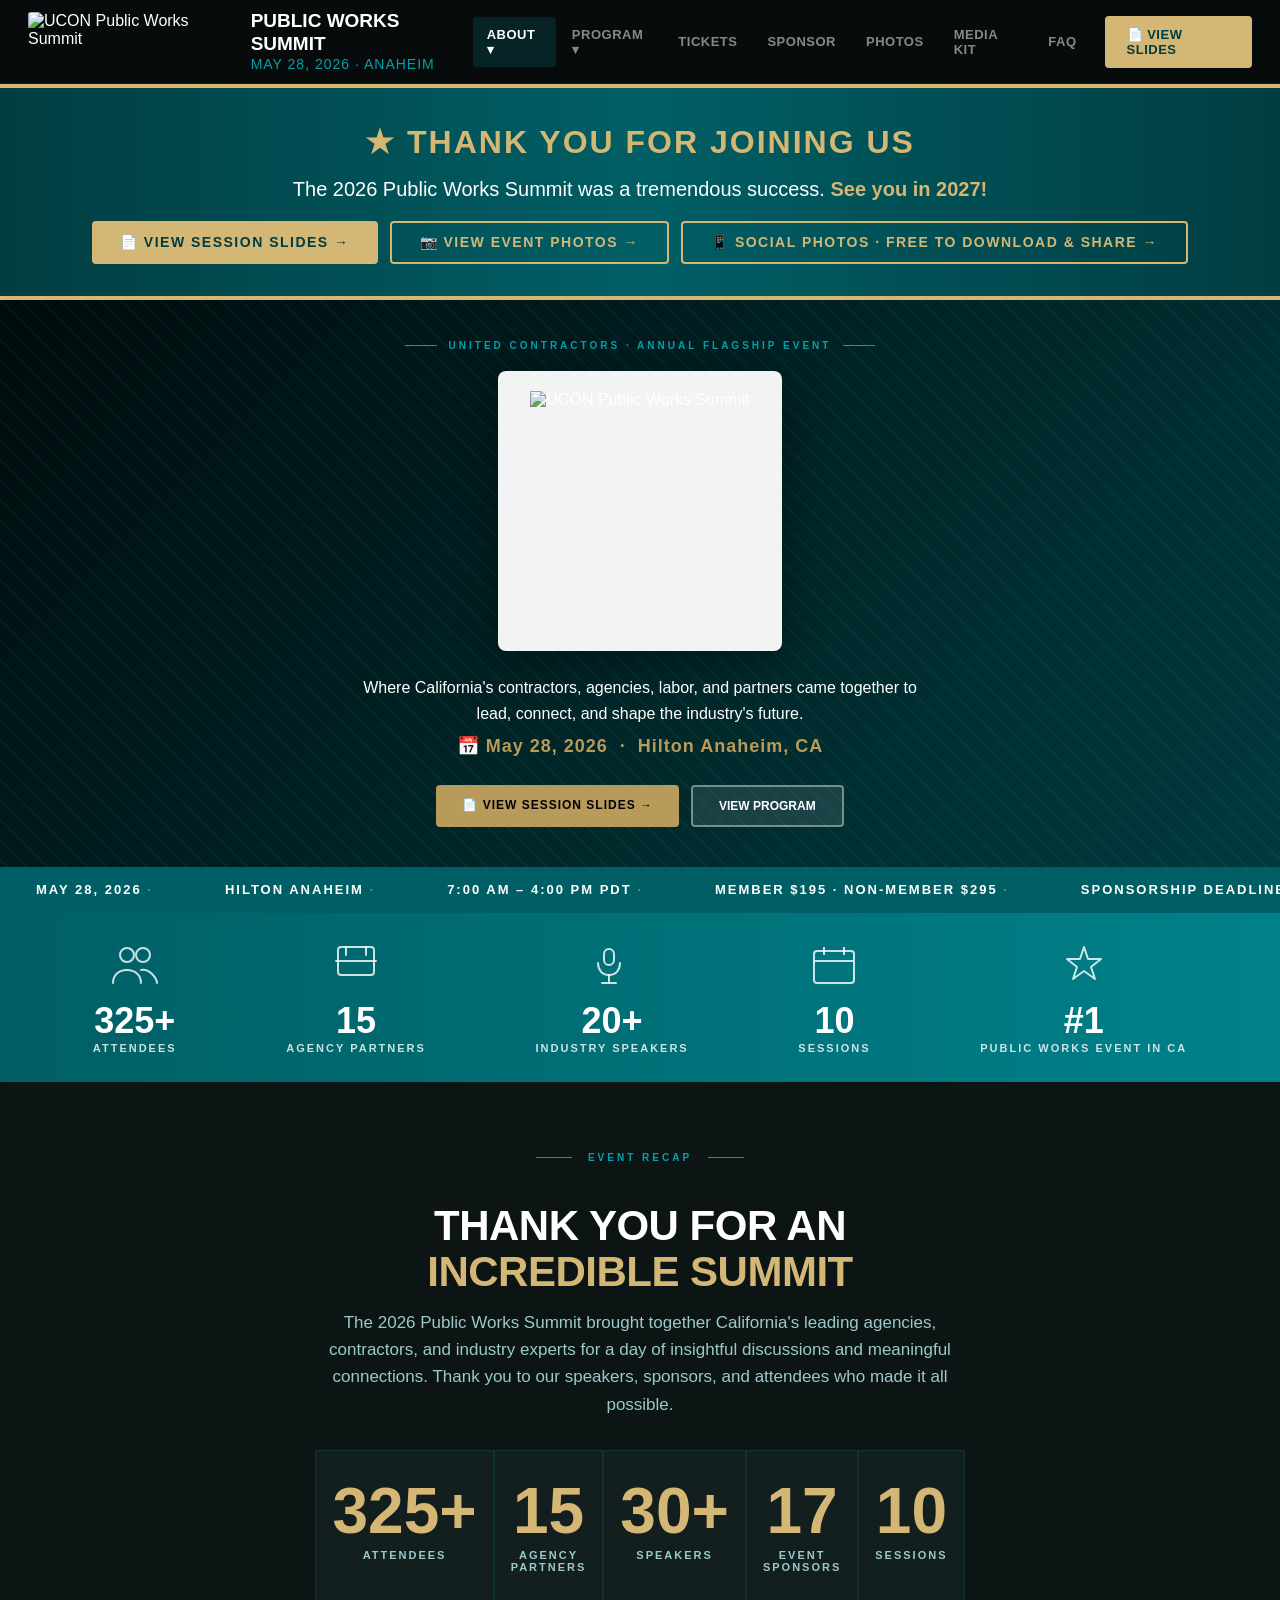
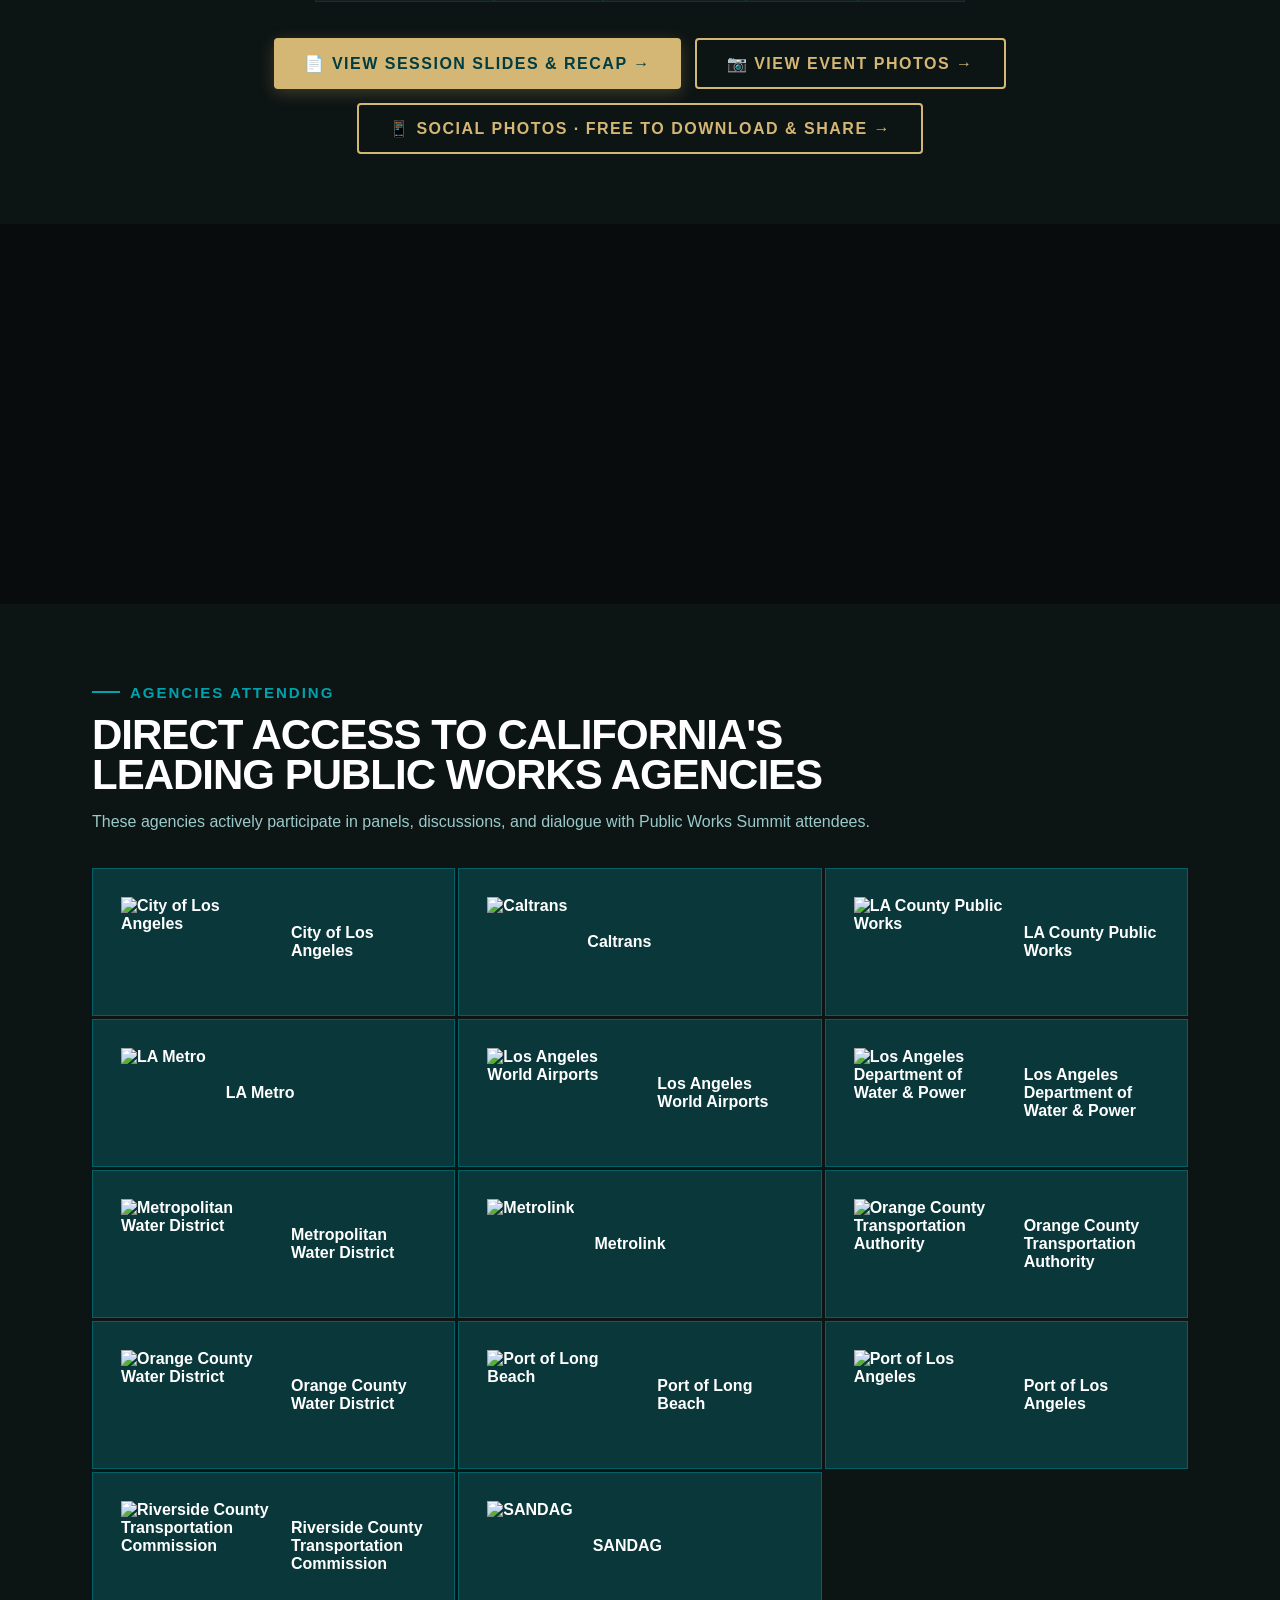
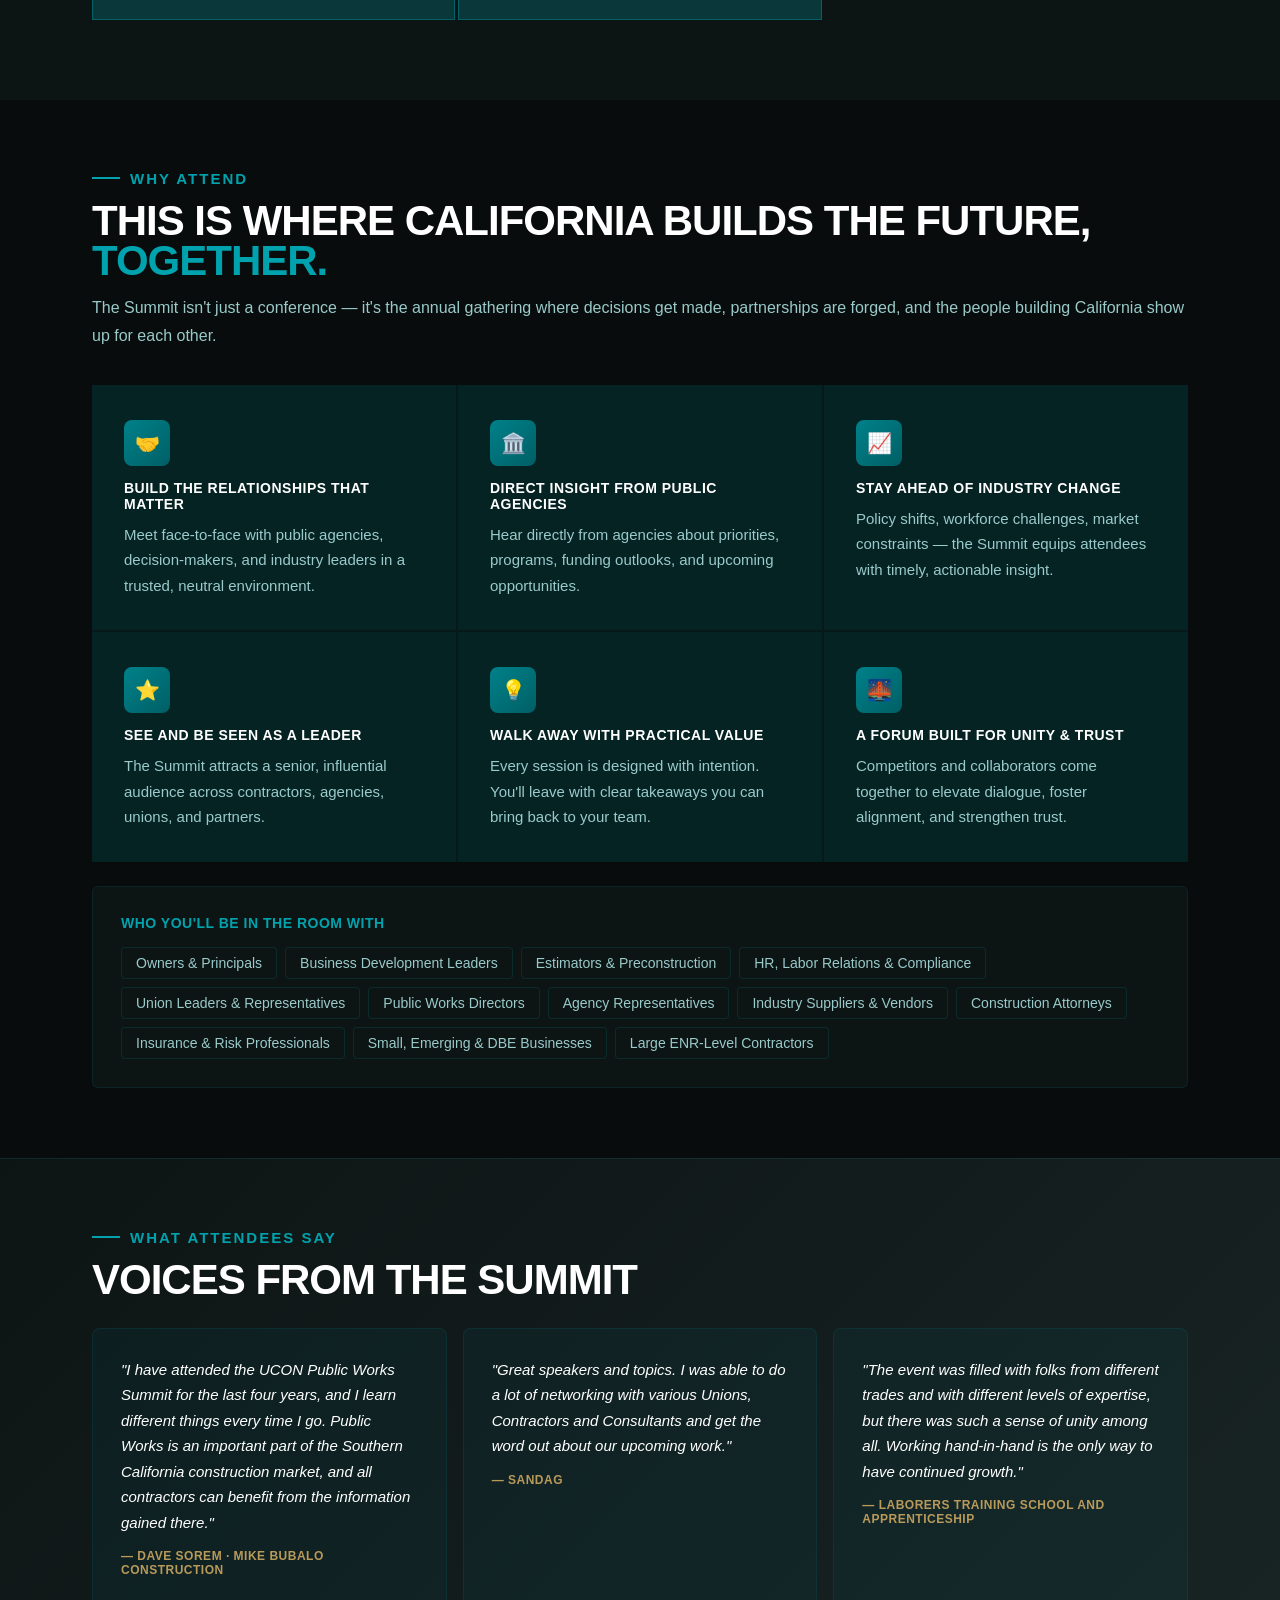
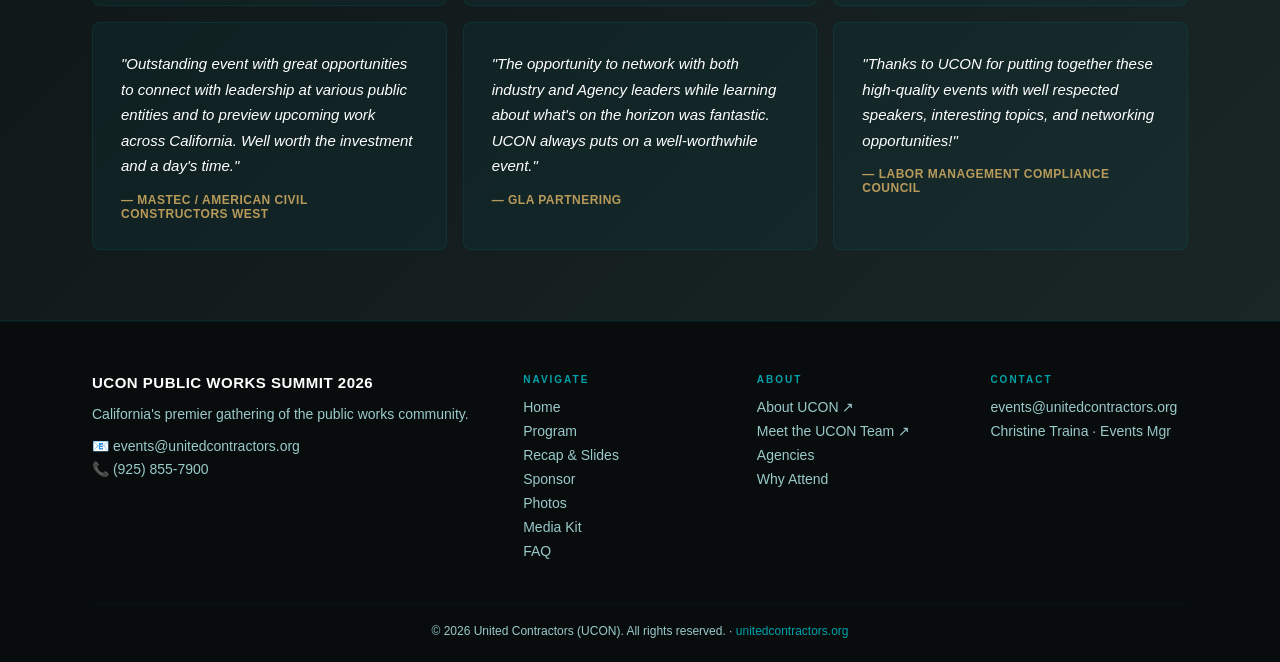
==== commit 6206eb05: "Split site into separate pages" ====
--- a/index.html
+++ b/index.html
@@ -1,1207 +1,287 @@
-<!DOCTYPE html>
-<html lang="en">
-<head>
-<meta charset="UTF-8">
-  <link rel="icon" type="image/png" href="https://drive.google.com/thumbnail?id=1ifhkVydkkArPYyMktqTowQZsFphWGRyT&sz=w64">
-  <link rel="shortcut icon" type="image/png" href="https://drive.google.com/thumbnail?id=1ifhkVydkkArPYyMktqTowQZsFphWGRyT&sz=w64">
-  <meta name="description" content="UCON 2026 Public Works Summit — May 28, 2026 at the Hilton Anaheim. California's premier gathering of contractors, public agencies, labor, and industry partners.">
-  <meta name="keywords" content="UCON, Public Works Summit, California public works, infrastructure, contractors, agencies, 2026, Anaheim, construction">
-  <meta property="og:title" content="UCON 2026 Public Works Summit">
-  <meta property="og:description" content="California's premier gathering of the public works community. May 28, 2026 · Hilton Anaheim, CA.">
-  <meta property="og:url" content="https://unitedcontractors.org/public-works-summit">
-  <meta property="og:type" content="website">
-  <meta property="og:image" content="https://i.imgur.com/2HXNTGT.jpeg">
-<meta name="viewport" content="width=device-width,initial-scale=1">
-<title>UCON 2026 Public Works Summit</title>
-<style>
-:root{
-  --teal:#00818A;--teal2:#005F65;--teal3:#00A3AD;--teal4:#003d42;
-  --gold:#9C8149;--gold2:#B89A5A;--gold3:#D4B675;
-  --black:#080c0c;--black2:#0d1414;--black3:#131e1e;--black4:#1a2626;
-}
-*{margin:0;padding:0;box-sizing:border-box;}
-html{overflow-x:hidden;}body{font-family:'Segoe UI',Arial,sans-serif;background:var(--black);color:#fff;font-size:16px;}
-a{color:inherit;text-decoration:none;}
-.skip-link{position:absolute;top:-100px;left:0;background:var(--teal3);color:#000;padding:10px 20px;font-weight:700;font-size:14px;z-index:9999;border-radius:0 0 6px 0;transition:top .2s;}
-.skip-link:focus{top:0;}
-a:focus-visible,button:focus-visible,input:focus-visible,[tabindex]:focus-visible{outline:3px solid #00C4D0;outline-offset:4px;border-radius:2px;box-shadow:0 0 0 6px rgba(0,196,208,.25);}
-
-/* NAV - sticky, bigger */
-nav{position:relative;top:auto;z-index:1000;background:rgba(8,12,12,.97);backdrop-filter:blur(8px);border-bottom:1px solid rgba(0,129,138,.2);display:flex;align-items:center;padding:0 28px;min-height:84px;}
-.nav-logo{display:flex;align-items:center;gap:10px;margin-right:auto;cursor:pointer;}
-.nav-logo img{height:58px;width:auto;border-radius:3px;}
-.nav-logo-text{color:#fff;font-size:19px;font-weight:700;line-height:1.2;}
-.nav-logo-text span{color:var(--teal3);display:block;font-size:14px;letter-spacing:1px;font-weight:400;}
-.nav-links{display:flex;align-items:center;gap:2px;}
-.nav-item{position:relative;}
-.nav-btn{background:none;border:none;color:#888;font-size:13px;font-weight:700;letter-spacing:.5px;text-transform:uppercase;cursor:pointer;padding:10px 14px;border-radius:4px;transition:color .2s;}
-.nav-btn:hover{color:#fff;background:rgba(0,129,138,.15);}
-.dropdown{display:none;position:absolute;top:100%;left:0;background:#0d1414;border:1px solid rgba(0,129,138,.2);border-radius:6px;min-width:200px;z-index:100;overflow:hidden;}
-.nav-item:hover .dropdown{display:block;}
-.dropdown a{display:block;padding:11px 18px;color:#aaa;font-size:13px;font-weight:700;letter-spacing:.5px;text-transform:uppercase;transition:all .2s;white-space:nowrap;}
-.dropdown a:hover{background:rgba(0,129,138,.2);color:#fff;}
-.register-btn{background:var(--gold2);color:#000;font-weight:900;border-radius:4px;padding:11px 22px;font-size:13px;letter-spacing:.5px;text-transform:uppercase;transition:all .2s;border:none;cursor:pointer;margin-left:12px;}
-.register-btn:hover{background:var(--gold3);}
-
-.page{display:none;}
-.page.active{display:block;}
-
-/* TICKER - bigger */
-.ticker{background:var(--teal2);overflow:hidden;height:46px;display:flex;align-items:center;}
-.ticker-inner{display:flex;animation:tick 35s linear infinite;white-space:nowrap;}
-.ticker-item{color:#fff;font-size:13px;font-weight:700;letter-spacing:2px;text-transform:uppercase;padding:0 36px;}
-.ticker-sep{color:var(--gold2);opacity:.7;}
-@keyframes tick{0%{transform:translateX(0)}100%{transform:translateX(-50%)}}
-
-/* HERO */
-.hero{position:relative;min-height:560px;overflow:hidden;display:flex;flex-direction:column;align-items:center;justify-content:center;}
-.hero-bg{position:absolute;inset:0;background:linear-gradient(135deg,#001a1c 0%,var(--teal4) 35%,var(--teal2) 65%,var(--teal) 100%);}
-.hero-overlay{position:absolute;inset:0;background:rgba(0,0,0,.55);}
-.hero-img{position:absolute;inset:0;background:url('https://i.imgur.com/oy8qu4D.jpeg') center/cover no-repeat;opacity:.18;}
-.hero-pattern{position:absolute;inset:0;opacity:.04;background-image:repeating-linear-gradient(45deg,#fff 0,#fff 1px,transparent 0,transparent 50%);background-size:20px 20px;}
-.hero-content{position:relative;z-index:2;text-align:center;padding:40px 24px;}
-.hero-eyebrow{display:flex;align-items:center;justify-content:center;gap:12px;margin-bottom:20px;}
-.hero-eyebrow-line{width:32px;height:1px;background:var(--teal3);}
-.hero-eyebrow span{font-size:10px;letter-spacing:3px;text-transform:uppercase;color:var(--teal3);font-weight:700;}
-.hero-logo-wrap{background:rgba(255,255,255,.95);display:inline-flex;align-items:center;gap:14px;padding:20px 32px;border-radius:8px;margin-bottom:24px;box-shadow:0 8px 40px rgba(0,0,0,.4);max-width:100%;}
-.hero-logo-img{height:240px;width:auto;display:block;max-width:100%;}
-/* hero tagline centered */
-.hero-tagline{color:#fff;font-size:16px;margin-bottom:8px;max-width:580px;line-height:1.6;text-align:center;margin-left:auto;margin-right:auto;}
-.hero-date{color:var(--gold2);font-size:18px;font-weight:700;letter-spacing:1px;margin-bottom:28px;}
-.hero-btns{display:flex;gap:12px;justify-content:center;flex-wrap:wrap;}
-.btn-gold{background:var(--gold2);color:#000;padding:13px 26px;border-radius:4px;font-weight:900;font-size:12px;letter-spacing:1px;text-transform:uppercase;transition:all .2s;display:inline-block;border:none;cursor:pointer;}
-.btn-gold:hover{background:var(--gold3);transform:translateY(-2px);}
-.btn-outline{background:rgba(255,255,255,.1);border:2px solid rgba(255,255,255,.4);color:#fff;padding:12px 26px;border-radius:4px;font-weight:700;font-size:12px;text-transform:uppercase;transition:all .2s;display:inline-block;cursor:pointer;}
-.btn-outline:hover{background:rgba(255,255,255,.2);border-color:var(--teal3);}
-
-/* STATS BAR */
-.stats-bar{background:linear-gradient(90deg,var(--teal2),var(--teal));padding:28px 48px;display:flex;justify-content:space-around;align-items:center;flex-wrap:wrap;gap:20px;}
-.stat-item{text-align:center;}
-.stat-num{font-size:36px;font-weight:900;color:#fff;line-height:1;}
-.stat-label{font-size:11px;letter-spacing:2px;text-transform:uppercase;color:rgba(255,255,255,.8);margin-top:3px;font-weight:700;}
-
-/* COUNTDOWN */
-.countdown-section{background:var(--black2);padding:70px 48px;text-align:center;}
-.section-eyebrow{display:flex;align-items:center;justify-content:center;gap:16px;margin-bottom:40px;}
-.section-eyebrow-line{width:36px;height:1px;background:var(--teal3);}
-.section-eyebrow span{font-size:10px;letter-spacing:3px;text-transform:uppercase;color:var(--teal3);font-weight:700;}
-.cd-grid{display:flex;justify-content:center;gap:0;max-width:520px;margin:0 auto 36px;}
-.cd-block{flex:1;border:1px solid rgba(0,129,138,.2);padding:28px 16px;background:var(--black3);position:relative;}
-.cd-block:not(:last-child):after{content:'';}
-.cd-num{font-size:clamp(42px,5vw,68px);font-weight:900;color:var(--teal3);line-height:1;}
-.cd-lbl{font-size:11px;letter-spacing:2px;text-transform:uppercase;color:#9acaca;margin-top:6px;font-weight:700;}
-.cd-date{font-size:13px;letter-spacing:2px;text-transform:uppercase;color:#fff;margin-bottom:8px;font-weight:700;}
-.cd-sub{font-size:14px;color:#9acaca;margin-bottom:24px;}
-
-/* IMAGE STRIP */
-.img-strip{display:grid;grid-template-columns:repeat(3,1fr);height:380px;gap:3px;}
-.strip-block{position:relative;overflow:hidden;}
-
-/* SECTIONS */
-section{padding:70px 0;}
-.container{max-width:1160px;margin:0 auto;padding:0 32px;}
-.section-label{display:flex;align-items:center;gap:10px;margin-bottom:14px;}
-.section-label-line{width:28px;height:2px;background:var(--teal3);}
-.section-label span{font-size:15px;letter-spacing:2px;text-transform:uppercase;color:var(--teal3);font-weight:700;}
-.section-title{font-size:clamp(28px,3.5vw,42px);font-weight:900;text-transform:uppercase;line-height:.95;letter-spacing:-1px;margin-bottom:14px;}
-.section-sub{font-size:16px;color:#9acaca;max-width:100%;line-height:1.7;}
-
-/* WHY ATTEND */
-.why-grid{display:grid;grid-template-columns:repeat(auto-fit,minmax(300px,1fr));gap:2px;margin-top:36px;background:rgba(0,129,138,.1);}
-.why-card{background:rgba(0,129,138,.1);padding:32px;border-top:3px solid transparent;transition:all .2s;}
-.why-card:hover{border-top-color:var(--teal3);background:rgba(0,129,138,.22);}
-.why-icon{width:46px;height:46px;background:linear-gradient(135deg,var(--teal),var(--teal2));border-radius:8px;display:flex;align-items:center;justify-content:center;font-size:20px;margin-bottom:14px;}
-.why-card h3{font-size:14px;font-weight:900;letter-spacing:.5px;text-transform:uppercase;margin-bottom:10px;}
-.why-card p{font-size:15px;color:#9acaca;line-height:1.7;}
-.who-tag{background:var(--black2);border:1px solid rgba(0,129,138,.2);border-radius:4px;padding:7px 14px;font-size:14px;color:#9acaca;transition:all .2s;display:inline-block;margin:4px;}
-.who-tag:hover{border-color:var(--teal3);color:var(--teal3);}
-
-/* AGENCIES - bigger section */
-.agencies-section{background:var(--black2);padding:80px 0;}
-.agency-grid{display:grid;grid-template-columns:repeat(3,1fr);gap:3px;margin-top:32px;}
-.agency-item{background:rgba(0,129,138,.32);border:1px solid rgba(0,129,138,.55);padding:28px 28px;font-size:16px;font-weight:600;color:#fff;transition:all .2s;display:flex;align-items:center;gap:20px;text-decoration:none;}
-.agency-item:hover{background:rgba(0,95,101,.7);color:#fff;border-color:var(--teal3);}
-.agency-logo{height:90px;width:auto;max-width:150px;object-fit:contain;flex-shrink:0;transition:transform .2s,filter .2s;}
-.agency-item:hover .agency-logo{filter:brightness(1.1) drop-shadow(0 0 6px rgba(0,196,208,.4));transform:scale(1.05);}
-.agency-dot{width:6px;height:6px;background:var(--teal3);border-radius:50%;flex-shrink:0;}
-
-/* HOTEL */
-.hotel-section{background:linear-gradient(135deg,#001a1c,var(--teal4));padding:70px 0;}
-.hotel-grid{display:grid;grid-template-columns:1fr 1fr;gap:48px;align-items:center;}
-.hotel-visual{background:rgba(0,0,0,.3);border:1px solid rgba(0,129,138,.2);border-radius:8px;overflow:hidden;min-height:260px;display:flex;align-items:center;justify-content:center;}
-.hotel-visual img{width:100%;height:100%;object-fit:cover;}
-
-/* TESTIMONIALS */
-.testimonials{background:linear-gradient(135deg,var(--black2),var(--black4));padding:70px 0;border-top:1px solid rgba(0,129,138,.15);border-bottom:1px solid rgba(0,129,138,.15);}
-.testimonial-card{background:rgba(0,129,138,.08);border:1px solid rgba(0,129,138,.15);border-radius:8px;padding:28px;}
-.testimonial-card p{color:#fff;font-size:15px;line-height:1.7;font-style:italic;margin-bottom:14px;}
-.testimonial-card .author{color:var(--gold2);font-weight:700;font-size:12px;letter-spacing:.5px;text-transform:uppercase;}
-
-/* CTA */
-.cta-block{background:var(--teal2);padding:60px 0;text-align:center;}
-.cta-block h2{font-size:clamp(24px,3vw,36px);font-weight:900;text-transform:uppercase;margin-bottom:8px;}
-.cta-block p{font-size:15px;color:rgba(255,255,255,.85);margin-bottom:28px;}
-.cta-inner{display:flex;gap:12px;justify-content:center;flex-wrap:wrap;}
-.btn-white{background:#fff;color:var(--teal2);font-size:11px;font-weight:900;letter-spacing:1px;text-transform:uppercase;padding:13px 26px;border:none;cursor:pointer;transition:all .2s;border-radius:4px;}
-.btn-white:hover{background:var(--gold2);color:#000;}
-.btn-cta-gold{background:var(--gold2);color:#000;font-size:11px;font-weight:900;letter-spacing:1px;text-transform:uppercase;padding:13px 26px;border:none;cursor:pointer;transition:background .2s;border-radius:4px;display:inline-block;}
-.btn-cta-gold:hover{background:var(--gold3);}
-
-/* PAGE HERO */
-.page-hero{background:linear-gradient(135deg,#001a1c,var(--teal4),var(--teal2));padding:64px 32px 48px;text-align:center;position:relative;overflow:hidden;}
-.page-hero:after{content:'';position:absolute;inset:0;background:rgba(0,0,0,.4);}
-.page-hero-content{position:relative;z-index:1;}
-.page-hero-content h1{font-size:clamp(32px,4vw,56px);font-weight:900;text-transform:uppercase;line-height:.95;letter-spacing:-1px;margin-bottom:10px;}
-.page-hero-content p{font-size:15px;color:rgba(255,255,255,.65);}
-
-/* SCHEDULE */
-#sched{width:100%;border-collapse:collapse;margin-top:32px;}
-#sched tr{border-bottom:1px solid rgba(0,129,138,.15);}
-#sched td{padding:22px 24px;vertical-align:top;font-size:15px;}
-#sched .time-col{width:200px;background:#001f22;color:#5ac8c8;font-weight:700;font-size:14px;}
-#sched .content-teal{background:#00383d;color:#fff;}
-#sched .content-teal2{background:#002d30;color:#fff;}
-#sched .content-gold{background:#2a1f00;color:#fff;}
-#sched .time-gold{width:200px;background:#110d00;color:#c8a050;font-weight:700;font-size:14px;}
-#sched strong{font-size:16px;text-transform:uppercase;letter-spacing:.3px;display:block;margin-bottom:8px;color:#fff;}
-#sched .desc-teal{font-size:15px;color:#7ab8b8;line-height:1.6;margin-bottom:12px;}
-#sched .desc-gold{font-size:15px;color:#b89050;line-height:1.6;margin-bottom:12px;}
-#sched .chips{display:flex;flex-wrap:wrap;gap:8px;}
-#sched .chip-t{background:rgba(0,0,0,.3);border:1px solid rgba(0,163,173,.4);border-radius:20px;padding:5px 14px;font-size:13px;color:#60c0c0;}
-#sched .chip-g{background:rgba(0,0,0,.3);border:1px solid rgba(184,154,90,.4);border-radius:20px;padding:5px 14px;font-size:13px;color:#c09848;}
-
-/* SPEAKERS */
-.speakers-grid{display:grid;grid-template-columns:repeat(4,1fr);gap:2px;background:rgba(0,129,138,.1);margin-top:32px;}
-.speaker-card{background:var(--black2);padding:20px 14px;text-align:center;transition:background .2s;display:flex;flex-direction:column;align-items:center;}
-.speaker-card:hover{background:var(--black3);}
-.speaker-avatar{width:100px;height:100px;background:var(--black4);border:2px solid rgba(0,129,138,.25);display:flex;align-items:center;justify-content:center;margin:0 auto 12px;font-size:22px;font-weight:900;color:var(--teal3);border-radius:50%;overflow:hidden;}
-.speaker-avatar img{width:100%;height:100%;object-fit:cover;object-position:top center;}
-.speaker-card h4{font-size:15px;font-weight:900;letter-spacing:.3px;text-transform:uppercase;margin-bottom:5px;}
-.speaker-card .org{font-size:14px;color:var(--teal3);}
-.speaker-card .topic{font-size:14px;color:#9acaca;margin-top:4px;}
-
-/* TICKETS - aligned buttons */
-.tickets-grid{display:grid;grid-template-columns:repeat(auto-fit,minmax(280px,1fr));gap:2px;background:rgba(0,129,138,.1);margin-top:32px;}
-.ticket-card{background:rgba(0,129,138,.1);padding:36px 28px;border-top:3px solid transparent;display:flex;flex-direction:column;}
-.ticket-card.featured{border-top-color:var(--gold2);}
-.ticket-badge{display:inline-block;background:var(--gold2);color:#000;font-size:9px;font-weight:900;letter-spacing:1.5px;text-transform:uppercase;padding:4px 10px;margin-bottom:14px;border-radius:2px;}
-.ticket-type{font-size:11px;letter-spacing:2px;text-transform:uppercase;color:#9acaca;margin-bottom:10px;font-weight:700;}
-.ticket-price{font-size:52px;font-weight:900;line-height:1;color:#fff;}
-.ticket-price sup{font-size:20px;vertical-align:super;}
-.ticket-note{font-size:12px;color:#9acaca;margin-top:3px;}
-.ticket-div{width:28px;height:2px;background:var(--teal3);margin:20px 0;}
-.ticket-features{list-style:none;flex:1;}
-.ticket-features li{font-size:15px;color:#9acaca;padding:7px 0;border-bottom:1px solid rgba(0,129,138,.1);display:flex;align-items:center;gap:8px;}
-.ticket-features li:last-child{border:none;}
-.ticket-features li:before{content:'→';color:var(--teal3);font-size:10px;flex-shrink:0;}
-.ticket-btn{display:block;text-align:center;background:var(--teal);color:#fff;font-size:11px;font-weight:900;letter-spacing:1px;text-transform:uppercase;padding:13px;margin-top:24px;transition:background .2s;border-radius:4px;}
-.ticket-btn:hover{background:var(--teal3);}
-.ticket-btn.gold-btn{background:var(--gold2);color:#000;}
-.ticket-btn.gold-btn:hover{background:var(--gold3);}
-
-/* SPONSORS */
-.sponsor-grid{display:grid;grid-template-columns:repeat(auto-fill,minmax(300px,1fr));gap:16px;margin-bottom:36px;}
-.spon-card{background:rgba(0,129,138,.12);border:1px solid rgba(0,129,138,.35);border-radius:8px;padding:24px;border-top:3px solid rgba(0,129,138,.3);transition:all .2s;display:flex;flex-direction:column;cursor:pointer;color:inherit;text-decoration:none;}
-.spon-card:hover{background:rgba(0,129,138,.25);transform:translateY(-3px);box-shadow:0 8px 24px rgba(0,0,0,.3);}
-.spon-card.exclusive{border-top-color:var(--gold2);}
-.spon-card.sold{border-top-color:#c44;}
-.spon-card.available{border-top-color:var(--teal);}
-.spon-tier-name{font-size:13px;letter-spacing:1.5px;text-transform:uppercase;font-weight:700;color:#9acaca;margin-bottom:8px;}
-.spon-price{font-size:30px;font-weight:900;color:#fff;margin-bottom:6px;}
-.spon-status{display:inline-block;font-size:10px;font-weight:900;letter-spacing:1px;text-transform:uppercase;padding:3px 10px;border-radius:3px;margin-bottom:14px;}
-.spon-status.exclusive{background:rgba(200,170,106,.15);color:var(--gold2);}
-.spon-status.sold{background:rgba(204,68,68,.15);color:#f07070;}
-.spon-status.available{background:rgba(0,129,138,.15);color:var(--teal3);}
-.spon-divider{width:24px;height:2px;background:rgba(0,129,138,.4);margin:14px 0;}
-.spon-perks{list-style:none;margin-bottom:16px;flex:1;}
-.spon-perks li{font-size:13px;color:#9acaca;padding:5px 0;border-bottom:1px solid rgba(0,129,138,.08);display:flex;align-items:flex-start;gap:8px;}
-.spon-perks li:last-child{border:none;}
-.spon-perks li:before{content:'';width:6px;height:6px;border-radius:50%;background:var(--teal3);flex-shrink:0;margin-top:5px;}
-.spon-logos{display:flex;flex-wrap:wrap;gap:6px;align-items:center;padding-top:14px;border-top:1px solid rgba(0,129,138,.1);margin-top:auto;}
-.spon-logo-img{height:36px;width:auto;max-width:96px;object-fit:contain;background:#fff;padding:4px 7px;border-radius:4px;}
-.spon-logo-text{font-size:12px;color:var(--gold3);font-style:italic;}
-.tier-lbl{font-size:16px;letter-spacing:2px;text-transform:uppercase;color:var(--teal3);padding-bottom:12px;border-bottom:1px solid rgba(0,129,138,.15);margin-bottom:18px;font-weight:700;}
-.logos-row{display:flex;flex-wrap:wrap;gap:1px;}
-.logo-b{background:var(--black);border:1px solid rgba(0,129,138,.1);padding:20px 28px;font-size:20px;font-weight:700;color:#fff;transition:all .2s;}
-
-/* PHOTOS */
-.photo-mosaic{display:grid;grid-template-columns:repeat(3,1fr);gap:3px;margin-top:32px;}
-.p-tile{background:var(--black3);aspect-ratio:4/3;position:relative;overflow:hidden;cursor:pointer;}
-.p-tile.wide{grid-column:span 2;aspect-ratio:16/7;}
-.p-tile .cap{position:absolute;bottom:0;left:0;right:0;padding:14px 16px;background:linear-gradient(transparent,rgba(0,0,0,.8));font-size:11px;letter-spacing:1px;text-transform:uppercase;color:rgba(255,255,255,.5);}
-
-/* FAQ */
-.acc-group{margin-bottom:32px;}
-.acc-group-title{font-size:14px;letter-spacing:2px;text-transform:uppercase;color:var(--teal3);padding-bottom:10px;border-bottom:1px solid rgba(0,129,138,.2);margin-bottom:12px;font-weight:700;}
-.acc-item{border-bottom:1px solid rgba(0,129,138,.1);}
-.acc-hdr{width:100%;background:none;border:none;color:#fff;text-align:left;font-size:18px;font-weight:700;padding:18px 0;cursor:pointer;display:flex;justify-content:space-between;align-items:center;transition:color .2s;}
-.acc-hdr:hover,.acc-hdr.open{color:var(--teal3);}
-.acc-chev{font-size:12px;color:var(--teal3);transition:transform .2s;flex-shrink:0;}
-.acc-hdr.open .acc-chev{transform:rotate(180deg);}
-.acc-body{display:none;padding:0 0 18px;font-size:17px;color:#9acaca;line-height:1.8;}
-.acc-body.open{display:block;}
-.acc-body a{color:var(--teal3);text-decoration:underline;}
-
-/* MODAL */
-.modal-overlay{display:none;position:fixed;inset:0;background:rgba(0,0,0,.75);z-index:2000;align-items:center;justify-content:center;}
-.modal-overlay.open{display:flex;}
-.modal{background:var(--black2);border:1px solid rgba(0,129,138,.25);border-radius:8px;padding:36px;width:90%;max-width:480px;position:relative;}
-.modal-close{position:absolute;top:14px;right:18px;font-size:22px;cursor:pointer;color:#9acaca;background:none;border:none;}
-.modal h2{font-size:20px;font-weight:900;text-transform:uppercase;margin-bottom:6px;}
-.modal p{font-size:14px;color:#9acaca;margin-bottom:22px;}
-.form-group{margin-bottom:12px;}
-.form-group label{display:block;font-size:10px;font-weight:700;letter-spacing:1.5px;text-transform:uppercase;color:#9acaca;margin-bottom:5px;}
-.form-group input{width:100%;background:var(--black3);border:1px solid rgba(0,129,138,.2);color:#fff;padding:10px 14px;font-size:14px;border-radius:4px;font-family:inherit;transition:border .2s;}
-.form-group input:focus{outline:none;border-color:var(--teal3);}
-.form-row{display:grid;grid-template-columns:1fr 1fr;gap:12px;}
-.form-submit{width:100%;background:var(--teal);color:#fff;border:none;border-radius:4px;padding:13px;font-size:12px;font-weight:700;letter-spacing:1px;text-transform:uppercase;cursor:pointer;margin-top:6px;transition:background .2s;}
-.form-submit:hover{background:var(--teal3);}
-.form-success{text-align:center;padding:24px 0;display:none;}
-.form-success .check{font-size:44px;margin-bottom:12px;}
-.form-success h3{font-size:18px;font-weight:900;text-transform:uppercase;color:var(--teal3);margin-bottom:8px;}
-
-/* FOOTER */
-footer{background:var(--black);border-top:1px solid rgba(0,129,138,.12);padding:52px 0 24px;}
-.footer-grid{display:grid;grid-template-columns:2fr 1fr 1fr 1fr;gap:36px;margin-bottom:36px;}
-.footer-brand h3{font-size:15px;font-weight:900;text-transform:uppercase;letter-spacing:.5px;margin-bottom:12px;}
-.footer-brand p{font-size:14px;color:#9acaca;line-height:1.7;margin-bottom:8px;}
-.footer-col h4{font-size:10px;letter-spacing:2px;text-transform:uppercase;color:var(--teal3);margin-bottom:14px;font-weight:700;}
-.footer-col a{display:block;font-size:14px;color:#9acaca;margin-bottom:8px;transition:color .2s;}
-.footer-col a:hover{color:var(--teal3);}
-.footer-chair{display:flex;align-items:center;gap:12px;background:var(--black2);border:1px solid rgba(0,129,138,.12);border-radius:6px;padding:12px 16px;margin-top:16px;}
-.chair-av{width:44px;height:44px;border-radius:50%;overflow:hidden;flex-shrink:0;}
-.chair-av img{width:100%;height:100%;object-fit:cover;}
-.chair-info .name{font-size:13px;font-weight:700;color:#fff;}
-.chair-info .role{font-size:11px;color:var(--teal3);}
-.chair-info .contact{font-size:11px;color:#9acaca;margin-top:2px;}
-.footer-bottom{border-top:1px solid rgba(0,129,138,.08);padding-top:20px;text-align:center;font-size:12px;color:#9acaca;}
-.footer-bottom a{color:var(--teal3);}
-
-/* ASSET GRID */
-.asset-grid{display:grid;grid-template-columns:repeat(4,1fr);gap:2px;background:rgba(0,129,138,.1);margin-bottom:36px;}
-.asset-card{background:var(--black2);padding:24px;text-align:center;transition:background .2s;cursor:pointer;}
-.asset-card:hover{background:var(--black3);}
-.asset-icon{font-size:32px;margin-bottom:10px;}
-.asset-name{font-size:13px;font-weight:700;text-transform:uppercase;letter-spacing:.5px;margin-bottom:4px;}
-.asset-type{font-size:11px;color:var(--teal3);font-weight:700;text-transform:uppercase;letter-spacing:1px;}
-.sr-only{position:absolute;width:1px;height:1px;padding:0;margin:-1px;overflow:hidden;clip:rect(0,0,0,0);white-space:nowrap;border:0;}
-
-/* RESPONSIVE */
-@media(max-width:900px){
-  .hotel-grid,.footer-grid{grid-template-columns:1fr;}
-  .img-strip{grid-template-columns:1fr 1fr!important;height:auto;}
-  .strip-block{aspect-ratio:16/9;}
-  section{padding:52px 0;}
-  #sched .time-col,#sched .time-gold{width:120px;}
-  .stats-bar{padding:24px;gap:16px;}
-  .stat-num{font-size:28px;}
-  .speakers-grid{grid-template-columns:repeat(3,1fr)!important;}
-  .sponsor-grid{grid-template-columns:1fr!important;}
-  .agency-grid{grid-template-columns:repeat(2,1fr)!important;}
-}
-@media(max-width:600px){
-  nav{padding:0 12px;min-height:52px;}
-  .nav-links .nav-btn{display:none;}
-  .nav-logo img{height:28px;}
-  .nav-logo-text{font-size:11px;}
-  .register-btn{padding:7px 12px;font-size:10px;margin-left:6px;}
-  .hero{min-height:auto;}
-  .hero-content{padding:28px 16px;}
-  .hero-logo-wrap{padding:12px 16px;width:auto;max-width:85vw;}
-  .hero-logo-img{height:auto;width:auto;max-height:120px;max-width:75vw;}
-  .hero-tagline{font-size:14px;}
-  .hero-date{font-size:15px;}
-  .hero-btns{flex-direction:column;align-items:center;gap:10px;}
-  .btn-gold,.btn-outline{width:100%;max-width:320px;text-align:center;padding:14px 20px;}
-  .ticker{height:30px;}
-  .ticker-item{font-size:9px;padding:0 20px;}
-  .stats-bar{padding:20px 16px;gap:12px;}
-  .stat-num{font-size:24px;}
-  .countdown-section{padding:40px 16px;}
-  .cd-num{font-size:42px;}
-  .img-strip{grid-template-columns:1fr!important;height:auto;}
-  section{padding:40px 0;}
-  .container{padding:0 16px;}
-  .section-title{font-size:clamp(22px,7vw,32px);letter-spacing:-.5px;}
-  .why-grid{grid-template-columns:1fr;}
-  .why-card{padding:20px;}
-  .agency-grid{grid-template-columns:1fr!important;}
-  .hotel-grid{grid-template-columns:1fr;}
-  .hotel-visual{display:none;}
-  .cta-block{padding:40px 16px;}
-  .cta-inner{flex-direction:column;align-items:center;}
-  .btn-white,.btn-cta-gold{width:100%;max-width:320px;text-align:center;}
-  .page-hero{padding:40px 16px 32px;}
-  .page-hero-content h1{font-size:clamp(26px,8vw,40px);}
-  #sched{font-size:14px;min-width:unset;}
-  #sched tr{display:block;margin-bottom:8px;border-radius:4px;overflow:hidden;}
-  #sched td{display:block;width:100%!important;padding:12px 16px;box-sizing:border-box;}
-  #sched .time-col,#sched .time-gold{font-size:13px;padding:10px 16px;border-bottom:1px solid rgba(0,129,138,.2);}
-  /* Make hover descriptions tappable on mobile */
-  .session-block .desc-teal,
-  .session-block .desc-gold{max-height:0;overflow:hidden;opacity:0;margin-bottom:0;transition:max-height .35s ease,opacity .3s ease,margin-bottom .3s ease;}
-  .session-block.tapped .desc-teal,
-  .session-block.tapped .desc-gold{max-height:300px;opacity:1;margin-bottom:12px;}
-  .session-block strong::after{content:' ↓ tap for details';font-size:10px;font-weight:400;letter-spacing:.5px;color:rgba(255,255,255,.3);text-transform:uppercase;margin-left:8px;vertical-align:middle;}
-  .session-block.tapped strong::after{display:none;}
-  .speakers-grid{grid-template-columns:repeat(3,1fr)!important;}
-  .speaker-card{padding:14px 8px;}
-  .speaker-card h4{font-size:10px;}
-  .speaker-card .org,.speaker-card .topic{font-size:10px;}
-  .speaker-avatar{width:70px;height:70px;font-size:16px;}
-  .tickets-grid{grid-template-columns:1fr;}
-  .ticket-card{padding:24px 18px;}
-  .ticket-price{font-size:44px;}
-  .sponsor-grid{grid-template-columns:1fr!important;}
-  .photo-mosaic{grid-template-columns:1fr;}
-  .p-tile.wide{grid-column:span 1;aspect-ratio:16/9;}
-  .acc-hdr{font-size:14px;}
-  .acc-body{font-size:14px;}
-  .footer-grid{grid-template-columns:1fr;gap:24px;}
-  footer{padding:36px 0 20px;}
-  .footer-chair{flex-direction:column;text-align:center;}
-  .modal{padding:20px 14px;width:95%;}
-  .form-row{grid-template-columns:1fr;}
-  .asset-grid{grid-template-columns:repeat(2,1fr)!important;}
-}
-
-/* PER-SESSION HOVER */
-.session-block{cursor:default;border-radius:4px;padding:4px;transition:background .2s;margin-bottom:4px;}
-.session-block:hover{background:rgba(0,0,0,.2);}
-.session-block .desc-teal,
-.session-block .desc-gold{
-  max-height:0;overflow:hidden;opacity:0;margin-bottom:0;
-  transition:max-height .35s ease,opacity .3s ease,margin-bottom .3s ease;
-}
-.session-block:hover .desc-teal,
-.session-block:hover .desc-gold{
-  max-height:300px;opacity:1;margin-bottom:12px;
-}
-.session-block strong::after{
-  content:' ↓ hover for details';
-  font-size:10px;font-weight:400;letter-spacing:.5px;
-  color:rgba(255,255,255,.3);text-transform:uppercase;margin-left:8px;vertical-align:middle;
-}
-.session-block:hover strong::after{display:none;}
-
-/* HAMBURGER MENU */
-.hamburger{display:none;flex-direction:column;justify-content:space-between;width:28px;height:20px;cursor:pointer;background:none;border:none;padding:0;margin-left:16px;flex-shrink:0;}
-.hamburger span{display:block;height:2px;width:100%;background:#fff;border-radius:2px;transition:all .3s ease;}
-.hamburger.open span:nth-child(1){transform:translateY(9px) rotate(45deg);}
-.hamburger.open span:nth-child(2){opacity:0;}
-.hamburger.open span:nth-child(3){transform:translateY(-9px) rotate(-45deg);}
-.mobile-menu{display:none;position:absolute;top:100%;left:0;right:0;background:rgba(8,12,12,.98);border-bottom:1px solid rgba(0,129,138,.3);padding:16px 0;z-index:999;}
-.mobile-menu.open{display:block;}
-.mobile-menu a,.mobile-menu button{display:block;width:100%;text-align:left;padding:14px 28px;color:#ccc;font-size:14px;font-weight:700;letter-spacing:.5px;text-transform:uppercase;background:none;border:none;cursor:pointer;text-decoration:none;transition:color .2s,background .2s;}
-.mobile-menu a:hover,.mobile-menu button:hover{color:#fff;background:rgba(0,129,138,.15);}
-.mobile-menu .mobile-section{padding:8px 28px 4px;font-size:10px;letter-spacing:2px;color:var(--teal3);font-weight:700;text-transform:uppercase;border-top:1px solid rgba(0,129,138,.15);margin-top:8px;}
-.mobile-menu .mobile-register{margin:12px 28px 8px;display:block;text-align:center;background:var(--gold2);color:#000;font-size:13px;font-weight:900;letter-spacing:1px;text-transform:uppercase;padding:14px;border-radius:4px;}
-@media(max-width:768px){
-  .nav-links{display:none;}
-  .hamburger{display:flex;}
-  nav{padding:0 16px;}
-}
-
-/* PAGE TRANSITIONS */
-.page{display:none;animation:none;}
-.page.active{display:block;animation:fadeIn .3s ease;}
-@keyframes fadeIn{from{opacity:0;transform:translateY(8px);}to{opacity:1;transform:translateY(0);}}
-
-/* SCROLL TO TOP */
-.scroll-top{position:fixed;bottom:28px;right:28px;width:44px;height:44px;background:var(--teal);color:#fff;border:none;border-radius:50%;font-size:20px;cursor:pointer;display:none;align-items:center;justify-content:center;z-index:900;box-shadow:0 4px 16px rgba(0,0,0,.3);transition:all .2s;}
-.scroll-top.visible{display:flex;}
-.scroll-top:hover{background:var(--teal3);transform:translateY(-3px);}
-
-/* ACTIVE NAV STATE */
-.nav-btn.active{color:#fff;background:rgba(0,129,138,.2);}
-
-/* COPY BUTTON */
-.copy-btn{display:inline-flex;align-items:center;gap:6px;background:rgba(0,129,138,.2);border:1px solid rgba(0,129,138,.4);color:var(--teal3);font-size:12px;font-weight:700;letter-spacing:.5px;text-transform:uppercase;padding:8px 16px;border-radius:4px;cursor:pointer;transition:all .2s;margin-right:8px;}
-.copy-btn:hover{background:rgba(0,129,138,.35);}
-.copy-btn.copied{background:rgba(0,163,70,.2);border-color:rgba(0,163,70,.4);color:#4caf50;}
-
-/* ADD TO CALENDAR */
-.cal-dropdown{position:relative;display:inline-block;}
-.cal-btn{display:inline-flex;align-items:center;gap:8px;background:rgba(0,129,138,.15);border:1px solid rgba(0,129,138,.35);color:var(--teal3);font-size:13px;font-weight:700;letter-spacing:.5px;text-transform:uppercase;padding:11px 20px;border-radius:4px;cursor:pointer;transition:all .2s;}
-.cal-btn:hover{background:rgba(0,129,138,.3);}
-.cal-menu{display:none;position:absolute;top:100%;left:0;background:#0d1414;border:1px solid rgba(0,129,138,.2);border-radius:6px;min-width:180px;z-index:100;overflow:hidden;margin-top:4px;}
-.cal-dropdown.open .cal-menu{display:block;}
-.cal-menu a{display:block;padding:11px 18px;color:#ccc;font-size:13px;font-weight:600;text-decoration:none;transition:all .2s;white-space:nowrap;}
-.cal-menu a:hover{background:rgba(0,129,138,.2);color:#fff;}
-
-/* STICKY MOBILE REGISTER */
-.sticky-register{display:none;position:fixed;bottom:0;left:0;right:0;z-index:800;background:var(--gold2);color:#000;font-size:13px;font-weight:900;letter-spacing:1px;text-transform:uppercase;padding:16px;text-align:center;text-decoration:none;transition:transform .2s;}
-.sticky-register:hover{background:var(--gold3);}
-@media(max-width:768px){.sticky-register{display:block;}.scroll-top{bottom:76px;}}
-
-/* SPEAKER BIO MODAL */
-.bio-overlay{display:none;position:fixed;inset:0;background:rgba(0,0,0,.8);z-index:3000;align-items:center;justify-content:center;padding:20px;}
-.bio-overlay.open{display:flex;}
-.bio-modal{background:var(--black2);border:1px solid rgba(0,129,138,.25);border-radius:8px;padding:32px;width:90%;max-width:480px;position:relative;text-align:center;}
-.bio-modal-close{position:absolute;top:12px;right:16px;font-size:22px;cursor:pointer;color:#9acaca;background:none;border:none;}
-.bio-modal img,.bio-modal .bio-av{width:110px;height:110px;border-radius:50%;object-fit:cover;object-position:top center;border:3px solid rgba(0,129,138,.4);margin:0 auto 16px;display:block;}
-.bio-modal .bio-av{background:var(--black4);display:flex;align-items:center;justify-content:center;font-size:28px;font-weight:900;color:var(--teal3);}
-.bio-modal h3{font-size:18px;font-weight:900;text-transform:uppercase;margin-bottom:4px;}
-.bio-modal .bio-org{font-size:13px;color:var(--teal3);font-weight:700;margin-bottom:16px;}
-.bio-modal .bio-text{font-size:14px;color:#9acaca;line-height:1.7;text-align:left;}
-.speaker-card{cursor:pointer;}
-</style>
-
-<script>
-function toggleMobileMenu(){
-  const menu = document.getElementById('mobileMenu');
-  const btn = document.getElementById('hamburger');
-  menu.classList.toggle('open');
-  btn.classList.toggle('open');
-}
-function closeMobileMenu(){
-  const menu = document.getElementById('mobileMenu');
-  const btn = document.getElementById('hamburger');
-  if(menu) menu.classList.remove('open');
-  if(btn) btn.classList.remove('open');
-}
-document.addEventListener('click', function(e){
-  const menu = document.getElementById('mobileMenu');
-  const btn = document.getElementById('hamburger');
-  if(menu && menu.classList.contains('open') && !menu.contains(e.target) && !btn.contains(e.target)){
-    closeMobileMenu();
-  }
-});
-function showPage(id){
-  document.querySelectorAll('.page').forEach(p=>p.classList.remove('active'));
-  var el=document.getElementById('page-'+id);
-  if(el){
-    el.classList.add('active');
-    window.scrollTo({top:0,behavior:'smooth'});
-    var anchorMap={home:'about',program:'program',tickets:'tickets',sponsor:'sponsor',photos:'photos',media:'media-kit',faq:'faq'};
-    var anchor=anchorMap[id]||id;
-    try { history.pushState(null,null,'#'+anchor); } catch(e) {}
-  }
-}
-// On page load, check for hash and show correct page
-window.addEventListener('DOMContentLoaded',function(){
-  var hash=window.location.hash.replace('#','');
-  var reverseMap={'about':'home','program':'program','tickets':'tickets','sponsor':'sponsor','photos':'photos','media-kit':'media','faq':'faq'};
-  if(hash && reverseMap[hash]){
-    showPage(reverseMap[hash]);
-  }
-});
-// Handle back/forward browser navigation
-window.addEventListener('popstate',function(){
-  var hash=window.location.hash.replace('#','');
-  var reverseMap={'about':'home','program':'program','tickets':'tickets','sponsor':'sponsor','photos':'photos','media-kit':'media','faq':'faq'};
-  if(hash && reverseMap[hash]){
-    document.querySelectorAll('.page').forEach(p=>p.classList.remove('active'));
-    var el=document.getElementById('page-'+reverseMap[hash]);
-    if(el) el.classList.add('active');
-  }
-});
-// Countdown - wrapped in DOMContentLoaded so elements exist
-document.addEventListener('DOMContentLoaded',function(){
-  function updateCountdown(){
-    // Event has concluded — countdown disabled
-    return;
-  }
-  // countdown disabled — event has concluded
-});
-
-// Mobile tap support for session descriptions
-document.addEventListener('DOMContentLoaded', function(){
-  document.querySelectorAll('.session-block').forEach(function(block){
-    block.addEventListener('click', function(){
-      this.classList.toggle('tapped');
-    });
-  });
-});
-
-var speakerBios = {
-  'Abbigail Brown': {org: `CPM Logistics`, bio: `Ms. Brown has over two decades of experience in the fields of Program Construction and Project Management with specific emphasis on public projects. She focuses on program and construction management for heavy civil and transportation projects and specializes in providing support to contractors and private companies managing new and existing construction projects.`},
-  'Adan Ortega Jr.': {org: `Metropolitan Water District`, bio: `In January 2023, Adan Ortega, Jr. was sworn in as the 20th chair of Metropolitan's Board of Directors, quickly organizing the board to meet the challenge of adapting to climate change. He is the first Latino to lead the board in the district's 95-year history and the first to appoint a large majority of women to the Board's Executive Committee. He is a former member of the California Water Commission and the California State Board of Food and Agriculture.`},
-  'Alexander Santamaria': {org: `Santamaria Concrete`, bio: `Alexander is a dedicated leader in the construction industry and proudly serves as President of Santamaria Concrete. With degrees in Supply Chain and Operations Management and over ten years of valuable industry experience, he combines strategic insight with a genuine passion for safety and innovation.`},
-  'Amy Fong': {org: `Caltrans`, bio: `Amy Fong serves as the Caltrans Building Information Modeling for Infrastructure (BIM4I) Delivery & Guidance Manager within the BIM4I Program of the Division of Project Management. In this role, she leads the BIM4I Delivery & Guidance Office and is responsible for developing policies, procedures, and guidance to support statewide BIM4I implementation.`},
-  'Anna Carno': {org: `Carno Law Group`, bio: `Anna Carno serves as Senior Advisor, Agency Relations at UCON while leading Carno Law Group. She represents UCON across key state and local agencies, driving solutions and ensuring contractors have a strong voice where decisions are made. A respected construction attorney with more than 25 years of experience in agency policy and regulatory matters, Anna is a trusted advocate who understands contractors' real-world challenges and works relentlessly to solve them.`},
-  'Anthony Lino': {org: `Sully-Miller`, bio: `Anthony began his career in construction 19 years ago and serves as Director of Pre-Construction at Sully-Miller Contracting. He is passionate about mentoring and inclusivity, speaks at schools throughout Los Angeles and Orange County, and was a mentor in the inaugural Mentor Protege Cohort for Caltrans Districts 7 and 12.`},
-  'Armond Morad': {org: `Port of Long Beach`, bio: `Armond Morad is Manager of Engineering in the Construction Management Division at the Port of Long Beach. A registered civil engineer with over 25 years of experience, he leads the Port's multi-disciplinary Infrastructure Group, overseeing complex capital projects including the Pier G Wharf Extension.`},
-  'Bill Boyd': {org: `Sully-Miller`, bio: `Bill Boyd is a senior leader at Sully-Miller Contracting Company, one of Southern California's leading heavy civil contractors. He participates in the Recruitment and Retention Strategies in Construction panel at the 2026 Public Works Summit, sharing best practices for attracting and retaining talent in public works.`},
-  'Bonny Nyaga': {org: `Caltrans / CalSTA`, bio: `Bonny Nyaga, on loan from Caltrans to CalSTA, serves as International Policy Advisor to the Secretary of Transportation. A Principal Transportation Engineer with over two decades at Caltrans, he oversees the Caltrans Construction Mentor Protege Program (CMPP), advancing the participation and growth of Small and Disadvantaged Business Enterprises.`},
-  'Charley Wilson': {org: `SoCal Water Coalition`, bio: `Charles Wilson is Executive Director and CEO of the Southern California Water Coalition, a nonprofit dedicated to advancing public understanding of California's water resources. He has more than 30 years of leadership in the water and energy sectors and hosts What Matters Water TV and Podcast.`},
-  'Christy Connors': {org: `Caltrans District 8`, bio: `Christy Connors is the District 8 Deputy District Director for Construction for Caltrans, overseeing project delivery and construction administration for approximately 300 staff working on 80 projects totaling $1.5 billion. A Licensed Civil Engineer and PMP, she has been with Caltrans for 32 years.`},
-  'Clay O\'Neal': {org: `United Contractors`, bio: `Clay O'Neal is the Chief Operating Officer of United Contractors and leads the Southern California office. He is dedicated to cultivating genuine relationships and improving the business environment for UCON's members.`},
-  'David Kim': {org: `LAWA`, bio: `David J. Kim, R.A. is the Acting Director of Airport Development Program for Los Angeles World Airports (LAWA). A licensed architect, he has been in aviation planning, design, and construction for over 18 years, managing multiple billion-dollar capital improvement projects/programs at LAWA. He is currently overseeing the multi-billion-dollar programs for Landside and Roadway improvements surrounding LAX. Prior to LAWA, he managed design and construction for public work buildings for the City of Los Angeles including libraries, LAPD police stations, and the LAPD Headquarters Facility. Mr. Kim was also a captain in the US Army with two overseas deployments. He is a graduate of USC, a registered architect in California and Hawaii, and an AAAE and DBIA member.`},
-  'Curtis Germany II': {org: `LADWP`, bio: `Curtis Germany II is the Assistant General Manager of Human Resources at the Los Angeles Department of Water and Power (LADWP), the nation's largest municipal utility. With nearly two decades of experience leading people strategy, labor relations, workforce development, and organizational transformation across large public-sector and utility organizations, his expertise spans workforce planning, talent acquisition, organizational development, employee engagement, and labor negotiations. He has previously held senior leadership roles at Clark County Nevada, Southern California Edison, the City of Henderson, and the Riverside Superior Court. Curtis holds an MBA from the University of Redlands and a BA from CSU San Bernardino, and is a recognized voice in HR innovation, workforce strategy, and leadership development.`},
-  'David DeLuz': {org: `Caltrans`, bio: `David DeLuz serves as the Deputy Director for Civil Rights at the California Department of Transportation (Caltrans), overseeing the Disadvantaged Business Enterprise (DBE), Small Business, and Disabled Veteran Business Enterprise programs. With over 20 years of leadership experience, he is a respected authority in civil rights, equity, small business and community development.`},
-  'Elizabeth Torrez': {org: `Tenna`, bio: `Elizabeth Torrez is Tenna's Regional Director for California, Hawaii, Alaska, and Oregon, with more than 21 years of experience in the construction industry. She supported major projects including SoFi Stadium, LAX ConRAC, and the Disneyland Star Wars expansion.`},
-  'Emily Cohen': {org: `United Contractors`, bio: `Emily Cohen is the CEO of United Contractors (UCON), leading one of California's most influential construction trade organizations representing union signatory contractors statewide. With more than 16 years of experience driving policy, advocacy, and organizational growth, Emily has secured billions in infrastructure funding, advanced landmark legislation, and strengthened the economic environment for UCON's 800+ members. A trusted coalition builder, she brings contractors, labor leaders, agencies, and elected officials together to move the industry forward.`},
-  'Gus Flores': {org: `United Contractors`, bio: `Gus Flores serves as Director of Government Relations at United Contractors. With extensive expertise in policy research, strategic communications, coalition building, and grassroots advocacy, he is committed to delivering impactful results across transportation and infrastructure policy by creating effective outreach campaigns and mobilizing grassroots support.`},
-  'Jennifer Galenti': {org: `United Contractors`, bio: `Jennifer Galenti is the Director of Executive Affairs at United Contractors (UCON), where she partners closely with the CEO to drive organizational execution, alignment, and impact across the association. She previously served as Director of Operations for the California Alliance for Jobs, overseeing executive operations, internal systems, and strategic initiatives for one of the most influential labor-management organizations in the nation. Earlier in her career, she worked in the California State Senate, including with the Office of the President Pro Tempore and the Senate Judiciary Committee. Known for her strong relationships and operational discipline, Jennifer is committed to strengthening results on behalf of UCON members across the state.`},
-  'John Yang': {org: `Caltrans District 7`, bio: `John Yang is the Deputy District Director for the Construction Division for Caltrans District 7. With 34 years at District 7, he oversees project delivery across Los Angeles and Ventura counties, one of the largest and most complex Caltrans districts in the state.`},
-  'Jon Switalski': {org: `Rebuild SoCal Partnership`, bio: `Since June 2021, Jon Switalski has served as Executive Director of the Rebuild SoCal Partnership. Drawing on over 20 years of government affairs experience, Jon collaborates with stakeholders to advance pro-infrastructure policy that creates jobs and opportunity in the construction trades.`},
-  'Kiana Valentine': {org: `Transportation California`, bio: `Kiana Valentine, Partner with Politico Group, has more than 20 years of policy experience in transportation, housing, land use, and local government. She played a key role in the passage of SB 1 - the Road Repair and Accountability Act of 2017 and previously spent 12 years at the California State Association of Counties.`},
-  'Lorraine Aldridge': {org: `LA Metro`, bio: `Lorraine E. Aldridge is a Small Business Program Director with the Los Angeles Metropolitan Transportation Authority (Metro). A dedicated community advocate, she fosters economic equity for small businesses that support the local transportation and construction industry. With over fifteen years as a champion for the small business community, Lorraine brings an enthusiastic drive for encouraging meaningful relationships while ensuring small business program compliance. Her motto: 'Small businesses make a huge difference.'`},
-  'Louis Rubalcaba': {org: `LADWP`, bio: `Louis Rubalcaba represents the Los Angeles Department of Water and Power (LADWP) and participates in the Agency Programs (LAWA, POLB, POLA, LADWP) panel at the 2026 Public Works Summit, sharing upcoming capital programs and construction opportunities at LADWP.`},
-  'Mark Schniepp PhD': {org: `California Economic Forecast`, bio: `Dr. Mark Schniepp is Director of the California Economic Forecast in Santa Barbara, preparing forecasts for organizations including Caltrans, Kaiser Permanente, and the Southern California Association of Governments. He participates with the UCLA Anderson Forecast on the annual Orange County and San Diego County Economic Forecasts, and presents economic and demographic analysis at over 25 conferences annually. He previously served as senior economist to the California State Controller and as Director of the Economic Forecast Project at UC Santa Barbara, where he also taught economics from 1982 to 1991. Dr. Schniepp received his Ph.D. from UC Santa Barbara in 1985.`},
-  'Michael Donlon': {org: `MD Safety Service`, bio: `Michael Donlon, PE, CSP is the principal at MD Safety Service. He spent 16 years at Cal/OSHA specializing in industrial, construction, and electrical safety, and previously served as Chief Safety Officer at the Department of Water Resources. He is a Registered Professional Engineer and Certified Safety Professional.`},
-  'Nicole England': {org: `Teichert Construction`, bio: `Nicole England leads business development for Collaborative Delivery and Public Works at Teichert Construction. She has been instrumental in expanding Teichert's presence across transportation, water, and flood protection sectors, and has been an active participant in the Caltrans Mentor-Protege Program.`},
-  'Sarah Tacker': {org: `Shimmick Construction Company, Inc.`, bio: `Sarah Tacker is Executive Vice President and Chief Operating Officer at Shimmick Construction Company, Inc., bringing 27 years of experience in the heavy civil construction industry. She has contributed to and led some of California's most iconic infrastructure projects, including the San Francisco-Oakland Bay Bridge Skyway and the Presidio Parkway Project. Sarah is an active member of the Beavers Organization's Women in Heavy Civil Committee, advancing women-focused scholarships, networking, and leadership development. She holds a B.S. in Civil Engineering from Tulane University.`},
-  'Shaun Shahrestani': {org: `Port of Los Angeles`, bio: `Shaun Shahrestani represents the Port of Los Angeles, one of the busiest container ports in North America. He participates in the Agency Programs (LAWA, POLB, POLA, LADWP) panel at the 2026 Public Works Summit, sharing upcoming capital programs and construction opportunities.`},
-  'Son Nguyen': {org: `Caltrans District 12`, bio: `Son Nguyen is the Office Chief of Construction for Caltrans District 12 in Orange County. A licensed PE and PMP with over 30 years of experience, he has worked at Caltrans for over 23 years overseeing major projects including the I-5, SR-91, and SR-55 widenings.`},
-  'Susan Kennedy': {org: `Cadiz`, bio: `Susan Kennedy is Chairman of the Cadiz Board of Directors and CEO. She has led a distinguished career as a policy-maker and entrepreneur, serving as top advisor to two California Governors, former Commissioner of the California Public Utilities Commission, and founder of a distributed energy company.`},
-  'Victor Sella': {org: `United Contractors`, bio: `Victor Sella ensures UCON's 525+ members are getting the most out of UCON's labor relations, government relations, professional development, and networking services. He also provides labor, operations, and HR consulting to members — resolving problems, connecting contractors to opportunities, and helping them stay competitive.`},
-};
-
-function openBio(name, imgSrc, initials){
-  var data = speakerBios[name] || {org:'', bio:'No bio available.'};
-  document.getElementById('bioName').textContent = name;
-  document.getElementById('bioOrg').textContent = data.org;
-  document.getElementById('bioText').textContent = data.bio;
-  var av = document.getElementById('bioAvatar');
-  if(imgSrc){
-    av.innerHTML = '<img src="'+imgSrc+'" alt="'+name+'" style="width:110px;height:110px;border-radius:50%;object-fit:cover;object-position:top center;border:3px solid rgba(0,129,138,.4);display:block;margin:0 auto;">';
-  } else {
-    av.innerHTML = '<div class="bio-av">'+initials+'</div>';
-  }
-  document.getElementById('bioModal').classList.add('open');
-}
-function toggleCal(el){ el.classList.toggle("open"); document.addEventListener("click", function c(e){ if(!el.contains(e.target)){ el.classList.remove("open"); document.removeEventListener("click",c); } }); }
-function closeBio(){
-  document.getElementById('bioModal').classList.remove('open');
-}
-
-// ACTIVE NAV HIGHLIGHTING
-function setActiveNav(id){
-  document.querySelectorAll('.nav-btn').forEach(b => b.classList.remove('active'));
-  document.querySelectorAll('.nav-btn').forEach(b => {
-    if(b.getAttribute('onclick') && b.getAttribute('onclick').includes("'"+id+"'")){
-      b.classList.add('active');
-    }
-  });
-}
-var _origShowPage = showPage;
-showPage = function(id){
-  _origShowPage(id);
-  setActiveNav(id);
-};
-
-function copyPost(btn, text){
-  navigator.clipboard.writeText(text).then(function(){
-    var orig = btn.innerHTML;
-    btn.innerHTML = '✅ Copied!';
-    btn.classList.add('copied');
-    setTimeout(function(){ btn.innerHTML = orig; btn.classList.remove('copied'); }, 2000);
-  }).catch(function(){
-    // Fallback for browsers that block clipboard API
-    var ta = document.createElement('textarea');
-    ta.value = text;
-    ta.style.position = 'fixed';
-    ta.style.opacity = '0';
-    document.body.appendChild(ta);
-    ta.select();
-    document.execCommand('copy');
-    document.body.removeChild(ta);
-    var orig = btn.innerHTML;
-    btn.innerHTML = '✅ Copied!';
-    btn.classList.add('copied');
-    setTimeout(function(){ btn.innerHTML = orig; btn.classList.remove('copied'); }, 2000);
-  });
-}
-function toggleAcc(btn){
-  var body=btn.nextElementSibling;
-  var isOpen=btn.classList.contains('open');
-  document.querySelectorAll('.acc-hdr.open').forEach(h=>{
-    h.classList.remove('open');
-    h.setAttribute('aria-expanded','false');
-    h.nextElementSibling.classList.remove('open');
-  });
-  if(!isOpen){
-    btn.classList.add('open');
-    btn.setAttribute('aria-expanded','true');
-    body.classList.add('open');
-  }
-}
-
-</script>
-  <!-- Google Analytics -->
-  <script async src="https://www.googletagmanager.com/gtag/js?id=G-NZQG10PD58"></script>
-  <script>
-    window.dataLayer = window.dataLayer || [];
-    function gtag(){dataLayer.push(arguments);}
-    gtag('js', new Date());
-    gtag('config', 'G-NZQG10PD58');
-  </script>
-  <link rel="sitemap" type="application/xml" href="/sitemap.xml">
-</head>
-<body>
-
-<a href="#main-content" class="skip-link">Skip to main content</a>
-
-<!-- NAV -->
-<header style="position:sticky;top:0;z-index:1000;">
-<nav aria-label="Main navigation">
-  <div class="nav-logo" onclick="showPage('home')" role="button" tabindex="0" aria-label="UCON Public Works Summit, go to home page" onkeydown="if(event.key==='Enter')showPage('home')">
-    <img src="https://i.imgur.com/2HXNTGT.jpeg" alt="UCON Public Works Summit">
-    <div class="nav-logo-text">PUBLIC WORKS SUMMIT<span>MAY 28, 2026 · ANAHEIM</span></div>
-  </div>
-  <div class="nav-links">
-    <div class="nav-item">
-      <button class="nav-btn" onclick="showPage('home')">About ▾</button>
-      <div class="dropdown">
-        <a href="#" onclick="showPage('home');setTimeout(()=>document.getElementById('agencies').scrollIntoView({behavior:'smooth'}),100);return false;">Agencies</a>
-        <a href="#" onclick="showPage('home');setTimeout(()=>document.getElementById('why-attend').scrollIntoView({behavior:'smooth'}),100);return false;">Why Attend</a>
-        <a href="#" onclick="showPage('home');setTimeout(()=>document.getElementById('hotel').scrollIntoView({behavior:'smooth'}),100);return false;">Hotel Room Block</a>
-        <a href="https://www.unitedcontractors.org" target="_blank">About UCON ↗</a>
-        <a href="https://www.unitedcontractors.org/who-we-are/ucon-team" target="_blank">Meet the UCON Team ↗</a>
-        <a href="#" onclick="showPage('faq');return false;">FAQ</a>
-      </div>
-    </div>
-    <div class="nav-item">
-      <button class="nav-btn" onclick="showPage('program')">Program ▾</button>
-      <div class="dropdown">
-        <a href="#" onclick="showPage('program');window.scrollTo({top:0});return false;">Schedule</a>
-        <a href="#" onclick="showPage('program');setTimeout(()=>document.getElementById('speakers').scrollIntoView({behavior:'smooth'}),100);return false;">Speakers</a>
-      </div>
-    </div>
-    <div class="nav-item"><button class="nav-btn" onclick="showPage('tickets')">Tickets</button></div>
-    <div class="nav-item"><button class="nav-btn" onclick="showPage('sponsor')">Sponsor</button></div>
-    <div class="nav-item"><button class="nav-btn" onclick="showPage('photos')">Photos</button></div>
-    <div class="nav-item"><button class="nav-btn" onclick="showPage('media')">Media Kit</button></div>
-    <div class="nav-item"><button class="nav-btn" onclick="showPage('faq')">FAQ</button></div>
-    <a href="https://www.unitedcontractors.org/news/ucons-public-works-summit" target="_blank" class="register-btn" style="background:#D4B675;color:#003d42;">📄 View Slides</a>
-  </div>
-  <button class="hamburger" id="hamburger" onclick="toggleMobileMenu()" aria-label="Toggle menu">
-    <span></span><span></span><span></span>
-  </button>
-</nav>
-<!-- ===== SITE-WIDE NOTICE: Post-Event ===== -->
-<div id="post-event-banner" style="background:linear-gradient(90deg,#003d42,#005F65,#003d42);border-top:4px solid #D4B675;border-bottom:4px solid #D4B675;padding:32px 20px;text-align:center;color:#fff;line-height:1.4;">
-  <div style="font-size:32px;font-weight:900;letter-spacing:2px;margin-bottom:10px;"><span style="color:#D4B675;">★ THANK YOU FOR JOINING US</span></div>
-  <div style="font-size:20px;color:#fff;margin-bottom:18px;">The 2026 Public Works Summit was a tremendous success. <strong style="color:#D4B675;">See you in 2027!</strong></div>
-  <div style="display:flex;justify-content:center;gap:12px;flex-wrap:wrap;">
-    <a href="https://www.unitedcontractors.org/news/ucons-public-works-summit" target="_blank" style="display:inline-block;background:#D4B675;color:#003d42;font-weight:900;font-size:14px;letter-spacing:1.5px;text-transform:uppercase;padding:12px 28px;border-radius:4px;text-decoration:none;">📄 View Session Slides →</a>
-    <a href="https://www.breslowimaging.com/Business/United-Contractors/UCON-2026-Public-Works-Summit" target="_blank" style="display:inline-block;background:transparent;color:#D4B675;border:2px solid #D4B675;font-weight:900;font-size:14px;letter-spacing:1.5px;text-transform:uppercase;padding:10px 28px;border-radius:4px;text-decoration:none;">📷 View Event Photos →</a>
-    <a href="https://www.breslowimaging.com/Business/United-Contractors/2026-Public-Works-Summit-Social-Media/n-qHV5Nt" target="_blank" style="display:inline-block;background:transparent;color:#D4B675;border:2px solid #D4B675;font-weight:900;font-size:14px;letter-spacing:1.5px;text-transform:uppercase;padding:10px 28px;border-radius:4px;text-decoration:none;">📱 Social Photos · Free to Download &amp; Share →</a>
-  </div>
-</div>
-
-<div class="mobile-menu" id="mobileMenu">
-  <button onclick="showPage('home');closeMobileMenu()">Home</button>
-  <div class="mobile-section">Program</div>
-  <button onclick="showPage('program');window.scrollTo({top:0});closeMobileMenu()">Schedule</button>
-  <button onclick="showPage('program');setTimeout(()=>document.getElementById('speakers').scrollIntoView({behavior:'smooth'}),100);closeMobileMenu()">Speakers</button>
-  <button onclick="showPage('tickets');closeMobileMenu()">Tickets</button>
-  <button onclick="showPage('sponsor');closeMobileMenu()">Sponsor</button>
-  <button onclick="showPage('photos');closeMobileMenu()">Photos</button>
-  <button onclick="showPage('media');closeMobileMenu()">Media Kit</button>
-  <div class="mobile-section">About</div>
-  <button onclick="showPage('faq');closeMobileMenu()">FAQ</button>
-  <button onclick="window.open('https://www.unitedcontractors.org','_blank');closeMobileMenu()">About UCON ↗</button>
-  <button onclick="window.open('https://www.unitedcontractors.org/who-we-are/ucon-team','_blank');closeMobileMenu()">Meet the UCON Team ↗</button>
-  <button onclick="showPage('home');setTimeout(()=>document.getElementById('agencies').scrollIntoView({behavior:'smooth'}),100);closeMobileMenu()">Agencies</button>
-  <button onclick="showPage('home');setTimeout(()=>document.getElementById('why-attend').scrollIntoView({behavior:'smooth'}),100);closeMobileMenu()">Why Attend</button>
-  <a href="https://www.unitedcontractors.org/news/ucons-public-works-summit" target="_blank" class="mobile-register" style="background:#D4B675;color:#003d42;">📄 View Slides</a>
-</div>
-</header>
-
-<!-- ===== HOME ===== -->
-<div id="about" style="position:relative;top:-84px;"></div><div id="page-home" class="page active">
-<main id="main-content">
-  <div class="hero">
-    <div class="hero-bg"></div><div class="hero-overlay"></div><div class="hero-img"></div><div class="hero-pattern"></div>
-    <div class="hero-content">
-      <div class="hero-eyebrow"><div class="hero-eyebrow-line"></div><span>United Contractors · Annual Flagship Event</span><div class="hero-eyebrow-line"></div></div>
-      <div class="hero-logo-wrap"><img src="https://i.imgur.com/2HXNTGT.jpeg" alt="UCON Public Works Summit" class="hero-logo-img"></div>
-      <div class="hero-tagline">Where California's contractors, agencies, labor, and partners came together to lead, connect, and shape the industry's future.</div>
-      <div class="hero-date">📅 May 28, 2026 &nbsp;·&nbsp; Hilton Anaheim, CA</div>
-      <div class="hero-btns">
-        <a href="https://www.unitedcontractors.org/news/ucons-public-works-summit" target="_blank" class="btn-gold">📄 View Session Slides →</a>
-        <button class="btn-outline" onclick="showPage('program')">View Program</button>
-      </div>
-    </div>
-  </div>
-
-  <div class="ticker"><div class="ticker-inner">
-    <span class="ticker-item">May 28, 2026 <span class="ticker-sep">·</span></span>
-    <span class="ticker-item">Hilton Anaheim <span class="ticker-sep">·</span></span>
-    <span class="ticker-item">7:00 AM – 4:00 PM PDT <span class="ticker-sep">·</span></span>
-    <span class="ticker-item">Member $195 · Non-Member $295 <span class="ticker-sep">·</span></span>
-    <span class="ticker-item">Sponsorship Deadline May 7 <span class="ticker-sep">·</span></span>
-    <span class="ticker-item">Hotel Block Closes May 6 <span class="ticker-sep">·</span></span>
-    <span class="ticker-item">15 Agencies Attended <span class="ticker-sep">·</span></span>
-    <span class="ticker-item">5th Annual Summit <span class="ticker-sep">·</span></span>
-    <span class="ticker-item">May 28, 2026 <span class="ticker-sep">·</span></span>
-    <span class="ticker-item">Hilton Anaheim <span class="ticker-sep">·</span></span>
-    <span class="ticker-item">7:00 AM – 4:00 PM PDT <span class="ticker-sep">·</span></span>
-    <span class="ticker-item">Member $195 · Non-Member $295 <span class="ticker-sep">·</span></span>
-    <span class="ticker-item">Sponsorship Deadline May 7 <span class="ticker-sep">·</span></span>
-    <span class="ticker-item">Hotel Block Closes May 6 <span class="ticker-sep">·</span></span>
-    <span class="ticker-item">15 Agencies Attended <span class="ticker-sep">·</span></span>
-    <span class="ticker-item">5th Annual Summit <span class="ticker-sep">·</span></span>
-  </div></div>
-
-  <div class="stats-bar">
-    <div class="stat-item"><svg width="52" height="52" viewBox="0 0 52 52" fill="none" style="margin:0 auto 10px;display:block;"><circle cx="18" cy="14" r="7" stroke="rgba(255,255,255,0.8)" stroke-width="2" fill="none"/><circle cx="34" cy="14" r="7" stroke="rgba(255,255,255,0.8)" stroke-width="2" fill="none"/><path d="M4 42c0-8 6-13 14-13s14 5 14 13" stroke="rgba(255,255,255,0.8)" stroke-width="2" fill="none" stroke-linecap="round"/><path d="M32 29c4-1 8 1 11 4s5 6 5 9" stroke="rgba(255,255,255,0.8)" stroke-width="2" fill="none" stroke-linecap="round"/></svg><div class="stat-num">325+</div><div class="stat-label">Attendees</div></div>
-    <div class="stat-item"><svg width="52" height="52" viewBox="0 0 52 52" fill="none" style="margin:0 auto 10px;display:block;"><rect x="8" y="6" width="36" height="28" rx="3" stroke="rgba(255,255,255,0.8)" stroke-width="2" fill="none"/><path d="M6 20h40M16 6v8M36 6v8" stroke="rgba(255,255,255,0.8)" stroke-width="2" stroke-linecap="round"/></svg><div class="stat-num">15</div><div class="stat-label">Agency Partners</div></div>
-    <div class="stat-item"><svg width="52" height="52" viewBox="0 0 52 52" fill="none" style="margin:0 auto 10px;display:block;"><rect x="18" y="8" width="10" height="16" rx="5" stroke="rgba(255,255,255,0.8)" stroke-width="2" fill="none"/><path d="M12 22c0 7 4 12 11 12s11-5 11-12" stroke="rgba(255,255,255,0.8)" stroke-width="2" stroke-linecap="round" fill="none"/><line x1="23" y1="34" x2="23" y2="42" stroke="rgba(255,255,255,0.8)" stroke-width="2" stroke-linecap="round"/><line x1="16" y1="42" x2="30" y2="42" stroke="rgba(255,255,255,0.8)" stroke-width="2" stroke-linecap="round"/></svg><div class="stat-num">20+</div><div class="stat-label">Industry Speakers</div></div>
-    <div class="stat-item"><svg width="52" height="52" viewBox="0 0 52 52" fill="none" style="margin:0 auto 10px;display:block;"><rect x="6" y="10" width="40" height="32" rx="3" stroke="rgba(255,255,255,0.8)" stroke-width="2" fill="none"/><path d="M6 20h40M16 6v8M36 6v8" stroke="rgba(255,255,255,0.8)" stroke-width="2"/></svg><div class="stat-num">10</div><div class="stat-label">Sessions</div></div>
-    <div class="stat-item"><svg width="52" height="52" viewBox="0 0 52 52" fill="none" style="margin:0 auto 10px;display:block;"><path d="M26 6l4 12h13l-10 8 4 12-11-8-11 8 4-12-10-8h13z" stroke="rgba(255,255,255,0.8)" stroke-width="2" fill="none" stroke-linejoin="round"/></svg><div class="stat-num">#1</div><div class="stat-label">Public Works Event in CA</div></div>
-  </div>
-
-  <div class="countdown-section">
-    <div class="section-eyebrow"><div class="section-eyebrow-line"></div><span>Event Recap</span><div class="section-eyebrow-line"></div></div>
-    <h2 style="font-size:clamp(28px,4vw,42px);font-weight:900;text-transform:uppercase;color:#fff;text-align:center;margin:18px 0 14px;letter-spacing:-.5px;line-height:1.1;">Thank You for an<br><span style="color:#D4B675;">Incredible Summit</span></h2>
-    <p style="font-size:17px;color:#9acaca;text-align:center;max-width:680px;margin:0 auto 32px;line-height:1.6;">The 2026 Public Works Summit brought together California's leading agencies, contractors, and industry experts for a day of insightful discussions and meaningful connections. Thank you to our speakers, sponsors, and attendees who made it all possible.</p>
-    <div class="cd-grid">
-      <div class="cd-block"><div class="cd-num" style="color:#D4B675;">325+</div><div class="cd-lbl">Attendees</div></div>
-      <div class="cd-block"><div class="cd-num" style="color:#D4B675;">15</div><div class="cd-lbl">Agency Partners</div></div>
-      <div class="cd-block"><div class="cd-num" style="color:#D4B675;">30+</div><div class="cd-lbl">Speakers</div></div>
-      <div class="cd-block"><div class="cd-num" style="color:#D4B675;">17</div><div class="cd-lbl">Event Sponsors</div></div>
-      <div class="cd-block"><div class="cd-num" style="color:#D4B675;">10</div><div class="cd-lbl">Sessions</div></div>
-    </div>
-    <div style="text-align:center;margin-top:36px;display:flex;justify-content:center;gap:14px;flex-wrap:wrap;">
-      <a href="https://www.unitedcontractors.org/news/ucons-public-works-summit" target="_blank" style="display:inline-block;background:#D4B675;color:#003d42;font-weight:900;font-size:16px;letter-spacing:1.5px;text-transform:uppercase;padding:16px 30px;border-radius:4px;text-decoration:none;box-shadow:0 4px 16px rgba(212,182,117,0.25);">📄 View Session Slides &amp; Recap →</a>
-      <a href="https://www.breslowimaging.com/Business/United-Contractors/UCON-2026-Public-Works-Summit" target="_blank" style="display:inline-block;background:transparent;color:#D4B675;border:2px solid #D4B675;font-weight:900;font-size:16px;letter-spacing:1.5px;text-transform:uppercase;padding:14px 30px;border-radius:4px;text-decoration:none;">📷 View Event Photos →</a>
-      <a href="https://www.breslowimaging.com/Business/United-Contractors/2026-Public-Works-Summit-Social-Media/n-qHV5Nt" target="_blank" style="display:inline-block;background:transparent;color:#D4B675;border:2px solid #D4B675;font-weight:900;font-size:16px;letter-spacing:1.5px;text-transform:uppercase;padding:14px 30px;border-radius:4px;text-decoration:none;">📱 Social Photos · Free to Download &amp; Share →</a>
-    </div>
-  </div>
-
-  <div class="img-strip">
-    <div class="strip-block" style="background:url('https://i.imgur.com/4BIrsLc.jpeg') center 10%/cover no-repeat;"></div>
-    <div class="strip-block" style="background:url('https://i.imgur.com/kOVLpjS.jpeg') center 20%/cover no-repeat;"></div>
-    <div class="strip-block" style="background:url('https://i.imgur.com/Kj0vdNW.jpeg') center 15%/cover no-repeat;"></div>
-  </div>
-
-  <!-- AGENCIES ATTENDING - moved above Why Attend -->
-  <div class="agencies-section" id="agencies">
-    <div class="container">
-      <div class="section-label"><div class="section-label-line"></div><span>Agencies Attending</span></div>
-      <h2 class="section-title">Direct Access to California's<br>Leading Public Works Agencies</h2>
-      <p class="section-sub">These agencies actively participate in panels, discussions, and dialogue with Public Works Summit attendees.</p>
-      <div class="agency-grid">
-        <a href="https://www.lacity.gov/" target="_blank" rel="noopener noreferrer" class="agency-item"><img class="agency-logo" src="https://drive.google.com/thumbnail?id=1Z0uhWzGDHh7ux6hfBceLbI_LGzObvxq2&sz=w300" alt="City of Los Angeles">City of Los Angeles</a>
-        <a href="https://dot.ca.gov/" target="_blank" rel="noopener noreferrer" class="agency-item"><img class="agency-logo" src="https://drive.google.com/thumbnail?id=1_9JApaIulHm2i1lKrrXIErHeq6KsMa_S&sz=w300" alt="Caltrans">Caltrans</a>
-        <a href="https://www.pw.lacounty.gov/" target="_blank" rel="noopener noreferrer" class="agency-item"><img class="agency-logo" src="https://res.cloudinary.com/dhqtiaubo/image/upload/q_auto/f_auto/v1776809986/PublicWorksLACounty_jdq1v0.png" alt="LA County Public Works">LA County Public Works</a>
-        <a href="http://metro.net" target="_blank" rel="noopener noreferrer" class="agency-item"><img class="agency-logo" src="https://drive.google.com/thumbnail?id=1keRmKzX0BtPbcFokjMUYe4k5scuv7DrR&sz=w300" alt="LA Metro">LA Metro</a>
-        <a href="https://www.lawa.org/" target="_blank" rel="noopener noreferrer" class="agency-item"><img class="agency-logo" src="https://drive.google.com/thumbnail?id=1JekxTlxaRanegejR6HwdhGEZejI-2NkU&sz=w300" alt="Los Angeles World Airports">Los Angeles World Airports</a>
-        <a href="https://www.ladwp.com/" target="_blank" rel="noopener noreferrer" class="agency-item"><img class="agency-logo" src="https://res.cloudinary.com/dhqtiaubo/image/upload/LADWP_Official_Logo_qnz9hp" alt="Los Angeles Department of Water & Power">Los Angeles Department of Water & Power</a>
-        <a href="https://www.mwdh2o.com/" target="_blank" rel="noopener noreferrer" class="agency-item"><img class="agency-logo" src="https://drive.google.com/thumbnail?id=1KDXSA275zbPGDfXuok1W0PqFaISZqrfV&sz=w300" alt="Metropolitan Water District">Metropolitan Water District</a>
-        <a href="https://metrolinktrains.com/" target="_blank" rel="noopener noreferrer" class="agency-item"><img class="agency-logo" src="https://drive.google.com/thumbnail?id=1RG5hBdWUl8zLX41QSuckbv2eeGdbJ9jD&sz=w300" alt="Metrolink">Metrolink</a>
-        <a href="http://www.octa.net" target="_blank" rel="noopener noreferrer" class="agency-item"><img class="agency-logo" src="https://drive.google.com/thumbnail?id=12-WD-evDDtCM5kUs6vNO0bc3m9u-n45R&sz=w300" alt="Orange County Transportation Authority">Orange County Transportation Authority</a>
-        <a href="http://www.ocwd.com" target="_blank" rel="noopener noreferrer" class="agency-item"><img class="agency-logo" src="https://drive.google.com/thumbnail?id=1cKJhA1Q26Bx621R6B8qCV6LjbPRVmf2u&sz=w300" alt="Orange County Water District">Orange County Water District</a>
-        <a href="http://www.polb.com" target="_blank" rel="noopener noreferrer" class="agency-item"><img class="agency-logo" src="https://drive.google.com/thumbnail?id=1yKT-bj5mMrCEF7PqpsH65pDVB18w7bXf&sz=w300" alt="Port of Long Beach">Port of Long Beach</a>
-        <a href="https://portoflosangeles.org/" target="_blank" rel="noopener noreferrer" class="agency-item"><img class="agency-logo" src="https://drive.google.com/thumbnail?id=1mIrmeFlsTirpsTBZIX8xef6P8OkyE79R&sz=w300" alt="Port of Los Angeles">Port of Los Angeles</a>
-        <a href="https://www.rctc.org/" target="_blank" rel="noopener noreferrer" class="agency-item"><img class="agency-logo" src="https://drive.google.com/thumbnail?id=1NJwmsDVb3DTgvQi2qAFSTyAZz054DPlY&sz=w300" alt="Riverside County Transportation Commission">Riverside County Transportation Commission</a>
-        <a href="https://sandag.org/" target="_blank" rel="noopener noreferrer" class="agency-item"><img class="agency-logo" src="https://drive.google.com/thumbnail?id=1xmiCb-fhGXUWxKdg8vTeqAZSn6phTwSh&sz=w300" alt="SANDAG">SANDAG</a>
-      </div>
-    </div>
-  </div>
-
-  <!-- WHY ATTEND -->
-  <section id="why-attend">
-    <div class="container">
-      <div class="section-label"><div class="section-label-line"></div><span>Why Attend</span></div>
-      <h2 class="section-title">This Is Where California Builds the Future,<br><span style="color:var(--teal3);">Together.</span></h2>
-      <p class="section-sub">The Summit isn't just a conference — it's the annual gathering where decisions get made, partnerships are forged, and the people building California show up for each other.</p>
-      <div class="why-grid">
-        <div class="why-card"><div class="why-icon">🤝</div><h3>Build the Relationships That Matter</h3><p>Meet face-to-face with public agencies, decision-makers, and industry leaders in a trusted, neutral environment.</p></div>
-        <div class="why-card"><div class="why-icon">🏛️</div><h3>Direct Insight from Public Agencies</h3><p>Hear directly from agencies about priorities, programs, funding outlooks, and upcoming opportunities.</p></div>
-        <div class="why-card"><div class="why-icon">📈</div><h3>Stay Ahead of Industry Change</h3><p>Policy shifts, workforce challenges, market constraints — the Summit equips attendees with timely, actionable insight.</p></div>
-        <div class="why-card"><div class="why-icon">⭐</div><h3>See and Be Seen as a Leader</h3><p>The Summit attracts a senior, influential audience across contractors, agencies, unions, and partners.</p></div>
-        <div class="why-card"><div class="why-icon">💡</div><h3>Walk Away with Practical Value</h3><p>Every session is designed with intention. You'll leave with clear takeaways you can bring back to your team.</p></div>
-        <div class="why-card"><div class="why-icon">🌉</div><h3>A Forum Built for Unity & Trust</h3><p>Competitors and collaborators come together to elevate dialogue, foster alignment, and strengthen trust.</p></div>
-      </div>
-      <div style="background:var(--black2);border:1px solid rgba(0,129,138,.15);border-radius:6px;padding:28px;margin-top:24px;">
-        <h3 style="font-size:14px;font-weight:900;text-transform:uppercase;letter-spacing:.5px;margin-bottom:16px;color:var(--teal3);">Who You'll Be in the Room With</h3>
-        <div style="margin:-4px;"><span class="who-tag">Owners &amp; Principals</span><span class="who-tag">Business Development Leaders</span><span class="who-tag">Estimators &amp; Preconstruction</span><span class="who-tag">HR, Labor Relations &amp; Compliance</span><span class="who-tag">Union Leaders &amp; Representatives</span><span class="who-tag">Public Works Directors</span><span class="who-tag">Agency Representatives</span><span class="who-tag">Industry Suppliers &amp; Vendors</span><span class="who-tag">Construction Attorneys</span><span class="who-tag">Insurance &amp; Risk Professionals</span><span class="who-tag">Small, Emerging &amp; DBE Businesses</span><span class="who-tag">Large ENR-Level Contractors</span></div>
-      </div>
-    </div>
-  </section>
-
-  <!-- HOTEL -->
-  
-
-  <!-- TESTIMONIALS - Metrolink/SCRRA removed, 2 rows of 3 -->
-  <div class="testimonials">
-    <div class="container">
-      <div class="section-label"><div class="section-label-line"></div><span>What Attendees Say</span></div>
-      <h2 class="section-title">Voices from the Summit</h2>
-      <div style="display:grid;grid-template-columns:repeat(auto-fit,minmax(300px,1fr));gap:16px;margin-top:28px;">
-        <div class="testimonial-card"><p>"I have attended the UCON Public Works Summit for the last four years, and I learn different things every time I go. Public Works is an important part of the Southern California construction market, and all contractors can benefit from the information gained there."</p><div class="author">— Dave Sorem · Mike Bubalo Construction</div></div>
-        <div class="testimonial-card"><p>"Great speakers and topics. I was able to do a lot of networking with various Unions, Contractors and Consultants and get the word out about our upcoming work."</p><div class="author">— SANDAG</div></div>
-        <div class="testimonial-card"><p>"The event was filled with folks from different trades and with different levels of expertise, but there was such a sense of unity among all. Working hand-in-hand is the only way to have continued growth."</p><div class="author">— Laborers Training School and Apprenticeship</div></div>
-        <div class="testimonial-card"><p>"Outstanding event with great opportunities to connect with leadership at various public entities and to preview upcoming work across California. Well worth the investment and a day's time."</p><div class="author">— MasTec / American Civil Constructors West</div></div>
-        <div class="testimonial-card"><p>"The opportunity to network with both industry and Agency leaders while learning about what's on the horizon was fantastic. UCON always puts on a well-worthwhile event."</p><div class="author">— GLA Partnering</div></div>
-        <div class="testimonial-card"><p>"Thanks to UCON for putting together these high-quality events with well respected speakers, interesting topics, and networking opportunities!"</p><div class="author">— Labor Management Compliance Council</div></div>
-      </div>
-    </div>
-  </div>
-
-<footer>
-    <div class="container">
-      <div class="footer-grid">
-        <div class="footer-brand">
-          <h3>UCON Public Works Summit 2026</h3>
-          <p>California's premier gathering of the public works community.</p>
-          <p>📧 <a onclick="window.location.href='mailto:events@unitedcontractors.org'" style="cursor:pointer;">events@unitedcontractors.org</a><br>📞 <a href="tel:+19258557900" style="color:inherit;">(925) 855-7900</a></p>
-        </div>
-        <div class="footer-col"><h4>Navigate</h4><a href="#" onclick="showPage('home')">Home</a><a href="#" onclick="showPage('program')">Program</a><a href="#" onclick="showPage('tickets')">Recap &amp; Slides</a><a href="#" onclick="showPage('sponsor')">Sponsor</a><a href="#" onclick="showPage('photos')">Photos</a><a href="#" onclick="showPage('media')">Media Kit</a><a href="#" onclick="showPage('faq')">FAQ</a></div>
-        <div class="footer-col"><h4>About</h4><a href="https://www.unitedcontractors.org" target="_blank">About UCON ↗</a><a href="#" onclick="showPage('home');setTimeout(()=>document.getElementById('agencies').scrollIntoView({behavior:'smooth'}),100)">Agencies</a><a href="#" onclick="showPage('home');setTimeout(()=>document.getElementById('why-attend').scrollIntoView({behavior:'smooth'}),100)">Why Attend</a></div>
-        <div class="footer-col"><h4>Contact</h4><a onclick="window.location.href='mailto:events@unitedcontractors.org'" style="cursor:pointer;">events@unitedcontractors.org</a><a onclick="window.location.href='mailto:ctraina@unitedcontractors.org'" style="cursor:pointer;">Christine Traina · Events Mgr</a></div>
-      </div>
-      <div class="footer-bottom">© 2026 United Contractors (UCON). All rights reserved. · <a href="https://www.unitedcontractors.org" target="_blank">unitedcontractors.org</a></div>
-    </div>
-  </footer>
-</main>
-</div>
-
-<!-- ===== PROGRAM ===== -->
-<div id="program" style="position:relative;top:-84px;"></div><div id="page-program" class="page">
-  <div class="page-hero"><div class="page-hero-content"><h1>Program &amp; Agenda</h1><p>May 28, 2026 · Hilton Anaheim · 7:00 AM – 4:00 PM PDT</p></div></div>
-  <section>
-    <div class="container">
-      <div class="section-label"><div class="section-label-line"></div><span>Full Day Agenda</span></div>
-      <h2 class="section-title">2026 Summit Schedule</h2>
-      <p class="section-sub">Breakfast and lunch provided. 10 sessions delivering actionable insights from California's leading agencies and industry experts.</p>
-      <div style="overflow-x:auto;-webkit-overflow-scrolling:touch;"><table id="sched">
-        <tr><td class="time-col">7:00 – 8:00 AM</td><td class="content-teal"><div class="session-block"><strong>Registration &amp; Networking Breakfast</strong><p class="desc-teal">Hosted breakfast while connecting with contractors, agency reps, and partners before the day's programming begins.</p></div></td></tr>
-        <tr><td class="time-col">8:00 – 8:55 AM</td><td class="content-teal2"><div class="session-block"><strong>Public Works Summit Plenary Session</strong><p class="desc-teal">Welcome remarks. Setting the stage for the day ahead with insights on California's public works ecosystem.</p></div></td></tr>
-        <tr><td class="time-col">9:00 – 10:20 AM</td><td class="content-teal"><div class="session-block"><strong>Recruitment &amp; Retention Strategies in Construction</strong><p class="desc-teal">Construction faces a workforce crunch—labor shortages, an aging workforce, and 20–30%+ turnover—putting schedules and profitability at risk. To compete, companies must pair modern recruitment with retention: strengthen employer brand, pay and benefits, and a safety-first culture; use technology; and offer clear career paths and inclusive workplaces. Join this important discussion and learn what top industry leaders are doing to keep ahead of these trends.</p><div class="chips"><span class="chip-t">Emily Cohen · Moderator</span><span class="chip-t">Bill Boyd · Sully-Miller</span><span class="chip-t">Curtis Germany II · LADWP</span><span class="chip-t">Sarah Tacker · Shimmick</span></div></div></td></tr>
-        <tr>
-          <td class="time-gold">10:30 – 11:30 AM</td>
-          <td class="content-gold">
-            <div class="session-block" style="margin-bottom:4px;"><span style="display:inline-block;margin-bottom:6px;font-size:11px;color:#7a6030;letter-spacing:.5px;">Session A</span><strong>California's Water Future</strong><p class="desc-gold">California water providers must deliver safe, reliable, affordable service amid recurring floods and droughts. This discussion explores how smarter planning, approval, and construction of water projects can capture more water in wet years, reduce flooding, and lessen shortages and rate spikes in dry years.</p><div class="chips"><span class="chip-g">Elizabeth Torrez · Moderator</span><span class="chip-g">Charley Wilson · SoCal Water Coalition</span><span class="chip-g">Adan Ortega · MWD (Chair)</span><span class="chip-g">Susan Kennedy · Cadiz</span></div></div>
-            <div class="session-block" style="border-top:1px solid rgba(184,154,90,.2);padding-top:20px;"><span style="display:inline-block;margin-bottom:6px;font-size:11px;color:#7a6030;letter-spacing:.5px;">Session B</span><strong>California's Infrastructure: Transportation Funding</strong><p class="desc-gold">California's transportation funding conversation is no longer just about where the money comes from – it's also about how the state balances infrastructure needs, public opinion, environmental policy, and long-term fiscal sustainability. In this moderated discussion, panelists will touch on the current mix of federal, state, and local transportation funding, while also examining the broader policy questions shaping the future of transportation investment. The conversation will include alternative funding proposals, voter attitudes toward transportation investment and user-fee funding concepts, and policy issues such as CEQA, VMT, and the challenges of delivering projects in a changing fiscal and regulatory environment.</p><div class="chips"><span class="chip-g">Gus Flores · Moderator</span><span class="chip-g">Jon Switalski · Rebuild SoCal Partnership</span><span class="chip-g">Kiana Valentine · Transportation California</span></div></div>
-          </td>
-        </tr>
-        <tr><td class="time-col">11:30 AM – 12:45 PM</td><td class="content-teal2"><div class="session-block"><strong>Networking Lunch</strong><p class="desc-teal">Hosted lunch with structured networking opportunities with agency reps and peers.</p></div></td></tr>
-        <tr><td class="time-col">12:45 – 1:35 PM</td><td class="content-teal"><div class="session-block"><strong>California's Economic Future</strong><p class="desc-teal">California's 2026–2030 outlook shifts from rapid, tech-led expansion to steadier, innovation-driven growth. The state aims to lead in AI, clean tech, and aerospace while confronting high living costs, regional gaps, and a cooling labor market—driving more "bottom-up" regional development strategies.</p><div class="chips"><span class="chip-t">Mark Schniepp, Ph.D. · California Forecast</span></div></div></td></tr>
-        <tr>
-          <td class="time-gold">1:45 – 2:45 PM</td>
-          <td class="content-gold">
-            <div class="session-block" style="margin-bottom:4px;"><span style="display:inline-block;margin-bottom:6px;font-size:11px;color:#7a6030;letter-spacing:.5px;">Session A</span><strong>Caltrans Mentor Protégé Program</strong><p class="desc-gold">The Caltrans Construction Mentor Protégé Program helps small, disadvantaged, and veteran-owned firms build Caltrans fluency and technical capacity to compete for and deliver Caltrans projects. It pairs eligible protégés (licensed contractors in business at least one year) with experienced mentors through workshops and mentoring sessions.</p><div class="chips"><span class="chip-g">Abbigail Brown · Moderator</span><span class="chip-g">Bonny Nyaga · Caltrans, District 4</span><span class="chip-g">Alexander Santamaria · Santamaria Concrete</span><span class="chip-g">Anthony Lino · Sully-Miller Contracting Co.</span><span class="chip-g">Nicole England · Teichert Construction</span></div></div>
-            <div class="session-block" style="border-top:1px solid rgba(184,154,90,.2);padding-top:20px;margin-bottom:4px;"><span style="display:inline-block;margin-bottom:6px;font-size:11px;color:#7a6030;letter-spacing:.5px;">Session B</span><strong>Small Business Participation in Public Works Construction</strong><p class="desc-gold">In California, Caltrans and LA Metro offer opportunities for small, disadvantaged, and veteran-owned businesses through SBE programs, providing mentoring, workshops, and support to help small firms secure contracts for major infrastructure projects.</p><div class="chips"><span class="chip-g">Anna Carno · Moderator</span><span class="chip-g">David DeLuz · Caltrans</span><span class="chip-g">Lorraine Aldridge · LA Metro</span></div></div>
-            <div class="session-block" style="border-top:1px solid rgba(184,154,90,.2);padding-top:20px;"><span style="display:inline-block;margin-bottom:6px;font-size:11px;color:#7a6030;letter-spacing:.5px;">Session C</span><strong>Building a Better Safety System</strong><p class="desc-gold">This session covers how to comply with and exceed Cal/OSHA requirements by building a proactive safety system that prevents injuries and protects workers. We will discuss the California Safety Orders and how they differ and often exceed federal OSHA requirements, and how the 1973 Cal/OSHA Act supports enforcement, training, and education.</p><div class="chips"><span class="chip-g">Jennifer Galenti · Moderator</span><span class="chip-g">Michael Donlon · MD Safety Service</span></div></div>
-          </td>
-        </tr>
-        <tr>
-          <td class="time-col">3:00 – 4:00 PM</td>
-          <td class="content-teal">
-            <div class="session-block" style="margin-bottom:4px;"><span style="display:inline-block;margin-bottom:6px;font-size:11px;color:#3a8080;letter-spacing:.5px;">Session A</span><strong>Agency Programs (Caltrans 7, 8, 12)</strong><p class="desc-teal">This panel highlights upcoming infrastructure projects in the Caltrans tri-district region (Districts 7, 8, 12). It is your opportunity to gain a clear view into the vast construction potential of Southern California and get an inside look at billions of dollars of projects coming down the pipeline.</p><div class="chips"><span class="chip-t">Anna Carno · Moderator</span><span class="chip-t">John Yang · Caltrans, District 7</span><span class="chip-t">Christy Connors · Caltrans, District 8</span><span class="chip-t">Son Nguyen · Caltrans, District 12</span></div></div>
-            <div class="session-block" style="border-top:1px solid rgba(0,163,173,.2);padding-top:20px;margin-bottom:4px;"><span style="display:inline-block;margin-bottom:6px;font-size:11px;color:#3a8080;letter-spacing:.5px;">Session B</span><strong>Agency Programs (LAWA, POLB, POLA, LADWP)</strong><p class="desc-teal">This panel highlights upcoming infrastructure projects among Southern California regional agencies. It is your opportunity to gain a clear view into the vast construction potential of Southern California and get an inside look at billions of dollars of projects coming down the pipeline.</p><div class="chips"><span class="chip-t">Gus Flores · Moderator</span><span class="chip-t">David Kim · LAWA</span><span class="chip-t">Armond Morad · POLB</span><span class="chip-t">Shaun Shahrestani · POLA</span><span class="chip-t">Louis Rubalcaba · LADWP</span></div></div>
-            <div class="session-block" style="border-top:1px solid rgba(0,163,173,.2);padding-top:20px;"><span style="display:inline-block;margin-bottom:6px;font-size:11px;color:#3a8080;letter-spacing:.5px;">Session C</span><strong>Building Information Modeling for Infrastructure (BIM4I)</strong><p class="desc-teal">This presentation introduces BIM for Infrastructure (BIM4I): using digital 3D models to plan, design, build, and manage assets such as roads, bridges, and utilities. It focuses on adopting BIM in design and construction and carrying model data forward to operations, maintenance, and asset management to support full lifecycle performance.</p><div class="chips"><span class="chip-t">Victor Sella · Moderator</span><span class="chip-t">Amy Fong · Caltrans</span></div></div>
-          </td>
-        </tr>
-      </table></div>
-    </div>
-  </section>
-
-  <section id="speakers" style="background:var(--black2);padding:70px 0;">
-    <div class="container">
-      <div class="section-label"><div class="section-label-line"></div><span>Speakers</span></div>
-      <h2 class="section-title">2026 Summit Speakers</h2>
-      <div class="speakers-grid">
-        <div class="speaker-card" onclick="openBio('Lorraine Aldridge', 'https://res.cloudinary.com/dhqtiaubo/image/upload/q_auto/f_auto/v1777067779/Lorraine_Aldridge_a2ap2z.png', 'LA')" title="Click for bio"><div class="speaker-avatar"><img src="https://res.cloudinary.com/dhqtiaubo/image/upload/q_auto/f_auto/v1777067779/Lorraine_Aldridge_a2ap2z.png" alt="Lorraine Aldridge"></div><h4>Lorraine Aldridge</h4><div class="org">LA Metro</div></div>
-        <div class="speaker-card" onclick="openBio('Bill Boyd', 'https://res.cloudinary.com/dhqtiaubo/image/upload/q_auto/f_auto/v1776810208/Bill_Boyd_wbquqf.jpg', 'BB')" title="Click for bio"><div class="speaker-avatar"><img src="https://res.cloudinary.com/dhqtiaubo/image/upload/q_auto/f_auto/v1776810208/Bill_Boyd_wbquqf.jpg" alt="Bill Boyd"></div><h4>Bill Boyd</h4><div class="org">Sully-Miller</div></div>
-        <div class="speaker-card" onclick="openBio('Christy Connors', 'https://i.imgur.com/xs8CUSx.jpeg', 'CH')" title="Click for bio"><div class="speaker-avatar"><img src="https://i.imgur.com/xs8CUSx.jpeg" alt="Christy Connors"></div><h4>Christy Connors</h4><div class="org">Caltrans District 8</div></div>
-        <div class="speaker-card" onclick="openBio('David DeLuz', 'https://res.cloudinary.com/dhqtiaubo/image/upload/q_auto/f_auto/v1776810219/David_DeLuz_nwpupy.jpg', 'DD')" title="Click for bio"><div class="speaker-avatar"><img src="https://res.cloudinary.com/dhqtiaubo/image/upload/q_auto/f_auto/v1776810219/David_DeLuz_nwpupy.jpg" alt="David DeLuz"></div><h4>David DeLuz</h4><div class="org">Caltrans</div></div>
-        <div class="speaker-card" onclick="openBio('Michael Donlon', 'https://i.imgur.com/DGctoRM.jpeg', 'MI')" title="Click for bio"><div class="speaker-avatar"><img src="https://i.imgur.com/DGctoRM.jpeg" alt="Michael Donlon"></div><h4>Michael Donlon</h4><div class="org">United Contractors</div></div>
-        <div class="speaker-card" onclick="openBio('Nicole England', 'https://res.cloudinary.com/dhqtiaubo/image/upload/q_auto/f_auto/v1776810221/Nicole_England_svpjeh.jpg', 'NE')" title="Click for bio"><div class="speaker-avatar"><img src="https://res.cloudinary.com/dhqtiaubo/image/upload/q_auto/f_auto/v1776810221/Nicole_England_svpjeh.jpg" alt="Nicole England"></div><h4>Nicole England</h4></div>
-        <div class="speaker-card" onclick="openBio('Amy Fong', 'https://res.cloudinary.com/dhqtiaubo/image/upload/q_auto/f_auto/v1777413387/Amy_Fong_wzgugj.jpg', 'AF')" title="Click for bio"><div class="speaker-avatar"><img src="https://res.cloudinary.com/dhqtiaubo/image/upload/q_auto/f_auto/v1777413387/Amy_Fong_wzgugj.jpg" alt="Amy Fong"></div><h4>Amy Fong</h4><div class="org">Caltrans</div></div>
-        <div class="speaker-card" onclick="openBio('Curtis Germany II', 'https://res.cloudinary.com/dhqtiaubo/image/upload/q_auto/f_auto/v1778632675/Curtis_Germany_zlem9e.jpg', 'CG')" title="Click for bio"><div class="speaker-avatar"><img src="https://res.cloudinary.com/dhqtiaubo/image/upload/q_auto/f_auto/v1778632675/Curtis_Germany_zlem9e.jpg" alt="Curtis Germany II"></div><h4>Curtis Germany II</h4><div class="org">LADWP</div></div>
-        <div class="speaker-card" onclick="openBio('Susan Kennedy', 'https://i.imgur.com/J8h01sQ.png', 'SU')" title="Click for bio"><div class="speaker-avatar"><img src="https://i.imgur.com/J8h01sQ.png" alt="Susan Kennedy"></div><h4>Susan Kennedy</h4><div class="org">Cadiz</div></div>
-        <div class="speaker-card" onclick="openBio('David Kim', 'https://res.cloudinary.com/dhqtiaubo/image/upload/q_auto/f_auto/v1778633141/David_Kim_ptwozz.png', 'DK')" title="Click for bio"><div class="speaker-avatar"><img src="https://res.cloudinary.com/dhqtiaubo/image/upload/q_auto/f_auto/v1778633141/David_Kim_ptwozz.png" alt="David Kim"></div><h4>David Kim</h4><div class="org">LAWA</div></div>
-        <div class="speaker-card" onclick="openBio('Anthony Lino', 'https://res.cloudinary.com/dhqtiaubo/image/upload/q_auto/f_auto/v1776810207/Anthony_Lino_eknzu0.png', 'AL')" title="Click for bio"><div class="speaker-avatar"><img src="https://res.cloudinary.com/dhqtiaubo/image/upload/q_auto/f_auto/v1776810207/Anthony_Lino_eknzu0.png" alt="Anthony Lino"></div><h4>Anthony Lino</h4><div class="org">Sully-Miller</div></div>
-        <div class="speaker-card" onclick="openBio('Armond Morad', 'https://res.cloudinary.com/dhqtiaubo/image/upload/q_auto/f_auto/v1776810208/Armond_Morad_ymbyam.jpg', 'AM')" title="Click for bio"><div class="speaker-avatar"><img src="https://res.cloudinary.com/dhqtiaubo/image/upload/q_auto/f_auto/v1776810208/Armond_Morad_ymbyam.jpg" alt="Armond Morad"></div><h4>Armond Morad</h4><div class="org">Port of Long Beach</div></div>
-        <div class="speaker-card" onclick="openBio('Son Nguyen', 'https://i.imgur.com/3RZaVnj.jpeg', 'SO')" title="Click for bio"><div class="speaker-avatar"><img src="https://i.imgur.com/3RZaVnj.jpeg" alt="Son Nguyen"></div><h4>Son Nguyen</h4><div class="org">Caltrans District 12</div></div>
-        <div class="speaker-card" onclick="openBio('Bonny Nyaga', 'https://i.imgur.com/XWSGwCT.jpeg', 'BO')" title="Click for bio"><div class="speaker-avatar"><img src="https://i.imgur.com/XWSGwCT.jpeg" alt="Bonny Nyaga"></div><h4>Bonny Nyaga</h4><div class="org">Caltrans District 4</div></div>
-        <div class="speaker-card" onclick="openBio('Adan Ortega Jr.', 'https://i.imgur.com/eVZZV1D.jpeg', 'AD')" title="Click for bio"><div class="speaker-avatar"><img src="https://i.imgur.com/eVZZV1D.jpeg" alt="Adan Ortega"></div><h4>Adan Ortega Jr.</h4><div class="org">Metropolitan Water District</div></div>
-        <div class="speaker-card" onclick="openBio('Louis Rubalcaba', 'https://res.cloudinary.com/dhqtiaubo/image/upload/q_auto/f_auto/v1778169177/Louis_Rubalcaba_i9ztkq.jpg', 'LR')" title="Click for bio"><div class="speaker-avatar"><img src="https://res.cloudinary.com/dhqtiaubo/image/upload/q_auto/f_auto/v1778169177/Louis_Rubalcaba_i9ztkq.jpg" alt="Louis Rubalcaba"></div><h4>Louis Rubalcaba</h4><div class="org">LADWP</div></div>
-        <div class="speaker-card" onclick="openBio('Alexander Santamaria', 'https://res.cloudinary.com/dhqtiaubo/image/upload/q_auto/f_auto/v1776810206/Alexander_Santamaria_vchdsh.jpg', 'AS')" title="Click for bio"><div class="speaker-avatar"><img src="https://res.cloudinary.com/dhqtiaubo/image/upload/q_auto/f_auto/v1776810206/Alexander_Santamaria_vchdsh.jpg" alt="Alexander Santamaria"></div><h4>Alexander Santamaria</h4><div class="org">Santamaria Concrete</div></div>
-        <div class="speaker-card" onclick="openBio('Mark Schniepp PhD', 'https://res.cloudinary.com/dhqtiaubo/image/upload/q_auto/f_auto/v1776900044/mark_s_dgldxo.jpg', 'MS')" title="Click for bio"><div class="speaker-avatar"><img src="https://res.cloudinary.com/dhqtiaubo/image/upload/q_auto/f_auto/v1776900044/mark_s_dgldxo.jpg" alt="Mark Schniepp PhD"></div><h4>Mark Schniepp PhD</h4><div class="org">California Forecast</div></div>
-        <div class="speaker-card" onclick="openBio('Shaun Shahrestani', 'https://res.cloudinary.com/dhqtiaubo/image/upload/q_auto/f_auto/v1777068258/Shaun_Shahrestani_ld4gaj.jpg', 'SS')" title="Click for bio"><div class="speaker-avatar"><img src="https://res.cloudinary.com/dhqtiaubo/image/upload/q_auto/f_auto/v1777068258/Shaun_Shahrestani_ld4gaj.jpg" alt="Shaun Shahrestani"></div><h4>Shaun Shahrestani</h4><div class="org">Port of Los Angeles</div></div>
-        <div class="speaker-card" onclick="openBio('Jon Switalski', 'https://i.imgur.com/JMUb2n6.jpeg', 'JO')" title="Click for bio"><div class="speaker-avatar"><img src="https://i.imgur.com/JMUb2n6.jpeg" alt="Jon Switalski"></div><h4>Jon Switalski</h4><div class="org">Rebuild SoCal Partnership</div></div>
-        <div class="speaker-card" onclick="openBio('Sarah Tacker', 'https://res.cloudinary.com/dhqtiaubo/image/upload/q_auto/f_auto/v1777068107/Sarah_Tacker_rcsirp.jpg', 'ST')" title="Click for bio"><div class="speaker-avatar"><img src="https://res.cloudinary.com/dhqtiaubo/image/upload/q_auto/f_auto/v1777068107/Sarah_Tacker_rcsirp.jpg" alt="Sarah Tacker"></div><h4>Sarah Tacker</h4><div class="org">Shimmick Construction Company, Inc.</div></div>
-        <div class="speaker-card" onclick="openBio('Kiana Valentine', 'https://i.imgur.com/hRmzotT.jpeg', 'KV')" title="Click for bio"><div class="speaker-avatar"><img src="https://i.imgur.com/hRmzotT.jpeg" alt="Kiana Valentine"></div><h4>Kiana Valentine</h4><div class="org">Transportation California</div></div>
-        <div class="speaker-card" onclick="openBio('Charley Wilson', 'https://i.imgur.com/drYo5PM.jpeg', 'CH')" title="Click for bio"><div class="speaker-avatar"><img src="https://i.imgur.com/drYo5PM.jpeg" alt="Charley Wilson"></div><h4>Charley Wilson</h4><div class="org">SoCal Water Coalition</div></div>
-        <div class="speaker-card" onclick="openBio('John Yang', 'https://i.imgur.com/tA5BA9l.jpeg', 'JO')" title="Click for bio"><div class="speaker-avatar"><img src="https://i.imgur.com/tA5BA9l.jpeg" alt="John Yang"></div><h4>John Yang</h4><div class="org">Caltrans District 7</div></div>
-      </div>
-      <div class="section-label" style="margin-top:48px;"><div class="section-label-line"></div><span>Summit Moderators</span></div>
-      <h2 class="section-title" style="font-size:clamp(20px,2.5vw,28px);margin-bottom:24px;">2026 Summit Moderators</h2>
-      <div class="speakers-grid" style="grid-template-columns:repeat(4,1fr);">
-        <div class="speaker-card" onclick="openBio('Abbigail Brown', 'https://i.imgur.com/bnQXTan.jpeg', 'AB')" title="Click for bio"><div class="speaker-avatar"><img src="https://i.imgur.com/bnQXTan.jpeg" alt="Abbigail Brown"></div><h4>Abbigail Brown</h4><div class="org">CPM Logistics</div></div>
-        <div class="speaker-card" onclick="openBio('Anna Carno', 'https://i.imgur.com/jIYtIzC.jpeg', 'AC')" title="Click for bio"><div class="speaker-avatar"><img src="https://i.imgur.com/jIYtIzC.jpeg" alt="Anna Carno"></div><h4>Anna Carno</h4><div class="org">Carno Law Group</div></div>
-        <div class="speaker-card" onclick="openBio('Emily Cohen', 'https://res.cloudinary.com/dhqtiaubo/image/upload/q_auto/f_auto/v1776812106/bad725c5-18a5-4e9a-8544-ccbe49047799_h6fpq9.png', 'EC')" title="Click for bio"><div class="speaker-avatar"><img src="https://res.cloudinary.com/dhqtiaubo/image/upload/q_auto/f_auto/v1776812106/bad725c5-18a5-4e9a-8544-ccbe49047799_h6fpq9.png" alt="Emily Cohen"></div><h4>Emily Cohen</h4><div class="org">United Contractors</div></div>
-        <div class="speaker-card" onclick="openBio('Gus Flores', 'https://res.cloudinary.com/dhqtiaubo/image/upload/q_auto/f_auto/v1776812029/UCON-Headshots-SanRamon-Oct2025-023-4167_wjzbp2.jpg', 'GF')" title="Click for bio"><div class="speaker-avatar"><img src="https://res.cloudinary.com/dhqtiaubo/image/upload/q_auto/f_auto/v1776812029/UCON-Headshots-SanRamon-Oct2025-023-4167_wjzbp2.jpg" alt="Gus Flores"></div><h4>Gus Flores</h4><div class="org">United Contractors</div></div>
-        <div class="speaker-card" onclick="openBio('Jennifer Galenti', 'https://res.cloudinary.com/dhqtiaubo/image/upload/q_auto/f_auto/v1778633982/Jennifer_Galenti_jv2prc.png', 'JG')" title="Click for bio"><div class="speaker-avatar"><img src="https://res.cloudinary.com/dhqtiaubo/image/upload/q_auto/f_auto/v1778633982/Jennifer_Galenti_jv2prc.png" alt="Jennifer Galenti"></div><h4>Jennifer Galenti</h4><div class="org">United Contractors</div></div>
-        <div class="speaker-card" onclick="openBio('Victor Sella', '', 'VS')" title="Click for bio"><div class="speaker-avatar">VS</div><h4>Victor Sella</h4><div class="org">United Contractors</div></div>
-        <div class="speaker-card" onclick="openBio('Elizabeth Torrez', 'https://res.cloudinary.com/dhqtiaubo/image/upload/q_auto/f_auto/v1776810218/Elizabeth_Torrez_rzna3j.jpg', 'ET')" title="Click for bio"><div class="speaker-avatar"><img src="https://res.cloudinary.com/dhqtiaubo/image/upload/q_auto/f_auto/v1776810218/Elizabeth_Torrez_rzna3j.jpg" alt="Elizabeth Torrez"></div><h4>Elizabeth Torrez</h4><div class="org">Tenna</div></div>
-      </div>
-    </div>
-  </section>
-  <footer><div class="container"><div class="footer-grid"><div class="footer-brand"><h3>UCON Public Works Summit 2026</h3><p>California's premier gathering of the public works community.</p><p>📧 <a onclick="window.location.href='mailto:events@unitedcontractors.org'" style="cursor:pointer;">events@unitedcontractors.org</a><br>📞 (925) 855-7900</p></div><div class="footer-col"><h4>Navigate</h4><a href="#" onclick="showPage('home')">Home</a><a href="#" onclick="showPage('program')">Program</a><a href="#" onclick="showPage('tickets')">Recap &amp; Slides</a><a href="#" onclick="showPage('sponsor')">Sponsor</a><a href="#" onclick="showPage('photos')">Photos</a><a href="#" onclick="showPage('media')">Media Kit</a><a href="#" onclick="showPage('faq')">FAQ</a></div><div class="footer-col"><h4>About</h4><a href="https://www.unitedcontractors.org" target="_blank">About UCON ↗</a><a href="#" onclick="showPage('home');setTimeout(()=>document.getElementById('agencies').scrollIntoView({behavior:'smooth'}),100)">Agencies</a><a href="#" onclick="showPage('home');setTimeout(()=>document.getElementById('why-attend').scrollIntoView({behavior:'smooth'}),100)">Why Attend</a></div><div class="footer-col"><h4>Contact</h4><a onclick="window.location.href='mailto:events@unitedcontractors.org'" style="cursor:pointer;">events@unitedcontractors.org</a><a onclick="window.location.href='mailto:ctraina@unitedcontractors.org'" style="cursor:pointer;">Christine Traina · Events Mgr</a></div></div><div class="footer-bottom">© 2026 United Contractors (UCON). All rights reserved. · <a href="https://www.unitedcontractors.org" target="_blank">unitedcontractors.org</a></div></div></footer>
-</div>
-
-
-
-
-<!-- ===== TICKETS ===== -->
-<div id="tickets" style="position:relative;top:-84px;"></div><div id="page-tickets" class="page">
-  <div class="page-hero"><div class="page-hero-content"><h1>Event Recap &amp; Slides</h1><p>The 2026 Public Works Summit · May 28, 2026 · Hilton Anaheim</p></div></div>
-  <section><div class="container">
-    <div class="section-label"><div class="section-label-line"></div><span>Event Concluded</span></div>
-    <h2 class="section-title">Thank You for an Incredible Summit</h2>
-    <p class="section-sub" style="color:#9acaca;font-size:16px;">The 2026 Public Works Summit took place on May 28, 2026 at the Hilton Anaheim. Session slides and event recap are now available.</p>
-    <div style="background:linear-gradient(135deg,rgba(0,129,138,0.15),rgba(184,154,90,0.1));border:2px solid #D4B675;border-radius:8px;padding:48px 32px;margin:32px 0;text-align:center;">
-      <div style="display:inline-block;background:#D4B675;color:#003d42;font-size:11px;font-weight:900;letter-spacing:2.5px;text-transform:uppercase;padding:6px 16px;border-radius:3px;margin-bottom:18px;">Now Available</div>
-      <h3 style="font-size:clamp(24px,3vw,32px);font-weight:900;color:#fff;text-transform:uppercase;letter-spacing:-.5px;margin-bottom:14px;line-height:1.15;">Session Slides &amp; Event Recap</h3>
-      <p style="font-size:15px;color:#c8d8d8;line-height:1.7;max-width:580px;margin:0 auto 28px;">Access presentations and materials from all 10 sessions, plus highlights from the 2026 Public Works Summit.</p>
-      <a href="https://www.unitedcontractors.org/news/ucons-public-works-summit" target="_blank" style="display:inline-block;background:#D4B675;color:#003d42;font-weight:900;font-size:15px;letter-spacing:1.5px;text-transform:uppercase;padding:16px 36px;border-radius:4px;text-decoration:none;box-shadow:0 4px 16px rgba(212,182,117,0.3);">📄 View Slides &amp; Recap →</a>
-    </div>
-    <div style="text-align:center;margin-top:40px;">
-      <div style="font-size:11px;color:#D4B675;font-weight:900;letter-spacing:2.5px;text-transform:uppercase;margin-bottom:8px;">Save the Date</div>
-      <h3 style="font-size:24px;font-weight:900;color:#fff;text-transform:uppercase;margin-bottom:6px;">2027 Public Works Summit</h3>
-      <p style="font-size:14px;color:#9acaca;">Details coming soon — check back for 2027 announcements.</p>
-    </div>
-  </div></section>
-  <footer><div class="container"><div class="footer-grid"><div class="footer-brand"><h3>UCON Public Works Summit 2026</h3><p>California's premier gathering of the public works community.</p><p>📧 <a onclick="window.location.href='mailto:events@unitedcontractors.org'" style="cursor:pointer;">events@unitedcontractors.org</a><br>📞 (925) 855-7900</p></div><div class="footer-col"><h4>Navigate</h4><a href="#" onclick="showPage('home')">Home</a><a href="#" onclick="showPage('program')">Program</a><a href="#" onclick="showPage('tickets')">Recap &amp; Slides</a><a href="#" onclick="showPage('sponsor')">Sponsor</a><a href="#" onclick="showPage('photos')">Photos</a><a href="#" onclick="showPage('media')">Media Kit</a><a href="#" onclick="showPage('faq')">FAQ</a></div><div class="footer-col"><h4>About</h4><a href="https://www.unitedcontractors.org" target="_blank">About UCON ↗</a><a href="#" onclick="showPage('home');setTimeout(()=>document.getElementById('agencies').scrollIntoView({behavior:'smooth'}),100)">Agencies</a><a href="#" onclick="showPage('home');setTimeout(()=>document.getElementById('why-attend').scrollIntoView({behavior:'smooth'}),100)">Why Attend</a></div><div class="footer-col"><h4>Contact</h4><a onclick="window.location.href='mailto:events@unitedcontractors.org'" style="cursor:pointer;">events@unitedcontractors.org</a><a onclick="window.location.href='mailto:ctraina@unitedcontractors.org'" style="cursor:pointer;">Christine Traina · Events Mgr</a></div></div><div class="footer-bottom">© 2026 United Contractors (UCON). All rights reserved. · <a href="https://www.unitedcontractors.org" target="_blank">unitedcontractors.org</a></div></div></footer>
-</div>
-
-<!-- ===== SPONSOR ===== -->
-<div id="sponsor" style="position:relative;top:-84px;"></div><div id="page-sponsor" class="page">
-  <div class="page-hero"><div class="page-hero-content"><h1>Sponsorship Opportunities</h1><p>Position your brand with California's senior public works audience · Deadline: May 7, 2026</p></div></div>
-  <section><div class="container">
-    <div class="section-label"><div class="section-label-line"></div><span>Why Sponsor</span></div>
-    <h2 class="section-title">Reach California's Public Works<br>Decision-Makers</h2>
-    <p class="section-sub">The Public Works Summit delivers unmatched access to a senior, influential audience. Sponsorships sell out — act early.</p>
-    <div style="background:linear-gradient(135deg,var(--teal2),var(--teal));border:3px solid var(--gold2);border-radius:8px;padding:40px 32px;margin:28px 0;text-align:center;box-shadow:0 8px 32px rgba(0,0,0,.4);">
-      <div style="display:inline-block;background:var(--gold2);color:#000;font-size:13px;font-weight:900;letter-spacing:3px;text-transform:uppercase;padding:8px 20px;border-radius:4px;margin-bottom:20px;">⚠ Sponsorships Closed</div>
-      <h3 style="font-size:clamp(28px,4vw,42px);font-weight:900;text-transform:uppercase;color:#fff;margin-bottom:16px;letter-spacing:-.5px;line-height:1.1;">Thank You to All Our<br>2026 Sponsors</h3>
-      <p style="font-size:17px;color:#fff;line-height:1.7;max-width:720px;margin:0 auto;font-weight:500;">Sponsorship opportunities for the 2026 Public Works Summit are <strong style="color:var(--gold3);">now closed</strong>. We are deeply grateful to every sponsor who is making this year's Summit possible — your support and partnership are what bring California's public works community together.</p>
-      <p style="font-size:18px;color:var(--gold3);font-weight:900;text-transform:uppercase;letter-spacing:2px;margin-top:20px;">Thank you! 🙏</p>
-    </div>
-    <div class="sponsor-grid">
-      <div class="spon-card sold">
-        <div class="spon-tier-name">Welcome Sponsor</div><div class="spon-price">$10,000</div><span class="spon-status sold">CLOSED</span><div class="spon-divider"></div>
-        <ul class="spon-perks"><li>6 event tickets</li><li>Welcome attendees during Opening Session</li><li>Company logo on all session room signage</li><li>Full-page ad in the program</li><li>Display table with branded items</li></ul>
-      </div>
-      <div class="spon-card sold">
-        <div class="spon-tier-name">Hospitality Sponsor</div><div class="spon-price">$10,000</div><span class="spon-status sold">SOLD OUT</span><div class="spon-divider"></div>
-        <ul class="spon-perks"><li>6 event tickets</li><li>Exclusive recognition at breakfast and lunch</li><li>Opportunity to introduce 1 session</li><li>Full-page ad in the program</li><li>Display table with branded items</li></ul>
-        <div class="spon-logos"><a href="https://www.lecetsouthwest.org/" target="_blank" rel="noopener noreferrer"><img class="spon-logo-img" src="https://res.cloudinary.com/dhqtiaubo/image/upload/q_auto/f_auto/v1778083775/Workforcelogo_SCDCL_orange_baolk6.png" alt="LIUNA / LECET Southwest"></a><span class="spon-logo-text">LECET Southwest</span></div>
-      </div>
-      <div class="spon-card sold">
-        <div class="spon-tier-name">Registration Sponsor</div><div class="spon-price">$10,000</div><span class="spon-status sold">SOLD OUT</span><div class="spon-divider"></div>
-        <ul class="spon-perks"><li>6 event tickets</li><li>Company logo at registration table &amp; signage</li><li>Logo on all attendees' lanyards</li><li>Opportunity to introduce 1 session</li><li>Full-page ad in the program</li></ul>
-        <div class="spon-logos"><a href="https://cementmasons500.org/" target="_blank" rel="noopener noreferrer"><img class="spon-logo-img" src="https://drive.google.com/thumbnail?id=1p_-69UDrjNE33ONeL_bKcnnoJu-0e8tU&sz=w160" alt="Southern California Cement Masons Negotiating Committee"></a><span class="spon-logo-text">SoCal Cement Masons Negotiating Committee</span></div>
-      </div>
-      <div class="spon-card sold">
-        <div class="spon-tier-name">WiFi Sponsor</div><div class="spon-price">$5,000</div><span class="spon-status sold">CLOSED</span><div class="spon-divider"></div>
-        <ul class="spon-perks"><li>2 event tickets</li><li>Company name used as WiFi password</li><li>½ page ad in the Summit program</li><li>Recognition in Know Before You Go email</li></ul>
-      </div>
-      <div class="spon-card sold">
-        <div class="spon-tier-name">To Go Snack Sponsor</div><div class="spon-price">$5,000</div><span class="spon-status sold">CLOSED</span><div class="spon-divider"></div>
-        <ul class="spon-perks"><li>2 event tickets</li><li>Logo on to-go snack bag</li><li>½ page ad in the Summit program</li></ul>
-      </div>
-      <div class="spon-card sold">
-        <div class="spon-tier-name">Vendor Display Table</div><div class="spon-price">$3,000</div><span class="spon-status sold">SOLD OUT</span><div class="spon-divider"></div>
-        <ul class="spon-perks"><li>3 event tickets</li><li>Display table with branded items</li><li>6-ft table, black linen, 2 chairs, pop-up display space</li><li>Dedicated visibility during high-traffic breaks and networking periods, ideal for meaningful, face-to-face engagement with attendees</li><li>Available to non-members for $4,000</li></ul>
-        <div class="spon-logos"><a href="https://www.hcss.com/" target="_blank" rel="noopener noreferrer"><img class="spon-logo-img" src="https://drive.google.com/thumbnail?id=1x8RqKXlLEYXJbzNlFLQ38ws4uhdcvrjL&sz=w160" alt="HCSS"></a><a href="https://www.trenchshoring.com/" target="_blank" rel="noopener noreferrer"><img class="spon-logo-img" src="https://drive.google.com/thumbnail?id=10r8QAYemf-VUDvvaS_y0_p6zs_a0yKyc&sz=w160" alt="Trench Shoring Company"></a><a href="https://www.carnolaw.com/" target="_blank" rel="noopener noreferrer"><img class="spon-logo-img" src="https://drive.google.com/thumbnail?id=1EKnE3DqUjd8XHIS-iqgmQ9rCOwypEq3D&sz=w160" alt="Carno Law Group"></a><a href="https://www.lcptracker.com/" target="_blank" rel="noopener noreferrer"><img class="spon-logo-img" src="https://res.cloudinary.com/dhqtiaubo/image/upload/q_auto/f_auto/v1776902613/LCPtracker_Full_Color_Logo_-_TM_gadasi.png" alt="LCPtracker"></a><a href="https://ferreiraconstruction.com/" target="_blank" rel="noopener noreferrer"><img class="spon-logo-img" src="https://res.cloudinary.com/dhqtiaubo/image/upload/q_auto/f_auto/v1776963873/Ferreira_Final-logo-2-2026_bw7xem.png" alt="Ferreira"></a><a href="https://www.nnasuretybonds.com/" target="_blank" rel="noopener noreferrer"><img class="spon-logo-img" src="https://res.cloudinary.com/dhqtiaubo/image/upload/q_auto/f_auto/v1777414715/NNA_Surety_nmok5o.jpg" alt="NNA Surety"></a><a href="https://www.gfconcretecutting.com/" target="_blank" rel="noopener noreferrer"><img class="spon-logo-img" src="https://res.cloudinary.com/dhqtiaubo/image/upload/q_auto/f_auto/v1777678007/G_F_Concrete_Cutting_Logo_2026_c2feue.png" alt="G&F Concrete Cutting"></a><a href="https://preconproducts.com/" target="_blank" rel="noopener noreferrer"><img class="spon-logo-img" src="https://res.cloudinary.com/dhqtiaubo/image/upload/q_auto/f_auto/v1777678215/Precon-Products-Logo-v2-2000x501px_ipjxnk.png" alt="Precon Products"></a><a href="https://equaltile.com/" target="_blank" rel="noopener noreferrer"><img class="spon-logo-img" src="https://res.cloudinary.com/dhqtiaubo/image/upload/q_auto/f_auto/v1778083743/EqualTile_logo_ynvcdf.png" alt="EqualTile"></a><a href="#" target="_blank" rel="noopener noreferrer"><img class="spon-logo-img" src="https://res.cloudinary.com/dhqtiaubo/image/upload/q_auto/f_auto/v1778635575/Hammr_Logo_u6m5e8.png" alt="Hammr"></a><a href="#" target="_blank" rel="noopener noreferrer"><img class="spon-logo-img" src="https://res.cloudinary.com/dhqtiaubo/image/upload/q_auto/f_auto/v1778636196/Western_States_Carpenters_d28yye.png" alt="Western States Carpenters"></a></div>
-      </div>
-      <div class="spon-card sold">
-        <div class="spon-tier-name">Quarter Page Ad Sponsor</div><div class="spon-price">$2,500</div><span class="spon-status sold">CLOSED</span><div class="spon-divider"></div>
-        <ul class="spon-perks"><li>2 event tickets</li><li>Quarter page ad in the Summit program</li></ul>
-      </div>
-      <div class="spon-card sold">
-        <div class="spon-tier-name">Refreshment Sponsor</div><div class="spon-price">$1,500</div><span class="spon-status sold">SOLD OUT</span><div class="spon-divider"></div>
-        <ul class="spon-perks"><li>Business card sized ad in the Summit program</li><li>Company logo on hydration and coffee stations</li></ul>
-        <div class="spon-logos" style="display:flex;flex-wrap:wrap;gap:6px;max-width:240px;"><a href="https://rebuildsocal.org/" target="_blank" rel="noopener noreferrer"><img class="spon-logo-img" src="https://drive.google.com/thumbnail?id=1TbJQ3aW-C4MpBJgqLsxvllFXASr6iHUK&sz=w160" alt="Rebuild SoCal Partnership"></a><a href="https://www.kiewit.com/" target="_blank" rel="noopener noreferrer"><img class="spon-logo-img" src="https://drive.google.com/thumbnail?id=1N-7w-j9xpM-WnkfmRcyEa6avFf7_2xzq&sz=w160" alt="Kiewit Infrastructure West Co."></a><a href="https://local1184.com/" target="_blank" rel="noopener noreferrer"><img class="spon-logo-img" src="https://res.cloudinary.com/dhqtiaubo/image/upload/q_auto/f_auto/v1777477375/NEWEST_LOCAL_2024_uszodf.jpg" alt="Local 1184"></a><a href="https://www.bubalo.com/" target="_blank" rel="noopener noreferrer"><img class="spon-logo-img" src="https://res.cloudinary.com/dhqtiaubo/image/upload/q_auto/f_auto/v1778083755/M_BUBALO_LOGO_final_vzo5ky.jpg" alt="Mike Bubalo Construction"></a></div>
-      </div>
-      <div class="spon-card sold">
-        <div class="spon-tier-name">Business Card Sponsor</div><div class="spon-price">$850</div><span class="spon-status sold">CLOSED</span><div class="spon-divider"></div>
-        <ul class="spon-perks"><li>Business card sized ad in the Summit program</li></ul>
-      </div>
-    </div>
-
-    <div style="background:rgba(0,129,138,.07);border:1px solid rgba(0,129,138,.2);border-radius:4px;padding:16px 20px;margin-bottom:36px;font-size:14px;color:#9acaca;line-height:1.7;"><strong style="color:#fff;">Sponsorship Policy:</strong> Sponsorship is available to <strong style="color:var(--teal3);">UCON members and partners only.</strong> Sponsorships close 3 weeks prior to the event.</div>
-
-    <div style="display:flex;gap:12px;flex-wrap:wrap;margin-bottom:60px;">
-      <a onclick="window.location.href='mailto:sponsorship@unitedcontractors.org'" style="cursor:pointer;" class="btn-outline" style="display:inline-block;color:#fff;">Contact Us About Sponsoring</a>
-    </div>
-
-  </div></section>
-
-  <section style="padding:60px 0;"><div class="container">
-    <div class="section-label"><div class="section-label-line"></div><span>2026 Annual Sponsors</span></div>
-    <div style="margin-bottom:28px;"><div class="tier-lbl">Platinum Annual Sponsors</div><img src="https://i.imgur.com/EAfywEs.png" style="width:100%;height:auto;display:block;margin-top:8px;" alt="Platinum Annual Sponsors"></div>
-    <div style="margin-bottom:28px;"><div class="tier-lbl">Gold Annual Sponsors</div><img src="https://i.imgur.com/OVJadLc.png" style="width:100%;height:auto;display:block;margin-top:8px;" alt="Gold Annual Sponsors"></div>
-    <div style="margin-bottom:28px;"><div class="tier-lbl">Silver Annual Sponsors</div><img src="https://i.imgur.com/zrG5CzA.png" style="width:100%;height:auto;display:block;margin-top:8px;" alt="Silver Annual Sponsors"></div>
-    <div style="text-align:center;margin-top:36px;margin-bottom:12px;">
-      <a href="https://www.unitedcontractors.org/ucons-annual-sponsor-program-0" target="_blank" rel="noopener noreferrer" style="display:inline-block;background:var(--gold2);color:#000;font-size:17px;font-weight:900;letter-spacing:.5px;text-transform:uppercase;padding:20px 48px;border-radius:4px;text-decoration:none;transition:background .2s;" onmouseover="this.style.background='#c9a84c'" onmouseout="this.style.background='var(--gold2)'">More Information on UCON's Annual Sponsor Program →</a>
-    </div>
-  </div></section>
-
-  <!-- Anna Carno large panel -->
-  <div style="background:#0d1a1a;padding:48px 0;border-top:2px solid rgba(0,196,208,.25);border-bottom:2px solid rgba(0,196,208,.25);"><div class="container" style="display:flex;align-items:center;justify-content:space-between;gap:28px;flex-wrap:wrap;"><div style="display:flex;align-items:center;gap:28px;flex-wrap:wrap;"><img src="https://i.imgur.com/jIYtIzC.jpeg" alt="Anna Carno, Event Chair" style="width:110px;height:110px;border-radius:50%;object-fit:cover;border:3px solid rgba(0,196,208,.4);flex-shrink:0;"><div><p style="font-size:11px;letter-spacing:2.5px;text-transform:uppercase;color:var(--teal3);font-weight:700;margin-bottom:6px;">Event Chair</p><p style="font-size:28px;font-weight:900;color:#fff;margin-bottom:4px;">Anna Carno <span style="font-size:16px;font-weight:400;color:#c8e8e8;">· Carno Law Group</span></p><div style="display:flex;flex-wrap:wrap;gap:20px;margin-top:8px;"><a onclick="window.location.href='mailto:acarno@unitedcontractors.org'" style="cursor:pointer;" style="color:var(--teal3);font-size:16px;font-weight:600;">acarno@unitedcontractors.org</a><a href="tel:+17142933687" style="color:var(--teal3);font-size:16px;font-weight:600;"><a href="tel:+17142933687" style="color:inherit;">(714) 293-3687</a></a></div></div></div><button onclick="window.location.href='mailto:acarno@unitedcontractors.org'" class="btn-gold" style="flex-shrink:0;font-size:14px;padding:16px 32px;">Contact Anna →</button></div></div>
-<footer><div class="container"><div class="footer-grid"><div class="footer-brand"><h3>UCON Public Works Summit 2026</h3><p>California's premier gathering of the public works community.</p><p>📧 <a onclick="window.location.href='mailto:events@unitedcontractors.org'" style="cursor:pointer;">events@unitedcontractors.org</a><br>📞 <a href="tel:+19258557900" style="color:inherit;">(925) 855-7900</a></p>
-        </div>
-        <div class="footer-col"><h4>Navigate</h4><a href="#" onclick="showPage('home')">Home</a><a href="#" onclick="showPage('program')">Program</a><a href="#" onclick="showPage('tickets')">Recap &amp; Slides</a><a href="#" onclick="showPage('sponsor')">Sponsor</a><a href="#" onclick="showPage('photos')">Photos</a><a href="#" onclick="showPage('media')">Media Kit</a><a href="#" onclick="showPage('faq')">FAQ</a></div><div class="footer-col"><h4>About</h4><a href="https://www.unitedcontractors.org" target="_blank">About UCON ↗</a><a href="#" onclick="showPage('home');setTimeout(()=>document.getElementById('agencies').scrollIntoView({behavior:'smooth'}),100)">Agencies</a><a href="#" onclick="showPage('home');setTimeout(()=>document.getElementById('why-attend').scrollIntoView({behavior:'smooth'}),100)">Why Attend</a></div><div class="footer-col"><h4>Contact</h4><a onclick="window.location.href='mailto:events@unitedcontractors.org'" style="cursor:pointer;">events@unitedcontractors.org</a><a onclick="window.location.href='mailto:ctraina@unitedcontractors.org'" style="cursor:pointer;">Christine Traina · Events Mgr</a></div></div><div class="footer-bottom">© 2026 United Contractors (UCON). All rights reserved. · <a href="https://www.unitedcontractors.org" target="_blank">unitedcontractors.org</a></div></div></footer>
-</div>
-
-<!-- ===== PHOTOS ===== -->
-<div id="photos" style="position:relative;top:-84px;"></div><div id="page-photos" class="page">
-  <div class="page-hero"><div class="page-hero-content"><h1>Summit Photos</h1><p>Relive the energy, connections, and moments from the 2026 Public Works Summit</p></div></div>
-  <section style="background:linear-gradient(135deg,#003d42,#005F65);padding:40px 0;text-align:center;border-bottom:3px solid #D4B675;">
-    <div class="container">
-      <div style="display:inline-block;background:#D4B675;color:#003d42;font-size:11px;font-weight:900;letter-spacing:2.5px;text-transform:uppercase;padding:6px 16px;border-radius:3px;margin-bottom:14px;">Now Available</div>
-      <h2 style="font-size:clamp(24px,3vw,32px);font-weight:900;color:#fff;text-transform:uppercase;letter-spacing:-.5px;margin-bottom:10px;line-height:1.15;">2026 Event Photos</h2>
-      <p style="font-size:15px;color:#c8d8d8;line-height:1.6;max-width:580px;margin:0 auto 22px;">Professional photos from this year's Summit are now available courtesy of Breslow Imaging.</p>
-      <p style="font-size:13px;color:#9acaca;line-height:1.5;margin-bottom:18px;font-style:italic;">📱 Social media photos are <strong style="color:#D4B675;">free to download and share</strong> — perfect for posting and tagging UCON!</p><div style="display:flex;justify-content:center;gap:12px;flex-wrap:wrap;"><a href="https://www.breslowimaging.com/Business/United-Contractors/UCON-2026-Public-Works-Summit" target="_blank" style="display:inline-block;background:#D4B675;color:#003d42;font-weight:900;font-size:15px;letter-spacing:1.5px;text-transform:uppercase;padding:14px 32px;border-radius:4px;text-decoration:none;box-shadow:0 4px 16px rgba(212,182,117,0.3);">📷 View 2026 Event Photos →</a><a href="https://www.breslowimaging.com/Business/United-Contractors/2026-Public-Works-Summit-Social-Media/n-qHV5Nt" target="_blank" style="display:inline-block;background:transparent;color:#D4B675;border:2px solid #D4B675;font-weight:900;font-size:15px;letter-spacing:1.5px;text-transform:uppercase;padding:12px 32px;border-radius:4px;text-decoration:none;">📱 Social Photos · Free to Download &amp; Share →</a></div>
-    </div>
-  </section>
-  <section><div class="container">
-    <div class="section-label"><div class="section-label-line"></div><span>2025 Summit Gallery</span></div>
-    <h2 class="section-title">2026 Public Works Summit in Photos</h2>
-    <div class="photo-mosaic">
-      <div class="p-tile wide" style="background:url('https://drive.google.com/thumbnail?id=1cLcI6x3kPj5gRFwvvq56miqo5GeNgHqD&sz=w800') center center/cover no-repeat;"></div>
-      <div class="p-tile" style="background:url('https://drive.google.com/thumbnail?id=1g0xaOtR8ggjU4gvzVOpCnF3alW4nIzsP&sz=w800') center center/cover no-repeat;"></div>
-      <div class="p-tile" style="background:url('https://drive.google.com/thumbnail?id=1L4D_T3uLpf8O6Wx1s7g86kersmXEqxGx&sz=w800') center center/cover no-repeat;"></div>
-      <div class="p-tile" style="background:url('https://drive.google.com/thumbnail?id=1qO9VPJlFm01YsOi9UJXMlUH17e1zU6YE&sz=w800') center center/cover no-repeat;"></div>
-      <div class="p-tile" style="background:url('https://drive.google.com/thumbnail?id=1fADVLrKlS5UVOH2_K7dS702dDHGuU3yt&sz=w800') center center/cover no-repeat;"></div>
-      <div class="p-tile wide" style="background:url('https://drive.google.com/thumbnail?id=1EK0SSKVxCOYCFHPL3WSs4YL7Pmakquxo&sz=w800') center center/cover no-repeat;"></div>
-      <div class="p-tile" style="background:url('https://drive.google.com/thumbnail?id=1L95_qd2ndxqcBrU8q1C2stG7wMQsHgsl&sz=w800') center center/cover no-repeat;"></div>
-      <div class="p-tile" style="background:url('https://drive.google.com/thumbnail?id=1ZXRBzwOZQ3Fm0pUkeizkteRzgpe5uwO7&sz=w800') center center/cover no-repeat;"></div>
-      <div class="p-tile" style="background:url('https://drive.google.com/thumbnail?id=127QtdIFojvajKirkGxhKumMQCpYD4U3m&sz=w800') center center/cover no-repeat;"></div>
-      <div class="p-tile" style="background:url('https://drive.google.com/thumbnail?id=13UhK21XVeQoFIRcAEqS3pCDEr05PmgNS&sz=w800') center center/cover no-repeat;"></div>
-      <div class="p-tile" style="background:url('https://drive.google.com/thumbnail?id=1Y6D0FG7v4vuGfs3Wx2g_Hz7QSyhkAbGD&sz=w800') center center/cover no-repeat;"></div>
-      <div class="p-tile wide" style="background:url('https://drive.google.com/thumbnail?id=1cnlyB7GIFYcvfHO3U3BJV0gGE2IHcR1T&sz=w800') center center/cover no-repeat;"></div>
-      <div class="p-tile" style="background:url('https://drive.google.com/thumbnail?id=1GxNfO-EcY1ejqlPoWPvYwgTF9853uJLC&sz=w800') center center/cover no-repeat;"></div>
-      <div class="p-tile" style="background:url('https://drive.google.com/thumbnail?id=19u00vaERwhgQj0eNoVHIxoFLbDcgaX9C&sz=w800') center center/cover no-repeat;"></div>
-      <div class="p-tile" style="background:url('https://drive.google.com/thumbnail?id=1oiVrhrcOieJp0Am0ZgcHs__dCPpz5dan&sz=w800') center center/cover no-repeat;"></div>
-    </div><div style="text-align:center;margin-top:36px;">
-      <a href="https://www.breslowimaging.com/Business/United-Contractors/UCON-2026-Public-Works-Summit" target="_blank" class="btn-gold" style="display:inline-block;">📷 View Full Photo Album — Breslow Imaging →</a>
-    </div>
-    <div style="background:var(--black2);border:1px solid rgba(0,129,138,.15);border-radius:8px;padding:40px;margin-top:48px;text-align:center;">
-      <div style="font-size:32px;opacity:.5;margin-bottom:12px;">📱</div>
-      <h3 style="font-size:20px;font-weight:900;text-transform:uppercase;margin-bottom:10px;">Get Your Photos Automatically</h3>
-      <p style="font-size:14px;color:#9acaca;max-width:480px;margin:0 auto 24px;line-height:1.7;">Sign up for <strong style="color:var(--teal3);">Spot My Photos</strong> and receive every photo you appear in automatically delivered to your phone or email.</p>
-      <div style="display:inline-block;border:1px dashed rgba(0,129,138,.3);padding:24px 32px;border-radius:6px;">
-        <img src="https://drive.google.com/thumbnail?id=1OuuqPKUmI69RMx1tvZ0kPiY_QhflJ9ux&sz=w300" alt="Spot My Photos QR Code" style="width:150px;height:150px;object-fit:contain;display:block;margin:0 auto 12px;">
-        <p style="font-size:11px;color:#9acaca;letter-spacing:1px;text-transform:uppercase;">Scan to sign up</p>
-      </div>
-    </div>
-  </div></section>
-  <div class="cta-block"><h2>Access Session Slides</h2><p>Materials from the 2026 Summit are now available</p><div class="cta-inner"><a href="https://www.unitedcontractors.org/news/ucons-public-works-summit" target="_blank" class="btn-cta-gold">📄 View Session Slides →</a></div></div>
-
-  <!-- Anna Carno large panel -->
-  <div style="background:#0d1a1a;padding:48px 0;border-top:2px solid rgba(0,196,208,.25);border-bottom:2px solid rgba(0,196,208,.25);"><div class="container" style="display:flex;align-items:center;justify-content:space-between;gap:28px;flex-wrap:wrap;"><div style="display:flex;align-items:center;gap:28px;flex-wrap:wrap;"><img src="https://i.imgur.com/jIYtIzC.jpeg" alt="Anna Carno, Event Chair" style="width:110px;height:110px;border-radius:50%;object-fit:cover;border:3px solid rgba(0,196,208,.4);flex-shrink:0;"><div><p style="font-size:11px;letter-spacing:2.5px;text-transform:uppercase;color:var(--teal3);font-weight:700;margin-bottom:6px;">Event Chair</p><p style="font-size:28px;font-weight:900;color:#fff;margin-bottom:4px;">Anna Carno <span style="font-size:16px;font-weight:400;color:#c8e8e8;">· Carno Law Group</span></p><div style="display:flex;flex-wrap:wrap;gap:20px;margin-top:8px;"><a onclick="window.location.href='mailto:acarno@unitedcontractors.org'" style="cursor:pointer;" style="color:var(--teal3);font-size:16px;font-weight:600;">acarno@unitedcontractors.org</a><a href="tel:+17142933687" style="color:var(--teal3);font-size:16px;font-weight:600;"><a href="tel:+17142933687" style="color:inherit;">(714) 293-3687</a></a></div></div></div><button onclick="window.location.href='mailto:acarno@unitedcontractors.org'" class="btn-gold" style="flex-shrink:0;font-size:14px;padding:16px 32px;">Contact Anna →</button></div></div>
-<footer><div class="container"><div class="footer-grid"><div class="footer-brand"><h3>UCON Public Works Summit 2026</h3><p>California's premier gathering of the public works community.</p><p>📧 <a onclick="window.location.href='mailto:events@unitedcontractors.org'" style="cursor:pointer;">events@unitedcontractors.org</a><br>📞 <a href="tel:+19258557900" style="color:inherit;">(925) 855-7900</a></p>
-        </div>
-        <div class="footer-col"><h4>Navigate</h4><a href="#" onclick="showPage('home')">Home</a><a href="#" onclick="showPage('program')">Program</a><a href="#" onclick="showPage('tickets')">Recap &amp; Slides</a><a href="#" onclick="showPage('sponsor')">Sponsor</a><a href="#" onclick="showPage('photos')">Photos</a><a href="#" onclick="showPage('media')">Media Kit</a><a href="#" onclick="showPage('faq')">FAQ</a></div><div class="footer-col"><h4>About</h4><a href="https://www.unitedcontractors.org" target="_blank">About UCON ↗</a><a href="#" onclick="showPage('home');setTimeout(()=>document.getElementById('agencies').scrollIntoView({behavior:'smooth'}),100)">Agencies</a><a href="#" onclick="showPage('home');setTimeout(()=>document.getElementById('why-attend').scrollIntoView({behavior:'smooth'}),100)">Why Attend</a></div><div class="footer-col"><h4>Contact</h4><a onclick="window.location.href='mailto:events@unitedcontractors.org'" style="cursor:pointer;">events@unitedcontractors.org</a><a onclick="window.location.href='mailto:ctraina@unitedcontractors.org'" style="cursor:pointer;">Christine Traina · Events Mgr</a></div></div><div class="footer-bottom">© 2026 United Contractors (UCON). All rights reserved. · <a href="https://www.unitedcontractors.org" target="_blank">unitedcontractors.org</a></div></div></footer>
-</div>
-
-<!-- ===== MEDIA KIT ===== -->
-<div id="media-kit" style="position:relative;top:-84px;"></div><div id="page-media" class="page">
-  <div class="page-hero"><div class="page-hero-content"><h1>Media Kit</h1><p>Assets, press releases, and branded materials for the 2026 Public Works Summit</p></div></div>
-  <section><div class="container">
-    <div class="section-label"><div class="section-label-line"></div><span>Press &amp; Media</span></div>
-    <h2 class="section-title">2026 Public Works Summit Media Resources</h2>
-    <p class="section-sub">All media assets for press coverage, social sharing, and event promotion. For media inquiries, contact <a onclick="window.location.href='mailto:events@unitedcontractors.org'" style="cursor:pointer;" style="color:var(--teal3);">events@unitedcontractors.org</a>.</p>
-    <div style="background:var(--black2);border:1px solid rgba(0,129,138,.15);border-radius:6px;padding:32px;margin-top:36px;margin-bottom:36px;">
-      <h3 style="font-size:14px;font-weight:900;text-transform:uppercase;letter-spacing:.5px;margin-bottom:14px;color:var(--teal3);">About the Event</h3>
-      <p style="font-size:15px;color:#9acaca;line-height:1.8;margin-bottom:12px;">On May 28, 2026, California's contractors, public works agencies, and industry leaders converge at the Hilton Anaheim for UCON's 5th Annual Public Works Summit — the state's premier one-day event connecting the people who plan, fund, and build California's infrastructure.</p>
-      <p style="font-size:14px;color:#9acaca;line-height:1.8;font-style:italic;">"The Public Works Summit puts California's contractors face-to-face with the agencies shaping the state's infrastructure future." — Emily Cohen, CEO, United Contractors</p>
-    </div>
-    <div class="section-label"><div class="section-label-line"></div><span>Downloadable Assets</span></div>
-    <h3 style="font-size:22px;font-weight:900;text-transform:uppercase;margin-bottom:20px;margin-top:8px;">Press &amp; Promotional Materials</h3>
-    <div class="asset-grid">
-      <div class="asset-card"><div class="asset-icon">📝</div><div class="asset-name">Press Release</div><div class="asset-type">DOCX</div><div style="margin-top:12px;"><a href="https://docs.google.com/document/d/1oRsm0mUjlCawivTQALNy8WGnmzxGaiZ_/edit?usp=drive_link" target="_blank" rel="noopener noreferrer" style="display:inline-block;background:var(--teal);color:#fff;font-size:11px;font-weight:700;letter-spacing:1px;text-transform:uppercase;padding:8px 16px;border-radius:4px;">Open Document →</a></div></div>
-      <div class="asset-card"><div class="asset-icon">📰</div><div class="asset-name">Press Release</div><div class="asset-type">PDF</div><div style="margin-top:12px;"><a href="https://drive.google.com/uc?export=download&id=1dUuNjqAE0jA4YJK0XErQkh2MwsBuTVex" target="_blank" rel="noopener noreferrer" style="display:inline-block;background:var(--teal);color:#fff;font-size:11px;font-weight:700;letter-spacing:1px;text-transform:uppercase;padding:8px 16px;border-radius:4px;">Download PDF →</a></div></div>
-      <div class="asset-card"><div class="asset-icon">📣</div><div class="asset-name">Event Flyer</div><div class="asset-type">PDF</div><div style="margin-top:12px;"><a href="https://drive.google.com/uc?export=download&id=1najeWDhkAcHU0Bx0aug6s-yJkv9qZxWq" target="_blank" rel="noopener noreferrer" style="display:inline-block;background:var(--teal);color:#fff;font-size:11px;font-weight:700;letter-spacing:1px;text-transform:uppercase;padding:8px 16px;border-radius:4px;">Download Flyer →</a></div></div>
-      <div class="asset-card"><div class="asset-icon">🔗</div><div class="asset-name">LinkedIn Banner</div><div class="asset-type">PNG · 1020×440</div><div style="margin-top:12px;"><a href="https://drive.google.com/uc?export=download&id=18xK_VhOeuZAVZe7JjX7cmvVAU1LtZYJt" target="_blank" rel="noopener noreferrer" style="display:inline-block;background:var(--teal);color:#fff;font-size:11px;font-weight:700;letter-spacing:1px;text-transform:uppercase;padding:8px 16px;border-radius:4px;">Download →</a></div></div>
-      <div class="asset-card"><div class="asset-icon">🎯</div><div class="asset-name">Event Banner</div><div class="asset-type">PNG · 1020×440</div><div style="margin-top:12px;"><a href="https://drive.google.com/uc?export=download&id=1pqEt1TqJE9K6ZoBySELCCzuL2NwMMtI7" target="_blank" rel="noopener noreferrer" style="display:inline-block;background:var(--teal);color:#fff;font-size:11px;font-weight:700;letter-spacing:1px;text-transform:uppercase;padding:8px 16px;border-radius:4px;">Download →</a></div></div>
-      <div class="asset-card"><div class="asset-icon">📲</div><div class="asset-name">Social Graphic</div><div class="asset-type">JPG · 350×650</div><div style="margin-top:12px;"><a href="https://drive.google.com/uc?export=download&id=1DaBRP_-n1C0NtMjxvFCC5WerDhptdUzg" target="_blank" rel="noopener noreferrer" style="display:inline-block;background:var(--teal);color:#fff;font-size:11px;font-weight:700;letter-spacing:1px;text-transform:uppercase;padding:8px 16px;border-radius:4px;">Download →</a></div></div>
-      <div class="asset-card"><div class="asset-icon">🏗️</div><div class="asset-name">Summit Banner</div><div class="asset-type">JPG</div><div style="margin-top:12px;"><a href="https://drive.google.com/uc?export=download&id=1_8m5kp0UXmV03acjTTYfRJq_llI6mh21" target="_blank" rel="noopener noreferrer" style="display:inline-block;background:var(--teal);color:#fff;font-size:11px;font-weight:700;letter-spacing:1px;text-transform:uppercase;padding:8px 16px;border-radius:4px;">Download →</a></div></div>
-      <div class="asset-card"><div class="asset-icon">📐</div><div class="asset-name">Leaderboard Banner</div><div class="asset-type">JPG · 728×90</div><div style="margin-top:12px;"><a href="https://drive.google.com/uc?export=download&id=1bRXt9Dl8jpXbZjkmjE9oZwz8nFYG5nFS" target="_blank" rel="noopener noreferrer" style="display:inline-block;background:var(--teal);color:#fff;font-size:11px;font-weight:700;letter-spacing:1px;text-transform:uppercase;padding:8px 16px;border-radius:4px;">Download →</a></div></div>
-    </div>
-    <div style="background:var(--black2);border:1px solid rgba(0,129,138,.15);border-radius:4px;padding:16px 22px;margin-bottom:48px;font-size:14px;color:#9acaca;">📩 To request media assets or for press inquiries, email <a onclick="window.location.href='mailto:events@unitedcontractors.org'" style="cursor:pointer;" style="color:var(--teal3);font-weight:600;">events@unitedcontractors.org</a></div>
-    <div class="section-label"><div class="section-label-line"></div><span>Spread the Word</span></div>
-    <h3 style="font-size:22px;font-weight:900;text-transform:uppercase;margin-bottom:8px;margin-top:8px;">Share On Social Media</h3>
-    <p style="font-size:15px;color:#9acaca;margin-bottom:20px;">Just copy and paste!</p>
-        <div style="background:var(--black2);border:1px solid rgba(0,129,138,.15);border-radius:6px;padding:28px;display:flex;flex-direction:column;gap:16px;">
-      <div style="background:var(--black3);border-left:3px solid var(--teal3);padding:20px 24px;border-radius:0 4px 4px 0;">
-        <p style="font-size:17px;color:#e0f4f4;line-height:1.8;font-style:italic;margin-bottom:16px;">Proud to participate in @United Contractors 2026 Public Works Summit on May 28 at the Hilton Anaheim. Join California's public works leaders, agencies, and contractors for a day focused on connection, collaboration, and the future of our industry. #PublicWorksSummit #UCON #CaliforniaBuilds</p>
-        <div style="display:flex;gap:8px;flex-wrap:wrap;align-items:center;">
-          <button class="copy-btn" onclick="copyPost(this, 'Proud to participate in @United Contractors 2026 Public Works Summit on May 28 at the Hilton Anaheim. Join California\'s public works leaders, agencies, and contractors for a day focused on connection, collaboration, and the future of our industry. #PublicWorksSummit #UCON #CaliforniaBuilds')">📋 Copy Post</button>
-          <a href="https://www.linkedin.com/" target="_blank" rel="noopener noreferrer" style="display:inline-flex;align-items:center;gap:8px;background:#0077B5;color:#fff;font-size:13px;font-weight:700;letter-spacing:.5px;text-transform:uppercase;padding:10px 20px;border-radius:4px;text-decoration:none;"><svg width="18" height="18" viewBox="0 0 24 24" fill="#fff"><path d="M20.447 20.452h-3.554v-5.569c0-1.328-.027-3.037-1.852-3.037-1.853 0-2.136 1.445-2.136 2.939v5.667H9.351V9h3.414v1.561h.046c.477-.9 1.637-1.85 3.37-1.85 3.601 0 4.267 2.37 4.267 5.455v6.286zM5.337 7.433a2.062 2.062 0 01-2.063-2.065 2.064 2.064 0 112.063 2.065zm1.782 13.019H3.555V9h3.564v11.452zM22.225 0H1.771C.792 0 0 .774 0 1.729v20.542C0 23.227.792 24 1.771 24h20.451C23.2 24 24 23.227 24 22.271V1.729C24 .774 23.2 0 22.222 0h.003z"/></svg> Post on LinkedIn</a>
-        </div>
-      </div>
-      <div style="background:var(--black3);border-left:3px solid var(--gold2);padding:20px 24px;border-radius:0 4px 4px 0;">
-        <p style="font-size:17px;color:#e0f4f4;line-height:1.8;font-style:italic;margin-bottom:16px;">We're heading to @United Contractors 2026 Public Works Summit. Looking forward to connecting face to face with the agencies and contractors building California's infrastructure on May 28 in Anaheim. #PublicWorks #Infrastructure #CaliforniaBuilds</p>
-        <div style="display:flex;gap:8px;flex-wrap:wrap;align-items:center;">
-          <button class="copy-btn" onclick="copyPost(this, 'We\'re heading to @United Contractors 2026 Public Works Summit. Looking forward to connecting face to face with the agencies and contractors building California\'s infrastructure on May 28 in Anaheim. #PublicWorks #Infrastructure #CaliforniaBuilds')">📋 Copy Post</button>
-          <a href="https://www.linkedin.com/" target="_blank" rel="noopener noreferrer" style="display:inline-flex;align-items:center;gap:8px;background:#0077B5;color:#fff;font-size:13px;font-weight:700;letter-spacing:.5px;text-transform:uppercase;padding:10px 20px;border-radius:4px;text-decoration:none;"><svg width="18" height="18" viewBox="0 0 24 24" fill="#fff"><path d="M20.447 20.452h-3.554v-5.569c0-1.328-.027-3.037-1.852-3.037-1.853 0-2.136 1.445-2.136 2.939v5.667H9.351V9h3.414v1.561h.046c.477-.9 1.637-1.85 3.37-1.85 3.601 0 4.267 2.37 4.267 5.455v6.286zM5.337 7.433a2.062 2.062 0 01-2.063-2.065 2.064 2.064 0 112.063 2.065zm1.782 13.019H3.555V9h3.564v11.452zM22.225 0H1.771C.792 0 0 .774 0 1.729v20.542C0 23.227.792 24 1.771 24h20.451C23.2 24 24 23.227 24 22.271V1.729C24 .774 23.2 0 22.222 0h.003z"/></svg> Post on LinkedIn</a>
-        </div>
-      </div>
-    </div>
-  </div></section>
-  <!-- Anna Carno large panel -->
-  <div style="background:#0d1a1a;padding:48px 0;border-top:2px solid rgba(0,196,208,.25);border-bottom:2px solid rgba(0,196,208,.25);"><div class="container" style="display:flex;align-items:center;justify-content:space-between;gap:28px;flex-wrap:wrap;"><div style="display:flex;align-items:center;gap:28px;flex-wrap:wrap;"><img src="https://i.imgur.com/jIYtIzC.jpeg" alt="Anna Carno, Event Chair" style="width:110px;height:110px;border-radius:50%;object-fit:cover;border:3px solid rgba(0,196,208,.4);flex-shrink:0;"><div><p style="font-size:11px;letter-spacing:2.5px;text-transform:uppercase;color:var(--teal3);font-weight:700;margin-bottom:6px;">Event Chair</p><p style="font-size:28px;font-weight:900;color:#fff;margin-bottom:4px;">Anna Carno <span style="font-size:16px;font-weight:400;color:#c8e8e8;">· Carno Law Group</span></p><div style="display:flex;flex-wrap:wrap;gap:20px;margin-top:8px;"><a onclick="window.location.href='mailto:acarno@unitedcontractors.org'" style="cursor:pointer;" style="color:var(--teal3);font-size:16px;font-weight:600;">acarno@unitedcontractors.org</a><a href="tel:+17142933687" style="color:var(--teal3);font-size:16px;font-weight:600;"><a href="tel:+17142933687" style="color:inherit;">(714) 293-3687</a></a></div></div></div><button onclick="window.location.href='mailto:acarno@unitedcontractors.org'" class="btn-gold" style="flex-shrink:0;font-size:14px;padding:16px 32px;">Contact Anna →</button></div></div>
-
-  <footer><div class="container"><div class="footer-grid"><div class="footer-brand"><h3>UCON Public Works Summit 2026</h3><p>California's premier gathering of the public works community.</p><p>📧 <a onclick="window.location.href='mailto:events@unitedcontractors.org'" style="cursor:pointer;">events@unitedcontractors.org</a><br>📞 <a href="tel:+19258557900" style="color:inherit;">(925) 855-7900</a></p></div><div class="footer-col"><h4>Navigate</h4><a href="#" onclick="showPage('home')">Home</a><a href="#" onclick="showPage('program')">Program</a><a href="#" onclick="showPage('tickets')">Recap &amp; Slides</a><a href="#" onclick="showPage('sponsor')">Sponsor</a><a href="#" onclick="showPage('photos')">Photos</a><a href="#" onclick="showPage('media')">Media Kit</a><a href="#" onclick="showPage('faq')">FAQ</a></div><div class="footer-col"><h4>About</h4><a href="https://www.unitedcontractors.org" target="_blank">About UCON ↗</a><a href="#" onclick="showPage('home');setTimeout(()=>document.getElementById('agencies').scrollIntoView({behavior:'smooth'}),100)">Agencies</a><a href="#" onclick="showPage('home');setTimeout(()=>document.getElementById('why-attend').scrollIntoView({behavior:'smooth'}),100)">Why Attend</a></div><div class="footer-col"><h4>Contact</h4><a onclick="window.location.href='mailto:events@unitedcontractors.org'" style="cursor:pointer;">events@unitedcontractors.org</a><a onclick="window.location.href='mailto:ctraina@unitedcontractors.org'" style="cursor:pointer;">Christine Traina · Events Mgr</a></div></div><div class="footer-bottom">© 2026 United Contractors (UCON). All rights reserved. · <a href="https://www.unitedcontractors.org" target="_blank">unitedcontractors.org</a></div></div></footer>
-</div>
-
-<!-- ===== FAQ ===== -->
-<div id="faq" style="position:relative;top:-84px;"></div><div id="page-faq" class="page">
-  <div class="page-hero"><div class="page-hero-content"><h1>Frequently Asked Questions</h1><p>Everything you need to know about the 2026 Public Works Summit</p></div></div>
-  <section><div class="container" style="max-width:860px;">
-    <div class="acc-group">
-      <div class="acc-group-title">About the Summit</div>
-      <div class="acc-item"><button class="acc-hdr" onclick="toggleAcc(this)" aria-expanded="false">What is the UCON Public Works Summit?<span class="acc-chev">▼</span></button><div class="acc-body">The UCON Public Works Summit is a premier convening of California's public works community, bringing together contractors, public agencies, unions, and industry partners for insight, collaboration, and relationship building. Now in its 5th year, it is the state's must-attend event for anyone working in California's public infrastructure sector.</div></div>
-      <div class="acc-item"><button class="acc-hdr" onclick="toggleAcc(this)" aria-expanded="false">When and where is the 2026 Summit?<span class="acc-chev">▼</span></button><div class="acc-body">Thursday, May 28, 2026 · 7:00 AM – 4:00 PM PDT<br><br><strong>Hilton Anaheim</strong> · 777 W. Convention Way, Anaheim, CA 92802<br><br>Breakfast and lunch are provided.</div></div>
-      <div class="acc-item"><button class="acc-hdr" onclick="toggleAcc(this)" aria-expanded="false">Do I need to be a UCON member to attend?<span class="acc-chev">▼</span></button><div class="acc-body">No. The Summit is open to members and non-members alike. However, UCON members enjoy a discounted ticket price of $195 vs. $295 for non-members.</div></div>
-    </div>
-    <div class="acc-group">
-      <div class="acc-group-title">Registration &amp; Pricing</div>
-      <div class="acc-item"><button class="acc-hdr" onclick="toggleAcc(this)" aria-expanded="false">How do I register?<span class="acc-chev">▼</span></button><div class="acc-body">The 2026 Public Works Summit has concluded. Thank you to everyone who joined us at the Hilton Anaheim on May 28, 2026. <a href="https://www.unitedcontractors.org/news/ucons-public-works-summit" target="_blank" style="color:var(--gold3);">Session slides and event recap are available here</a>. Stay tuned for 2027 announcements!</div></div>
-      <div class="acc-item"><button class="acc-hdr" onclick="toggleAcc(this)" aria-expanded="false">What does registration cost?<span class="acc-chev">▼</span></button><div class="acc-body">UCON Member tickets are <strong>$195</strong> per person. Non-member pricing is <strong>$295</strong> per person. Public agency representatives may be eligible for complimentary attendance.</div></div>
-      <div class="acc-item"><button class="acc-hdr" onclick="toggleAcc(this)" aria-expanded="false">What does registration include?<span class="acc-chev">▼</span></button><div class="acc-body">Full-day access to all Summit programming, sessions, networking, hosted breakfast and lunch, and vendor exhibit.</div></div>
-    </div>
-    <div class="acc-group">
-      <div class="acc-group-title">Travel &amp; Accommodations</div>
-      <div class="acc-item"><button class="acc-hdr" onclick="toggleAcc(this)" aria-expanded="false">Where was the event held?<span class="acc-chev">▼</span></button><div class="acc-body">The 2026 Public Works Summit was held at the <strong>Hilton Anaheim</strong> at 777 W Convention Way, Anaheim, CA 92802 on May 28, 2026.</div></div>
-    </div>
-    <div class="acc-group">
-      <div class="acc-group-title">Speakers &amp; Sponsorship</div>
-      <div class="acc-item"><button class="acc-hdr" onclick="toggleAcc(this)" aria-expanded="false">Are sponsorship opportunities available?<span class="acc-chev">▼</span></button><div class="acc-body">Yes. <a href="#" onclick="showPage('sponsor');return false;">Learn more about sponsorship here →</a></div></div>
-      <div class="acc-item"><button class="acc-hdr" onclick="toggleAcc(this)" aria-expanded="false">When is the sponsorship deadline?<span class="acc-chev">▼</span></button><div class="acc-body">The sponsorship deadline is <strong>May 7, 2026</strong>.</div></div>
-    </div>
-    <div class="acc-group">
-      <div class="acc-group-title">Contact</div>
-      <div class="acc-item"><button class="acc-hdr" onclick="toggleAcc(this)" aria-expanded="false">Who do I contact for event questions?<span class="acc-chev">▼</span></button><div class="acc-body">📧 <a onclick="window.location.href='mailto:events@unitedcontractors.org'" style="cursor:pointer;">events@unitedcontractors.org</a> · 📞 <a href="tel:+19258557900" style="color:inherit;">(925) 855-7900</a><br><br><strong>Christine Traina</strong>, Events Manager — <a onclick="window.location.href='mailto:ctraina@unitedcontractors.org'" style="cursor:pointer;">ctraina@unitedcontractors.org</a> · <a href="tel:+19253095503" style="color:inherit;">(925) 309-5503</a><br><br><strong>Anna Carno</strong>, Event Chair — <a onclick="window.location.href='mailto:acarno@unitedcontractors.org'" style="cursor:pointer;">acarno@unitedcontractors.org</a> · <a href="tel:+17142933687" style="color:inherit;">(714) 293-3687</a></div></div>
-    </div>
-  </div></section>
-
-  <div class="cta-block"><h2>Still Have Questions?</h2><p>Our team is happy to help</p><div class="cta-inner"><a onclick="window.location.href='mailto:events@unitedcontractors.org'" style="cursor:pointer;" class="btn-white">Email Us</a><a href="https://www.unitedcontractors.org/news/ucons-public-works-summit" target="_blank" class="btn-cta-gold">📄 View Session Slides →</a></div></div>
-
-  <!-- Anna Carno large panel -->
-  <div style="background:#0d1a1a;padding:48px 0;border-top:2px solid rgba(0,196,208,.25);border-bottom:2px solid rgba(0,196,208,.25);"><div class="container" style="display:flex;align-items:center;justify-content:space-between;gap:28px;flex-wrap:wrap;"><div style="display:flex;align-items:center;gap:28px;flex-wrap:wrap;"><img src="https://i.imgur.com/jIYtIzC.jpeg" alt="Anna Carno, Event Chair" style="width:110px;height:110px;border-radius:50%;object-fit:cover;border:3px solid rgba(0,196,208,.4);flex-shrink:0;"><div><p style="font-size:11px;letter-spacing:2.5px;text-transform:uppercase;color:var(--teal3);font-weight:700;margin-bottom:6px;">Event Chair</p><p style="font-size:28px;font-weight:900;color:#fff;margin-bottom:4px;">Anna Carno <span style="font-size:16px;font-weight:400;color:#c8e8e8;">· Carno Law Group</span></p><div style="display:flex;flex-wrap:wrap;gap:20px;margin-top:8px;"><a onclick="window.location.href='mailto:acarno@unitedcontractors.org'" style="cursor:pointer;" style="color:var(--teal3);font-size:16px;font-weight:600;">acarno@unitedcontractors.org</a><a href="tel:+17142933687" style="color:var(--teal3);font-size:16px;font-weight:600;"><a href="tel:+17142933687" style="color:inherit;">(714) 293-3687</a></a></div></div></div><button onclick="window.location.href='mailto:acarno@unitedcontractors.org'" class="btn-gold" style="flex-shrink:0;font-size:14px;padding:16px 32px;">Contact Anna →</button></div></div>
-
-  <footer><div class="container"><div class="footer-grid"><div class="footer-brand"><h3>UCON Public Works Summit 2026</h3><p>California's premier gathering of the public works community.</p><p>📧 <a onclick="window.location.href='mailto:events@unitedcontractors.org'" style="cursor:pointer;">events@unitedcontractors.org</a><br>📞 <a href="tel:+19258557900" style="color:inherit;">(925) 855-7900</a></p></div><div class="footer-col"><h4>Navigate</h4><a href="#" onclick="showPage('home')">Home</a><a href="#" onclick="showPage('program')">Program</a><a href="#" onclick="showPage('tickets')">Recap &amp; Slides</a><a href="#" onclick="showPage('sponsor')">Sponsor</a><a href="#" onclick="showPage('photos')">Photos</a><a href="#" onclick="showPage('media')">Media Kit</a><a href="#" onclick="showPage('faq')">FAQ</a></div><div class="footer-col"><h4>About</h4><a href="https://www.unitedcontractors.org" target="_blank">About UCON ↗</a><a href="https://www.unitedcontractors.org/who-we-are/ucon-team" target="_blank">Meet the UCON Team ↗</a><a href="#" onclick="showPage('home');setTimeout(()=>document.getElementById('agencies').scrollIntoView({behavior:'smooth'}),100)">Agencies</a><a href="#" onclick="showPage('home');setTimeout(()=>document.getElementById('why-attend').scrollIntoView({behavior:'smooth'}),100)">Why Attend</a></div><div class="footer-col"><h4>Contact</h4><a onclick="window.location.href='mailto:events@unitedcontractors.org'" style="cursor:pointer;">events@unitedcontractors.org</a><a onclick="window.location.href='mailto:ctraina@unitedcontractors.org'" style="cursor:pointer;">Christine Traina · Events Mgr</a></div></div><div class="footer-bottom">© 2026 United Contractors (UCON). All rights reserved. · <a href="https://www.unitedcontractors.org" target="_blank">unitedcontractors.org</a></div></div></footer>
-</div>
-
-<!-- SPEAKER BIO MODAL -->
-<div class="bio-overlay" id="bioModal" onclick="if(event.target===this)closeBio()">
-  <div class="bio-modal">
-    <button class="bio-modal-close" onclick="closeBio()">×</button>
-    <div id="bioAvatar" style="display:flex;justify-content:center;margin-bottom:16px;"></div>
-    <h3 id="bioName"></h3>
-    <div class="bio-org" id="bioOrg"></div>
-    <p class="bio-text" id="bioText"></p>
-  </div>
-</div>
-
-<!-- STICKY MOBILE REGISTER -->
-<a href="https://www.unitedcontractors.org/news/ucons-public-works-summit" target="_blank" class="sticky-register" style="background:#D4B675;color:#003d42;">📄 View Session Slides</a>
-
-<!-- SCROLL TO TOP -->
-<button class="scroll-top" id="scrollTop" onclick="window.scrollTo({top:0,behavior:'smooth'})" aria-label="Scroll to top">↑</button>
-
-</html>
+<!DOCTYPE html>
+<html lang="en">
+<head>
+<meta charset="UTF-8">
+  <link rel="icon" type="image/png" href="https://drive.google.com/thumbnail?id=1ifhkVydkkArPYyMktqTowQZsFphWGRyT&sz=w64">
+  <link rel="shortcut icon" type="image/png" href="https://drive.google.com/thumbnail?id=1ifhkVydkkArPYyMktqTowQZsFphWGRyT&sz=w64">
+  <meta name="description" content="UCON 2026 Public Works Summit — May 28, 2026 at the Hilton Anaheim. California's premier gathering of contractors, public agencies, labor, and industry partners.">
+  <meta name="keywords" content="UCON, Public Works Summit, California public works, infrastructure, contractors, agencies, 2026, Anaheim, construction">
+  <meta property="og:title" content="UCON 2026 Public Works Summit">
+  <meta property="og:description" content="UCON 2026 Public Works Summit — May 28, 2026 at the Hilton Anaheim. California's premier gathering of contractors, public agencies, labor, and industry partners.">
+  <meta property="og:url" content="https://uconsummit.org/">
+  <meta property="og:type" content="website">
+  <meta property="og:image" content="https://i.imgur.com/2HXNTGT.jpeg">
+<meta name="viewport" content="width=device-width,initial-scale=1">
+<link rel="canonical" href="https://uconsummit.org/">
+<title>UCON 2026 Public Works Summit</title>
+<link rel="stylesheet" href="/assets/style.css">
+</head>
+<body>
+
+<a href="#main-content" class="skip-link">Skip to main content</a>
+<script>
+(function(){
+  var legacyHashToPath = {
+    'about': '',           // 'about' was just the home page itself — no redirect needed
+    'program': 'program/',
+    'tickets': 'tickets/',
+    'sponsor': 'sponsor/',
+    'photos': 'photos/',
+    'media-kit': 'media-kit/',
+    'faq': 'faq/'
+  };
+  var hash = window.location.hash.replace('#', '');
+  if (hash && legacyHashToPath.hasOwnProperty(hash) && legacyHashToPath[hash] !== '') {
+    window.location.replace('/' + legacyHashToPath[hash]);
+  }
+})();
+</script>
+
+<!-- NAV -->
+<header style="position:sticky;top:0;z-index:1000;">
+<nav aria-label="Main navigation">
+  <a class="nav-logo" href="/" aria-label="UCON Public Works Summit, go to home page">
+    <img src="https://i.imgur.com/2HXNTGT.jpeg" alt="UCON Public Works Summit">
+    <div class="nav-logo-text">PUBLIC WORKS SUMMIT<span>MAY 28, 2026 · ANAHEIM</span></div>
+  </a>
+  <div class="nav-links">
+    <div class="nav-item">
+      <a class="nav-btn active" href="/">About ▾</a>
+      <div class="dropdown">
+        <a href="/#agencies">Agencies</a>
+        <a href="/#why-attend">Why Attend</a>
+        <a href="https://www.unitedcontractors.org" target="_blank">About UCON ↗</a>
+        <a href="https://www.unitedcontractors.org/who-we-are/ucon-team" target="_blank">Meet the UCON Team ↗</a>
+        <a href="/faq/">FAQ</a>
+      </div>
+    </div>
+    <div class="nav-item">
+      <a class="nav-btn" href="/program/">Program ▾</a>
+      <div class="dropdown">
+        <a href="/program/">Schedule</a>
+        <a href="/program/#speakers">Speakers</a>
+      </div>
+    </div>
+    <div class="nav-item"><a class="nav-btn" href="/tickets/">Tickets</a></div>
+    <div class="nav-item"><a class="nav-btn" href="/sponsor/">Sponsor</a></div>
+    <div class="nav-item"><a class="nav-btn" href="/photos/">Photos</a></div>
+    <div class="nav-item"><a class="nav-btn" href="/media-kit/">Media Kit</a></div>
+    <div class="nav-item"><a class="nav-btn" href="/faq/">FAQ</a></div>
+    <a href="https://www.unitedcontractors.org/news/ucons-public-works-summit" target="_blank" class="register-btn" style="background:#D4B675;color:#003d42;">📄 View Slides</a>
+  </div>
+  <button class="hamburger" id="hamburger" onclick="toggleMobileMenu()" aria-label="Toggle menu">
+    <span></span><span></span><span></span>
+  </button>
+</nav>
+<!-- ===== SITE-WIDE NOTICE: Post-Event ===== -->
+<div id="post-event-banner" style="background:linear-gradient(90deg,#003d42,#005F65,#003d42);border-top:4px solid #D4B675;border-bottom:4px solid #D4B675;padding:32px 20px;text-align:center;color:#fff;line-height:1.4;">
+  <div style="font-size:32px;font-weight:900;letter-spacing:2px;margin-bottom:10px;"><span style="color:#D4B675;">★ THANK YOU FOR JOINING US</span></div>
+  <div style="font-size:20px;color:#fff;margin-bottom:18px;">The 2026 Public Works Summit was a tremendous success. <strong style="color:#D4B675;">See you in 2027!</strong></div>
+  <div style="display:flex;justify-content:center;gap:12px;flex-wrap:wrap;">
+    <a href="https://www.unitedcontractors.org/news/ucons-public-works-summit" target="_blank" style="display:inline-block;background:#D4B675;color:#003d42;font-weight:900;font-size:14px;letter-spacing:1.5px;text-transform:uppercase;padding:12px 28px;border-radius:4px;text-decoration:none;">📄 View Session Slides →</a>
+    <a href="https://www.breslowimaging.com/Business/United-Contractors/UCON-2026-Public-Works-Summit" target="_blank" style="display:inline-block;background:transparent;color:#D4B675;border:2px solid #D4B675;font-weight:900;font-size:14px;letter-spacing:1.5px;text-transform:uppercase;padding:10px 28px;border-radius:4px;text-decoration:none;">📷 View Event Photos →</a>
+    <a href="https://www.breslowimaging.com/Business/United-Contractors/2026-Public-Works-Summit-Social-Media/n-qHV5Nt" target="_blank" style="display:inline-block;background:transparent;color:#D4B675;border:2px solid #D4B675;font-weight:900;font-size:14px;letter-spacing:1.5px;text-transform:uppercase;padding:10px 28px;border-radius:4px;text-decoration:none;">📱 Social Photos · Free to Download &amp; Share →</a>
+  </div>
+</div>
+
+<div class="mobile-menu" id="mobileMenu">
+  <a href="/" onclick="closeMobileMenu()">Home</a>
+  <div class="mobile-section">Program</div>
+  <a href="/program/" onclick="closeMobileMenu()">Schedule</a>
+  <a href="/program/#speakers" onclick="closeMobileMenu()">Speakers</a>
+  <a href="/tickets/" onclick="closeMobileMenu()">Tickets</a>
+  <a href="/sponsor/" onclick="closeMobileMenu()">Sponsor</a>
+  <a href="/photos/" onclick="closeMobileMenu()">Photos</a>
+  <a href="/media-kit/" onclick="closeMobileMenu()">Media Kit</a>
+  <div class="mobile-section">About</div>
+  <a href="/faq/" onclick="closeMobileMenu()">FAQ</a>
+  <a href="https://www.unitedcontractors.org" target="_blank" onclick="closeMobileMenu()">About UCON ↗</a>
+  <a href="https://www.unitedcontractors.org/who-we-are/ucon-team" target="_blank" onclick="closeMobileMenu()">Meet the UCON Team ↗</a>
+  <a href="/#agencies" onclick="closeMobileMenu()">Agencies</a>
+  <a href="/#why-attend" onclick="closeMobileMenu()">Why Attend</a>
+  <a href="https://www.unitedcontractors.org/news/ucons-public-works-summit" target="_blank" class="mobile-register" style="background:#D4B675;color:#003d42;">📄 View Slides</a>
+</div>
+</header>
+
+
+<main id="main-content">
+<div class="hero">
+    <div class="hero-bg"></div><div class="hero-overlay"></div><div class="hero-img"></div><div class="hero-pattern"></div>
+    <div class="hero-content">
+      <div class="hero-eyebrow"><div class="hero-eyebrow-line"></div><span>United Contractors · Annual Flagship Event</span><div class="hero-eyebrow-line"></div></div>
+      <div class="hero-logo-wrap"><img src="https://i.imgur.com/2HXNTGT.jpeg" alt="UCON Public Works Summit" class="hero-logo-img"></div>
+      <div class="hero-tagline">Where California's contractors, agencies, labor, and partners came together to lead, connect, and shape the industry's future.</div>
+      <div class="hero-date">📅 May 28, 2026 &nbsp;·&nbsp; Hilton Anaheim, CA</div>
+      <div class="hero-btns">
+        <a href="https://www.unitedcontractors.org/news/ucons-public-works-summit" target="_blank" class="btn-gold">📄 View Session Slides →</a>
+        <a class="btn-outline" href="/program/">View Program</a>
+      </div>
+    </div>
+  </div>
+
+  <div class="ticker"><div class="ticker-inner">
+    <span class="ticker-item">May 28, 2026 <span class="ticker-sep">·</span></span>
+    <span class="ticker-item">Hilton Anaheim <span class="ticker-sep">·</span></span>
+    <span class="ticker-item">7:00 AM – 4:00 PM PDT <span class="ticker-sep">·</span></span>
+    <span class="ticker-item">Member $195 · Non-Member $295 <span class="ticker-sep">·</span></span>
+    <span class="ticker-item">Sponsorship Deadline May 7 <span class="ticker-sep">·</span></span>
+    <span class="ticker-item">Hotel Block Closes May 6 <span class="ticker-sep">·</span></span>
+    <span class="ticker-item">15 Agencies Attended <span class="ticker-sep">·</span></span>
+    <span class="ticker-item">5th Annual Summit <span class="ticker-sep">·</span></span>
+    <span class="ticker-item">May 28, 2026 <span class="ticker-sep">·</span></span>
+    <span class="ticker-item">Hilton Anaheim <span class="ticker-sep">·</span></span>
+    <span class="ticker-item">7:00 AM – 4:00 PM PDT <span class="ticker-sep">·</span></span>
+    <span class="ticker-item">Member $195 · Non-Member $295 <span class="ticker-sep">·</span></span>
+    <span class="ticker-item">Sponsorship Deadline May 7 <span class="ticker-sep">·</span></span>
+    <span class="ticker-item">Hotel Block Closes May 6 <span class="ticker-sep">·</span></span>
+    <span class="ticker-item">15 Agencies Attended <span class="ticker-sep">·</span></span>
+    <span class="ticker-item">5th Annual Summit <span class="ticker-sep">·</span></span>
+  </div></div>
+
+  <div class="stats-bar">
+    <div class="stat-item"><svg width="52" height="52" viewBox="0 0 52 52" fill="none" style="margin:0 auto 10px;display:block;"><circle cx="18" cy="14" r="7" stroke="rgba(255,255,255,0.8)" stroke-width="2" fill="none"/><circle cx="34" cy="14" r="7" stroke="rgba(255,255,255,0.8)" stroke-width="2" fill="none"/><path d="M4 42c0-8 6-13 14-13s14 5 14 13" stroke="rgba(255,255,255,0.8)" stroke-width="2" fill="none" stroke-linecap="round"/><path d="M32 29c4-1 8 1 11 4s5 6 5 9" stroke="rgba(255,255,255,0.8)" stroke-width="2" fill="none" stroke-linecap="round"/></svg><div class="stat-num">325+</div><div class="stat-label">Attendees</div></div>
+    <div class="stat-item"><svg width="52" height="52" viewBox="0 0 52 52" fill="none" style="margin:0 auto 10px;display:block;"><rect x="8" y="6" width="36" height="28" rx="3" stroke="rgba(255,255,255,0.8)" stroke-width="2" fill="none"/><path d="M6 20h40M16 6v8M36 6v8" stroke="rgba(255,255,255,0.8)" stroke-width="2" stroke-linecap="round"/></svg><div class="stat-num">15</div><div class="stat-label">Agency Partners</div></div>
+    <div class="stat-item"><svg width="52" height="52" viewBox="0 0 52 52" fill="none" style="margin:0 auto 10px;display:block;"><rect x="18" y="8" width="10" height="16" rx="5" stroke="rgba(255,255,255,0.8)" stroke-width="2" fill="none"/><path d="M12 22c0 7 4 12 11 12s11-5 11-12" stroke="rgba(255,255,255,0.8)" stroke-width="2" stroke-linecap="round" fill="none"/><line x1="23" y1="34" x2="23" y2="42" stroke="rgba(255,255,255,0.8)" stroke-width="2" stroke-linecap="round"/><line x1="16" y1="42" x2="30" y2="42" stroke="rgba(255,255,255,0.8)" stroke-width="2" stroke-linecap="round"/></svg><div class="stat-num">20+</div><div class="stat-label">Industry Speakers</div></div>
+    <div class="stat-item"><svg width="52" height="52" viewBox="0 0 52 52" fill="none" style="margin:0 auto 10px;display:block;"><rect x="6" y="10" width="40" height="32" rx="3" stroke="rgba(255,255,255,0.8)" stroke-width="2" fill="none"/><path d="M6 20h40M16 6v8M36 6v8" stroke="rgba(255,255,255,0.8)" stroke-width="2"/></svg><div class="stat-num">10</div><div class="stat-label">Sessions</div></div>
+    <div class="stat-item"><svg width="52" height="52" viewBox="0 0 52 52" fill="none" style="margin:0 auto 10px;display:block;"><path d="M26 6l4 12h13l-10 8 4 12-11-8-11 8 4-12-10-8h13z" stroke="rgba(255,255,255,0.8)" stroke-width="2" fill="none" stroke-linejoin="round"/></svg><div class="stat-num">#1</div><div class="stat-label">Public Works Event in CA</div></div>
+  </div>
+
+  <div class="countdown-section">
+    <div class="section-eyebrow"><div class="section-eyebrow-line"></div><span>Event Recap</span><div class="section-eyebrow-line"></div></div>
+    <h2 style="font-size:clamp(28px,4vw,42px);font-weight:900;text-transform:uppercase;color:#fff;text-align:center;margin:18px 0 14px;letter-spacing:-.5px;line-height:1.1;">Thank You for an<br><span style="color:#D4B675;">Incredible Summit</span></h2>
+    <p style="font-size:17px;color:#9acaca;text-align:center;max-width:680px;margin:0 auto 32px;line-height:1.6;">The 2026 Public Works Summit brought together California's leading agencies, contractors, and industry experts for a day of insightful discussions and meaningful connections. Thank you to our speakers, sponsors, and attendees who made it all possible.</p>
+    <div class="cd-grid">
+      <div class="cd-block"><div class="cd-num" style="color:#D4B675;">325+</div><div class="cd-lbl">Attendees</div></div>
+      <div class="cd-block"><div class="cd-num" style="color:#D4B675;">15</div><div class="cd-lbl">Agency Partners</div></div>
+      <div class="cd-block"><div class="cd-num" style="color:#D4B675;">30+</div><div class="cd-lbl">Speakers</div></div>
+      <div class="cd-block"><div class="cd-num" style="color:#D4B675;">17</div><div class="cd-lbl">Event Sponsors</div></div>
+      <div class="cd-block"><div class="cd-num" style="color:#D4B675;">10</div><div class="cd-lbl">Sessions</div></div>
+    </div>
+    <div style="text-align:center;margin-top:36px;display:flex;justify-content:center;gap:14px;flex-wrap:wrap;">
+      <a href="https://www.unitedcontractors.org/news/ucons-public-works-summit" target="_blank" style="display:inline-block;background:#D4B675;color:#003d42;font-weight:900;font-size:16px;letter-spacing:1.5px;text-transform:uppercase;padding:16px 30px;border-radius:4px;text-decoration:none;box-shadow:0 4px 16px rgba(212,182,117,0.25);">📄 View Session Slides &amp; Recap →</a>
+      <a href="https://www.breslowimaging.com/Business/United-Contractors/UCON-2026-Public-Works-Summit" target="_blank" style="display:inline-block;background:transparent;color:#D4B675;border:2px solid #D4B675;font-weight:900;font-size:16px;letter-spacing:1.5px;text-transform:uppercase;padding:14px 30px;border-radius:4px;text-decoration:none;">📷 View Event Photos →</a>
+      <a href="https://www.breslowimaging.com/Business/United-Contractors/2026-Public-Works-Summit-Social-Media/n-qHV5Nt" target="_blank" style="display:inline-block;background:transparent;color:#D4B675;border:2px solid #D4B675;font-weight:900;font-size:16px;letter-spacing:1.5px;text-transform:uppercase;padding:14px 30px;border-radius:4px;text-decoration:none;">📱 Social Photos · Free to Download &amp; Share →</a>
+    </div>
+  </div>
+
+  <div class="img-strip">
+    <div class="strip-block" style="background:url('https://i.imgur.com/4BIrsLc.jpeg') center 10%/cover no-repeat;"></div>
+    <div class="strip-block" style="background:url('https://i.imgur.com/kOVLpjS.jpeg') center 20%/cover no-repeat;"></div>
+    <div class="strip-block" style="background:url('https://i.imgur.com/Kj0vdNW.jpeg') center 15%/cover no-repeat;"></div>
+  </div>
+
+  <!-- AGENCIES ATTENDING - moved above Why Attend -->
+  <div class="agencies-section" id="agencies">
+    <div class="container">
+      <div class="section-label"><div class="section-label-line"></div><span>Agencies Attending</span></div>
+      <h2 class="section-title">Direct Access to California's<br>Leading Public Works Agencies</h2>
+      <p class="section-sub">These agencies actively participate in panels, discussions, and dialogue with Public Works Summit attendees.</p>
+      <div class="agency-grid">
+        <a href="https://www.lacity.gov/" target="_blank" rel="noopener noreferrer" class="agency-item"><img class="agency-logo" src="https://drive.google.com/thumbnail?id=1Z0uhWzGDHh7ux6hfBceLbI_LGzObvxq2&sz=w300" alt="City of Los Angeles">City of Los Angeles</a>
+        <a href="https://dot.ca.gov/" target="_blank" rel="noopener noreferrer" class="agency-item"><img class="agency-logo" src="https://drive.google.com/thumbnail?id=1_9JApaIulHm2i1lKrrXIErHeq6KsMa_S&sz=w300" alt="Caltrans">Caltrans</a>
+        <a href="https://www.pw.lacounty.gov/" target="_blank" rel="noopener noreferrer" class="agency-item"><img class="agency-logo" src="https://res.cloudinary.com/dhqtiaubo/image/upload/q_auto/f_auto/v1776809986/PublicWorksLACounty_jdq1v0.png" alt="LA County Public Works">LA County Public Works</a>
+        <a href="http://metro.net" target="_blank" rel="noopener noreferrer" class="agency-item"><img class="agency-logo" src="https://drive.google.com/thumbnail?id=1keRmKzX0BtPbcFokjMUYe4k5scuv7DrR&sz=w300" alt="LA Metro">LA Metro</a>
+        <a href="https://www.lawa.org/" target="_blank" rel="noopener noreferrer" class="agency-item"><img class="agency-logo" src="https://drive.google.com/thumbnail?id=1JekxTlxaRanegejR6HwdhGEZejI-2NkU&sz=w300" alt="Los Angeles World Airports">Los Angeles World Airports</a>
+        <a href="https://www.ladwp.com/" target="_blank" rel="noopener noreferrer" class="agency-item"><img class="agency-logo" src="https://res.cloudinary.com/dhqtiaubo/image/upload/LADWP_Official_Logo_qnz9hp" alt="Los Angeles Department of Water & Power">Los Angeles Department of Water & Power</a>
+        <a href="https://www.mwdh2o.com/" target="_blank" rel="noopener noreferrer" class="agency-item"><img class="agency-logo" src="https://drive.google.com/thumbnail?id=1KDXSA275zbPGDfXuok1W0PqFaISZqrfV&sz=w300" alt="Metropolitan Water District">Metropolitan Water District</a>
+        <a href="https://metrolinktrains.com/" target="_blank" rel="noopener noreferrer" class="agency-item"><img class="agency-logo" src="https://drive.google.com/thumbnail?id=1RG5hBdWUl8zLX41QSuckbv2eeGdbJ9jD&sz=w300" alt="Metrolink">Metrolink</a>
+        <a href="http://www.octa.net" target="_blank" rel="noopener noreferrer" class="agency-item"><img class="agency-logo" src="https://drive.google.com/thumbnail?id=12-WD-evDDtCM5kUs6vNO0bc3m9u-n45R&sz=w300" alt="Orange County Transportation Authority">Orange County Transportation Authority</a>
+        <a href="http://www.ocwd.com" target="_blank" rel="noopener noreferrer" class="agency-item"><img class="agency-logo" src="https://drive.google.com/thumbnail?id=1cKJhA1Q26Bx621R6B8qCV6LjbPRVmf2u&sz=w300" alt="Orange County Water District">Orange County Water District</a>
+        <a href="http://www.polb.com" target="_blank" rel="noopener noreferrer" class="agency-item"><img class="agency-logo" src="https://drive.google.com/thumbnail?id=1yKT-bj5mMrCEF7PqpsH65pDVB18w7bXf&sz=w300" alt="Port of Long Beach">Port of Long Beach</a>
+        <a href="https://portoflosangeles.org/" target="_blank" rel="noopener noreferrer" class="agency-item"><img class="agency-logo" src="https://drive.google.com/thumbnail?id=1mIrmeFlsTirpsTBZIX8xef6P8OkyE79R&sz=w300" alt="Port of Los Angeles">Port of Los Angeles</a>
+        <a href="https://www.rctc.org/" target="_blank" rel="noopener noreferrer" class="agency-item"><img class="agency-logo" src="https://drive.google.com/thumbnail?id=1NJwmsDVb3DTgvQi2qAFSTyAZz054DPlY&sz=w300" alt="Riverside County Transportation Commission">Riverside County Transportation Commission</a>
+        <a href="https://sandag.org/" target="_blank" rel="noopener noreferrer" class="agency-item"><img class="agency-logo" src="https://drive.google.com/thumbnail?id=1xmiCb-fhGXUWxKdg8vTeqAZSn6phTwSh&sz=w300" alt="SANDAG">SANDAG</a>
+      </div>
+    </div>
+  </div>
+
+  <!-- WHY ATTEND -->
+  <section id="why-attend">
+    <div class="container">
+      <div class="section-label"><div class="section-label-line"></div><span>Why Attend</span></div>
+      <h2 class="section-title">This Is Where California Builds the Future,<br><span style="color:var(--teal3);">Together.</span></h2>
+      <p class="section-sub">The Summit isn't just a conference — it's the annual gathering where decisions get made, partnerships are forged, and the people building California show up for each other.</p>
+      <div class="why-grid">
+        <div class="why-card"><div class="why-icon">🤝</div><h3>Build the Relationships That Matter</h3><p>Meet face-to-face with public agencies, decision-makers, and industry leaders in a trusted, neutral environment.</p></div>
+        <div class="why-card"><div class="why-icon">🏛️</div><h3>Direct Insight from Public Agencies</h3><p>Hear directly from agencies about priorities, programs, funding outlooks, and upcoming opportunities.</p></div>
+        <div class="why-card"><div class="why-icon">📈</div><h3>Stay Ahead of Industry Change</h3><p>Policy shifts, workforce challenges, market constraints — the Summit equips attendees with timely, actionable insight.</p></div>
+        <div class="why-card"><div class="why-icon">⭐</div><h3>See and Be Seen as a Leader</h3><p>The Summit attracts a senior, influential audience across contractors, agencies, unions, and partners.</p></div>
+        <div class="why-card"><div class="why-icon">💡</div><h3>Walk Away with Practical Value</h3><p>Every session is designed with intention. You'll leave with clear takeaways you can bring back to your team.</p></div>
+        <div class="why-card"><div class="why-icon">🌉</div><h3>A Forum Built for Unity & Trust</h3><p>Competitors and collaborators come together to elevate dialogue, foster alignment, and strengthen trust.</p></div>
+      </div>
+      <div style="background:var(--black2);border:1px solid rgba(0,129,138,.15);border-radius:6px;padding:28px;margin-top:24px;">
+        <h3 style="font-size:14px;font-weight:900;text-transform:uppercase;letter-spacing:.5px;margin-bottom:16px;color:var(--teal3);">Who You'll Be in the Room With</h3>
+        <div style="margin:-4px;"><span class="who-tag">Owners &amp; Principals</span><span class="who-tag">Business Development Leaders</span><span class="who-tag">Estimators &amp; Preconstruction</span><span class="who-tag">HR, Labor Relations &amp; Compliance</span><span class="who-tag">Union Leaders &amp; Representatives</span><span class="who-tag">Public Works Directors</span><span class="who-tag">Agency Representatives</span><span class="who-tag">Industry Suppliers &amp; Vendors</span><span class="who-tag">Construction Attorneys</span><span class="who-tag">Insurance &amp; Risk Professionals</span><span class="who-tag">Small, Emerging &amp; DBE Businesses</span><span class="who-tag">Large ENR-Level Contractors</span></div>
+      </div>
+    </div>
+  </section>
+
+  <!-- HOTEL -->
+  
+
+  <!-- TESTIMONIALS - Metrolink/SCRRA removed, 2 rows of 3 -->
+  <div class="testimonials">
+    <div class="container">
+      <div class="section-label"><div class="section-label-line"></div><span>What Attendees Say</span></div>
+      <h2 class="section-title">Voices from the Summit</h2>
+      <div style="display:grid;grid-template-columns:repeat(auto-fit,minmax(300px,1fr));gap:16px;margin-top:28px;">
+        <div class="testimonial-card"><p>"I have attended the UCON Public Works Summit for the last four years, and I learn different things every time I go. Public Works is an important part of the Southern California construction market, and all contractors can benefit from the information gained there."</p><div class="author">— Dave Sorem · Mike Bubalo Construction</div></div>
+        <div class="testimonial-card"><p>"Great speakers and topics. I was able to do a lot of networking with various Unions, Contractors and Consultants and get the word out about our upcoming work."</p><div class="author">— SANDAG</div></div>
+        <div class="testimonial-card"><p>"The event was filled with folks from different trades and with different levels of expertise, but there was such a sense of unity among all. Working hand-in-hand is the only way to have continued growth."</p><div class="author">— Laborers Training School and Apprenticeship</div></div>
+        <div class="testimonial-card"><p>"Outstanding event with great opportunities to connect with leadership at various public entities and to preview upcoming work across California. Well worth the investment and a day's time."</p><div class="author">— MasTec / American Civil Constructors West</div></div>
+        <div class="testimonial-card"><p>"The opportunity to network with both industry and Agency leaders while learning about what's on the horizon was fantastic. UCON always puts on a well-worthwhile event."</p><div class="author">— GLA Partnering</div></div>
+        <div class="testimonial-card"><p>"Thanks to UCON for putting together these high-quality events with well respected speakers, interesting topics, and networking opportunities!"</p><div class="author">— Labor Management Compliance Council</div></div>
+      </div>
+    </div>
+  </div>
+
+</main>
+
+<footer>
+    <div class="container">
+      <div class="footer-grid">
+        <div class="footer-brand">
+          <h3>UCON Public Works Summit 2026</h3>
+          <p>California's premier gathering of the public works community.</p>
+          <p>📧 <a onclick="window.location.href='mailto:events@unitedcontractors.org'" style="cursor:pointer;">events@unitedcontractors.org</a><br>📞 <a href="tel:+19258557900" style="color:inherit;">(925) 855-7900</a></p>
+        </div>
+        <div class="footer-col"><h4>Navigate</h4><a href="/">Home</a><a href="/program/">Program</a><a href="/tickets/">Recap &amp; Slides</a><a href="/sponsor/">Sponsor</a><a href="/photos/">Photos</a><a href="/media-kit/">Media Kit</a><a href="/faq/">FAQ</a></div>
+        <div class="footer-col"><h4>About</h4><a href="https://www.unitedcontractors.org" target="_blank">About UCON ↗</a><a href="https://www.unitedcontractors.org/who-we-are/ucon-team" target="_blank">Meet the UCON Team ↗</a><a href="/#agencies">Agencies</a><a href="/#why-attend">Why Attend</a></div>
+        <div class="footer-col"><h4>Contact</h4><a onclick="window.location.href='mailto:events@unitedcontractors.org'" style="cursor:pointer;">events@unitedcontractors.org</a><a onclick="window.location.href='mailto:ctraina@unitedcontractors.org'" style="cursor:pointer;">Christine Traina · Events Mgr</a></div>
+      </div>
+      <div class="footer-bottom">© 2026 United Contractors (UCON). All rights reserved. · <a href="https://www.unitedcontractors.org" target="_blank">unitedcontractors.org</a></div>
+    </div>
+  </footer>
+
+
+<!-- SPEAKER BIO MODAL -->
+<div class="bio-overlay" id="bioModal" onclick="if(event.target===this)closeBio()">
+  <div class="bio-modal">
+    <button class="bio-modal-close" onclick="closeBio()">×</button>
+    <div id="bioAvatar" style="display:flex;justify-content:center;margin-bottom:16px;"></div>
+    <h3 id="bioName"></h3>
+    <div class="bio-org" id="bioOrg"></div>
+    <p class="bio-text" id="bioText"></p>
+  </div>
+</div>
+
+<!-- STICKY MOBILE REGISTER -->
+<a href="https://www.unitedcontractors.org/news/ucons-public-works-summit" target="_blank" class="sticky-register" style="background:#D4B675;color:#003d42;">📄 View Session Slides</a>
+
+<!-- SCROLL TO TOP -->
+<button class="scroll-top" id="scrollTop" onclick="window.scrollTo({top:0,behavior:'smooth'})" aria-label="Scroll to top">↑</button>
+
+
+
+<script src="/assets/site.js"></script>
+<!-- Google Analytics -->
+<script async src="https://www.googletagmanager.com/gtag/js?id=G-NZQG10PD58"></script>
+<script>
+  window.dataLayer = window.dataLayer || [];
+  function gtag(){dataLayer.push(arguments);}
+  gtag('js', new Date());
+  gtag('config', 'G-NZQG10PD58');
+</script>
+<link rel="sitemap" type="application/xml" href="/sitemap.xml">
+</body>
+</html>
--- a/assets/style.css
+++ b/assets/style.css
@@ -0,0 +1,444 @@
+:root{
+  --teal:#00818A;--teal2:#005F65;--teal3:#00A3AD;--teal4:#003d42;
+  --gold:#9C8149;--gold2:#B89A5A;--gold3:#D4B675;
+  --black:#080c0c;--black2:#0d1414;--black3:#131e1e;--black4:#1a2626;
+}
+*{margin:0;padding:0;box-sizing:border-box;}
+html{overflow-x:hidden;}body{font-family:'Segoe UI',Arial,sans-serif;background:var(--black);color:#fff;font-size:16px;}
+a{color:inherit;text-decoration:none;}
+.skip-link{position:absolute;top:-100px;left:0;background:var(--teal3);color:#000;padding:10px 20px;font-weight:700;font-size:14px;z-index:9999;border-radius:0 0 6px 0;transition:top .2s;}
+.skip-link:focus{top:0;}
+a:focus-visible,button:focus-visible,input:focus-visible,[tabindex]:focus-visible{outline:3px solid #00C4D0;outline-offset:4px;border-radius:2px;box-shadow:0 0 0 6px rgba(0,196,208,.25);}
+
+/* NAV - sticky, bigger */
+nav{position:relative;top:auto;z-index:1000;background:rgba(8,12,12,.97);backdrop-filter:blur(8px);border-bottom:1px solid rgba(0,129,138,.2);display:flex;align-items:center;padding:0 28px;min-height:84px;}
+.nav-logo{display:flex;align-items:center;gap:10px;margin-right:auto;cursor:pointer;}
+.nav-logo img{height:58px;width:auto;border-radius:3px;}
+.nav-logo-text{color:#fff;font-size:19px;font-weight:700;line-height:1.2;}
+.nav-logo-text span{color:var(--teal3);display:block;font-size:14px;letter-spacing:1px;font-weight:400;}
+.nav-links{display:flex;align-items:center;gap:2px;}
+.nav-item{position:relative;}
+.nav-btn{background:none;border:none;color:#888;font-size:13px;font-weight:700;letter-spacing:.5px;text-transform:uppercase;cursor:pointer;padding:10px 14px;border-radius:4px;transition:color .2s;}
+.nav-btn:hover{color:#fff;background:rgba(0,129,138,.15);}
+.dropdown{display:none;position:absolute;top:100%;left:0;background:#0d1414;border:1px solid rgba(0,129,138,.2);border-radius:6px;min-width:200px;z-index:100;overflow:hidden;}
+.nav-item:hover .dropdown{display:block;}
+.dropdown a{display:block;padding:11px 18px;color:#aaa;font-size:13px;font-weight:700;letter-spacing:.5px;text-transform:uppercase;transition:all .2s;white-space:nowrap;}
+.dropdown a:hover{background:rgba(0,129,138,.2);color:#fff;}
+.register-btn{background:var(--gold2);color:#000;font-weight:900;border-radius:4px;padding:11px 22px;font-size:13px;letter-spacing:.5px;text-transform:uppercase;transition:all .2s;border:none;cursor:pointer;margin-left:12px;}
+.register-btn:hover{background:var(--gold3);}
+
+.page{display:none;}
+.page.active{display:block;}
+
+/* TICKER - bigger */
+.ticker{background:var(--teal2);overflow:hidden;height:46px;display:flex;align-items:center;}
+.ticker-inner{display:flex;animation:tick 35s linear infinite;white-space:nowrap;}
+.ticker-item{color:#fff;font-size:13px;font-weight:700;letter-spacing:2px;text-transform:uppercase;padding:0 36px;}
+.ticker-sep{color:var(--gold2);opacity:.7;}
+@keyframes tick{0%{transform:translateX(0)}100%{transform:translateX(-50%)}}
+
+/* HERO */
+.hero{position:relative;min-height:560px;overflow:hidden;display:flex;flex-direction:column;align-items:center;justify-content:center;}
+.hero-bg{position:absolute;inset:0;background:linear-gradient(135deg,#001a1c 0%,var(--teal4) 35%,var(--teal2) 65%,var(--teal) 100%);}
+.hero-overlay{position:absolute;inset:0;background:rgba(0,0,0,.55);}
+.hero-img{position:absolute;inset:0;background:url('https://i.imgur.com/oy8qu4D.jpeg') center/cover no-repeat;opacity:.18;}
+.hero-pattern{position:absolute;inset:0;opacity:.04;background-image:repeating-linear-gradient(45deg,#fff 0,#fff 1px,transparent 0,transparent 50%);background-size:20px 20px;}
+.hero-content{position:relative;z-index:2;text-align:center;padding:40px 24px;}
+.hero-eyebrow{display:flex;align-items:center;justify-content:center;gap:12px;margin-bottom:20px;}
+.hero-eyebrow-line{width:32px;height:1px;background:var(--teal3);}
+.hero-eyebrow span{font-size:10px;letter-spacing:3px;text-transform:uppercase;color:var(--teal3);font-weight:700;}
+.hero-logo-wrap{background:rgba(255,255,255,.95);display:inline-flex;align-items:center;gap:14px;padding:20px 32px;border-radius:8px;margin-bottom:24px;box-shadow:0 8px 40px rgba(0,0,0,.4);max-width:100%;}
+.hero-logo-img{height:240px;width:auto;display:block;max-width:100%;}
+/* hero tagline centered */
+.hero-tagline{color:#fff;font-size:16px;margin-bottom:8px;max-width:580px;line-height:1.6;text-align:center;margin-left:auto;margin-right:auto;}
+.hero-date{color:var(--gold2);font-size:18px;font-weight:700;letter-spacing:1px;margin-bottom:28px;}
+.hero-btns{display:flex;gap:12px;justify-content:center;flex-wrap:wrap;}
+.btn-gold{background:var(--gold2);color:#000;padding:13px 26px;border-radius:4px;font-weight:900;font-size:12px;letter-spacing:1px;text-transform:uppercase;transition:all .2s;display:inline-block;border:none;cursor:pointer;}
+.btn-gold:hover{background:var(--gold3);transform:translateY(-2px);}
+.btn-outline{background:rgba(255,255,255,.1);border:2px solid rgba(255,255,255,.4);color:#fff;padding:12px 26px;border-radius:4px;font-weight:700;font-size:12px;text-transform:uppercase;transition:all .2s;display:inline-block;cursor:pointer;}
+.btn-outline:hover{background:rgba(255,255,255,.2);border-color:var(--teal3);}
+
+/* STATS BAR */
+.stats-bar{background:linear-gradient(90deg,var(--teal2),var(--teal));padding:28px 48px;display:flex;justify-content:space-around;align-items:center;flex-wrap:wrap;gap:20px;}
+.stat-item{text-align:center;}
+.stat-num{font-size:36px;font-weight:900;color:#fff;line-height:1;}
+.stat-label{font-size:11px;letter-spacing:2px;text-transform:uppercase;color:rgba(255,255,255,.8);margin-top:3px;font-weight:700;}
+
+/* COUNTDOWN */
+.countdown-section{background:var(--black2);padding:70px 48px;text-align:center;}
+.section-eyebrow{display:flex;align-items:center;justify-content:center;gap:16px;margin-bottom:40px;}
+.section-eyebrow-line{width:36px;height:1px;background:var(--teal3);}
+.section-eyebrow span{font-size:10px;letter-spacing:3px;text-transform:uppercase;color:var(--teal3);font-weight:700;}
+.cd-grid{display:flex;justify-content:center;gap:0;max-width:520px;margin:0 auto 36px;}
+.cd-block{flex:1;border:1px solid rgba(0,129,138,.2);padding:28px 16px;background:var(--black3);position:relative;}
+.cd-block:not(:last-child):after{content:'';}
+.cd-num{font-size:clamp(42px,5vw,68px);font-weight:900;color:var(--teal3);line-height:1;}
+.cd-lbl{font-size:11px;letter-spacing:2px;text-transform:uppercase;color:#9acaca;margin-top:6px;font-weight:700;}
+.cd-date{font-size:13px;letter-spacing:2px;text-transform:uppercase;color:#fff;margin-bottom:8px;font-weight:700;}
+.cd-sub{font-size:14px;color:#9acaca;margin-bottom:24px;}
+
+/* IMAGE STRIP */
+.img-strip{display:grid;grid-template-columns:repeat(3,1fr);height:380px;gap:3px;}
+.strip-block{position:relative;overflow:hidden;}
+
+/* SECTIONS */
+section{padding:70px 0;}
+.container{max-width:1160px;margin:0 auto;padding:0 32px;}
+.section-label{display:flex;align-items:center;gap:10px;margin-bottom:14px;}
+.section-label-line{width:28px;height:2px;background:var(--teal3);}
+.section-label span{font-size:15px;letter-spacing:2px;text-transform:uppercase;color:var(--teal3);font-weight:700;}
+.section-title{font-size:clamp(28px,3.5vw,42px);font-weight:900;text-transform:uppercase;line-height:.95;letter-spacing:-1px;margin-bottom:14px;}
+.section-sub{font-size:16px;color:#9acaca;max-width:100%;line-height:1.7;}
+
+/* WHY ATTEND */
+.why-grid{display:grid;grid-template-columns:repeat(auto-fit,minmax(300px,1fr));gap:2px;margin-top:36px;background:rgba(0,129,138,.1);}
+.why-card{background:rgba(0,129,138,.1);padding:32px;border-top:3px solid transparent;transition:all .2s;}
+.why-card:hover{border-top-color:var(--teal3);background:rgba(0,129,138,.22);}
+.why-icon{width:46px;height:46px;background:linear-gradient(135deg,var(--teal),var(--teal2));border-radius:8px;display:flex;align-items:center;justify-content:center;font-size:20px;margin-bottom:14px;}
+.why-card h3{font-size:14px;font-weight:900;letter-spacing:.5px;text-transform:uppercase;margin-bottom:10px;}
+.why-card p{font-size:15px;color:#9acaca;line-height:1.7;}
+.who-tag{background:var(--black2);border:1px solid rgba(0,129,138,.2);border-radius:4px;padding:7px 14px;font-size:14px;color:#9acaca;transition:all .2s;display:inline-block;margin:4px;}
+.who-tag:hover{border-color:var(--teal3);color:var(--teal3);}
+
+/* AGENCIES - bigger section */
+.agencies-section{background:var(--black2);padding:80px 0;}
+.agency-grid{display:grid;grid-template-columns:repeat(3,1fr);gap:3px;margin-top:32px;}
+.agency-item{background:rgba(0,129,138,.32);border:1px solid rgba(0,129,138,.55);padding:28px 28px;font-size:16px;font-weight:600;color:#fff;transition:all .2s;display:flex;align-items:center;gap:20px;text-decoration:none;}
+.agency-item:hover{background:rgba(0,95,101,.7);color:#fff;border-color:var(--teal3);}
+.agency-logo{height:90px;width:auto;max-width:150px;object-fit:contain;flex-shrink:0;transition:transform .2s,filter .2s;}
+.agency-item:hover .agency-logo{filter:brightness(1.1) drop-shadow(0 0 6px rgba(0,196,208,.4));transform:scale(1.05);}
+.agency-dot{width:6px;height:6px;background:var(--teal3);border-radius:50%;flex-shrink:0;}
+
+/* HOTEL */
+.hotel-section{background:linear-gradient(135deg,#001a1c,var(--teal4));padding:70px 0;}
+.hotel-grid{display:grid;grid-template-columns:1fr 1fr;gap:48px;align-items:center;}
+.hotel-visual{background:rgba(0,0,0,.3);border:1px solid rgba(0,129,138,.2);border-radius:8px;overflow:hidden;min-height:260px;display:flex;align-items:center;justify-content:center;}
+.hotel-visual img{width:100%;height:100%;object-fit:cover;}
+
+/* TESTIMONIALS */
+.testimonials{background:linear-gradient(135deg,var(--black2),var(--black4));padding:70px 0;border-top:1px solid rgba(0,129,138,.15);border-bottom:1px solid rgba(0,129,138,.15);}
+.testimonial-card{background:rgba(0,129,138,.08);border:1px solid rgba(0,129,138,.15);border-radius:8px;padding:28px;}
+.testimonial-card p{color:#fff;font-size:15px;line-height:1.7;font-style:italic;margin-bottom:14px;}
+.testimonial-card .author{color:var(--gold2);font-weight:700;font-size:12px;letter-spacing:.5px;text-transform:uppercase;}
+
+/* CTA */
+.cta-block{background:var(--teal2);padding:60px 0;text-align:center;}
+.cta-block h2{font-size:clamp(24px,3vw,36px);font-weight:900;text-transform:uppercase;margin-bottom:8px;}
+.cta-block p{font-size:15px;color:rgba(255,255,255,.85);margin-bottom:28px;}
+.cta-inner{display:flex;gap:12px;justify-content:center;flex-wrap:wrap;}
+.btn-white{background:#fff;color:var(--teal2);font-size:11px;font-weight:900;letter-spacing:1px;text-transform:uppercase;padding:13px 26px;border:none;cursor:pointer;transition:all .2s;border-radius:4px;}
+.btn-white:hover{background:var(--gold2);color:#000;}
+.btn-cta-gold{background:var(--gold2);color:#000;font-size:11px;font-weight:900;letter-spacing:1px;text-transform:uppercase;padding:13px 26px;border:none;cursor:pointer;transition:background .2s;border-radius:4px;display:inline-block;}
+.btn-cta-gold:hover{background:var(--gold3);}
+
+/* PAGE HERO */
+.page-hero{background:linear-gradient(135deg,#001a1c,var(--teal4),var(--teal2));padding:64px 32px 48px;text-align:center;position:relative;overflow:hidden;}
+.page-hero:after{content:'';position:absolute;inset:0;background:rgba(0,0,0,.4);}
+.page-hero-content{position:relative;z-index:1;}
+.page-hero-content h1{font-size:clamp(32px,4vw,56px);font-weight:900;text-transform:uppercase;line-height:.95;letter-spacing:-1px;margin-bottom:10px;}
+.page-hero-content p{font-size:15px;color:rgba(255,255,255,.65);}
+
+/* SCHEDULE */
+#sched{width:100%;border-collapse:collapse;margin-top:32px;}
+#sched tr{border-bottom:1px solid rgba(0,129,138,.15);}
+#sched td{padding:22px 24px;vertical-align:top;font-size:15px;}
+#sched .time-col{width:200px;background:#001f22;color:#5ac8c8;font-weight:700;font-size:14px;}
+#sched .content-teal{background:#00383d;color:#fff;}
+#sched .content-teal2{background:#002d30;color:#fff;}
+#sched .content-gold{background:#2a1f00;color:#fff;}
+#sched .time-gold{width:200px;background:#110d00;color:#c8a050;font-weight:700;font-size:14px;}
+#sched strong{font-size:16px;text-transform:uppercase;letter-spacing:.3px;display:block;margin-bottom:8px;color:#fff;}
+#sched .desc-teal{font-size:15px;color:#7ab8b8;line-height:1.6;margin-bottom:12px;}
+#sched .desc-gold{font-size:15px;color:#b89050;line-height:1.6;margin-bottom:12px;}
+#sched .chips{display:flex;flex-wrap:wrap;gap:8px;}
+#sched .chip-t{background:rgba(0,0,0,.3);border:1px solid rgba(0,163,173,.4);border-radius:20px;padding:5px 14px;font-size:13px;color:#60c0c0;}
+#sched .chip-g{background:rgba(0,0,0,.3);border:1px solid rgba(184,154,90,.4);border-radius:20px;padding:5px 14px;font-size:13px;color:#c09848;}
+
+/* SPEAKERS */
+.speakers-grid{display:grid;grid-template-columns:repeat(4,1fr);gap:2px;background:rgba(0,129,138,.1);margin-top:32px;}
+.speaker-card{background:var(--black2);padding:20px 14px;text-align:center;transition:background .2s;display:flex;flex-direction:column;align-items:center;}
+.speaker-card:hover{background:var(--black3);}
+.speaker-avatar{width:100px;height:100px;background:var(--black4);border:2px solid rgba(0,129,138,.25);display:flex;align-items:center;justify-content:center;margin:0 auto 12px;font-size:22px;font-weight:900;color:var(--teal3);border-radius:50%;overflow:hidden;}
+.speaker-avatar img{width:100%;height:100%;object-fit:cover;object-position:top center;}
+.speaker-card h4{font-size:15px;font-weight:900;letter-spacing:.3px;text-transform:uppercase;margin-bottom:5px;}
+.speaker-card .org{font-size:14px;color:var(--teal3);}
+.speaker-card .topic{font-size:14px;color:#9acaca;margin-top:4px;}
+
+/* TICKETS - aligned buttons */
+.tickets-grid{display:grid;grid-template-columns:repeat(auto-fit,minmax(280px,1fr));gap:2px;background:rgba(0,129,138,.1);margin-top:32px;}
+.ticket-card{background:rgba(0,129,138,.1);padding:36px 28px;border-top:3px solid transparent;display:flex;flex-direction:column;}
+.ticket-card.featured{border-top-color:var(--gold2);}
+.ticket-badge{display:inline-block;background:var(--gold2);color:#000;font-size:9px;font-weight:900;letter-spacing:1.5px;text-transform:uppercase;padding:4px 10px;margin-bottom:14px;border-radius:2px;}
+.ticket-type{font-size:11px;letter-spacing:2px;text-transform:uppercase;color:#9acaca;margin-bottom:10px;font-weight:700;}
+.ticket-price{font-size:52px;font-weight:900;line-height:1;color:#fff;}
+.ticket-price sup{font-size:20px;vertical-align:super;}
+.ticket-note{font-size:12px;color:#9acaca;margin-top:3px;}
+.ticket-div{width:28px;height:2px;background:var(--teal3);margin:20px 0;}
+.ticket-features{list-style:none;flex:1;}
+.ticket-features li{font-size:15px;color:#9acaca;padding:7px 0;border-bottom:1px solid rgba(0,129,138,.1);display:flex;align-items:center;gap:8px;}
+.ticket-features li:last-child{border:none;}
+.ticket-features li:before{content:'→';color:var(--teal3);font-size:10px;flex-shrink:0;}
+.ticket-btn{display:block;text-align:center;background:var(--teal);color:#fff;font-size:11px;font-weight:900;letter-spacing:1px;text-transform:uppercase;padding:13px;margin-top:24px;transition:background .2s;border-radius:4px;}
+.ticket-btn:hover{background:var(--teal3);}
+.ticket-btn.gold-btn{background:var(--gold2);color:#000;}
+.ticket-btn.gold-btn:hover{background:var(--gold3);}
+
+/* SPONSORS */
+.sponsor-grid{display:grid;grid-template-columns:repeat(auto-fill,minmax(300px,1fr));gap:16px;margin-bottom:36px;}
+.spon-card{background:rgba(0,129,138,.12);border:1px solid rgba(0,129,138,.35);border-radius:8px;padding:24px;border-top:3px solid rgba(0,129,138,.3);transition:all .2s;display:flex;flex-direction:column;cursor:pointer;color:inherit;text-decoration:none;}
+.spon-card:hover{background:rgba(0,129,138,.25);transform:translateY(-3px);box-shadow:0 8px 24px rgba(0,0,0,.3);}
+.spon-card.exclusive{border-top-color:var(--gold2);}
+.spon-card.sold{border-top-color:#c44;}
+.spon-card.available{border-top-color:var(--teal);}
+.spon-tier-name{font-size:13px;letter-spacing:1.5px;text-transform:uppercase;font-weight:700;color:#9acaca;margin-bottom:8px;}
+.spon-price{font-size:30px;font-weight:900;color:#fff;margin-bottom:6px;}
+.spon-status{display:inline-block;font-size:10px;font-weight:900;letter-spacing:1px;text-transform:uppercase;padding:3px 10px;border-radius:3px;margin-bottom:14px;}
+.spon-status.exclusive{background:rgba(200,170,106,.15);color:var(--gold2);}
+.spon-status.sold{background:rgba(204,68,68,.15);color:#f07070;}
+.spon-status.available{background:rgba(0,129,138,.15);color:var(--teal3);}
+.spon-divider{width:24px;height:2px;background:rgba(0,129,138,.4);margin:14px 0;}
+.spon-perks{list-style:none;margin-bottom:16px;flex:1;}
+.spon-perks li{font-size:13px;color:#9acaca;padding:5px 0;border-bottom:1px solid rgba(0,129,138,.08);display:flex;align-items:flex-start;gap:8px;}
+.spon-perks li:last-child{border:none;}
+.spon-perks li:before{content:'';width:6px;height:6px;border-radius:50%;background:var(--teal3);flex-shrink:0;margin-top:5px;}
+.spon-logos{display:flex;flex-wrap:wrap;gap:6px;align-items:center;padding-top:14px;border-top:1px solid rgba(0,129,138,.1);margin-top:auto;}
+.spon-logo-img{height:36px;width:auto;max-width:96px;object-fit:contain;background:#fff;padding:4px 7px;border-radius:4px;}
+.spon-logo-text{font-size:12px;color:var(--gold3);font-style:italic;}
+.tier-lbl{font-size:16px;letter-spacing:2px;text-transform:uppercase;color:var(--teal3);padding-bottom:12px;border-bottom:1px solid rgba(0,129,138,.15);margin-bottom:18px;font-weight:700;}
+.logos-row{display:flex;flex-wrap:wrap;gap:1px;}
+.logo-b{background:var(--black);border:1px solid rgba(0,129,138,.1);padding:20px 28px;font-size:20px;font-weight:700;color:#fff;transition:all .2s;}
+
+/* PHOTOS */
+.photo-mosaic{display:grid;grid-template-columns:repeat(3,1fr);gap:3px;margin-top:32px;}
+.p-tile{background:var(--black3);aspect-ratio:4/3;position:relative;overflow:hidden;cursor:pointer;}
+.p-tile.wide{grid-column:span 2;aspect-ratio:16/7;}
+.p-tile .cap{position:absolute;bottom:0;left:0;right:0;padding:14px 16px;background:linear-gradient(transparent,rgba(0,0,0,.8));font-size:11px;letter-spacing:1px;text-transform:uppercase;color:rgba(255,255,255,.5);}
+
+/* FAQ */
+.acc-group{margin-bottom:32px;}
+.acc-group-title{font-size:14px;letter-spacing:2px;text-transform:uppercase;color:var(--teal3);padding-bottom:10px;border-bottom:1px solid rgba(0,129,138,.2);margin-bottom:12px;font-weight:700;}
+.acc-item{border-bottom:1px solid rgba(0,129,138,.1);}
+.acc-hdr{width:100%;background:none;border:none;color:#fff;text-align:left;font-size:18px;font-weight:700;padding:18px 0;cursor:pointer;display:flex;justify-content:space-between;align-items:center;transition:color .2s;}
+.acc-hdr:hover,.acc-hdr.open{color:var(--teal3);}
+.acc-chev{font-size:12px;color:var(--teal3);transition:transform .2s;flex-shrink:0;}
+.acc-hdr.open .acc-chev{transform:rotate(180deg);}
+.acc-body{display:none;padding:0 0 18px;font-size:17px;color:#9acaca;line-height:1.8;}
+.acc-body.open{display:block;}
+.acc-body a{color:var(--teal3);text-decoration:underline;}
+
+/* MODAL */
+.modal-overlay{display:none;position:fixed;inset:0;background:rgba(0,0,0,.75);z-index:2000;align-items:center;justify-content:center;}
+.modal-overlay.open{display:flex;}
+.modal{background:var(--black2);border:1px solid rgba(0,129,138,.25);border-radius:8px;padding:36px;width:90%;max-width:480px;position:relative;}
+.modal-close{position:absolute;top:14px;right:18px;font-size:22px;cursor:pointer;color:#9acaca;background:none;border:none;}
+.modal h2{font-size:20px;font-weight:900;text-transform:uppercase;margin-bottom:6px;}
+.modal p{font-size:14px;color:#9acaca;margin-bottom:22px;}
+.form-group{margin-bottom:12px;}
+.form-group label{display:block;font-size:10px;font-weight:700;letter-spacing:1.5px;text-transform:uppercase;color:#9acaca;margin-bottom:5px;}
+.form-group input{width:100%;background:var(--black3);border:1px solid rgba(0,129,138,.2);color:#fff;padding:10px 14px;font-size:14px;border-radius:4px;font-family:inherit;transition:border .2s;}
+.form-group input:focus{outline:none;border-color:var(--teal3);}
+.form-row{display:grid;grid-template-columns:1fr 1fr;gap:12px;}
+.form-submit{width:100%;background:var(--teal);color:#fff;border:none;border-radius:4px;padding:13px;font-size:12px;font-weight:700;letter-spacing:1px;text-transform:uppercase;cursor:pointer;margin-top:6px;transition:background .2s;}
+.form-submit:hover{background:var(--teal3);}
+.form-success{text-align:center;padding:24px 0;display:none;}
+.form-success .check{font-size:44px;margin-bottom:12px;}
+.form-success h3{font-size:18px;font-weight:900;text-transform:uppercase;color:var(--teal3);margin-bottom:8px;}
+
+/* FOOTER */
+footer{background:var(--black);border-top:1px solid rgba(0,129,138,.12);padding:52px 0 24px;}
+.footer-grid{display:grid;grid-template-columns:2fr 1fr 1fr 1fr;gap:36px;margin-bottom:36px;}
+.footer-brand h3{font-size:15px;font-weight:900;text-transform:uppercase;letter-spacing:.5px;margin-bottom:12px;}
+.footer-brand p{font-size:14px;color:#9acaca;line-height:1.7;margin-bottom:8px;}
+.footer-col h4{font-size:10px;letter-spacing:2px;text-transform:uppercase;color:var(--teal3);margin-bottom:14px;font-weight:700;}
+.footer-col a{display:block;font-size:14px;color:#9acaca;margin-bottom:8px;transition:color .2s;}
+.footer-col a:hover{color:var(--teal3);}
+.footer-chair{display:flex;align-items:center;gap:12px;background:var(--black2);border:1px solid rgba(0,129,138,.12);border-radius:6px;padding:12px 16px;margin-top:16px;}
+.chair-av{width:44px;height:44px;border-radius:50%;overflow:hidden;flex-shrink:0;}
+.chair-av img{width:100%;height:100%;object-fit:cover;}
+.chair-info .name{font-size:13px;font-weight:700;color:#fff;}
+.chair-info .role{font-size:11px;color:var(--teal3);}
+.chair-info .contact{font-size:11px;color:#9acaca;margin-top:2px;}
+.footer-bottom{border-top:1px solid rgba(0,129,138,.08);padding-top:20px;text-align:center;font-size:12px;color:#9acaca;}
+.footer-bottom a{color:var(--teal3);}
+
+/* ASSET GRID */
+.asset-grid{display:grid;grid-template-columns:repeat(4,1fr);gap:2px;background:rgba(0,129,138,.1);margin-bottom:36px;}
+.asset-card{background:var(--black2);padding:24px;text-align:center;transition:background .2s;cursor:pointer;}
+.asset-card:hover{background:var(--black3);}
+.asset-icon{font-size:32px;margin-bottom:10px;}
+.asset-name{font-size:13px;font-weight:700;text-transform:uppercase;letter-spacing:.5px;margin-bottom:4px;}
+.asset-type{font-size:11px;color:var(--teal3);font-weight:700;text-transform:uppercase;letter-spacing:1px;}
+.sr-only{position:absolute;width:1px;height:1px;padding:0;margin:-1px;overflow:hidden;clip:rect(0,0,0,0);white-space:nowrap;border:0;}
+
+/* RESPONSIVE */
+@media(max-width:900px){
+  .hotel-grid,.footer-grid{grid-template-columns:1fr;}
+  .img-strip{grid-template-columns:1fr 1fr!important;height:auto;}
+  .strip-block{aspect-ratio:16/9;}
+  section{padding:52px 0;}
+  #sched .time-col,#sched .time-gold{width:120px;}
+  .stats-bar{padding:24px;gap:16px;}
+  .stat-num{font-size:28px;}
+  .speakers-grid{grid-template-columns:repeat(3,1fr)!important;}
+  .sponsor-grid{grid-template-columns:1fr!important;}
+  .agency-grid{grid-template-columns:repeat(2,1fr)!important;}
+}
+@media(max-width:600px){
+  nav{padding:0 12px;min-height:52px;}
+  .nav-links .nav-btn{display:none;}
+  .nav-logo img{height:28px;}
+  .nav-logo-text{font-size:11px;}
+  .register-btn{padding:7px 12px;font-size:10px;margin-left:6px;}
+  .hero{min-height:auto;}
+  .hero-content{padding:28px 16px;}
+  .hero-logo-wrap{padding:12px 16px;width:auto;max-width:85vw;}
+  .hero-logo-img{height:auto;width:auto;max-height:120px;max-width:75vw;}
+  .hero-tagline{font-size:14px;}
+  .hero-date{font-size:15px;}
+  .hero-btns{flex-direction:column;align-items:center;gap:10px;}
+  .btn-gold,.btn-outline{width:100%;max-width:320px;text-align:center;padding:14px 20px;}
+  .ticker{height:30px;}
+  .ticker-item{font-size:9px;padding:0 20px;}
+  .stats-bar{padding:20px 16px;gap:12px;}
+  .stat-num{font-size:24px;}
+  .countdown-section{padding:40px 16px;}
+  .cd-num{font-size:42px;}
+  .img-strip{grid-template-columns:1fr!important;height:auto;}
+  section{padding:40px 0;}
+  .container{padding:0 16px;}
+  .section-title{font-size:clamp(22px,7vw,32px);letter-spacing:-.5px;}
+  .why-grid{grid-template-columns:1fr;}
+  .why-card{padding:20px;}
+  .agency-grid{grid-template-columns:1fr!important;}
+  .hotel-grid{grid-template-columns:1fr;}
+  .hotel-visual{display:none;}
+  .cta-block{padding:40px 16px;}
+  .cta-inner{flex-direction:column;align-items:center;}
+  .btn-white,.btn-cta-gold{width:100%;max-width:320px;text-align:center;}
+  .page-hero{padding:40px 16px 32px;}
+  .page-hero-content h1{font-size:clamp(26px,8vw,40px);}
+  #sched{font-size:14px;min-width:unset;}
+  #sched tr{display:block;margin-bottom:8px;border-radius:4px;overflow:hidden;}
+  #sched td{display:block;width:100%!important;padding:12px 16px;box-sizing:border-box;}
+  #sched .time-col,#sched .time-gold{font-size:13px;padding:10px 16px;border-bottom:1px solid rgba(0,129,138,.2);}
+  /* Make hover descriptions tappable on mobile */
+  .session-block .desc-teal,
+  .session-block .desc-gold{max-height:0;overflow:hidden;opacity:0;margin-bottom:0;transition:max-height .35s ease,opacity .3s ease,margin-bottom .3s ease;}
+  .session-block.tapped .desc-teal,
+  .session-block.tapped .desc-gold{max-height:300px;opacity:1;margin-bottom:12px;}
+  .session-block strong::after{content:' ↓ tap for details';font-size:10px;font-weight:400;letter-spacing:.5px;color:rgba(255,255,255,.3);text-transform:uppercase;margin-left:8px;vertical-align:middle;}
+  .session-block.tapped strong::after{display:none;}
+  .speakers-grid{grid-template-columns:repeat(3,1fr)!important;}
+  .speaker-card{padding:14px 8px;}
+  .speaker-card h4{font-size:10px;}
+  .speaker-card .org,.speaker-card .topic{font-size:10px;}
+  .speaker-avatar{width:70px;height:70px;font-size:16px;}
+  .tickets-grid{grid-template-columns:1fr;}
+  .ticket-card{padding:24px 18px;}
+  .ticket-price{font-size:44px;}
+  .sponsor-grid{grid-template-columns:1fr!important;}
+  .photo-mosaic{grid-template-columns:1fr;}
+  .p-tile.wide{grid-column:span 1;aspect-ratio:16/9;}
+  .acc-hdr{font-size:14px;}
+  .acc-body{font-size:14px;}
+  .footer-grid{grid-template-columns:1fr;gap:24px;}
+  footer{padding:36px 0 20px;}
+  .footer-chair{flex-direction:column;text-align:center;}
+  .modal{padding:20px 14px;width:95%;}
+  .form-row{grid-template-columns:1fr;}
+  .asset-grid{grid-template-columns:repeat(2,1fr)!important;}
+}
+
+/* PER-SESSION HOVER */
+.session-block{cursor:default;border-radius:4px;padding:4px;transition:background .2s;margin-bottom:4px;}
+.session-block:hover{background:rgba(0,0,0,.2);}
+.session-block .desc-teal,
+.session-block .desc-gold{
+  max-height:0;overflow:hidden;opacity:0;margin-bottom:0;
+  transition:max-height .35s ease,opacity .3s ease,margin-bottom .3s ease;
+}
+.session-block:hover .desc-teal,
+.session-block:hover .desc-gold{
+  max-height:300px;opacity:1;margin-bottom:12px;
+}
+.session-block strong::after{
+  content:' ↓ hover for details';
+  font-size:10px;font-weight:400;letter-spacing:.5px;
+  color:rgba(255,255,255,.3);text-transform:uppercase;margin-left:8px;vertical-align:middle;
+}
+.session-block:hover strong::after{display:none;}
+
+/* HAMBURGER MENU */
+.hamburger{display:none;flex-direction:column;justify-content:space-between;width:28px;height:20px;cursor:pointer;background:none;border:none;padding:0;margin-left:16px;flex-shrink:0;}
+.hamburger span{display:block;height:2px;width:100%;background:#fff;border-radius:2px;transition:all .3s ease;}
+.hamburger.open span:nth-child(1){transform:translateY(9px) rotate(45deg);}
+.hamburger.open span:nth-child(2){opacity:0;}
+.hamburger.open span:nth-child(3){transform:translateY(-9px) rotate(-45deg);}
+.mobile-menu{display:none;position:absolute;top:100%;left:0;right:0;background:rgba(8,12,12,.98);border-bottom:1px solid rgba(0,129,138,.3);padding:16px 0;z-index:999;}
+.mobile-menu.open{display:block;}
+.mobile-menu a,.mobile-menu button{display:block;width:100%;text-align:left;padding:14px 28px;color:#ccc;font-size:14px;font-weight:700;letter-spacing:.5px;text-transform:uppercase;background:none;border:none;cursor:pointer;text-decoration:none;transition:color .2s,background .2s;}
+.mobile-menu a:hover,.mobile-menu button:hover{color:#fff;background:rgba(0,129,138,.15);}
+.mobile-menu .mobile-section{padding:8px 28px 4px;font-size:10px;letter-spacing:2px;color:var(--teal3);font-weight:700;text-transform:uppercase;border-top:1px solid rgba(0,129,138,.15);margin-top:8px;}
+.mobile-menu .mobile-register{margin:12px 28px 8px;display:block;text-align:center;background:var(--gold2);color:#000;font-size:13px;font-weight:900;letter-spacing:1px;text-transform:uppercase;padding:14px;border-radius:4px;}
+@media(max-width:768px){
+  .nav-links{display:none;}
+  .hamburger{display:flex;}
+  nav{padding:0 16px;}
+}
+
+/* PAGE TRANSITIONS */
+.page{display:none;animation:none;}
+.page.active{display:block;animation:fadeIn .3s ease;}
+@keyframes fadeIn{from{opacity:0;transform:translateY(8px);}to{opacity:1;transform:translateY(0);}}
+
+/* SCROLL TO TOP */
+.scroll-top{position:fixed;bottom:28px;right:28px;width:44px;height:44px;background:var(--teal);color:#fff;border:none;border-radius:50%;font-size:20px;cursor:pointer;display:none;align-items:center;justify-content:center;z-index:900;box-shadow:0 4px 16px rgba(0,0,0,.3);transition:all .2s;}
+.scroll-top.visible{display:flex;}
+.scroll-top:hover{background:var(--teal3);transform:translateY(-3px);}
+
+/* ACTIVE NAV STATE */
+.nav-btn.active{color:#fff;background:rgba(0,129,138,.2);}
+
+/* COPY BUTTON */
+.copy-btn{display:inline-flex;align-items:center;gap:6px;background:rgba(0,129,138,.2);border:1px solid rgba(0,129,138,.4);color:var(--teal3);font-size:12px;font-weight:700;letter-spacing:.5px;text-transform:uppercase;padding:8px 16px;border-radius:4px;cursor:pointer;transition:all .2s;margin-right:8px;}
+.copy-btn:hover{background:rgba(0,129,138,.35);}
+.copy-btn.copied{background:rgba(0,163,70,.2);border-color:rgba(0,163,70,.4);color:#4caf50;}
+
+/* ADD TO CALENDAR */
+.cal-dropdown{position:relative;display:inline-block;}
+.cal-btn{display:inline-flex;align-items:center;gap:8px;background:rgba(0,129,138,.15);border:1px solid rgba(0,129,138,.35);color:var(--teal3);font-size:13px;font-weight:700;letter-spacing:.5px;text-transform:uppercase;padding:11px 20px;border-radius:4px;cursor:pointer;transition:all .2s;}
+.cal-btn:hover{background:rgba(0,129,138,.3);}
+.cal-menu{display:none;position:absolute;top:100%;left:0;background:#0d1414;border:1px solid rgba(0,129,138,.2);border-radius:6px;min-width:180px;z-index:100;overflow:hidden;margin-top:4px;}
+.cal-dropdown.open .cal-menu{display:block;}
+.cal-menu a{display:block;padding:11px 18px;color:#ccc;font-size:13px;font-weight:600;text-decoration:none;transition:all .2s;white-space:nowrap;}
+.cal-menu a:hover{background:rgba(0,129,138,.2);color:#fff;}
+
+/* STICKY MOBILE REGISTER */
+.sticky-register{display:none;position:fixed;bottom:0;left:0;right:0;z-index:800;background:var(--gold2);color:#000;font-size:13px;font-weight:900;letter-spacing:1px;text-transform:uppercase;padding:16px;text-align:center;text-decoration:none;transition:transform .2s;}
+.sticky-register:hover{background:var(--gold3);}
+@media(max-width:768px){.sticky-register{display:block;}.scroll-top{bottom:76px;}}
+
+/* SPEAKER BIO MODAL */
+.bio-overlay{display:none;position:fixed;inset:0;background:rgba(0,0,0,.8);z-index:3000;align-items:center;justify-content:center;padding:20px;}
+.bio-overlay.open{display:flex;}
+.bio-modal{background:var(--black2);border:1px solid rgba(0,129,138,.25);border-radius:8px;padding:32px;width:90%;max-width:480px;position:relative;text-align:center;}
+.bio-modal-close{position:absolute;top:12px;right:16px;font-size:22px;cursor:pointer;color:#9acaca;background:none;border:none;}
+.bio-modal img,.bio-modal .bio-av{width:110px;height:110px;border-radius:50%;object-fit:cover;object-position:top center;border:3px solid rgba(0,129,138,.4);margin:0 auto 16px;display:block;}
+.bio-modal .bio-av{background:var(--black4);display:flex;align-items:center;justify-content:center;font-size:28px;font-weight:900;color:var(--teal3);}
+.bio-modal h3{font-size:18px;font-weight:900;text-transform:uppercase;margin-bottom:4px;}
+.bio-modal .bio-org{font-size:13px;color:var(--teal3);font-weight:700;margin-bottom:16px;}
+.bio-modal .bio-text{font-size:14px;color:#9acaca;line-height:1.7;text-align:left;}
+.speaker-card{cursor:pointer;}
+/* ===== Added when splitting into separate pages (Aug 2026) =====
+   Keeps in-page anchor links (e.g. /public-works-summit/#agencies) from
+   being hidden underneath the sticky nav + post-event banner when the
+   browser jumps to them. Add an id here if a future section needs the
+   same treatment. */
+#agencies, #why-attend, #speakers, #sched {
+  scroll-margin-top: 24px;
+}
+/* nav-btn is now sometimes an <a> instead of a <button> (real links to
+   real pages) — keep it laid out identically either way. */
+.nav-btn {
+  display: inline-block;
+}
